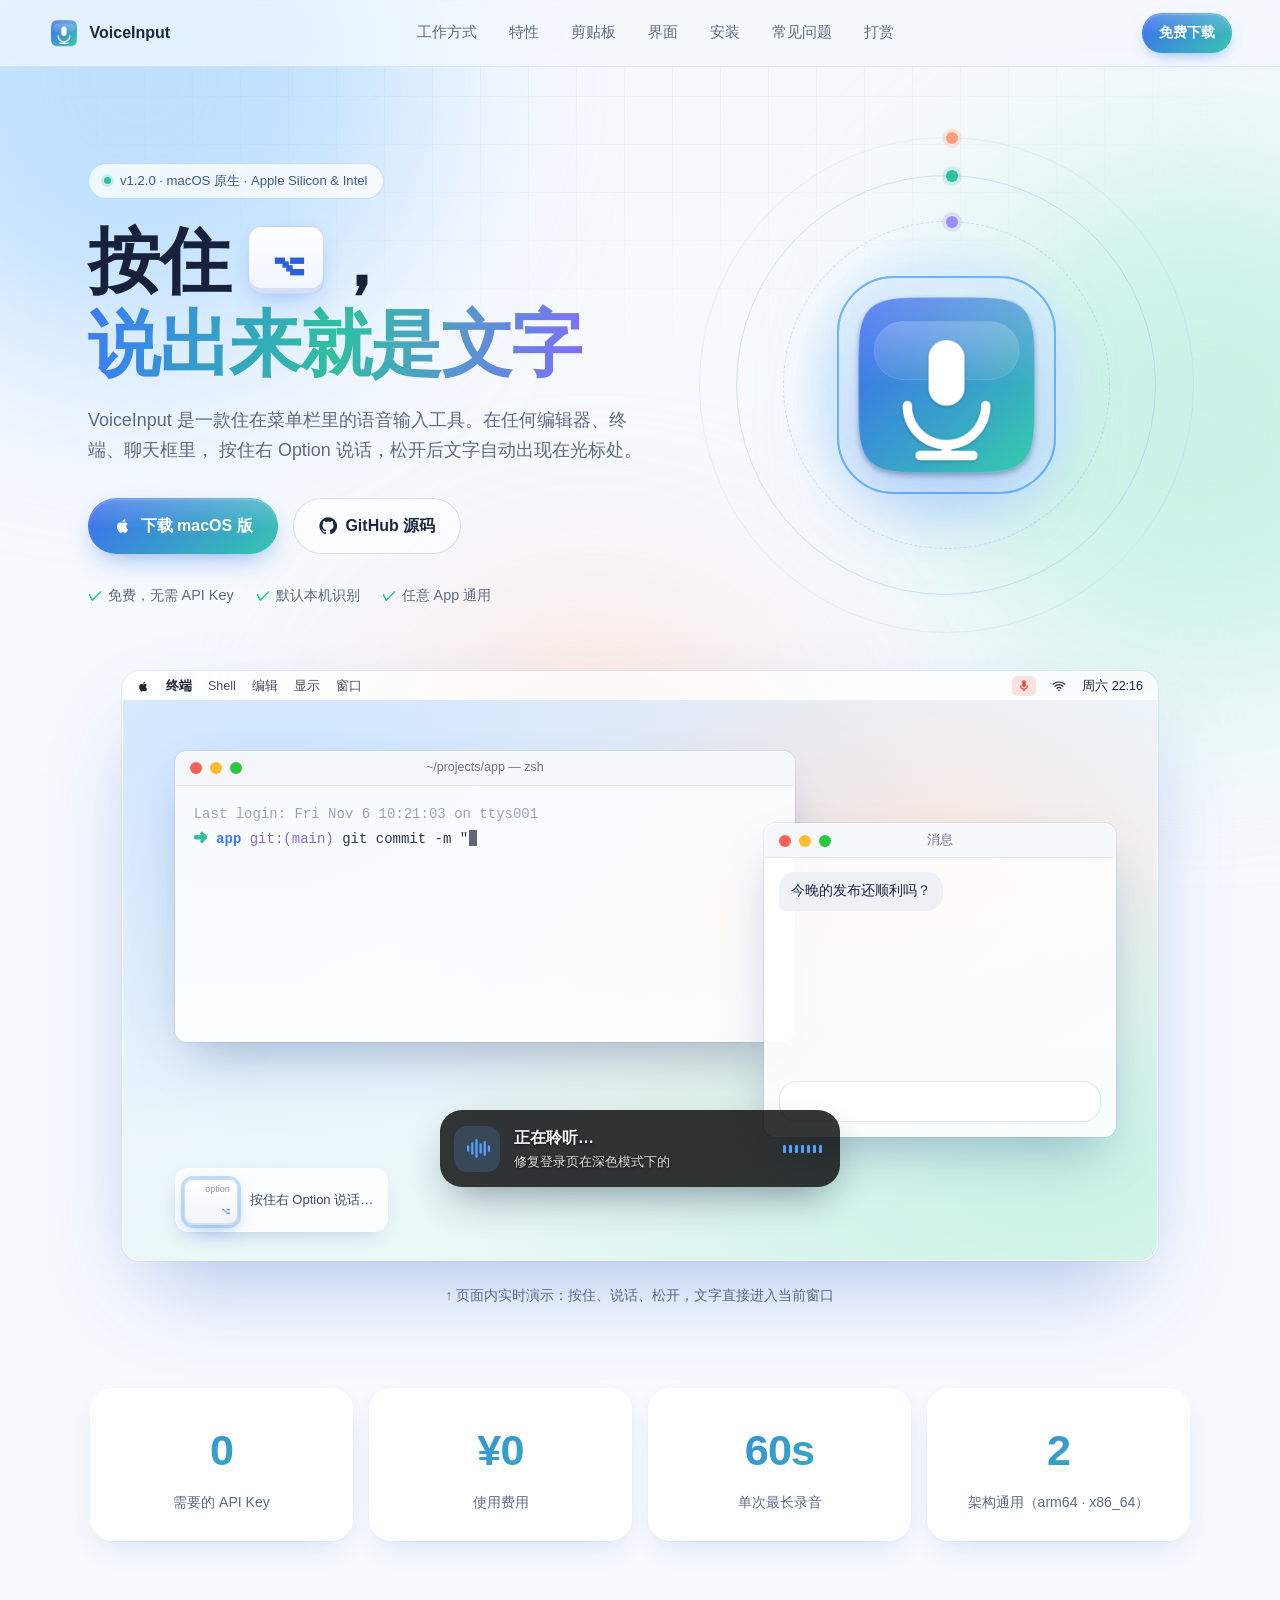
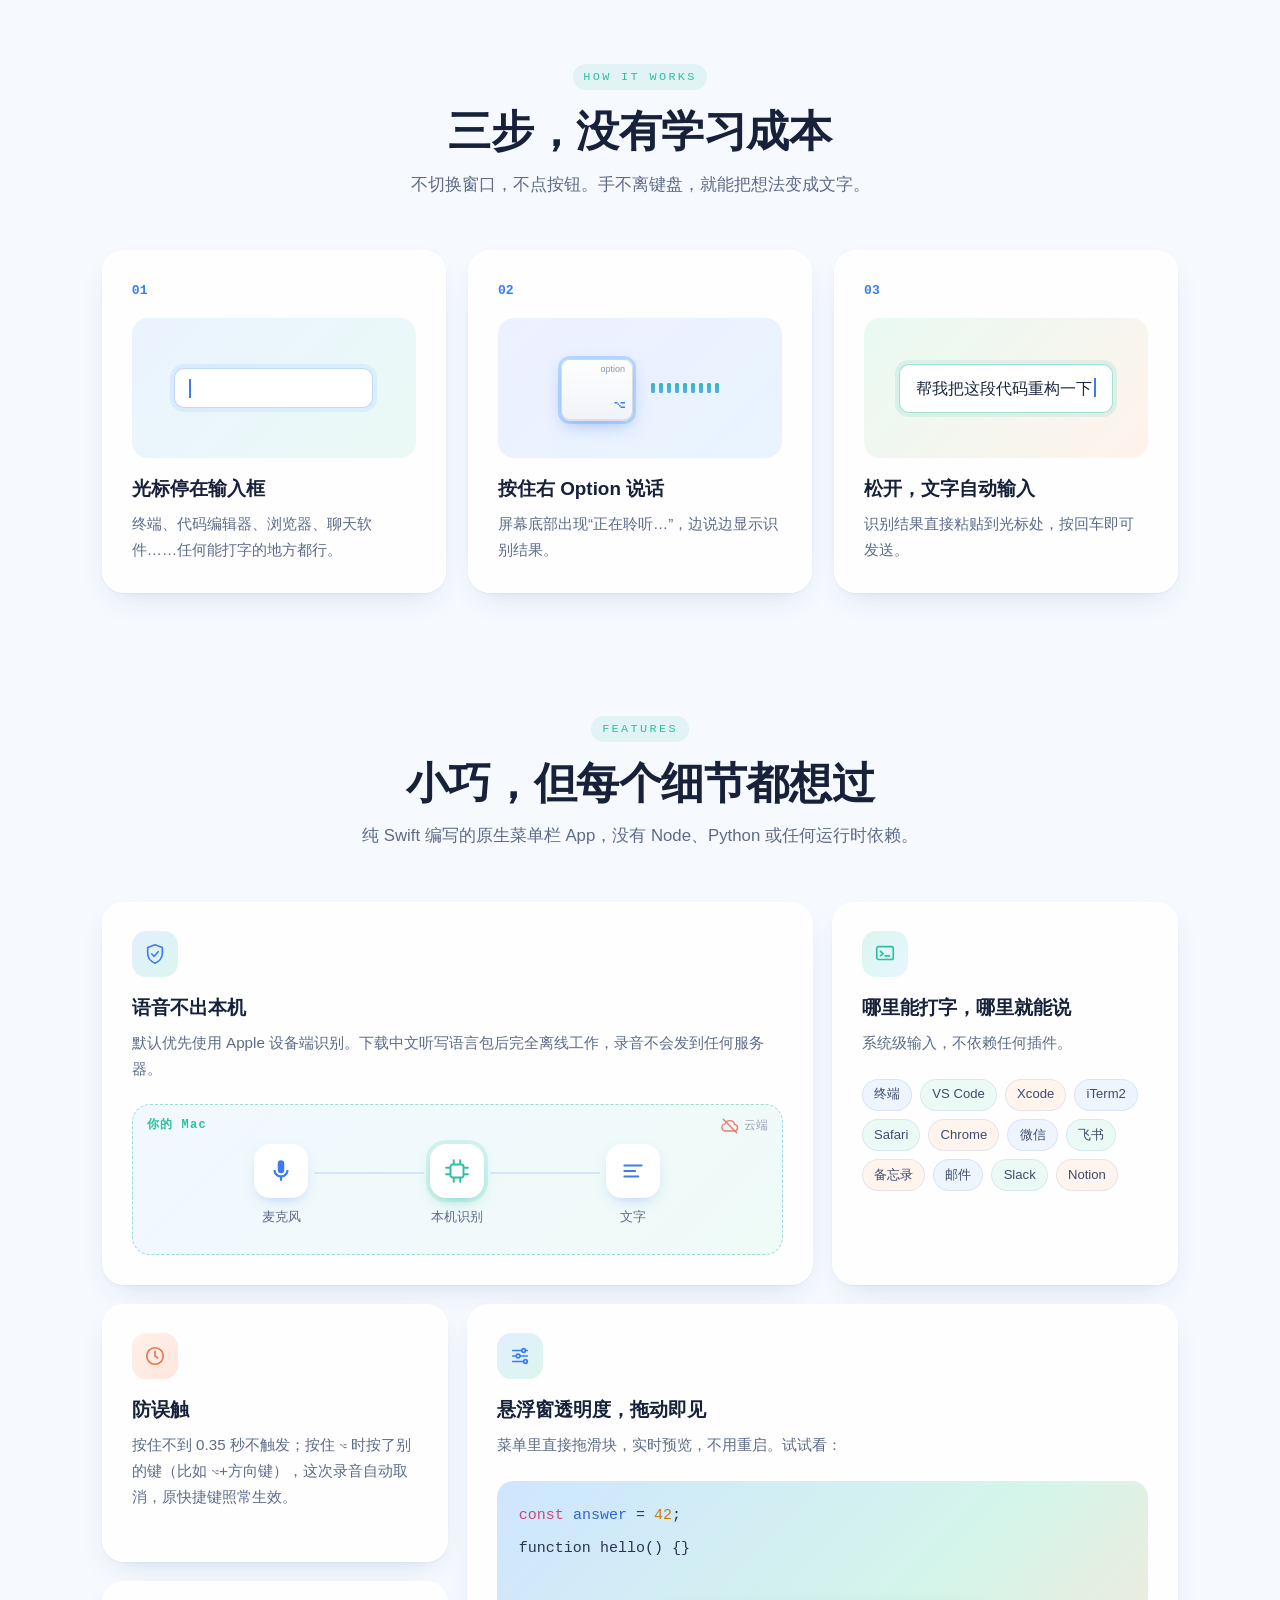
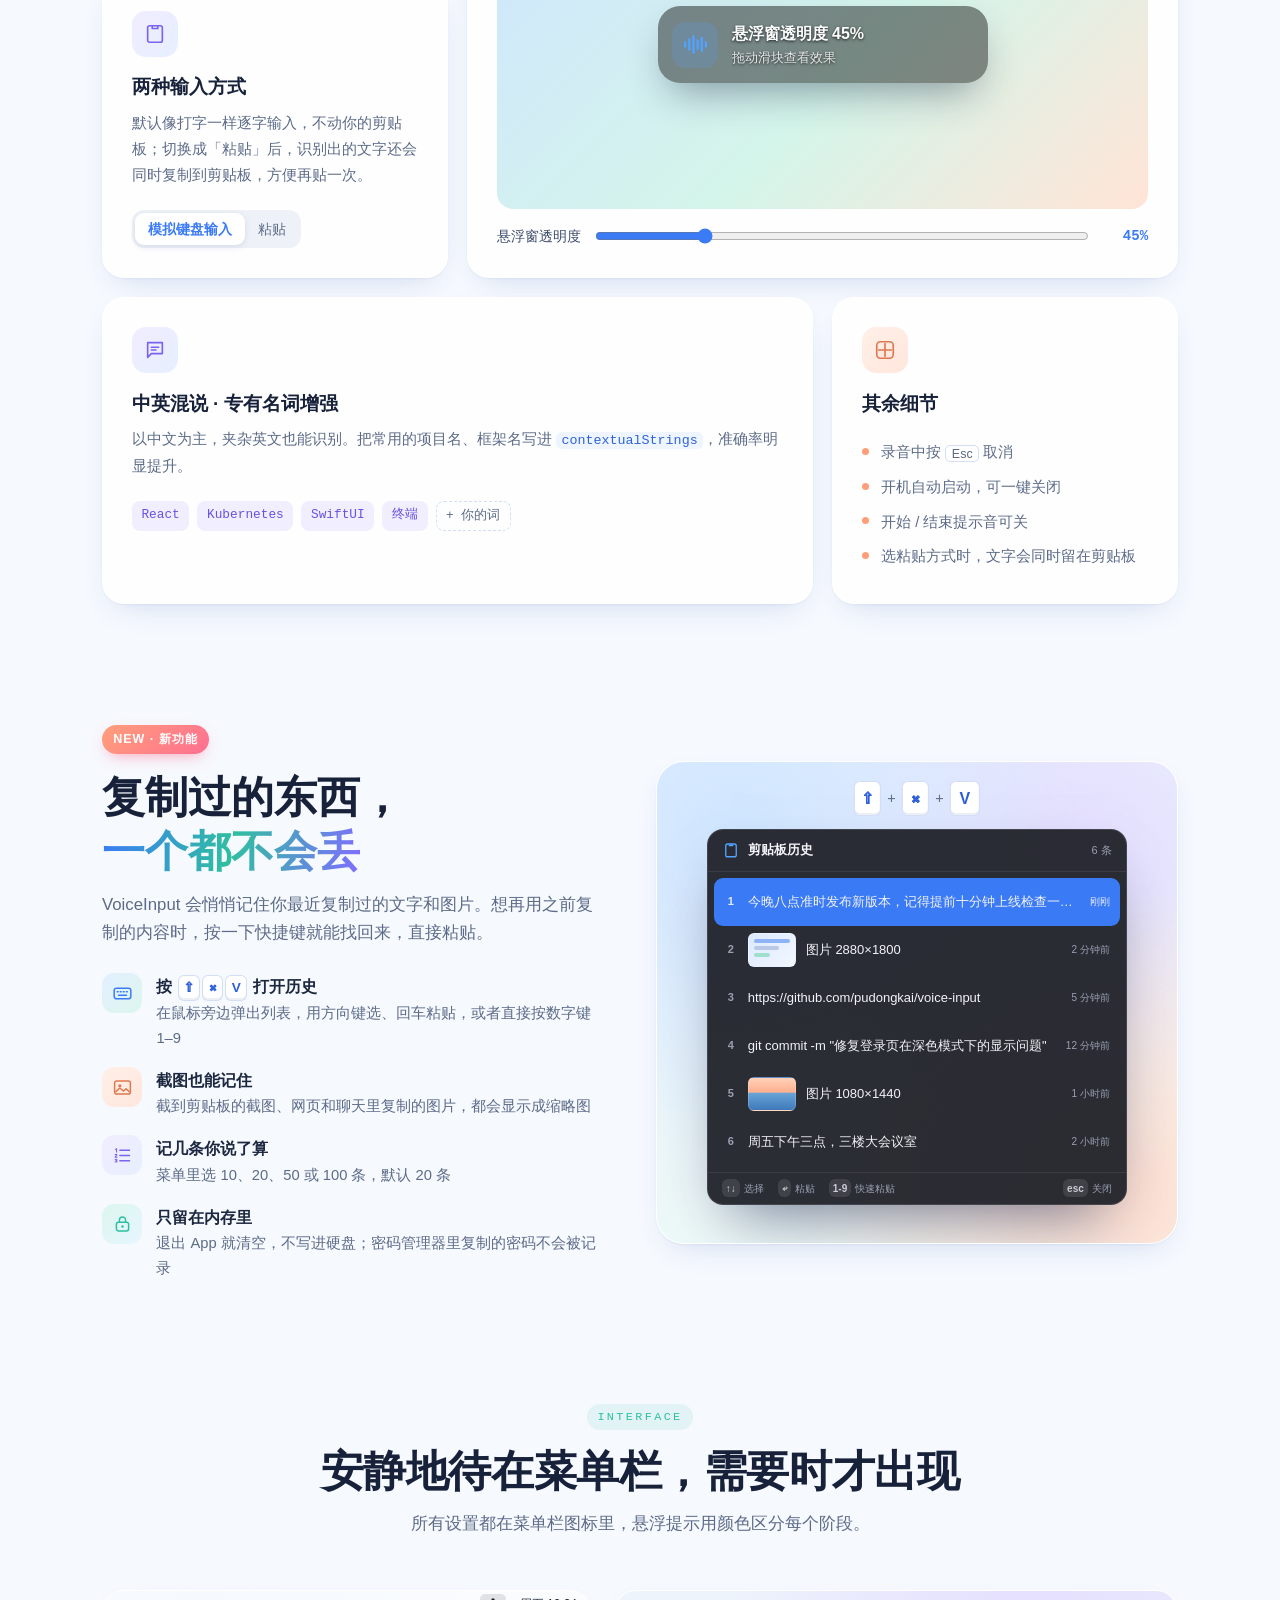
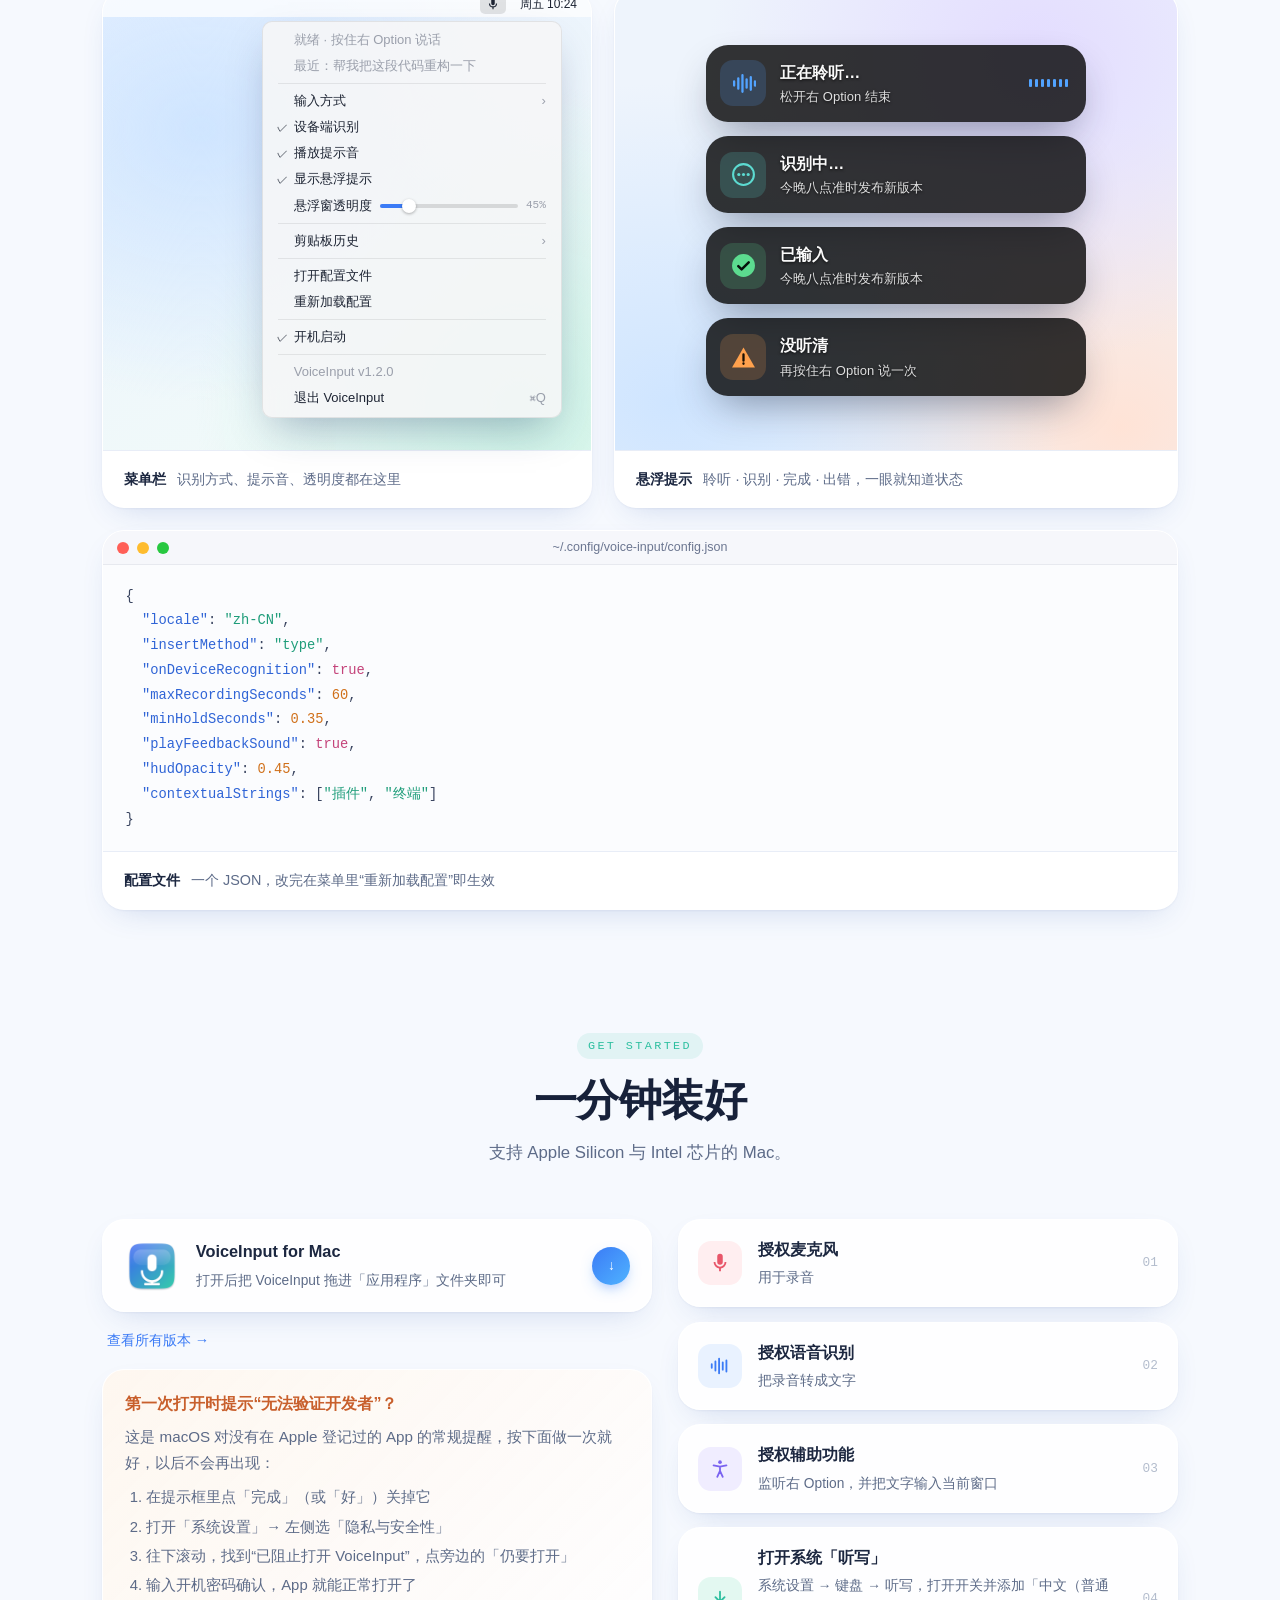
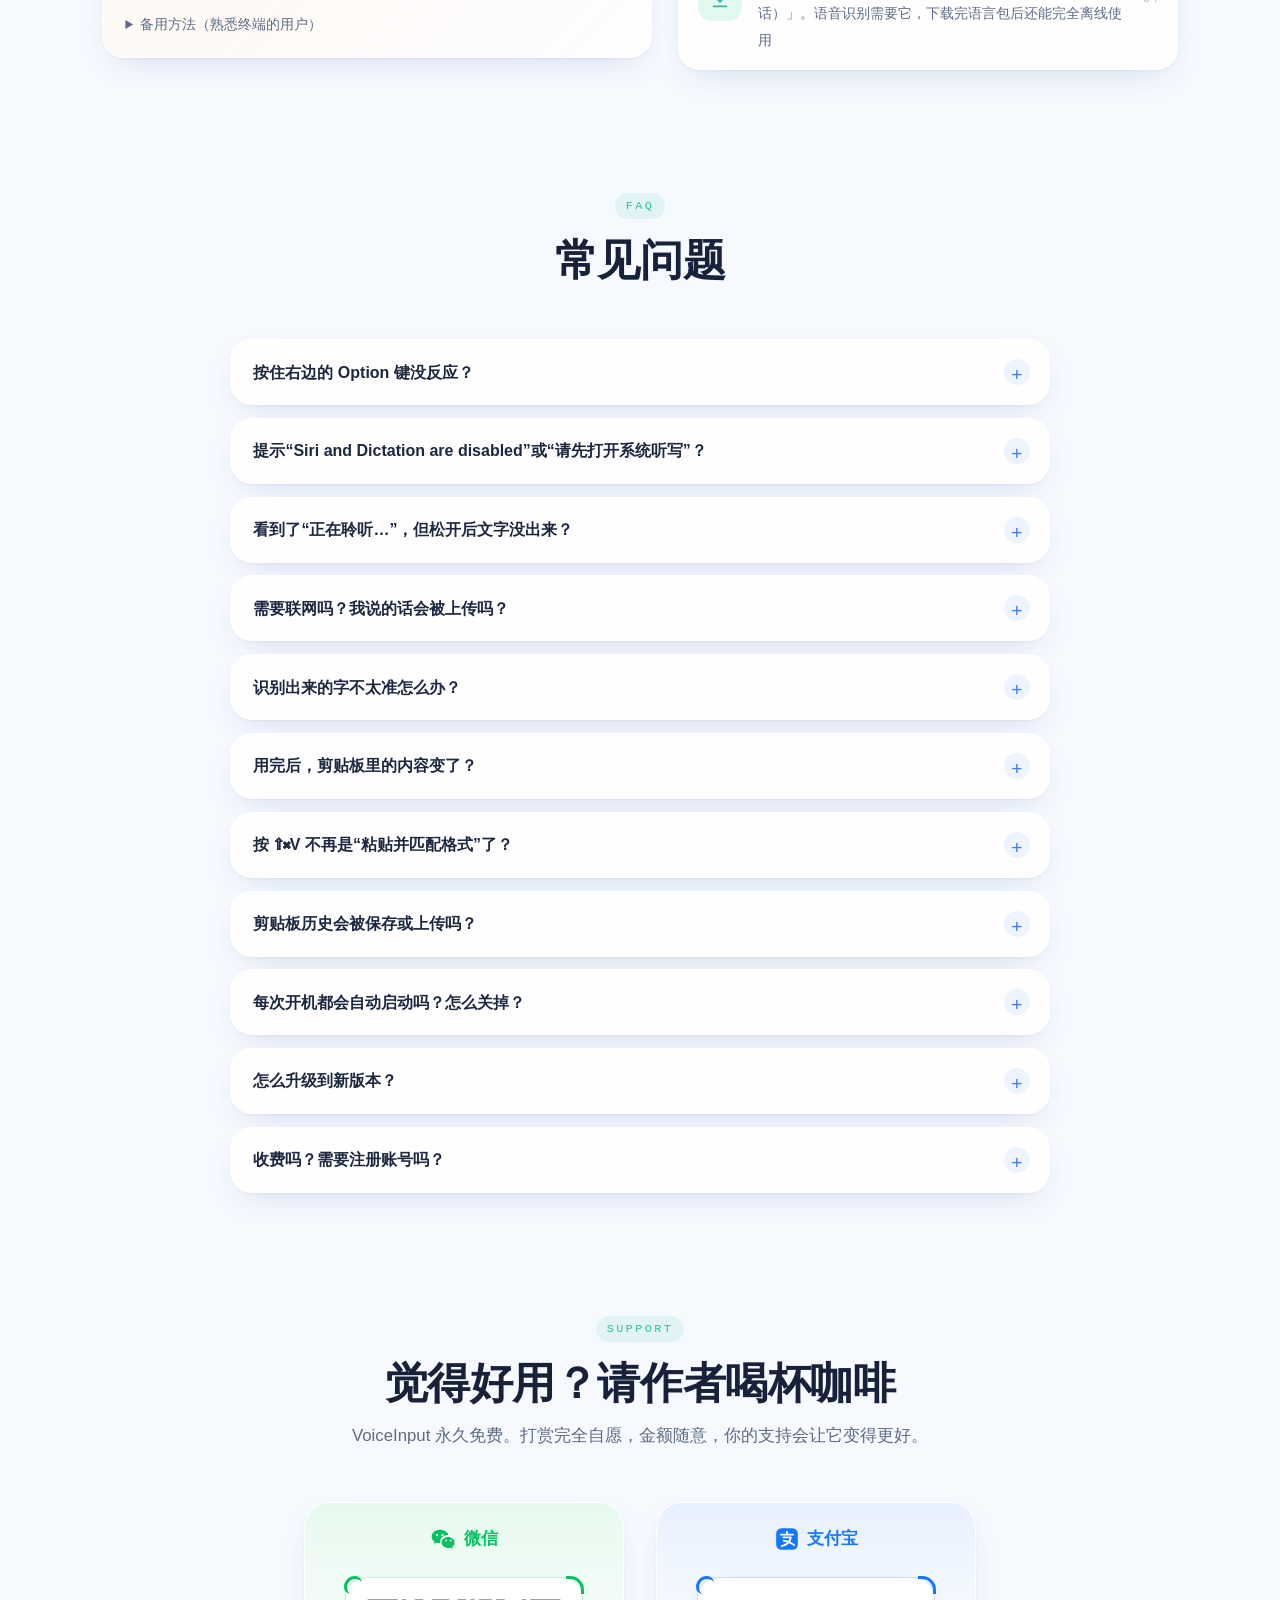
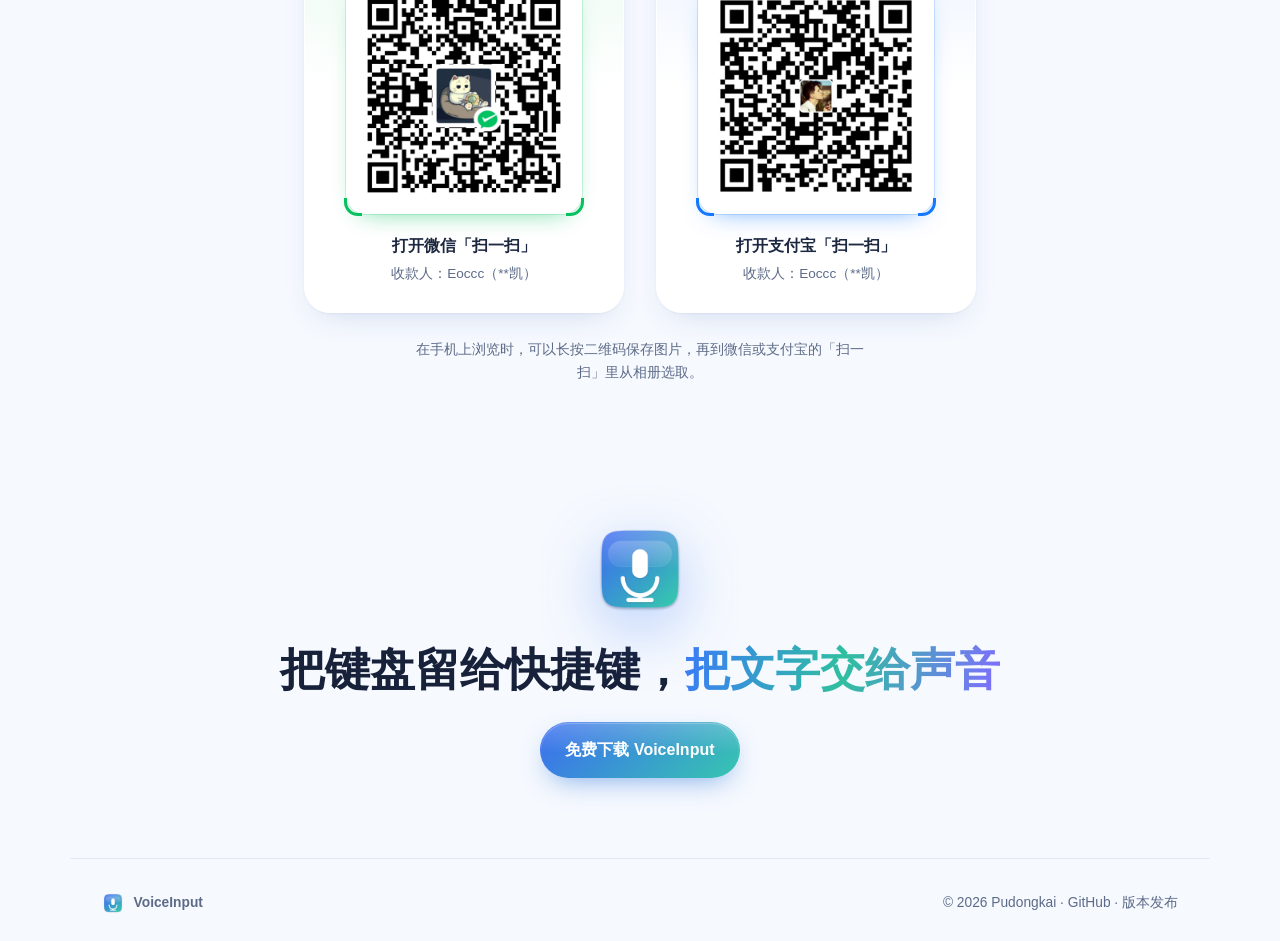
==== site/index.html @ 618c41ad "Add in-app updates, refresh the icon and restyle site buttons for v1.2.0 Updates: - Check GitHub Rel" ====
<!DOCTYPE html>
<html lang="zh-CN">
<head>
  <meta charset="UTF-8" />
  <meta name="viewport" content="width=device-width, initial-scale=1.0" />
  <title>VoiceInput — 按住 ⌥，说出来就是文字</title>
  <meta name="description" content="VoiceInput 是一款原生 macOS 菜单栏语音输入工具。按住右 Option 说话，松开即输入到任意编辑器、终端和聊天框。免费、无需 API Key，默认本机识别，还能记住剪贴板历史。" />
  <meta property="og:title" content="VoiceInput — 按住 ⌥，说出来就是文字" />
  <meta property="og:description" content="原生 macOS 语音输入。免费、无需 API Key，语音不出本机。" />
  <meta property="og:image" content="assets/icon.png" />
  <meta name="theme-color" content="#f6f9fe" />
  <link rel="icon" type="image/png" href="assets/favicon.png?v=2" />
  <link rel="apple-touch-icon" href="assets/icon.png" />
  <link rel="stylesheet" href="style.css" />
</head>

<body>
  <div class="bg-grid" aria-hidden="true"></div>
  <div class="bg-glows" aria-hidden="true">
    <div class="bg-glow glow-a"></div>
    <div class="bg-glow glow-b"></div>
  </div>

  <!-- 导航 -->
  <nav class="nav">
    <a class="brand" href="#top">
      <img src="assets/icon.png" alt="" width="32" height="32" />
      <span>VoiceInput</span>
    </a>
    <div class="nav-links">
      <a href="#how">工作方式</a>
      <a href="#features">特性</a>
      <a href="#clipboard">剪贴板</a>
      <a href="#gallery">界面</a>
      <a href="#install">安装</a>
      <a href="#faq">常见问题</a>
      <a href="#donate">打赏</a>
    </div>
    <a class="btn btn-sm btn-primary btn-glow" href="#download">免费下载</a>
  </nav>

  <!-- 首屏 -->
  <header class="hero" id="top" data-anim>
    <div class="hero-copy">
      <div class="pill reveal">
        <span class="pill-dot"></span>
        v1.2.0 · macOS 原生 · Apple Silicon &amp; Intel
      </div>
      <h1 class="reveal">
        按住 <kbd class="kbd-hero">⌥</kbd>，<br />
        <span class="gradient-text">说出来就是文字</span>
      </h1>
      <p class="lead reveal">
        VoiceInput 是一款住在菜单栏里的语音输入工具。在任何编辑器、终端、聊天框里，
        按住右 Option 说话，松开后文字自动出现在光标处。
      </p>
      <div class="hero-cta reveal">
        <a class="btn btn-primary btn-glow" href="https://github.com/pudongkai/voice-input/releases/download/latest/VoiceInput.dmg">
          <svg viewBox="0 0 24 24" width="18" height="18" aria-hidden="true"><path fill="currentColor" d="M16.37 12.6c-.02-2.3 1.88-3.4 1.96-3.46-1.07-1.56-2.73-1.77-3.32-1.8-1.41-.14-2.76.83-3.48.83-.72 0-1.82-.81-3-.79-1.54.02-2.96.9-3.76 2.27-1.6 2.78-.41 6.9 1.15 9.16.76 1.1 1.67 2.34 2.86 2.3 1.15-.05 1.58-.74 2.97-.74 1.38 0 1.77.74 2.98.72 1.23-.02 2.01-1.12 2.76-2.23.87-1.28 1.23-2.52 1.25-2.58-.03-.01-2.4-.92-2.42-3.66zM14.1 5.86c.63-.77 1.06-1.83.94-2.89-.91.04-2.01.61-2.67 1.37-.58.67-1.1 1.76-.96 2.8 1.02.08 2.06-.52 2.69-1.28z"/></svg>
          下载 macOS 版
        </a>
        <a class="btn btn-ghost" href="https://github.com/pudongkai/voice-input" target="_blank" rel="noopener">
          <svg viewBox="0 0 24 24" width="18" height="18" aria-hidden="true"><path fill="currentColor" d="M12 .5a11.5 11.5 0 0 0-3.64 22.41c.58.1.79-.25.79-.56v-2c-3.2.7-3.88-1.37-3.88-1.37-.52-1.33-1.28-1.69-1.28-1.69-1.05-.72.08-.7.08-.7 1.16.08 1.77 1.19 1.77 1.19 1.03 1.77 2.7 1.26 3.36.96.1-.75.4-1.26.73-1.55-2.55-.29-5.24-1.28-5.24-5.69 0-1.26.45-2.29 1.19-3.09-.12-.29-.52-1.46.11-3.05 0 0 .97-.31 3.17 1.18a11 11 0 0 1 5.77 0c2.2-1.49 3.17-1.18 3.17-1.18.63 1.59.23 2.76.11 3.05.74.8 1.19 1.83 1.19 3.09 0 4.42-2.69 5.39-5.25 5.68.41.36.78 1.06.78 2.14v3.17c0 .31.21.67.8.56A11.5 11.5 0 0 0 12 .5z"/></svg>
          GitHub 源码
        </a>
      </div>
      <ul class="hero-meta reveal">
        <li><span class="check">✓</span>免费，无需 API Key</li>
        <li><span class="check">✓</span>默认本机识别</li>
        <li><span class="check">✓</span>任意 App 通用</li>
      </ul>
    </div>

    <div class="hero-visual reveal">
      <div class="icon-orbit">
        <div class="orbit-ring r1"></div>
        <div class="orbit-ring r2"></div>
        <div class="orbit-ring r3"></div>
        <img class="hero-icon" src="assets/icon.png" alt="VoiceInput 图标" width="220" height="220" />
        <div class="sound-ripple"></div>
        <div class="sound-ripple d2"></div>
        <div class="sound-ripple d3"></div>
      </div>
    </div>
  </header>

  <!-- 动态演示：Mac 桌面 -->
  <section class="demo-section" data-anim>
    <div class="mac reveal" id="demo">
      <div class="mac-menubar">
        <div class="mb-left">
          <svg viewBox="0 0 24 24" width="13" height="13" aria-hidden="true"><path fill="currentColor" d="M16.37 12.6c-.02-2.3 1.88-3.4 1.96-3.46-1.07-1.56-2.73-1.77-3.32-1.8-1.41-.14-2.76.83-3.48.83-.72 0-1.82-.81-3-.79-1.54.02-2.96.9-3.76 2.27-1.6 2.78-.41 6.9 1.15 9.16.76 1.1 1.67 2.34 2.86 2.3 1.15-.05 1.58-.74 2.97-.74 1.38 0 1.77.74 2.98.72 1.23-.02 2.01-1.12 2.76-2.23.87-1.28 1.23-2.52 1.25-2.58-.03-.01-2.4-.92-2.42-3.66zM14.1 5.86c.63-.77 1.06-1.83.94-2.89-.91.04-2.01.61-2.67 1.37-.58.67-1.1 1.76-.96 2.8 1.02.08 2.06-.52 2.69-1.28z"/></svg>
          <b>终端</b><span>Shell</span><span>编辑</span><span>显示</span><span>窗口</span>
        </div>
        <div class="mb-right">
          <span class="mb-mic" id="mbMic" title="VoiceInput">
            <svg viewBox="0 0 24 24" width="14" height="14" aria-hidden="true"><path fill="currentColor" d="M12 14a3 3 0 0 0 3-3V5a3 3 0 0 0-6 0v6a3 3 0 0 0 3 3zm5-3a5 5 0 0 1-10 0H5a7 7 0 0 0 6 6.92V21h2v-3.08A7 7 0 0 0 19 11h-2z"/></svg>
          </span>
          <svg viewBox="0 0 24 24" width="14" height="14" aria-hidden="true"><path d="M2 9a15 15 0 0 1 20 0M5 12.5a10 10 0 0 1 14 0M8.5 16a5 5 0 0 1 7 0" stroke="currentColor" stroke-width="2" fill="none" stroke-linecap="round"/><circle cx="12" cy="19.5" r="1.4" fill="currentColor"/></svg><span class="mb-time" id="mbTime">周五 10:24</span>
        </div>
      </div>
      <div class="mac-desktop">
        <div class="window term">
          <div class="win-bar">
            <i class="tl r"></i><i class="tl y"></i><i class="tl g"></i>
            <span class="win-title">~/projects/app — zsh</span>
          </div>
          <div class="term-body">
            <div class="term-line dim">Last login: Fri Nov  6 10:21:03 on ttys001</div>
            <div class="term-line"><span class="ps">➜</span> <span class="cwd">app</span> <span class="git">git:(main)</span> git commit -m "<span id="typed1"></span><span class="caret" id="caret1"></span></div>
          </div>
        </div>

        <div class="window chat">
          <div class="win-bar">
            <i class="tl r"></i><i class="tl y"></i><i class="tl g"></i>
            <span class="win-title">消息</span>
          </div>
          <div class="chat-body">
            <div class="bubble in">今晚的发布还顺利吗？</div>
            <div class="bubble out" id="bubbleOut" hidden></div>
            <div class="chat-input"><span id="typed2"></span><span class="caret" id="caret2"></span></div>
          </div>
        </div>

        <!-- 悬浮窗（与 App 内 HUD 样式一致） -->
        <div class="hud" id="hud" data-state="hidden">
          <div class="hud-badge">
            <svg class="ico ico-wave" viewBox="0 0 24 24" aria-hidden="true"><path d="M3 10v4M7 7v10M11 4v16M15 8v8M19 6v12M23 10v4" stroke="currentColor" stroke-width="2.2" stroke-linecap="round" fill="none"/></svg>
            <svg class="ico ico-dots" viewBox="0 0 24 24" aria-hidden="true"><circle cx="12" cy="12" r="10" stroke="currentColor" stroke-width="2" fill="none"/><circle cx="7.5" cy="12" r="1.5" fill="currentColor"/><circle cx="12" cy="12" r="1.5" fill="currentColor"/><circle cx="16.5" cy="12" r="1.5" fill="currentColor"/></svg>
            <svg class="ico ico-check" viewBox="0 0 24 24" aria-hidden="true"><circle cx="12" cy="12" r="11" fill="currentColor"/><path d="M7 12.5l3.2 3.2L17 9" stroke="#06110b" stroke-width="2.4" fill="none" stroke-linecap="round" stroke-linejoin="round"/></svg>
          </div>
          <div class="hud-text">
            <div class="hud-title" id="hudTitle">正在聆听…</div>
            <div class="hud-body" id="hudBody">松开右 Option 结束</div>
          </div>
          <div class="hud-bars" aria-hidden="true"><i></i><i></i><i></i><i></i><i></i><i></i><i></i></div>
        </div>

        <!-- 键盘提示 -->
        <div class="key-hint" id="keyHint">
          <kbd class="key-opt" id="keyOpt"><small>option</small>⌥</kbd>
          <span id="keyHintText">按住右 Option 说话</span>
        </div>
      </div>
    </div>
    <p class="demo-caption">↑ 页面内实时演示：按住、说话、松开，文字直接进入当前窗口</p>
  </section>

  <!-- 数据条 -->
  <section class="stats">
    <div class="stat reveal"><b data-count="0">0</b><span>需要的 API Key</span></div>
    <div class="stat reveal"><b>¥<span data-count="0">0</span></b><span>使用费用</span></div>
    <div class="stat reveal"><b><span data-count="60">0</span>s</b><span>单次最长录音</span></div>
    <div class="stat reveal"><b><span data-count="2">0</span></b><span>架构通用（arm64 · x86_64）</span></div>
  </section>

  <!-- 工作方式 -->
  <section class="section" id="how" data-anim>
    <div class="section-head reveal">
      <span class="eyebrow">HOW IT WORKS</span>
      <h2>三步，没有学习成本</h2>
      <p>不切换窗口，不点按钮。手不离键盘，就能把想法变成文字。</p>
    </div>
    <div class="steps">
      <div class="step card reveal">
        <div class="step-num">01</div>
        <div class="step-visual"><div class="cursor-box"><span class="blink-caret"></span></div></div>
        <h3>光标停在输入框</h3>
        <p>终端、代码编辑器、浏览器、聊天软件……任何能打字的地方都行。</p>
      </div>
      <div class="step card reveal">
        <div class="step-num">02</div>
        <div class="step-visual"><kbd class="key-big pressing"><small>option</small>⌥</kbd><div class="mini-wave"><i></i><i></i><i></i><i></i><i></i><i></i><i></i><i></i><i></i></div></div>
        <h3>按住右 Option 说话</h3>
        <p>屏幕底部出现“正在聆听…”，边说边显示识别结果。</p>
      </div>
      <div class="step card reveal">
        <div class="step-num">03</div>
        <div class="step-visual"><div class="out-text">帮我把这段代码重构一下<span class="blink-caret"></span></div></div>
        <h3>松开，文字自动输入</h3>
        <p>识别结果直接粘贴到光标处，按回车即可发送。</p>
      </div>
    </div>
  </section>

  <!-- 特性 Bento -->
  <section class="section" id="features" data-anim>
    <div class="section-head reveal">
      <span class="eyebrow">FEATURES</span>
      <h2>小巧，但每个细节都想过</h2>
      <p>纯 Swift 编写的原生菜单栏 App，没有 Node、Python 或任何运行时依赖。</p>
    </div>

    <div class="bento">
      <article class="card bento-a reveal">
        <div class="feat-icon">
          <svg viewBox="0 0 24 24" aria-hidden="true"><path d="M12 2l8 3v6c0 5-3.4 9.4-8 11-4.6-1.6-8-6-8-11V5l8-3z" fill="none" stroke="currentColor" stroke-width="1.8" stroke-linejoin="round"/><path d="M8.5 12l2.5 2.5 4.5-5" fill="none" stroke="currentColor" stroke-width="1.8" stroke-linecap="round" stroke-linejoin="round"/></svg>
        </div>
        <h3>语音不出本机</h3>
        <p>默认优先使用 Apple 设备端识别。下载中文听写语言包后完全离线工作，录音不会发到任何服务器。</p>
        <div class="privacy-viz">
          <div class="pv-node">
            <svg viewBox="0 0 24 24" aria-hidden="true"><path fill="currentColor" d="M12 14a3 3 0 0 0 3-3V5a3 3 0 0 0-6 0v6a3 3 0 0 0 3 3zm5-3a5 5 0 0 1-10 0H5a7 7 0 0 0 6 6.92V21h2v-3.08A7 7 0 0 0 19 11h-2z"/></svg>
            <span>麦克风</span>
          </div>
          <div class="pv-line"><i></i></div>
          <div class="pv-node chip">
            <svg viewBox="0 0 24 24" aria-hidden="true"><rect x="6" y="6" width="12" height="12" rx="2" fill="none" stroke="currentColor" stroke-width="1.8"/><path d="M9 2v3M15 2v3M9 19v3M15 19v3M2 9h3M2 15h3M19 9h3M19 15h3" stroke="currentColor" stroke-width="1.8" stroke-linecap="round"/></svg>
            <span>本机识别</span>
          </div>
          <div class="pv-line"><i></i></div>
          <div class="pv-node">
            <svg viewBox="0 0 24 24" aria-hidden="true"><path d="M4 7h16M4 12h10M4 17h13" stroke="currentColor" stroke-width="1.8" stroke-linecap="round"/></svg>
            <span>文字</span>
          </div>
          <div class="pv-cloud">
            <svg viewBox="0 0 24 24" aria-hidden="true"><path d="M7 18h10a4 4 0 0 0 .5-7.97A6 6 0 0 0 6 9.5 4.25 4.25 0 0 0 7 18z" fill="none" stroke="currentColor" stroke-width="1.6"/><path d="M4 4l16 16" stroke="currentColor" stroke-width="1.8" stroke-linecap="round"/></svg>
            云端
          </div>
        </div>
      </article>

      <article class="card bento-b reveal">
        <div class="feat-icon">
          <svg viewBox="0 0 24 24" aria-hidden="true"><rect x="3" y="4" width="18" height="14" rx="2" fill="none" stroke="currentColor" stroke-width="1.8"/><path d="M7 9l3 2.5L7 14M12 14h5" fill="none" stroke="currentColor" stroke-width="1.8" stroke-linecap="round" stroke-linejoin="round"/></svg>
        </div>
        <h3>哪里能打字，哪里就能说</h3>
        <p>系统级输入，不依赖任何插件。</p>
        <div class="app-cloud">
          <span>终端</span><span>VS Code</span><span>Xcode</span><span>iTerm2</span><span>Safari</span>
          <span>Chrome</span><span>微信</span><span>飞书</span><span>备忘录</span><span>邮件</span><span>Slack</span><span>Notion</span>
        </div>
      </article>

      <article class="card bento-c reveal">
        <div class="feat-icon">
          <svg viewBox="0 0 24 24" aria-hidden="true"><circle cx="12" cy="12" r="9" fill="none" stroke="currentColor" stroke-width="1.8"/><path d="M12 7v5l3 2" fill="none" stroke="currentColor" stroke-width="1.8" stroke-linecap="round"/></svg>
        </div>
        <h3>防误触</h3>
        <p>按住不到 0.35 秒不触发；按住 ⌥ 时按了别的键（比如 ⌥+方向键），这次录音自动取消，原快捷键照常生效。</p>
      </article>

      <article class="card bento-d reveal">
        <div class="feat-icon">
          <svg viewBox="0 0 24 24" aria-hidden="true"><rect x="4" y="3" width="16" height="18" rx="2" fill="none" stroke="currentColor" stroke-width="1.8"/><path d="M9 3v3h6V3" fill="none" stroke="currentColor" stroke-width="1.8"/></svg>
        </div>
        <h3>两种输入方式</h3>
        <p>默认像打字一样逐字输入，不动你的剪贴板；切换成「粘贴」后，识别出的文字还会同时复制到剪贴板，方便再贴一次。</p>
        <div class="seg"><span class="on">模拟键盘输入</span><span>粘贴</span></div>
      </article>

      <article class="card bento-e reveal">
        <div class="feat-icon">
          <svg viewBox="0 0 24 24" aria-hidden="true"><path d="M4 6h10M18 6h2M4 12h4M12 12h8M4 18h12M20 18h0" stroke="currentColor" stroke-width="1.8" stroke-linecap="round"/><circle cx="16" cy="6" r="2" fill="none" stroke="currentColor" stroke-width="1.8"/><circle cx="10" cy="12" r="2" fill="none" stroke="currentColor" stroke-width="1.8"/><circle cx="18" cy="18" r="2" fill="none" stroke="currentColor" stroke-width="1.8"/></svg>
        </div>
        <h3>悬浮窗透明度，拖动即见</h3>
        <p>菜单里直接拖滑块，实时预览，不用重启。试试看：</p>
        <div class="opacity-demo">
          <div class="od-stage">
            <div class="od-bg"><span>const</span> <span>answer</span> = <span>42</span>;<br /><span>function</span> hello() {}</div>
            <div class="hud hud-static" id="odHud" data-state="listening">
              <div class="hud-badge">
                <svg class="ico ico-wave" viewBox="0 0 24 24" aria-hidden="true"><path d="M3 10v4M7 7v10M11 4v16M15 8v8M19 6v12M23 10v4" stroke="currentColor" stroke-width="2.2" stroke-linecap="round" fill="none"/></svg>
              </div>
              <div class="hud-text">
                <div class="hud-title" id="odTitle">悬浮窗透明度 45%</div>
                <div class="hud-body">拖动滑块查看效果</div>
              </div>
            </div>
          </div>
          <label class="od-row">
            <span>悬浮窗透明度</span>
            <input type="range" id="odRange" min="30" max="100" value="45" />
            <output id="odOut">45%</output>
          </label>
        </div>
      </article>

      <article class="card bento-f reveal">
        <div class="feat-icon">
          <svg viewBox="0 0 24 24" aria-hidden="true"><path d="M4 4h16v12H8l-4 4V4z" fill="none" stroke="currentColor" stroke-width="1.8" stroke-linejoin="round"/><path d="M8 9h8M8 12h5" stroke="currentColor" stroke-width="1.8" stroke-linecap="round"/></svg>
        </div>
        <h3>中英混说 · 专有名词增强</h3>
        <p>以中文为主，夹杂英文也能识别。把常用的项目名、框架名写进 <code>contextualStrings</code>，准确率明显提升。</p>
        <div class="tags"><span>React</span><span>Kubernetes</span><span>SwiftUI</span><span>终端</span><span>+ 你的词</span></div>
      </article>

      <article class="card bento-g reveal">
        <div class="feat-icon">
          <svg viewBox="0 0 24 24" aria-hidden="true"><path d="M5 12h14M12 5v14" stroke="currentColor" stroke-width="1.8" stroke-linecap="round"/><rect x="3" y="3" width="18" height="18" rx="4" fill="none" stroke="currentColor" stroke-width="1.8"/></svg>
        </div>
        <h3>其余细节</h3>
        <ul class="mini-list">
          <li>录音中按 <kbd>Esc</kbd> 取消</li>
          <li>开机自动启动，可一键关闭</li>
          <li>开始 / 结束提示音可关</li>
          <li>选粘贴方式时，文字会同时留在剪贴板</li>
        </ul>
      </article>
    </div>
  </section>

  <!-- 剪贴板历史 -->
  <section class="section" id="clipboard" data-anim>
    <div class="clip">
      <div class="clip-copy reveal">
        <span class="new-pill">NEW · 新功能</span>
        <h2>复制过的东西，<br /><span class="gradient-text">一个都不会丢</span></h2>
        <p>VoiceInput 会悄悄记住你最近复制过的文字和图片。想再用之前复制的内容时，按一下快捷键就能找回来，直接粘贴。</p>
        <ul class="clip-points">
          <li><span class="cp-ico"><svg viewBox="0 0 24 24"><rect x="2.5" y="6" width="19" height="12" rx="2.5" fill="none" stroke="currentColor" stroke-width="1.7"/><path d="M6 10h1M9.5 10h1M13 10h1M16.5 10h1M7.5 14h9" stroke="currentColor" stroke-width="1.7" stroke-linecap="round"/></svg></span><div><b>按 <kbd>⇧</kbd><kbd>⌘</kbd><kbd>V</kbd> 打开历史</b>在鼠标旁边弹出列表，用方向键选、回车粘贴，或者直接按数字键 1–9</div></li>
          <li><span class="cp-ico"><svg viewBox="0 0 24 24"><rect x="3" y="4.5" width="18" height="15" rx="2.5" fill="none" stroke="currentColor" stroke-width="1.7"/><circle cx="9" cy="10" r="1.8" fill="currentColor"/><path d="M4 17l5-4.5 4 3.5 3-2.5 4 3.5" fill="none" stroke="currentColor" stroke-width="1.7" stroke-linejoin="round"/></svg></span><div><b>截图也能记住</b>截到剪贴板的截图、网页和聊天里复制的图片，都会显示成缩略图</div></li>
          <li><span class="cp-ico"><svg viewBox="0 0 24 24"><path d="M9 6h11M9 12h11M9 18h11" stroke="currentColor" stroke-width="1.7" stroke-linecap="round"/><path d="M4 5l1.2-.8V8M3.6 11.2c.4-.6 1.8-.7 2 .1.2.8-2 1.9-2 2.7h2.2M3.6 16.6c.5-.5 2-.5 2 .4 0 .7-1.2.8-1.2.8s1.4.1 1.3.9c-.1 1-1.7.9-2.1.4" fill="none" stroke="currentColor" stroke-width="1.2" stroke-linecap="round" stroke-linejoin="round"/></svg></span><div><b>记几条你说了算</b>菜单里选 10、20、50 或 100 条，默认 20 条</div></li>
          <li><span class="cp-ico"><svg viewBox="0 0 24 24"><rect x="5" y="10.5" width="14" height="10" rx="2.5" fill="none" stroke="currentColor" stroke-width="1.7"/><path d="M8.5 10.5V8a3.5 3.5 0 0 1 7 0v2.5" fill="none" stroke="currentColor" stroke-width="1.7"/><circle cx="12" cy="15.5" r="1.4" fill="currentColor"/></svg></span><div><b>只留在内存里</b>退出 App 就清空，不写进硬盘；密码管理器里复制的密码不会被记录</div></li>
        </ul>
      </div>

      <div class="clip-stage reveal" id="clipStage">
        <div class="combo" aria-hidden="true"><kbd>⇧</kbd><span>+</span><kbd>⌘</kbd><span>+</span><kbd>V</kbd></div>
        <div class="clip-panel">
          <div class="cpn-head">
            <svg viewBox="0 0 24 24" aria-hidden="true"><rect x="5" y="4" width="14" height="17" rx="2.5" fill="none" stroke="currentColor" stroke-width="1.8"/><path d="M9 4.5h6v2.5H9z" fill="currentColor"/></svg>
            剪贴板历史<span>6 条</span>
          </div>
          <ol class="cpn-list" id="clipList">
            <li class="on"><i>1</i><p>今晚八点准时发布新版本，记得提前十分钟上线检查一下配置</p><small>刚刚</small></li>
            <li><i>2</i><div class="thumb"><b></b><b></b><b></b></div><p>图片 2880×1800</p><small>2 分钟前</small></li>
            <li><i>3</i><p>https://github.com/pudongkai/voice-input</p><small>5 分钟前</small></li>
            <li><i>4</i><p>git commit -m "修复登录页在深色模式下的显示问题"</p><small>12 分钟前</small></li>
            <li><i>5</i><div class="thumb photo"></div><p>图片 1080×1440</p><small>1 小时前</small></li>
            <li><i>6</i><p>周五下午三点，三楼大会议室</p><small>2 小时前</small></li>
          </ol>
          <div class="cpn-foot"><span><kbd>↑↓</kbd>选择</span><span><kbd>↩</kbd>粘贴</span><span><kbd>1-9</kbd>快速粘贴</span><span class="r"><kbd>esc</kbd>关闭</span></div>
        </div>
      </div>
    </div>
  </section>

  <!-- 界面展示 -->
  <section class="section" id="gallery" data-anim>
    <div class="section-head reveal">
      <span class="eyebrow">INTERFACE</span>
      <h2>安静地待在菜单栏，需要时才出现</h2>
      <p>所有设置都在菜单栏图标里，悬浮提示用颜色区分每个阶段。</p>
    </div>

    <div class="gallery">
      <div class="shot shot-menu reveal">
        <div class="menu-mock">
          <div class="mm-bar">
            <span class="mm-mic"><svg viewBox="0 0 24 24" width="14" height="14" aria-hidden="true"><path fill="currentColor" d="M12 14a3 3 0 0 0 3-3V5a3 3 0 0 0-6 0v6a3 3 0 0 0 3 3zm5-3a5 5 0 0 1-10 0H5a7 7 0 0 0 6 6.92V21h2v-3.08A7 7 0 0 0 19 11h-2z"/></svg></span>
            <span>周五 10:24</span>
          </div>
          <div class="mm-menu">
            <div class="mm-item dis">就绪 · 按住右 Option 说话</div>
            <div class="mm-item dis">最近：帮我把这段代码重构一下</div>
            <hr />
            <div class="mm-item sub">输入方式<span>›</span></div>
            <div class="mm-item"><i>✓</i>设备端识别</div>
            <div class="mm-item"><i>✓</i>播放提示音</div>
            <div class="mm-item"><i>✓</i>显示悬浮提示</div>
            <div class="mm-item slider-row">悬浮窗透明度 <span class="mm-slider"><b></b></span><small>45%</small></div>
            <hr />
            <div class="mm-item sub">剪贴板历史<span>›</span></div>
            <hr />
            <div class="mm-item">打开配置文件</div>
            <div class="mm-item">重新加载配置</div>
            <hr />
            <div class="mm-item"><i>✓</i>开机启动</div>
            <hr />
            <div class="mm-item dis">VoiceInput v1.2.0</div>
            <div class="mm-item">退出 VoiceInput<span class="sc">⌘Q</span></div>
          </div>
        </div>
        <div class="shot-cap"><b>菜单栏</b>识别方式、提示音、透明度都在这里</div>
      </div>

      <div class="shot shot-states reveal">
        <div class="states">
          <div class="hud hud-static" data-state="listening">
            <div class="hud-badge"><svg class="ico ico-wave" viewBox="0 0 24 24" aria-hidden="true"><path d="M3 10v4M7 7v10M11 4v16M15 8v8M19 6v12M23 10v4" stroke="currentColor" stroke-width="2.2" stroke-linecap="round" fill="none"/></svg></div>
            <div class="hud-text"><div class="hud-title">正在聆听…</div><div class="hud-body">松开右 Option 结束</div></div>
            <div class="hud-bars" aria-hidden="true"><i></i><i></i><i></i><i></i><i></i><i></i><i></i></div>
          </div>
          <div class="hud hud-static" data-state="processing">
            <div class="hud-badge"><svg class="ico ico-dots" viewBox="0 0 24 24" aria-hidden="true"><circle cx="12" cy="12" r="10" stroke="currentColor" stroke-width="2" fill="none"/><circle cx="7.5" cy="12" r="1.5" fill="currentColor"/><circle cx="12" cy="12" r="1.5" fill="currentColor"/><circle cx="16.5" cy="12" r="1.5" fill="currentColor"/></svg></div>
            <div class="hud-text"><div class="hud-title">识别中…</div><div class="hud-body">今晚八点准时发布新版本</div></div>
          </div>
          <div class="hud hud-static" data-state="success">
            <div class="hud-badge"><svg class="ico ico-check" viewBox="0 0 24 24" aria-hidden="true"><circle cx="12" cy="12" r="11" fill="currentColor"/><path d="M7 12.5l3.2 3.2L17 9" stroke="#06110b" stroke-width="2.4" fill="none" stroke-linecap="round" stroke-linejoin="round"/></svg></div>
            <div class="hud-text"><div class="hud-title">已输入</div><div class="hud-body">今晚八点准时发布新版本</div></div>
          </div>
          <div class="hud hud-static" data-state="error">
            <div class="hud-badge"><svg class="ico ico-warn" viewBox="0 0 24 24" aria-hidden="true"><path d="M12 2.5L23 21.5H1L12 2.5z" fill="currentColor"/><path d="M12 9v6M12 17.6v.4" stroke="#1a0e02" stroke-width="2.2" stroke-linecap="round"/></svg></div>
            <div class="hud-text"><div class="hud-title">没听清</div><div class="hud-body">再按住右 Option 说一次</div></div>
          </div>
        </div>
        <div class="shot-cap"><b>悬浮提示</b>聆听 · 识别 · 完成 · 出错，一眼就知道状态</div>
      </div>

      <div class="shot shot-config reveal">
        <div class="window code-win">
          <div class="win-bar">
            <i class="tl r"></i><i class="tl y"></i><i class="tl g"></i>
            <span class="win-title">~/.config/voice-input/config.json</span>
          </div>
<pre class="code"><code>{
  <span class="k">"locale"</span>: <span class="s">"zh-CN"</span>,
  <span class="k">"insertMethod"</span>: <span class="s">"type"</span>,
  <span class="k">"onDeviceRecognition"</span>: <span class="b">true</span>,
  <span class="k">"maxRecordingSeconds"</span>: <span class="n">60</span>,
  <span class="k">"minHoldSeconds"</span>: <span class="n">0.35</span>,
  <span class="k">"playFeedbackSound"</span>: <span class="b">true</span>,
  <span class="k">"hudOpacity"</span>: <span class="n">0.45</span>,
  <span class="k">"contextualStrings"</span>: [<span class="s">"插件"</span>, <span class="s">"终端"</span>]
}</code></pre>
        </div>
        <div class="shot-cap"><b>配置文件</b>一个 JSON，改完在菜单里“重新加载配置”即生效</div>
      </div>
    </div>
  </section>

  <!-- 安装 -->
  <section class="section" id="install">
    <div class="section-head reveal">
      <span class="eyebrow">GET STARTED</span>
      <h2>一分钟装好</h2>
      <p>支持 Apple Silicon 与 Intel 芯片的 Mac。</p>
    </div>

    <div class="install">
      <div class="dl-cards">
        <a class="dl card reveal" href="https://github.com/pudongkai/voice-input/releases/download/latest/VoiceInput.dmg">
          <img src="assets/icon.png" alt="" width="56" height="56" />
          <div>
            <b>VoiceInput for Mac</b>
            <span>打开后把 VoiceInput 拖进「应用程序」文件夹即可</span>
          </div>
          <span class="dl-arrow">↓</span>
        </a>
        <a class="all-rel reveal" href="https://github.com/pudongkai/voice-input/releases" target="_blank" rel="noopener">查看所有版本 →</a>

        <div class="card note reveal">
          <h4>第一次打开时提示“无法验证开发者”？</h4>
          <p>这是 macOS 对没有在 Apple 登记过的 App 的常规提醒，按下面做一次就好，以后不会再出现：</p>
          <ol class="note-steps">
            <li>在提示框里点「完成」（或「好」）关掉它</li>
            <li>打开「系统设置」→ 左侧选「隐私与安全性」</li>
            <li>往下滚动，找到“已阻止打开 VoiceInput”，点旁边的「仍要打开」</li>
            <li>输入开机密码确认，App 就能正常打开了</li>
          </ol>
          <details class="adv">
            <summary>备用方法（熟悉终端的用户）</summary>
            <div class="cmd">
              <code id="cmdText">xattr -dr com.apple.quarantine /Applications/VoiceInput.app</code>
              <button class="copy" data-copy="cmdText" type="button">复制</button>
            </div>
          </details>
        </div>
      </div>

      <ol class="perm-steps">
        <li class="card reveal">
          <span class="ps-ico mic">
            <svg viewBox="0 0 24 24" aria-hidden="true"><path fill="currentColor" d="M12 14a3 3 0 0 0 3-3V5a3 3 0 0 0-6 0v6a3 3 0 0 0 3 3zm5-3a5 5 0 0 1-10 0H5a7 7 0 0 0 6 6.92V21h2v-3.08A7 7 0 0 0 19 11h-2z"/></svg>
          </span>
          <div><b>授权麦克风</b><span>用于录音</span></div>
        </li>
        <li class="card reveal">
          <span class="ps-ico speech">
            <svg viewBox="0 0 24 24" aria-hidden="true"><path d="M3 10v4M7 7v10M11 4v16M15 8v8M19 6v12" stroke="currentColor" stroke-width="2" stroke-linecap="round" fill="none"/></svg>
          </span>
          <div><b>授权语音识别</b><span>把录音转成文字</span></div>
        </li>
        <li class="card reveal">
          <span class="ps-ico ax">
            <svg viewBox="0 0 24 24" aria-hidden="true"><circle cx="12" cy="4.5" r="2" fill="currentColor"/><path d="M5 8l7 1.5L19 8M12 9.5V14l-3 6.5M12 14l3 6.5" stroke="currentColor" stroke-width="2" stroke-linecap="round" stroke-linejoin="round" fill="none"/></svg>
          </span>
          <div><b>授权辅助功能</b><span>监听右 Option，并把文字输入当前窗口</span></div>
        </li>
        <li class="card reveal">
          <span class="ps-ico dl2">
            <svg viewBox="0 0 24 24" aria-hidden="true"><path d="M12 4v11M7 10l5 5 5-5M5 20h14" stroke="currentColor" stroke-width="2" stroke-linecap="round" stroke-linejoin="round" fill="none"/></svg>
          </span>
          <div><b>打开系统「听写」</b><span>系统设置 → 键盘 → 听写，打开开关并添加「中文（普通话）」。语音识别需要它，下载完语言包后还能完全离线使用</span></div>
        </li>
      </ol>
    </div>
  </section>

  <!-- 常见问题 -->
  <section class="section" id="faq">
    <div class="section-head reveal">
      <span class="eyebrow">FAQ</span>
      <h2>常见问题</h2>
    </div>
    <div class="faq">
      <details class="card reveal">
        <summary>按住右边的 Option 键没反应？</summary>
        <div>
          <p>多半是“辅助功能”权限没打开，或者打开后 App 还没重启：</p>
          <ol>
            <li>打开「系统设置」→「隐私与安全性」→「辅助功能」，确认 VoiceInput 的开关是打开的</li>
            <li>点屏幕右上角的麦克风图标 → 退出 VoiceInput，再重新打开它</li>
          </ol>
          <p>注意要按<b>键盘右边</b>的 Option（⌥）键，左边的不算。正在录音时，右上角的麦克风图标会变红。</p>
        </div>
      </details>
      <details class="card reveal">
        <summary>提示“Siri and Dictation are disabled”或“请先打开系统听写”？</summary>
        <div>
          <p>这表示 Mac 的「听写」功能关着。苹果的语音识别要先打开它才能用：</p>
          <ol>
            <li>打开「系统设置」→「键盘」</li>
            <li>找到「听写」，把开关打开，语言里选上「中文（普通话）」</li>
            <li>回到任意输入框，再按住右 Option 说话试试</li>
          </ol>
          <p>出现这个提示时，VoiceInput 会自动帮你打开键盘设置页面。</p>
        </div>
      </details>
      <details class="card reveal">
        <summary>看到了“正在聆听…”，但松开后文字没出来？</summary>
        <div>
          <p>先确认光标停在一个可以打字的地方（比如输入框里在闪的那条竖线）。</p>
          <p>如果还是不行，同样检查一下「辅助功能」权限是否打开——VoiceInput 需要这个权限才能替你把文字“打”进去。个别软件不接受逐字输入，可以在菜单里把「输入方式」换成「粘贴」试试。</p>
        </div>
      </details>
      <details class="card reveal">
        <summary>需要联网吗？我说的话会被上传吗？</summary>
        <div>
          <p>可以完全不联网。只要在 Mac 上下载一次中文语音包，识别就全部在你的电脑上完成，声音不会离开这台 Mac：</p>
          <ol>
            <li>打开「系统设置」→「键盘」</li>
            <li>找到「听写」，打开它，语言里添加「中文（普通话）」</li>
            <li>等它下载完成即可</li>
          </ol>
          <p>没下载语音包时，VoiceInput 会改用苹果的在线识别，同样能用，但需要联网，声音会发送给苹果处理。</p>
        </div>
      </details>
      <details class="card reveal">
        <summary>识别出来的字不太准怎么办？</summary>
        <div>
          <p>几个小建议：</p>
          <ol>
            <li>说话时离麦克风近一点，语速正常、吐字清楚</li>
            <li>中文里夹几个英文单词没问题，但一句话里中英文来回切换太多，准确率会下降</li>
            <li>按上一条的方法下载中文语音包，识别会更稳定</li>
          </ol>
          <p><b>经常说错的人名、公司名、专业词，可以“教”给它：</b></p>
          <ol>
            <li>点屏幕右上角的麦克风图标 →「打开配置文件」</li>
            <li>找到 <code>contextualStrings</code> 那一行，在方括号里按格式加上你的词，比如：<br /><code>"contextualStrings": ["张三", "飞书", "周报"]</code></li>
            <li>保存文件，再点菜单里的「重新加载配置」，马上生效</li>
          </ol>
          <p class="faq-note">注意：每个词前后要用英文双引号 <code>"</code>，词与词之间用英文逗号 <code>,</code> 隔开，用中文引号或逗号会不生效。</p>
        </div>
      </details>
      <details class="card reveal">
        <summary>用完后，剪贴板里的内容变了？</summary>
        <div>
          <p>默认的输入方式是「模拟键盘输入」，像打字一样把文字逐字输进去，不会动你的剪贴板。</p>
          <p>如果你在菜单里把输入方式换成了「粘贴」，识别出的文字会同时复制到剪贴板，方便你在别处按 ⌘V 再贴一次。不想这样的话，点屏幕右上角的麦克风图标 →「输入方式」→ 选回「模拟键盘输入」。</p>
        </div>
      </details>
      <details class="card reveal">
        <summary>按 ⇧⌘V 不再是“粘贴并匹配格式”了？</summary>
        <div>
          <p>开启剪贴板历史后，⇧⌘V 用来打开历史列表，所以 Chrome、Slack 等软件里同一个快捷键的“粘贴并匹配格式”会暂时用不了。</p>
          <p>如果你更常用原来的功能，点屏幕右上角的麦克风图标 →「剪贴板历史」→ 取消「开启剪贴板历史」，⇧⌘V 就会恢复原样。</p>
        </div>
      </details>
      <details class="card reveal">
        <summary>剪贴板历史会被保存或上传吗？</summary>
        <div>
          <p>不会。历史只放在电脑内存里，不写进硬盘，也不会发到任何地方；退出 VoiceInput 或重启电脑后就清空了。</p>
          <p>1Password 等密码管理器复制的密码会被自动跳过。想马上清掉，点菜单里的「剪贴板历史」→「清空历史」。</p>
        </div>
      </details>
      <details class="card reveal">
        <summary>每次开机都会自动启动吗？怎么关掉？</summary>
        <div>
          <p>第一次从「应用程序」里打开后，它会自动设置为开机启动，这样随时都能用。</p>
          <p>不想要的话，点屏幕右上角的麦克风图标，再点一下菜单里的「开机启动」，前面的勾消失就关掉了。</p>
        </div>
      </details>
      <details class="card reveal">
        <summary>怎么升级到新版本？</summary>
        <div>
          <p>VoiceInput 会自动检查新版本。有新版时，点屏幕右上角的麦克风图标，菜单最上面会出现「更新到 v…」，点一下就会自动下载、安装并重新打开，不用自己拖拽。</p>
          <p>更新完成后，记得到「系统设置」→「隐私与安全性」→「辅助功能」里重新打开 VoiceInput 的开关。也可以随时点菜单里的「检查更新…」手动检查。</p>
        </div>
      </details>
      <details class="card reveal">
        <summary>收费吗？需要注册账号吗？</summary>
        <div>
          <p>完全免费，不用注册，也不用填写任何密钥。语音识别用的是 Mac 系统自带的功能。</p>
        </div>
      </details>
    </div>
  </section>

  <!-- 打赏 -->
  <section class="section" id="donate">
    <div class="section-head reveal">
      <span class="eyebrow">SUPPORT</span>
      <h2>觉得好用？请作者喝杯咖啡</h2>
      <p>VoiceInput 永久免费。打赏完全自愿，金额随意，你的支持会让它变得更好。</p>
    </div>
    <div class="donate">
      <figure class="pay-card wechat reveal">
        <div class="pay-head">
          <svg viewBox="0 0 24 24" aria-hidden="true"><path fill="currentColor" d="M9 3.5C4.86 3.5 1.5 6.3 1.5 9.75c0 1.95 1.08 3.7 2.77 4.85l-.69 2.07 2.43-1.21c.9.27 1.9.42 2.94.42.19 0 .37 0 .56-.02a5.6 5.6 0 0 1-.23-1.58c0-3.36 3.2-6.08 7.15-6.08.2 0 .39 0 .58.02C16.3 5.6 13 3.5 9 3.5zM6.5 7.4a1 1 0 1 1 0 2 1 1 0 0 1 0-2zm5 0a1 1 0 1 1 0 2 1 1 0 0 1 0-2zm5.4 2.7c-3.4 0-6.15 2.3-6.15 5.13s2.75 5.12 6.15 5.12c.74 0 1.45-.1 2.1-.3l1.96.98-.55-1.66c1.4-.94 2.29-2.4 2.29-4.14 0-2.83-2.75-5.13-5.8-5.13zm-2.1 2.4a.85.85 0 1 1 0 1.7.85.85 0 0 1 0-1.7zm4.2 0a.85.85 0 1 1 0 1.7.85.85 0 0 1 0-1.7z"/></svg>
          微信
        </div>
        <div class="qr-frame">
          <img src="assets/donate-wechat.png" alt="微信收款码" width="260" height="260" loading="lazy" />
          <i class="corner tl"></i><i class="corner tr"></i><i class="corner bl"></i><i class="corner br"></i>
        </div>
        <figcaption>
          <b>打开微信「扫一扫」</b>
          <span>收款人：Eoccc（**凯）</span>
        </figcaption>
      </figure>

      <figure class="pay-card alipay reveal">
        <div class="pay-head">
          <svg viewBox="0 0 24 24" aria-hidden="true"><rect x="2" y="2" width="20" height="20" rx="5" fill="currentColor"/><path d="M6.5 8h11M12 5.5V8M8.5 10.5h7c-.6 3.9-4 7-8.5 8" stroke="#fff" stroke-width="1.7" fill="none" stroke-linecap="round" stroke-linejoin="round"/><path d="M9 13.5c3 .3 6.5 2 9.5 4" stroke="#fff" stroke-width="1.7" fill="none" stroke-linecap="round"/></svg>
          支付宝
        </div>
        <div class="qr-frame">
          <img src="assets/donate-alipay.png" alt="支付宝收款码" width="260" height="260" loading="lazy" />
          <i class="corner tl"></i><i class="corner tr"></i><i class="corner bl"></i><i class="corner br"></i>
        </div>
        <figcaption>
          <b>打开支付宝「扫一扫」</b>
          <span>收款人：Eoccc（**凯）</span>
        </figcaption>
      </figure>
    </div>
    <p class="donate-tip reveal">在手机上浏览时，可以长按二维码保存图片，再到微信或支付宝的「扫一扫」里从相册选取。</p>
  </section>

  <!-- 结尾 CTA -->
  <section class="final reveal" id="download" data-anim>
    <img src="assets/icon.png" alt="" width="96" height="96" />
    <h2>把键盘留给快捷键，<span class="gradient-text">把文字交给声音</span></h2>
    <a class="btn btn-primary btn-glow" href="https://github.com/pudongkai/voice-input/releases/download/latest/VoiceInput.dmg">免费下载 VoiceInput</a>
  </section>

  <footer class="footer">
    <div class="brand"><img src="assets/icon.png" alt="" width="22" height="22" /><span>VoiceInput</span></div>
    <p>© 2026 Pudongkai · <a href="https://github.com/pudongkai/voice-input" target="_blank" rel="noopener">GitHub</a> · <a href="https://github.com/pudongkai/voice-input/releases" target="_blank" rel="noopener">版本发布</a></p>
  </footer>

  <script src="main.js" defer></script>
</body>
</html>
---- site/style.css ----
:root {
  --bg: #f6f9fe;
  --text: #1c2740;
  --muted: #5d6b88;
  --line: rgba(70, 110, 190, 0.12);
  --line-strong: rgba(70, 120, 220, 0.24);
  --blue: #3b7bf6;
  --sky: #5aa8ff;
  --mint: #2fbfa0;
  --peach: #ff9f7a;
  --lilac: #9d8cff;
  --card: rgba(255, 255, 255, 0.86);
  --shadow: 0 1px 2px rgba(30, 60, 120, 0.05), 0 12px 32px -14px rgba(40, 80, 170, 0.22);
  --radius: 22px;
  --font: -apple-system, BlinkMacSystemFont, "SF Pro Text", "PingFang SC", "Hiragino Sans GB", "Microsoft YaHei", "Helvetica Neue", Arial, sans-serif;
  --mono: "SF Mono", ui-monospace, Menlo, Consolas, monospace;
}

* { box-sizing: border-box; }
html { scroll-behavior: smooth; overflow-x: clip; }
body {
  margin: 0;
  background: var(--bg);
  color: var(--text);
  font-family: var(--font);
  line-height: 1.7;
  -webkit-font-smoothing: antialiased;
  overflow-x: clip;
}
a { color: inherit; text-decoration: none; }
code { font-family: var(--mono); font-size: 0.88em; background: rgba(59, 123, 246, 0.08); color: #2f64d6; padding: 0.1em 0.4em; border-radius: 6px; }
kbd { font-family: var(--font); }
img { display: block; }

/* ---------- 背景：柔和色块 + 浅网格（静止，避免显卡持续重算模糊） ---------- */
.bg-grid {
  position: fixed; inset: 0; z-index: -2; pointer-events: none;
  background-image:
    linear-gradient(rgba(80, 130, 230, 0.07) 1px, transparent 1px),
    linear-gradient(90deg, rgba(80, 130, 230, 0.07) 1px, transparent 1px);
  background-size: 48px 48px;
  mask-image: radial-gradient(ellipse 70% 55% at 50% 0%, #000 20%, transparent 75%);
  -webkit-mask-image: radial-gradient(ellipse 70% 55% at 50% 0%, #000 20%, transparent 75%);
}
.bg-glows { position: fixed; inset: 0; z-index: -3; overflow: hidden; pointer-events: none; }
.bg-glow { position: absolute; border-radius: 50%; filter: blur(90px); pointer-events: none; }
.glow-a { width: 560px; height: 560px; background: #bfe0ff; top: -200px; left: -140px; }
.glow-b { width: 520px; height: 520px; background: #c9f3e6; top: 18vh; right: -180px; }
.bg-glows::after {
  content: ""; position: absolute; width: 420px; height: 420px; border-radius: 50%; filter: blur(100px);
  background: #ffe1d3; bottom: -120px; left: 30%; opacity: 0.8;
}

.gradient-text {
  background: linear-gradient(100deg, #3b7bf6 0%, #2fbfa0 50%, #7f6cff 100%);
  -webkit-background-clip: text; background-clip: text; color: transparent;
}

/* ---------- 按钮 ---------- */
.btn {
  display: inline-flex; align-items: center; gap: 0.55em;
  padding: 0.85em 1.55em; border-radius: 999px;
  font-weight: 600; font-size: 1rem; transition: transform 0.2s, box-shadow 0.3s, background 0.3s;
  border: 1px solid transparent; cursor: pointer;
}
.btn:hover { transform: translateY(-2px); }
.btn-sm { padding: 0.5em 1.15em; font-size: 0.88rem; }
/* 配色与 App 图标一致：蓝→青斜向渐变、上半部高光 */
.btn-primary {
  --btn-edge: inset 0 1px 1px rgba(255, 255, 255, 0.25);
  background:
    linear-gradient(180deg, rgba(255, 255, 255, 0.22), rgba(255, 255, 255, 0) 55%),
    linear-gradient(135deg, #3b6cf0, #37c6b0);
  background-origin: border-box;
  color: #fff; box-shadow: var(--btn-edge);
}
.btn-glow { box-shadow: var(--btn-edge), 0 10px 28px -10px rgba(48, 120, 220, 0.65); }
.btn-glow:hover { box-shadow: var(--btn-edge), 0 14px 34px -10px rgba(48, 150, 200, 0.8); }
.btn-sm.btn-glow { box-shadow: var(--btn-edge), 0 6px 16px -6px rgba(48, 120, 220, 0.6); }
.btn-sm.btn-glow:hover { box-shadow: var(--btn-edge), 0 9px 20px -6px rgba(48, 150, 200, 0.75); }
.btn-ghost { border-color: var(--line-strong); color: var(--text); background: rgba(255, 255, 255, 0.7); }
.btn-ghost:hover { background: #fff; }

/* ---------- 导航 ---------- */
.nav {
  position: sticky; top: 0; z-index: 50;
  display: flex; align-items: center; justify-content: space-between; gap: 1rem;
  padding: 0.8rem clamp(1rem, 4vw, 3rem);
  background: rgba(246, 249, 254, 0.72);
  backdrop-filter: blur(16px) saturate(1.5); -webkit-backdrop-filter: blur(16px) saturate(1.5);
  border-bottom: 1px solid var(--line);
}
.brand { display: flex; align-items: center; gap: 0.6rem; font-weight: 700; }
.brand img { border-radius: 8px; }
.nav-links { display: flex; gap: 2rem; font-size: 0.92rem; color: var(--muted); }
.nav-links a:hover { color: var(--blue); }

/* ---------- 首屏 ---------- */
.hero {
  max-width: 1200px; margin: 0 auto;
  padding: clamp(3rem, 8vw, 6rem) clamp(1.25rem, 4vw, 3rem) 2rem;
  display: grid; grid-template-columns: 1.15fr 1fr; align-items: center; gap: 3rem;
}
.pill {
  display: inline-flex; align-items: center; gap: 0.55rem;
  padding: 0.38rem 0.95rem; border-radius: 999px; font-size: 0.82rem; color: #3d5a94;
  border: 1px solid var(--line-strong); background: rgba(255, 255, 255, 0.75);
}
.pill-dot { width: 7px; height: 7px; border-radius: 50%; background: var(--mint); box-shadow: 0 0 0 3px rgba(47, 191, 160, 0.2); animation: pulse 2s infinite; }
@keyframes pulse { 50% { opacity: 0.4; } }
.hero h1 {
  font-size: clamp(2.6rem, 6vw, 4.5rem); line-height: 1.15; margin: 1.3rem 0 1.2rem;
  letter-spacing: -0.02em; font-weight: 800; color: #17213a;
}
.kbd-hero {
  display: inline-grid; place-items: center;
  width: 1.25em; height: 1.1em; font-size: 0.85em; vertical-align: 0.04em;
  border-radius: 0.22em; color: #2d5fd8;
  background: linear-gradient(180deg, #ffffff, #eef4ff);
  border: 1px solid rgba(80, 130, 230, 0.3);
  box-shadow: inset 0 -0.08em 0 rgba(60, 100, 180, 0.15), 0 8px 24px -8px rgba(59, 123, 246, 0.45);
  position: relative;
  animation: keypress 2.8s ease-in-out infinite;
}
/* 光晕放在单独的图层上，只改透明度；直接改 box-shadow 每帧都要重绘。 */
.kbd-hero::after {
  content: ""; position: absolute; inset: 0; border-radius: inherit; pointer-events: none;
  box-shadow: 0 0 0 0.06em rgba(90, 168, 255, 0.35), 0 8px 30px -6px rgba(59, 123, 246, 0.6);
  opacity: 0; animation: keyglow 2.8s ease-in-out infinite;
}
@keyframes keypress {
  0%, 30%, 100% { transform: translateY(0); }
  40%, 80% { transform: translateY(0.05em); }
}
@keyframes keyglow {
  0%, 30%, 100% { opacity: 0; }
  40%, 80% { opacity: 1; }
}
.lead { font-size: 1.12rem; color: var(--muted); max-width: 34em; margin: 0 0 2rem; }
.hero-cta { display: flex; flex-wrap: wrap; gap: 0.9rem; }
.hero-meta { list-style: none; padding: 0; margin: 1.8rem 0 0; display: flex; flex-wrap: wrap; gap: 1.4rem; color: var(--muted); font-size: 0.9rem; }
.check { color: var(--mint); margin-right: 0.35rem; font-weight: 700; }

.hero-visual { display: grid; place-items: center; }
.icon-orbit { position: relative; width: min(420px, 80vw); aspect-ratio: 1; display: grid; place-items: center; }
.icon-orbit::before {
  content: ""; position: absolute; inset: 14%; border-radius: 50%;
  background: radial-gradient(circle, rgba(255, 255, 255, 0.95), rgba(215, 236, 255, 0.6) 55%, transparent 72%);
}
.hero-icon {
  position: relative; z-index: 2; width: 52%; height: auto;
  filter: drop-shadow(0 26px 40px rgba(59, 123, 246, 0.35));
  animation: float 6s ease-in-out infinite;
}
@keyframes float { 50% { transform: translateY(-14px) rotate(-1.5deg); } }
.orbit-ring { position: absolute; inset: 0; border-radius: 50%; border: 1px solid rgba(80, 140, 240, 0.22); }
.orbit-ring::after {
  content: ""; position: absolute; top: -6px; left: 50%; width: 12px; height: 12px; border-radius: 50%;
  background: var(--mint); box-shadow: 0 0 0 4px rgba(47, 191, 160, 0.18);
}
.r1 { animation: spin 16s linear infinite; }
.r2 { inset: 11%; border-style: dashed; border-color: rgba(120, 140, 255, 0.28); animation: spin 24s linear infinite reverse; }
.r2::after { background: var(--lilac); box-shadow: 0 0 0 4px rgba(157, 140, 255, 0.2); }
.r3 { inset: -9%; border-color: rgba(80, 140, 240, 0.1); animation: spin 32s linear infinite; }
.r3::after { background: var(--peach); box-shadow: 0 0 0 4px rgba(255, 159, 122, 0.2); }
@keyframes spin { to { transform: rotate(360deg); } }
.sound-ripple {
  position: absolute; width: 52%; aspect-ratio: 1; border-radius: 26%;
  border: 2px solid rgba(90, 168, 255, 0.45); animation: ripple 3.6s ease-out infinite; z-index: 1;
}
.sound-ripple.d2 { animation-delay: 1.2s; }
.sound-ripple.d3 { animation-delay: 2.4s; }
@keyframes ripple { from { transform: scale(1); opacity: 0.8; } to { transform: scale(1.85); opacity: 0; } }

/* ---------- 演示：Mac 桌面 ---------- */
.demo-section { max-width: 1100px; margin: 2rem auto 0; padding: 0 clamp(1rem, 4vw, 2rem); }
.mac {
  position: relative; border-radius: 18px; overflow: hidden;
  border: 1px solid rgba(255, 255, 255, 0.9);
  box-shadow: 0 0 0 1px rgba(60, 100, 180, 0.08), 0 40px 90px -30px rgba(40, 90, 200, 0.4);
}
.mac-menubar {
  display: flex; justify-content: space-between; align-items: center;
  height: 28px; padding: 0 14px; font-size: 12.5px; color: #1d2433;
  background: rgba(255, 255, 255, 0.75);
  position: relative; z-index: 3;
}
.mb-left, .mb-right { display: flex; align-items: center; gap: 16px; }
.mb-left span { opacity: 0.8; }
.mb-mic { display: grid; place-items: center; width: 24px; height: 20px; border-radius: 5px; transition: color 0.2s, background 0.2s; }
.mb-mic.rec { color: #ff3b30; background: rgba(255, 59, 48, 0.14); }
.mac-desktop {
  position: relative; height: clamp(420px, 52vw, 560px);
  background:
    radial-gradient(ellipse at 15% 10%, #cfe6ff, transparent 55%),
    radial-gradient(ellipse at 90% 85%, #c8f2e4, transparent 50%),
    radial-gradient(ellipse at 65% 35%, #ffe3d6, transparent 55%),
    linear-gradient(160deg, #e8f1ff, #eefaf6);
}
.window {
  position: absolute; border-radius: 12px; overflow: hidden;
  background: rgba(255, 255, 255, 0.85);
  border: 1px solid rgba(255, 255, 255, 0.9);
  box-shadow: 0 0 0 1px rgba(30, 50, 90, 0.08), 0 24px 50px -16px rgba(30, 60, 130, 0.35);
}
.win-bar {
  position: relative; display: flex; align-items: center; gap: 8px; height: 34px; padding: 0 14px;
  background: rgba(245, 247, 251, 0.9); border-bottom: 1px solid rgba(30, 50, 90, 0.07);
}
.tl { width: 12px; height: 12px; border-radius: 50%; display: inline-block; }
.tl.r { background: #ff5f57; } .tl.y { background: #febc2e; } .tl.g { background: #28c840; }
.win-title { position: absolute; left: 0; right: 0; text-align: center; font-size: 12.5px; color: #6b7690; pointer-events: none; }
.term { left: 5%; top: 9%; width: 60%; height: 52%; }
.term-body { padding: 16px 18px; font-family: var(--mono); font-size: clamp(11px, 1.35vw, 14px); color: #2a3550; line-height: 1.8; }
.term-line.dim { color: #9aa3b8; }
.ps { color: var(--mint); } .cwd { color: var(--blue); font-weight: 600; } .git { color: #8a63e8; }
.caret { display: inline-block; width: 0.55em; height: 1.1em; vertical-align: -0.2em; background: #2a3550; opacity: 0.75; margin-left: 1px; animation: blink 1s steps(1) infinite; }
.caret.off { visibility: hidden; animation: none; }
@keyframes blink { 50% { opacity: 0; } }
.chat { right: 4%; top: 22%; width: 34%; height: 56%; display: flex; flex-direction: column; }
.chat-body { flex: 1; display: flex; flex-direction: column; gap: 10px; padding: 14px; font-size: clamp(11px, 1.3vw, 13.5px); }
.bubble { max-width: 85%; padding: 8px 12px; border-radius: 16px; }
.bubble.in { background: #eef1f6; align-self: flex-start; border-bottom-left-radius: 5px; }
.bubble.out { background: linear-gradient(135deg, #3b7bf6, #4fb3ff); color: #fff; align-self: flex-end; border-bottom-right-radius: 5px; animation: pop 0.35s cubic-bezier(.3,1.5,.5,1); }
@keyframes pop { from { transform: scale(0.6); opacity: 0; } }
.chat-input { margin-top: auto; min-height: 36px; padding: 8px 12px; border-radius: 18px; border: 1px solid rgba(30, 50, 90, 0.12); background: #fff; }
.chat-input .caret { width: 2px; background: var(--blue); }

/* ---------- HUD：还原 App 的深色悬浮窗 ---------- */
.hud {
  --accent: #52a3ff;
  --hud-opacity: 0.45;
  display: flex; align-items: center; gap: 14px;
  width: 400px; max-width: 92%; padding: 14px 18px 14px 14px; border-radius: 22px;
  background: rgba(3, 3, 3, var(--hud-opacity)); -webkit-
  border: 1px solid rgba(255, 255, 255, 0.12);
  box-shadow: 0 18px 40px -12px rgba(20, 30, 60, 0.45);
}
.hud[data-state="listening"] { --accent: #52a3ff; }
.hud[data-state="processing"] { --accent: #5cdbd1; }
.hud[data-state="success"] { --accent: #5cdb8f; }
.hud[data-state="error"] { --accent: #ffa14d; }
.hud-badge {
  flex: none; width: 46px; height: 46px; border-radius: 13px; display: grid; place-items: center;
  color: var(--accent); background: color-mix(in srgb, var(--accent) 18%, transparent);
}
.hud-badge .ico { width: 25px; height: 25px; display: none; }
.hud[data-state="listening"] .ico-wave,
.hud[data-state="processing"] .ico-dots,
.hud[data-state="success"] .ico-check,
.hud[data-state="error"] .ico-warn { display: block; }
.hud[data-state="processing"] .ico-dots { animation: spin 1.6s linear infinite; }
.hud-text { min-width: 0; flex: 1; text-shadow: 0 1px 3px rgba(0, 0, 0, 0.75); }
.hud-title { font-size: 16px; font-weight: 600; color: rgba(255, 255, 255, 0.98); }
.hud-body { font-size: 13px; color: rgba(255, 255, 255, 0.86); white-space: nowrap; overflow: hidden; text-overflow: ellipsis; }
.hud-bars { display: none; align-items: center; gap: 3px; height: 26px; }
.hud[data-state="listening"] .hud-bars { display: flex; }
.hud-bars i { width: 3px; height: 100%; border-radius: 3px; background: var(--accent); transform: scaleY(0.3); animation: bar 0.9s ease-in-out infinite; }
.hud-bars i:nth-child(2) { animation-delay: -0.15s; } .hud-bars i:nth-child(3) { animation-delay: -0.45s; }
.hud-bars i:nth-child(4) { animation-delay: -0.3s; } .hud-bars i:nth-child(5) { animation-delay: -0.6s; }
.hud-bars i:nth-child(6) { animation-delay: -0.75s; } .hud-bars i:nth-child(7) { animation-delay: -0.2s; }
/* 用 scaleY 而不是 height 做动画：只需合成，不必每帧重新排版。 */
@keyframes bar { 50% { transform: scaleY(1); } }

#hud {
  --hud-opacity: 0.8;
  position: absolute; left: 50%; bottom: 13%; z-index: 4;
  transform: translate(-50%, 20px) scale(0.96); opacity: 0;
  transition: opacity 0.25s, transform 0.3s cubic-bezier(.2,.9,.3,1.2);
}
#hud.show { opacity: 1; transform: translate(-50%, 0) scale(1); }

.key-hint {
  position: absolute; left: 5%; bottom: 5%; z-index: 4;
  display: flex; align-items: center; gap: 12px; font-size: 13px; color: #3a4a6a;
  padding: 8px 14px 8px 8px; border-radius: 14px;
  background: rgba(255, 255, 255, 0.8); border: 1px solid rgba(255, 255, 255, 0.9);
  box-shadow: 0 8px 24px -12px rgba(30, 60, 130, 0.35);
}
.key-opt, .key-big {
  position: relative; display: inline-flex; flex-direction: column; justify-content: space-between; align-items: flex-end;
  width: 54px; height: 46px; padding: 5px 7px; border-radius: 9px;
  font-size: 18px; line-height: 1; color: #2a3550;
  background: linear-gradient(180deg, #ffffff, #f0f3f9);
  border: 1px solid rgba(40, 60, 110, 0.16);
  box-shadow: inset 0 -3px 0 rgba(40, 60, 110, 0.1), 0 3px 8px rgba(40, 60, 110, 0.12);
  transition: transform 0.12s, box-shadow 0.2s;
}
.key-opt small, .key-big small { font-size: 9px; color: #8a94ab; }
.key-opt.down, .key-big.pressing {
  transform: translateY(2px); color: var(--blue);
  box-shadow: inset 0 -1px 0 rgba(40, 60, 110, 0.1), 0 0 0 3px rgba(90, 168, 255, 0.35), 0 6px 18px -4px rgba(59, 123, 246, 0.5);
}
.demo-caption { text-align: center; color: var(--muted); font-size: 0.88rem; margin: 1.4rem 0 0; }

/* ---------- 数据条 ---------- */
.stats {
  width: min(1100px, calc(100% - 2.5rem)); margin: 5rem auto 0;
  display: grid; grid-template-columns: repeat(4, 1fr); gap: 1rem;
}
.stat { background: var(--card); border: 1px solid rgba(255, 255, 255, 0.9); box-shadow: var(--shadow); border-radius: var(--radius); padding: 1.6rem 1rem; text-align: center; }
.stat b { display: block; font-size: clamp(2rem, 4vw, 2.7rem); font-weight: 800; letter-spacing: -0.02em; background: linear-gradient(135deg, #3b7bf6, #2fbfa0); -webkit-background-clip: text; background-clip: text; color: transparent; }
.stat > span { color: var(--muted); font-size: 0.88rem; }

/* ---------- 通用区块 ---------- */
.section { max-width: 1140px; margin: 0 auto; padding: clamp(5rem, 10vw, 7.5rem) clamp(1.25rem, 4vw, 2rem) 0; }
.section-head { text-align: center; max-width: 680px; margin: 0 auto 3.2rem; }
.eyebrow {
  display: inline-block; font-family: var(--mono); font-size: 0.74rem; letter-spacing: 0.2em; color: var(--mint);
  padding: 0.25em 0.9em; border-radius: 999px; background: rgba(47, 191, 160, 0.1);
}
.section-head h2 { font-size: clamp(1.9rem, 4vw, 2.7rem); margin: 0.8rem 0 0.7rem; letter-spacing: -0.01em; line-height: 1.3; color: #17213a; }
.section-head p { color: var(--muted); margin: 0; font-size: 1.05rem; }

.card {
  position: relative; border-radius: var(--radius);
  background: var(--card);
  border: 1px solid rgba(255, 255, 255, 0.95);
  box-shadow: var(--shadow);
  transition: transform 0.3s, box-shadow 0.3s;
}
.card::before {
  content: ""; position: absolute; inset: 0; border-radius: inherit; pointer-events: none; opacity: 0; transition: opacity 0.3s;
  background: radial-gradient(360px circle at var(--mx, 50%) var(--my, 50%), rgba(90, 168, 255, 0.1), transparent 50%);
}
.card:hover { box-shadow: 0 1px 2px rgba(30, 60, 120, 0.05), 0 20px 40px -16px rgba(40, 80, 170, 0.3); }
.card:hover::before { opacity: 1; }
.card h3 { margin: 0.9rem 0 0.4rem; font-size: 1.18rem; color: #17213a; }
.card p { margin: 0; color: var(--muted); font-size: 0.95rem; }

/* 步骤 */
.steps { display: grid; grid-template-columns: repeat(3, 1fr); gap: 1.4rem; }
.step { padding: 1.8rem; }
.step-num { font-family: var(--mono); font-size: 0.82rem; font-weight: 600; color: var(--blue); }
.step-visual {
  height: 140px; margin: 1rem 0 0.4rem; border-radius: 16px; display: flex; align-items: center; justify-content: center; gap: 18px;
  background: linear-gradient(135deg, #eaf3ff, #eafaf5);
}
.step:nth-child(2) .step-visual { background: linear-gradient(135deg, #eef0ff, #e8f4ff); }
.step:nth-child(3) .step-visual { background: linear-gradient(135deg, #e9faf3, #fff3ec); }
.cursor-box { width: 70%; height: 40px; border-radius: 10px; border: 1px solid rgba(59, 123, 246, 0.3); background: #fff; display: flex; align-items: center; padding: 0 12px; box-shadow: 0 0 0 4px rgba(90, 168, 255, 0.12); }
.blink-caret { display: inline-block; width: 2px; height: 1.2em; background: var(--blue); animation: blink 1s steps(1) infinite; vertical-align: -0.2em; margin-left: 2px; }
.key-big { width: 72px; height: 62px; font-size: 24px; animation: keyloop 2.4s infinite; }
.key-big::after {
  content: ""; position: absolute; inset: -1px; border-radius: 9px; pointer-events: none;
  box-shadow: 0 0 0 3px rgba(90, 168, 255, 0.35), 0 6px 18px -4px rgba(59, 123, 246, 0.5);
  opacity: 0; animation: keyloopGlow 2.4s infinite;
}
@keyframes keyloop {
  0%, 15%, 85%, 100% { transform: none; }
  25%, 75% { transform: translateY(2px); }
}
@keyframes keyloopGlow {
  0%, 15%, 85%, 100% { opacity: 0; }
  25%, 75% { opacity: 1; }
}
.mini-wave { display: flex; align-items: center; gap: 4px; height: 50px; }
.mini-wave i { width: 4px; height: 100%; border-radius: 4px; background: linear-gradient(180deg, var(--mint), var(--sky)); transform: scaleY(0.2); animation: bar 1s ease-in-out infinite; }
.mini-wave i:nth-child(odd) { animation-delay: -0.3s; } .mini-wave i:nth-child(3n) { animation-delay: -0.6s; } .mini-wave i:nth-child(4n) { animation-delay: -0.45s; }
.out-text { font-size: 1rem; padding: 10px 16px; border-radius: 10px; background: #fff; border: 1px solid rgba(47, 191, 160, 0.45); box-shadow: 0 0 0 4px rgba(47, 191, 160, 0.12); }

/* Bento */
.bento {
  display: grid; gap: 1.2rem;
  grid-template-columns: repeat(3, 1fr);
  grid-template-areas:
    "a a b"
    "c e e"
    "d e e"
    "f f g";
}
.bento > .card { padding: 1.8rem; overflow: hidden; display: flex; flex-direction: column; align-items: flex-start; }
.bento > .card > .privacy-viz, .bento > .card > .opacity-demo { margin-top: auto; align-self: stretch; }
.bento > .card > p { margin-bottom: 1.4rem; }
.bento-a { grid-area: a; } .bento-b { grid-area: b; } .bento-c { grid-area: c; }
.bento-d { grid-area: d; } .bento-e { grid-area: e; } .bento-f { grid-area: f; } .bento-g { grid-area: g; }
.feat-icon {
  width: 46px; height: 46px; border-radius: 14px; display: grid; place-items: center; color: var(--blue);
  background: linear-gradient(135deg, #e3efff, #dcf6ee);
}
.bento-c .feat-icon, .bento-g .feat-icon { color: #e0784f; background: linear-gradient(135deg, #fff0e8, #ffe6dc); }
.bento-d .feat-icon, .bento-f .feat-icon { color: #7a63f0; background: linear-gradient(135deg, #f0edff, #e7efff); }
.bento-b .feat-icon { color: var(--mint); background: linear-gradient(135deg, #dcf6ee, #e6f6ff); }
.feat-icon svg { width: 22px; height: 22px; }

.privacy-viz {
  position: relative; display: flex; align-items: center; justify-content: center;
  padding: 2.4rem 1rem 1.6rem; border-radius: 18px;
  background: linear-gradient(135deg, #f1f8ff, #effbf7); border: 1.5px dashed rgba(47, 191, 160, 0.45);
}
.privacy-viz::before { content: "你的 Mac"; position: absolute; top: 10px; left: 14px; font-size: 0.75rem; color: var(--mint); font-family: var(--mono); letter-spacing: 0.1em; font-weight: 600; }
.pv-node { display: flex; flex-direction: column; align-items: center; gap: 8px; font-size: 0.82rem; color: var(--muted); }
.pv-node svg { width: 54px; height: 54px; padding: 14px; border-radius: 16px; color: var(--blue); background: #fff; box-shadow: 0 6px 16px -8px rgba(59, 123, 246, 0.5); }
.pv-node.chip svg { color: var(--mint); box-shadow: 0 0 0 4px rgba(47, 191, 160, 0.15), 0 6px 16px -6px rgba(47, 191, 160, 0.6); }
.pv-line { position: relative; flex: 1; max-width: 110px; height: 2px; margin: 0 6px 26px; background: rgba(80, 140, 240, 0.18); overflow: hidden; border-radius: 2px; }
.pv-line i { position: absolute; top: 0; left: 0; width: 30%; height: 100%; background: linear-gradient(90deg, transparent, var(--mint), transparent); transform: translateX(-100%); animation: flow 1.6s linear infinite; }
@keyframes flow { to { transform: translateX(334%); } }
.pv-cloud { position: absolute; right: 14px; top: 10px; display: flex; align-items: center; gap: 4px; font-size: 0.75rem; color: #9aa3b8; }
.pv-cloud svg { width: 20px; height: 20px; color: #f07a6a; }

.app-cloud { display: flex; flex-wrap: wrap; gap: 8px; }
.app-cloud span { font-size: 0.82rem; padding: 0.3em 0.85em; border-radius: 999px; border: 1px solid var(--line); color: #3d4c6b; transition: all 0.25s; }
.app-cloud span:nth-child(3n+1) { background: #eef5ff; }
.app-cloud span:nth-child(3n+2) { background: #ecfaf5; }
.app-cloud span:nth-child(3n) { background: #fff4ee; }
.app-cloud span:hover { transform: translateY(-2px); border-color: var(--sky); color: var(--blue); }

.seg { display: inline-flex; padding: 3px; border-radius: 12px; background: #eef2f8; font-size: 0.85rem; }
.seg span { padding: 0.35em 0.95em; border-radius: 9px; color: var(--muted); cursor: pointer; transition: all 0.25s; }
.seg span.on { background: #fff; color: var(--blue); font-weight: 600; box-shadow: 0 2px 6px rgba(40, 60, 110, 0.12); }

.opacity-demo { flex: 1; display: flex; flex-direction: column; }
.od-stage {
  position: relative; flex: 1; min-height: 160px; border-radius: 16px; overflow: hidden; display: grid; place-items: center;
  background: linear-gradient(135deg, #cfe5ff, #d4f5ea 55%, #ffe4d6);
}
.od-bg { position: absolute; inset: 0; padding: 18px 22px; font-family: var(--mono); font-size: 15px; line-height: 2.2; color: #2a3550; }
.od-bg span:nth-child(1), .od-bg span:nth-child(4) { color: #d0457a; }
.od-bg span:nth-child(2) { color: #2f64d6; } .od-bg span:nth-child(3) { color: #c77a12; }
.od-stage .hud { position: relative; width: 330px; }
.od-row { display: flex; align-items: center; gap: 12px; margin-top: 1rem; font-size: 0.88rem; color: #3d4c6b; }
.od-row > span { white-space: nowrap; }
.od-row input { flex: 1; accent-color: var(--blue); }
.od-row output { font-family: var(--mono); width: 3.2em; text-align: right; color: var(--blue); font-weight: 600; }

.tags { display: flex; flex-wrap: wrap; gap: 8px; }
.tags span { font-family: var(--mono); font-size: 0.8rem; padding: 0.25em 0.75em; border-radius: 8px; color: #6a52e0; background: #f1eeff; }
.tags span:last-child { color: var(--muted); border: 1px dashed var(--line-strong); background: none; }
.mini-list { list-style: none; padding: 0; margin: 0.6rem 0 0; color: var(--muted); font-size: 0.92rem; }
.mini-list li { padding: 0.3rem 0 0.3rem 1.2rem; position: relative; }
.mini-list li::before { content: ""; position: absolute; left: 0; top: 0.85em; width: 7px; height: 7px; border-radius: 50%; background: var(--peach); }
.mini-list kbd, .faq kbd { padding: 0.05em 0.45em; border-radius: 5px; border: 1px solid var(--line-strong); background: #fff; font-size: 0.85em; }

/* ---------- 剪贴板历史 ---------- */
.clip { display: grid; grid-template-columns: 1fr 1.05fr; gap: 3.5rem; align-items: center; }
.new-pill {
  display: inline-block; font-size: 0.78rem; font-weight: 700; letter-spacing: 0.08em; color: #fff;
  padding: 0.3em 0.9em; border-radius: 999px; background: linear-gradient(135deg, #ff9f7a, #ff6f91);
  box-shadow: 0 6px 16px -6px rgba(255, 111, 145, 0.7);
}
.clip-copy h2 { font-size: clamp(1.9rem, 4vw, 2.7rem); line-height: 1.25; margin: 1rem 0 0.8rem; color: #17213a; }
.clip-copy > p { color: var(--muted); font-size: 1.05rem; margin: 0 0 1.6rem; }
.clip-points { list-style: none; margin: 0; padding: 0; display: flex; flex-direction: column; gap: 1rem; }
.clip-points li { display: flex; gap: 0.9rem; align-items: flex-start; }
.clip-points b { display: block; color: var(--text); font-size: 1rem; }
.clip-points div { color: var(--muted); font-size: 0.92rem; }
.cp-ico { flex: none; width: 40px; height: 40px; border-radius: 12px; display: grid; place-items: center; color: var(--blue); background: linear-gradient(135deg, #e3efff, #dcf6ee); }
.cp-ico svg { width: 21px; height: 21px; }
.clip-points li:nth-child(2) .cp-ico { color: #e0784f; background: linear-gradient(135deg, #fff0e8, #ffe6dc); }
.clip-points li:nth-child(3) .cp-ico { color: #7a63f0; background: linear-gradient(135deg, #f0edff, #e7efff); }
.clip-points li:nth-child(4) .cp-ico { color: var(--mint); background: linear-gradient(135deg, #dcf6ee, #e6f6ff); }
.clip-points kbd, .combo kbd, .cpn-foot kbd {
  display: inline-block; min-width: 1.6em; padding: 0.05em 0.4em; border-radius: 6px; text-align: center;
  font-size: 0.85em; font-weight: 600; color: #2d5fd8; background: #fff; border: 1px solid var(--line-strong);
  box-shadow: inset 0 -2px 0 rgba(40, 60, 110, 0.08);
}
.clip-points kbd { margin: 0 1px; }

.clip-stage {
  position: relative; padding: 4.2rem 2rem 2.4rem; border-radius: 28px; overflow: hidden;
  background:
    radial-gradient(ellipse at 15% 15%, #cfe5ff, transparent 55%),
    radial-gradient(ellipse at 90% 90%, #ffe0d3, transparent 50%),
    radial-gradient(ellipse at 80% 20%, #e3dcff, transparent 50%),
    linear-gradient(160deg, #eaf2ff, #effbf6);
  border: 1px solid rgba(255, 255, 255, 0.95); box-shadow: var(--shadow);
}
.combo { position: absolute; top: 1.2rem; left: 50%; transform: translateX(-50%); display: flex; align-items: center; gap: 6px; color: var(--muted); font-size: 0.9rem; }
.combo kbd { position: relative; font-size: 1rem; padding: 0.2em 0.55em; animation: comboPress 4.8s ease-in-out infinite; }
.combo kbd::after {
  content: ""; position: absolute; inset: -1px; border-radius: 6px; pointer-events: none;
  box-shadow: 0 0 0 3px rgba(90, 168, 255, 0.35); opacity: 0; animation: comboGlow 4.8s ease-in-out infinite;
}
.combo kbd:nth-of-type(2)::after { animation-delay: 0.08s; }
.combo kbd:nth-of-type(3)::after { animation-delay: 0.16s; }
.combo kbd:nth-of-type(2) { animation-delay: 0.08s; }
.combo kbd:nth-of-type(3) { animation-delay: 0.16s; }
@keyframes comboPress {
  0%, 8%, 100% { transform: none; }
  3%, 6% { transform: translateY(2px); }
}
@keyframes comboGlow {
  0%, 8%, 100% { opacity: 0; }
  3%, 6% { opacity: 1; }
}

.clip-panel {
  max-width: 420px; margin: 0 auto; border-radius: 16px; overflow: hidden; color: #f2f4f8;
  background: rgba(30, 32, 40, 0.94);
  border: 1px solid rgba(255, 255, 255, 0.12);
  box-shadow: 0 30px 60px -24px rgba(20, 30, 70, 0.6);
}
.cpn-head { display: flex; align-items: center; gap: 8px; height: 42px; padding: 0 14px; font-size: 13px; font-weight: 600; border-bottom: 1px solid rgba(255, 255, 255, 0.08); }
.cpn-head svg { width: 18px; height: 18px; color: #52a3ff; }
.cpn-head span { margin-left: auto; font-weight: 400; font-size: 11px; color: #9aa0b2; }
.cpn-list { list-style: none; margin: 0; padding: 6px; }
.cpn-list li {
  display: flex; align-items: center; gap: 10px; height: 48px; padding: 0 10px; border-radius: 9px;
  font-size: 13px; cursor: pointer; transition: background 0.2s;
}
.cpn-list li.on { background: #3b7af5; }
.cpn-list i { flex: none; width: 14px; font-style: normal; font-size: 11px; font-weight: 600; color: #9aa0b2; text-align: center; }
.cpn-list li.on i, .cpn-list li.on small { color: rgba(255, 255, 255, 0.85); }
.cpn-list p { flex: 1; min-width: 0; margin: 0; white-space: nowrap; overflow: hidden; text-overflow: ellipsis; }
.cpn-list small { flex: none; font-size: 10px; color: #9aa0b2; }
.thumb {
  flex: none; width: 48px; height: 34px; border-radius: 6px; border: 1px solid rgba(255, 255, 255, 0.18);
  background: linear-gradient(135deg, #dbe9ff, #f3f7ff); padding: 5px; display: flex; flex-direction: column; gap: 3px;
}
.thumb b { display: block; height: 4px; border-radius: 2px; background: #8fb4f5; }
.thumb b:nth-child(2) { width: 70%; background: #b9c8e6; }
.thumb b:nth-child(3) { width: 45%; background: #9fe0cc; }
.thumb.photo { background: linear-gradient(180deg, #ffd1b8 0%, #ffb08f 45%, #6aa5d8 46%, #3f78b8 100%); }
.cpn-foot { display: flex; gap: 14px; height: 32px; align-items: center; padding: 0 14px; font-size: 10px; color: #9aa0b2; border-top: 1px solid rgba(255, 255, 255, 0.08); }
.cpn-foot kbd { font-size: 10px; color: #c8ccd6; background: rgba(255, 255, 255, 0.1); border: 0; box-shadow: none; margin-right: 4px; min-width: 0; }
.cpn-foot .r { margin-left: auto; }

/* ---------- 界面展示 ---------- */
.gallery { display: grid; grid-template-columns: 1fr 1.15fr; gap: 1.4rem; }
.shot { display: flex; flex-direction: column; border-radius: var(--radius); overflow: hidden; background: #fff; border: 1px solid rgba(255, 255, 255, 0.95); box-shadow: var(--shadow); }
.shot-config { grid-column: 1 / -1; }
.shot > :first-child { flex: 1; }
.shot-cap { padding: 1rem 1.3rem; border-top: 1px solid var(--line); font-size: 0.9rem; color: var(--muted); background: #fff; }
.shot-cap b { color: var(--text); margin-right: 0.7rem; }

.menu-mock {
  position: relative; padding-bottom: 2rem;
  background:
    radial-gradient(ellipse at 20% 30%, #cfe5ff, transparent 60%),
    radial-gradient(ellipse at 85% 90%, #cdf3e6, transparent 55%),
    linear-gradient(160deg, #eaf2ff, #f2fbf8);
}
.mm-bar { display: flex; justify-content: flex-end; align-items: center; gap: 14px; height: 26px; padding: 0 14px; font-size: 12px; color: #1d2433; background: rgba(255, 255, 255, 0.75); }
.mm-mic { display: grid; place-items: center; width: 26px; height: 20px; border-radius: 5px; background: rgba(0, 0, 0, 0.1); }
.mm-menu {
  width: min(300px, 88%); margin: 4px 6% 0 auto;
  padding: 5px; border-radius: 10px; font-size: 13px; color: #1d2433;
  background: rgba(246, 246, 248, 0.88);
  border: 1px solid rgba(0, 0, 0, 0.08); box-shadow: 0 18px 40px -12px rgba(30, 50, 100, 0.35);
}
.mm-item { position: relative; display: flex; align-items: center; padding: 3px 10px 3px 26px; border-radius: 5px; line-height: 1.55; }
.mm-item:not(.dis):hover { background: #3b7bf6; color: #fff; }
.mm-item.dis { color: #9a9fab; }
.mm-item > i { position: absolute; left: 9px; font-style: normal; font-size: 11px; }
.mm-item > i.ok { color: #28c840; font-size: 9px; }
.mm-item.sub span, .mm-item .sc { margin-left: auto; color: #9a9fab; }
.mm-menu hr { border: 0; border-top: 1px solid rgba(0, 0, 0, 0.08); margin: 4px 10px; }
.slider-row { gap: 8px; }
.mm-slider { flex: 1; height: 4px; border-radius: 4px; background: rgba(0, 0, 0, 0.12); position: relative; }
.mm-slider b { position: absolute; left: 0; top: 0; bottom: 0; width: 21%; border-radius: 4px; background: #3b7bf6; }
.mm-slider b::after { content: ""; position: absolute; right: -7px; top: -5px; width: 14px; height: 14px; border-radius: 50%; background: #fff; box-shadow: 0 1px 3px rgba(0, 0, 0, 0.3); }
.slider-row small { font-family: var(--mono); font-size: 11px; color: #9a9fab; }

.states {
  display: flex; flex-direction: column; align-items: center; justify-content: center; gap: 14px; padding: 2rem 1.2rem;
  background:
    radial-gradient(ellipse at 75% 15%, #e3dcff, transparent 55%),
    radial-gradient(ellipse at 10% 90%, #cfe5ff, transparent 55%),
    radial-gradient(ellipse at 90% 95%, #ffe3d6, transparent 50%),
    #eef4fc;
}
.states .hud { width: 380px; --hud-opacity: 0.8; }

.code-win { position: static; border-radius: 0; border: 0; box-shadow: none; background: #fbfcfe; }
.code code { background: none; padding: 0; color: inherit; font-size: inherit; }
.code { margin: 0; padding: 1.2rem 1.4rem; font-family: var(--mono); font-size: 0.86rem; line-height: 1.8; color: #3a4560; overflow-x: auto; }
.code .k { color: #2f64d6; } .code .s { color: #1f9d7a; } .code .n { color: #d0701a; } .code .b { color: #c4437a; }

/* ---------- 安装 ---------- */
.install { display: grid; grid-template-columns: 1.1fr 1fr; gap: 1.6rem; align-items: start; }
.install > *, .dl > div { min-width: 0; }
.dl-cards { display: flex; flex-direction: column; gap: 1rem; }
.dl { display: flex; align-items: center; gap: 1rem; padding: 1.1rem 1.3rem; }
.dl:hover { transform: translateY(-2px); }
.dl img { border-radius: 12px; }
.dl b { display: block; font-size: 1.02rem; }
.dl span { color: var(--muted); font-size: 0.86rem; }
.dl-arrow { margin-left: auto; width: 38px; height: 38px; flex: none; border-radius: 50%; display: grid; place-items: center; font-size: 1.1rem; color: #fff !important; background: linear-gradient(135deg, #3b7bf6, #4fb3ff); box-shadow: 0 6px 16px -6px rgba(59, 123, 246, 0.7); }
.zip-ico { width: 56px; height: 56px; flex: none; border-radius: 12px; display: grid; place-items: center; font-family: var(--mono); font-weight: 700; font-size: 0.9rem; color: #d0701a; background: #fff3e6; }
.all-rel { font-size: 0.9rem; color: var(--blue); padding-left: 0.3rem; }
.note { padding: 1.3rem 1.4rem; background: linear-gradient(135deg, rgba(255, 246, 238, 0.9), rgba(255, 255, 255, 0.8)); }
.note h4 { margin: 0 0 0.4rem; color: #c85f2c; font-size: 1rem; }
.note-steps { margin: 0.6rem 0 0; padding-left: 1.3rem; color: var(--muted); font-size: 0.93rem; }
.note-steps li { margin: 0.25rem 0; }
.adv { margin-top: 0.9rem; font-size: 0.85rem; color: var(--muted); }
.adv summary { cursor: pointer; width: fit-content; }
.cmd { display: flex; align-items: center; gap: 0.6rem; margin-top: 0.9rem; padding: 0.55rem 0.55rem 0.55rem 0.9rem; border-radius: 10px; background: #fff; border: 1px solid var(--line); }
.cmd code { flex: 1; min-width: 0; background: none; padding: 0; color: #1f9d7a; overflow-x: auto; white-space: nowrap; }
.copy { flex: none; font: inherit; font-size: 0.8rem; padding: 0.35em 0.9em; border-radius: 8px; border: 1px solid var(--line-strong); background: #f3f7ff; color: var(--blue); cursor: pointer; }
.copy:hover { background: #e3eeff; }

.perm-steps { list-style: none; margin: 0; padding: 0; display: flex; flex-direction: column; gap: 0.9rem; counter-reset: s; }
.perm-steps li { display: flex; align-items: center; gap: 1rem; padding: 1rem 1.2rem; counter-increment: s; }
.perm-steps li::after { content: counter(s, decimal-leading-zero); margin-left: auto; font-family: var(--mono); font-size: 0.8rem; color: #b3bccd; }
.perm-steps b { display: block; font-size: 1rem; }
.perm-steps span:not(.ps-ico) { color: var(--muted); font-size: 0.86rem; }
.ps-ico { flex: none; width: 44px; height: 44px; border-radius: 13px; display: grid; place-items: center; }
.ps-ico svg { width: 22px; height: 22px; }
.ps-ico.mic { color: #e8566a; background: #ffeef0; }
.ps-ico.speech { color: var(--blue); background: #e9f2ff; }
.ps-ico.ax { color: #7a63f0; background: #f0edff; }
.ps-ico.dl2 { color: var(--mint); background: #e3f8f1; }

/* ---------- FAQ ---------- */
.faq { max-width: 820px; margin: 0 auto; display: flex; flex-direction: column; gap: 0.8rem; }
.faq summary { list-style: none; cursor: pointer; padding: 1.15rem 3.4rem 1.15rem 1.4rem; font-weight: 600; position: relative; }
.faq summary::-webkit-details-marker { display: none; }
.faq summary::after {
  content: "+"; position: absolute; right: 1.2rem; top: 50%; transform: translateY(-50%);
  width: 26px; height: 26px; border-radius: 50%; display: grid; place-items: center;
  font-size: 1.2rem; font-weight: 400; color: var(--blue); background: #edf4ff; transition: transform 0.3s;
}
.faq details[open] summary::after { transform: translateY(-50%) rotate(45deg); }
.faq details > div { padding: 0 1.4rem 1.2rem; color: var(--muted); font-size: 0.95rem; }
.faq details > div p { margin: 0 0 0.5rem; }
.faq details > div ol { margin: 0.3rem 0 0.5rem; padding-left: 1.3rem; }
.faq details > div li { margin: 0.2rem 0; }
.faq b { color: var(--text); font-weight: 600; }
.faq-note { font-size: 0.86rem; padding: 0.6rem 0.8rem; border-radius: 10px; background: #fff6ee; color: #b5582a; }

/* ---------- 打赏 ---------- */
.donate { display: flex; justify-content: center; gap: 2rem; flex-wrap: wrap; }
.pay-card {
  --brand: #07c160; --brand-soft: #e6f9ef;
  margin: 0; width: 320px; padding: 1.4rem 1.4rem 1.6rem; border-radius: 26px; text-align: center;
  background: linear-gradient(180deg, var(--brand-soft), #fff 45%);
  border: 1px solid rgba(255, 255, 255, 0.95); box-shadow: var(--shadow);
  transition: transform 0.35s cubic-bezier(.2,.8,.3,1.2), box-shadow 0.3s;
}
.pay-card.alipay { --brand: #1677ff; --brand-soft: #e8f1ff; }
.pay-card:hover { transform: translateY(-6px) rotate(-0.6deg); box-shadow: 0 24px 50px -20px color-mix(in srgb, var(--brand) 55%, transparent); }
.pay-card.alipay:hover { transform: translateY(-6px) rotate(0.6deg); }
.pay-head { display: inline-flex; align-items: center; gap: 0.45rem; font-weight: 700; font-size: 1.05rem; color: var(--brand); }
.pay-head svg { width: 26px; height: 26px; }
.qr-frame { position: relative; margin: 1.1rem auto 1.1rem; width: 236px; padding: 14px; border-radius: 20px; background: #fff; box-shadow: 0 0 0 1px color-mix(in srgb, var(--brand) 18%, transparent), 0 10px 26px -14px color-mix(in srgb, var(--brand) 70%, transparent); }
.qr-frame img { width: 100%; height: auto; border-radius: 6px; }
.corner { position: absolute; width: 18px; height: 18px; border: 3px solid var(--brand); }
.corner.tl { top: -2px; left: -2px; border-right: 0; border-bottom: 0; border-top-left-radius: 14px; }
.corner.tr { top: -2px; right: -2px; border-left: 0; border-bottom: 0; border-top-right-radius: 14px; }
.corner.bl { bottom: -2px; left: -2px; border-right: 0; border-top: 0; border-bottom-left-radius: 14px; }
.corner.br { bottom: -2px; right: -2px; border-left: 0; border-top: 0; border-bottom-right-radius: 14px; }
.pay-card figcaption b { display: block; font-size: 1rem; color: var(--text); }
.pay-card figcaption span { font-size: 0.85rem; color: var(--muted); }
.donate-tip { text-align: center; color: var(--muted); font-size: 0.85rem; margin: 1.6rem auto 0; max-width: 34em; }

/* ---------- 结尾 ---------- */
.final { text-align: center; padding: clamp(6rem, 12vw, 8.5rem) 1.25rem 5rem; display: flex; flex-direction: column; align-items: center; gap: 1.4rem; }
.final img { border-radius: 22px; filter: drop-shadow(0 18px 30px rgba(59, 123, 246, 0.35)); animation: float 6s ease-in-out infinite; }
.final h2 { font-size: clamp(1.8rem, 4.2vw, 2.8rem); margin: 0; line-height: 1.35; color: #17213a; }
.footer { display: flex; justify-content: space-between; align-items: center; flex-wrap: wrap; gap: 1rem; max-width: 1140px; margin: 0 auto; padding: 2rem clamp(1.25rem, 4vw, 2rem); border-top: 1px solid var(--line); color: var(--muted); font-size: 0.86rem; }
.footer p { margin: 0; }
.footer a:hover { color: var(--blue); }

/* ---------- 进场动画 ---------- */
.reveal { opacity: 0; transform: translateY(24px); transition: opacity 0.8s cubic-bezier(.2,.7,.2,1), transform 0.8s cubic-bezier(.2,.7,.2,1), box-shadow 0.3s; }
.reveal.in { opacity: 1; transform: none; }

/* ---------- 滚出屏幕的区域暂停动画，减少后台耗电 ---------- */
[data-anim].offscreen, [data-anim].offscreen * { animation-play-state: paused !important; }

/* ---------- 响应式 ---------- */
@media (max-width: 960px) {
  .nav-links { display: none; }
  .hero { grid-template-columns: 1fr; text-align: center; }
  .hero-copy { order: 2; }
  .lead { margin-left: auto; margin-right: auto; }
  .hero-cta, .hero-meta { justify-content: center; }
  .icon-orbit { width: min(300px, 70vw); }
  .stats { grid-template-columns: repeat(2, 1fr); }
  .steps { grid-template-columns: 1fr; }
  .bento { grid-template-columns: 1fr; grid-template-areas: "a" "b" "e" "c" "d" "f" "g"; }
  .gallery { grid-template-columns: 1fr; }
  .install { grid-template-columns: 1fr; }
  .clip { grid-template-columns: 1fr; gap: 2.4rem; }
  .chat { display: none; }
  .term { width: 90%; }
}
@media (max-width: 560px) {
  .mb-left span { display: none; }
  .key-hint span { display: none; }
  .hud { gap: 10px; padding: 10px 12px 10px 10px; }
  .hud-badge { width: 38px; height: 38px; }
  .states .hud, .od-stage .hud { width: 100%; }
  .clip-stage { padding: 4rem 0.8rem 1.4rem; }
  .cpn-foot span:nth-child(3) { display: none; }
}
@media (prefers-reduced-motion: reduce) {
  *, *::before, *::after { animation-duration: 0.01ms !important; animation-iteration-count: 1 !important; transition-duration: 0.01ms !important; }
  .reveal { opacity: 1; transform: none; }
}
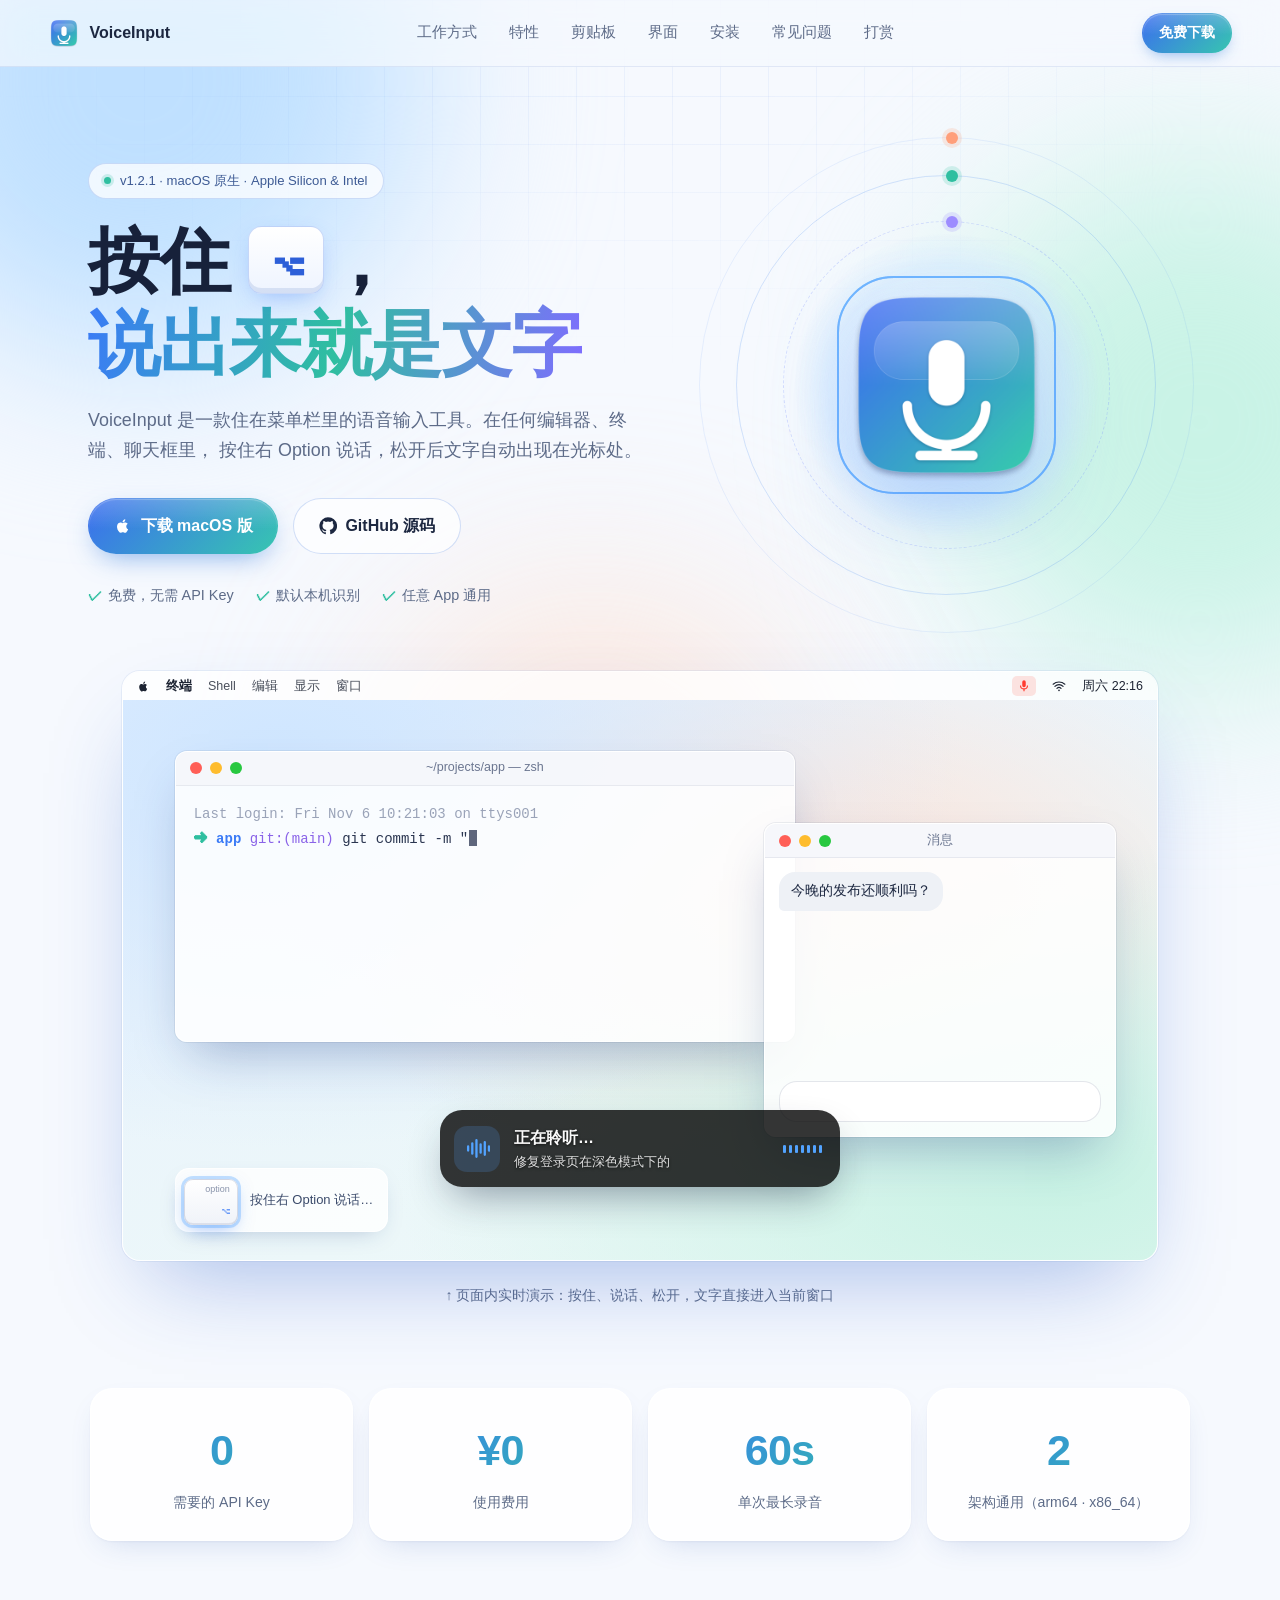
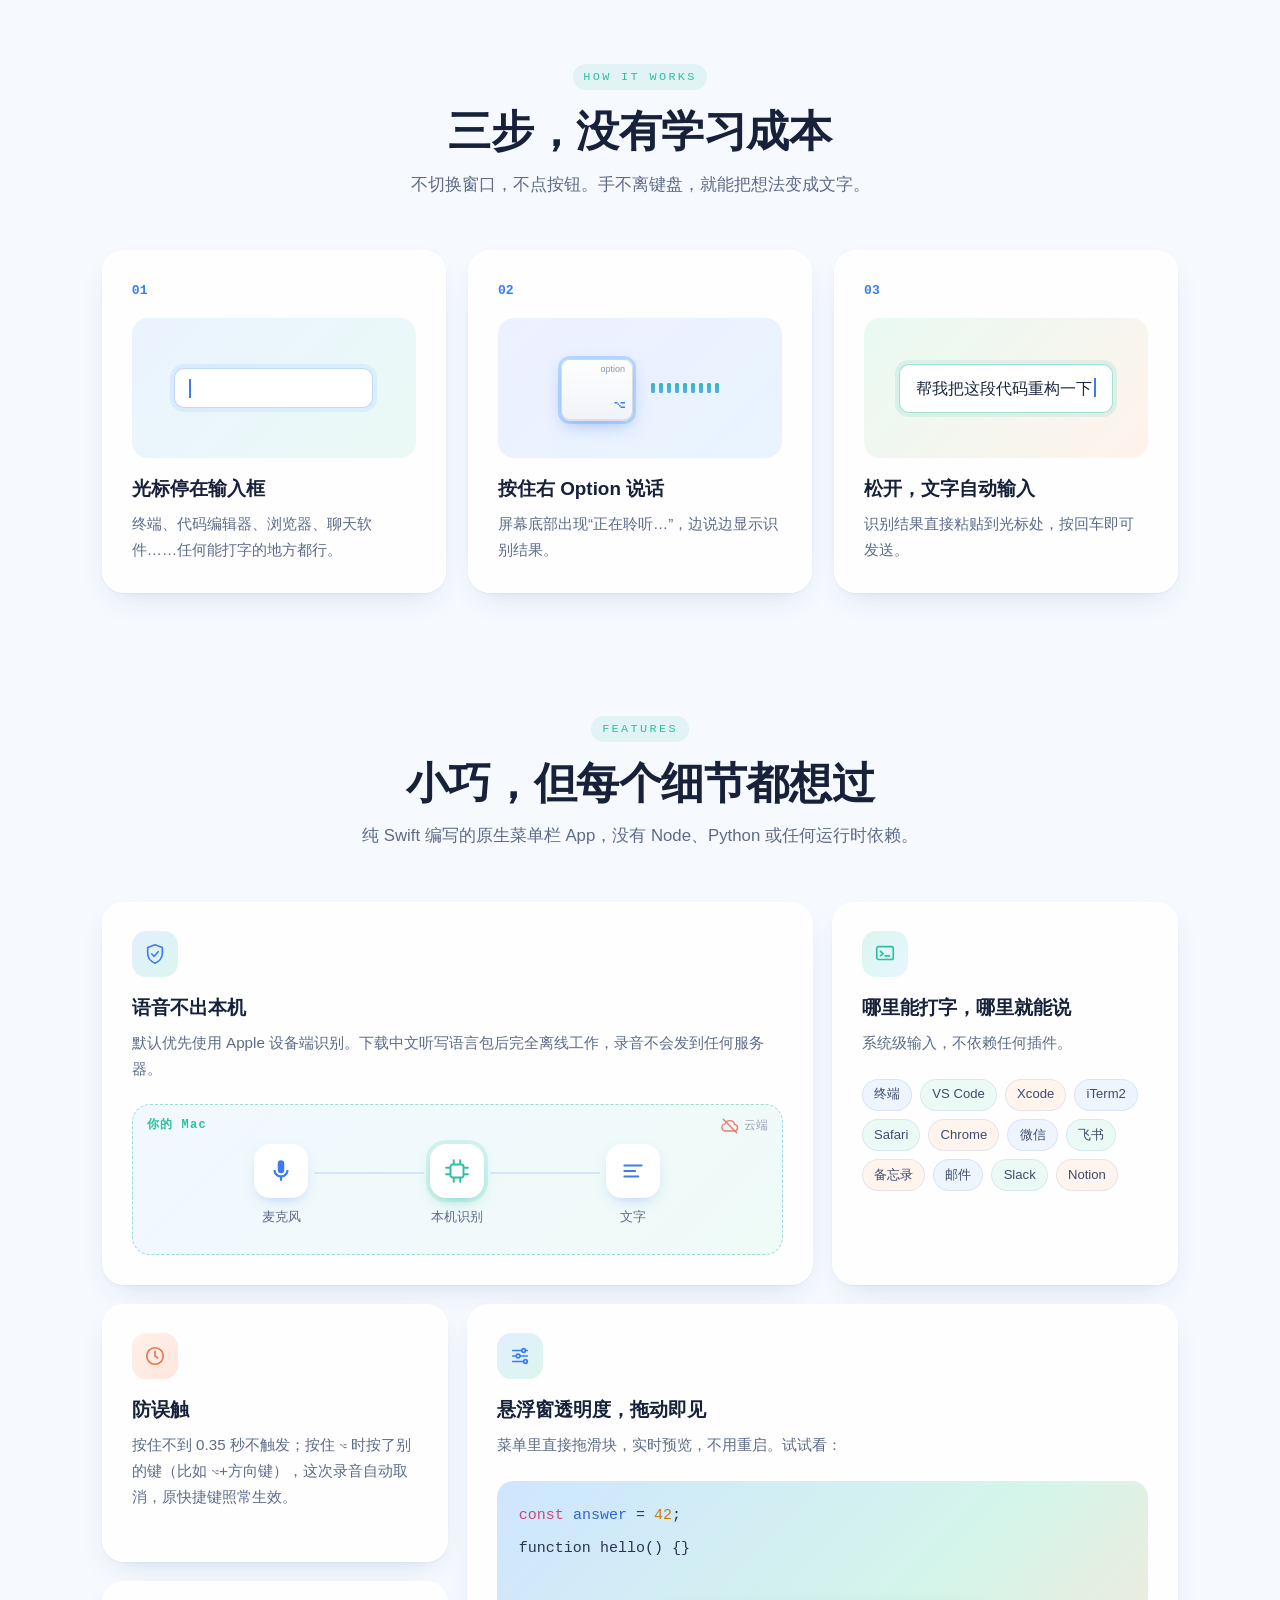
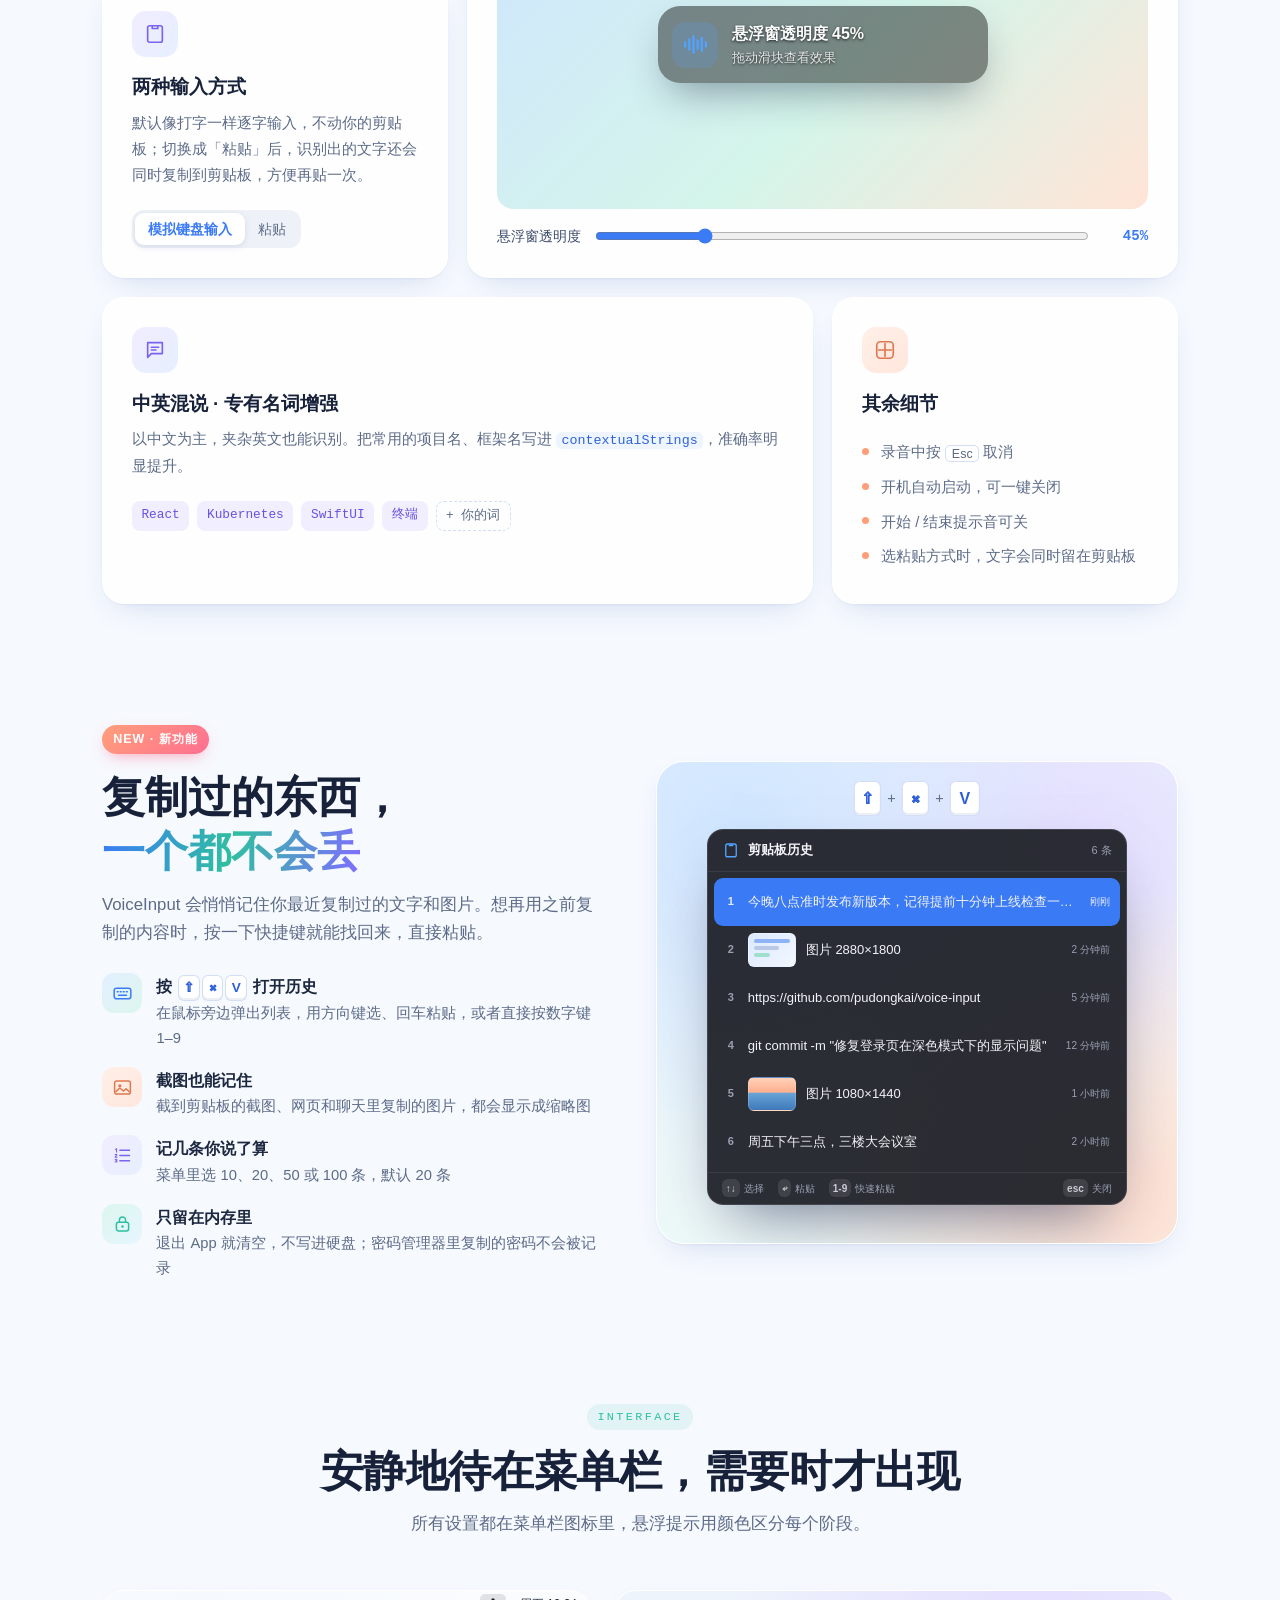
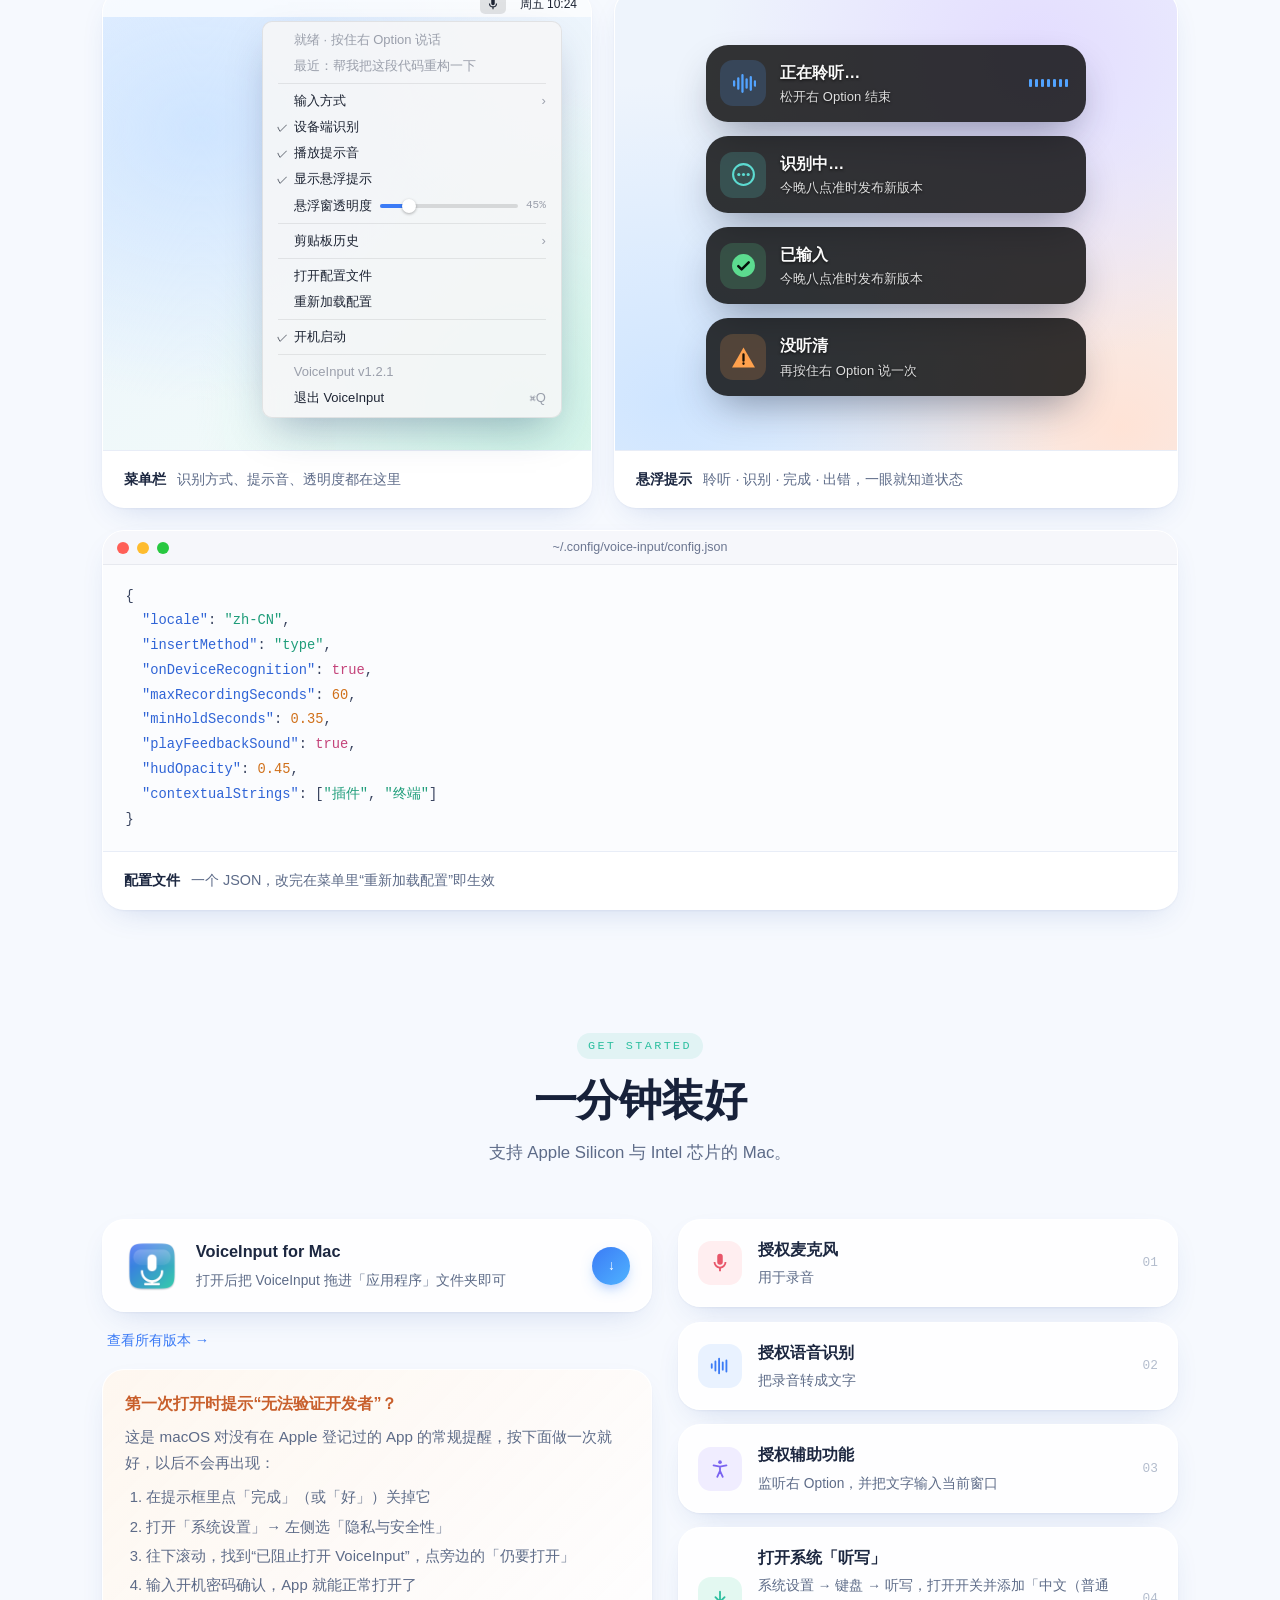
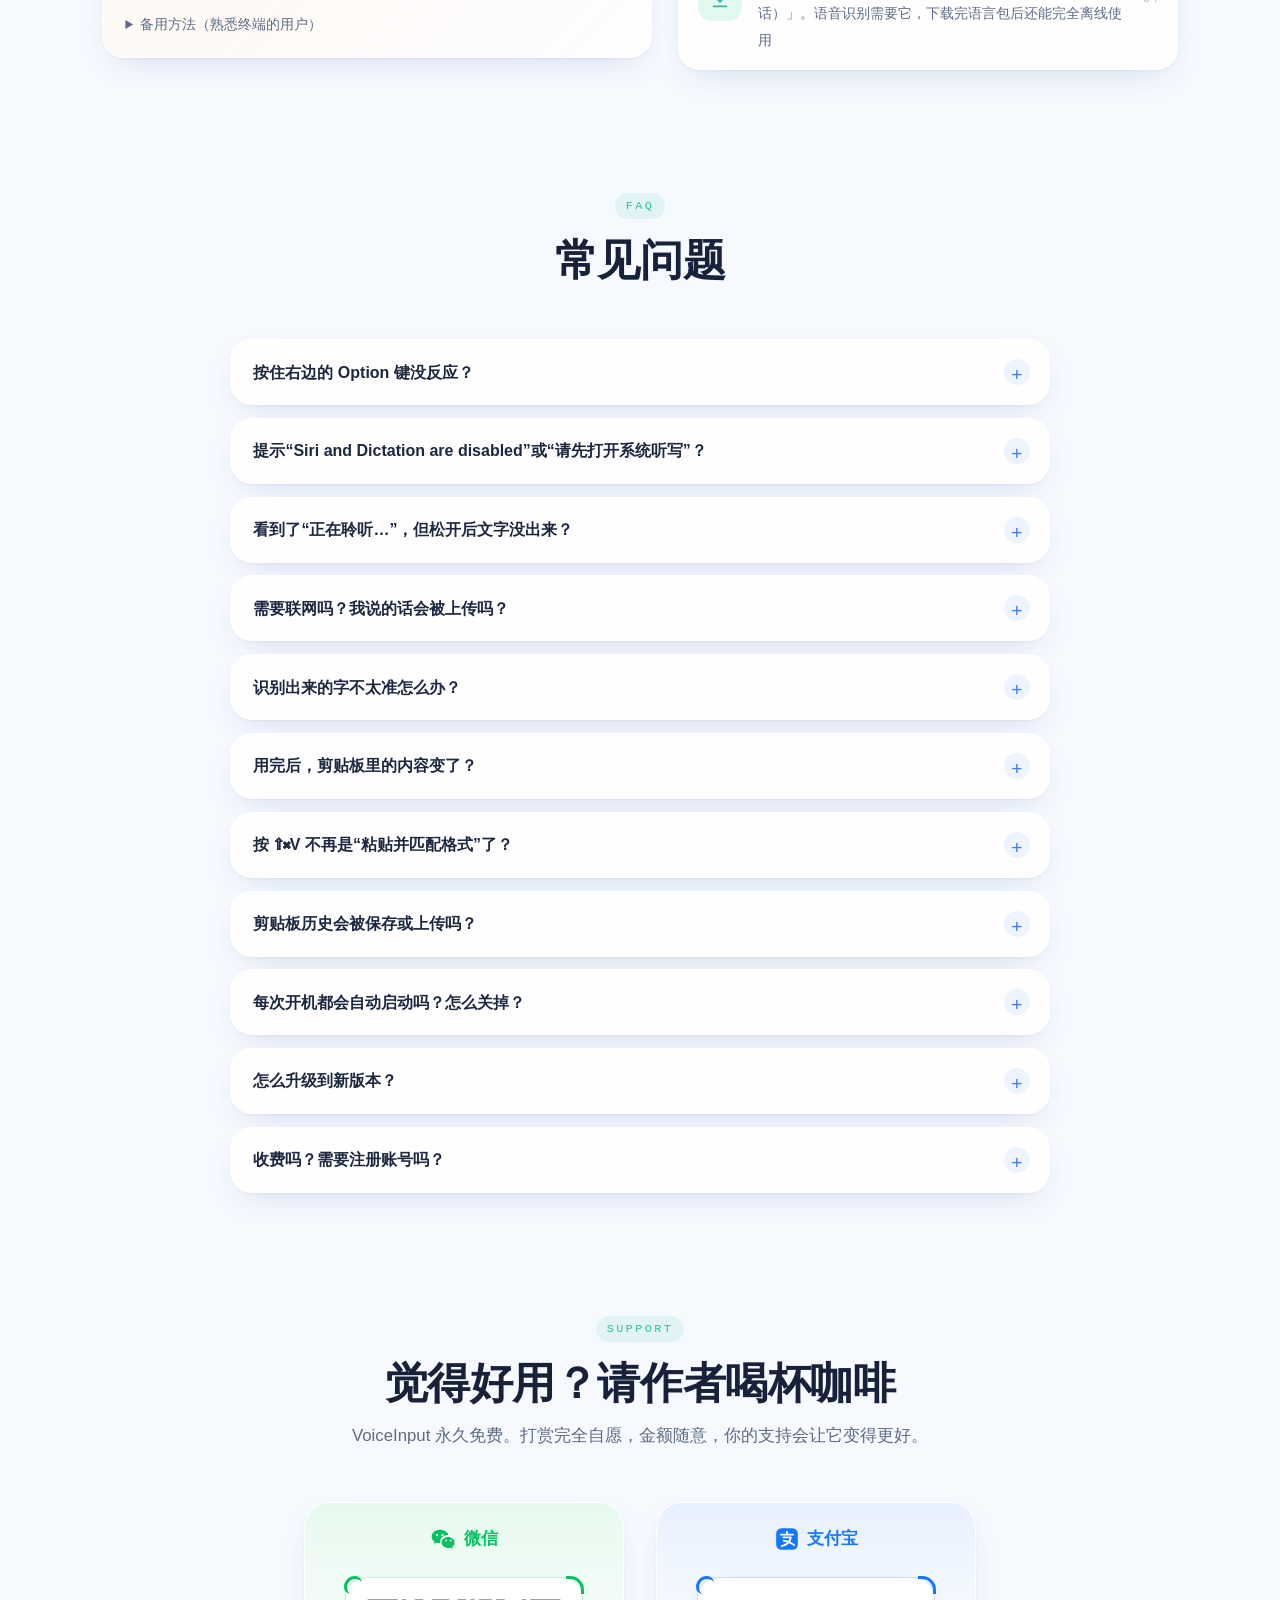
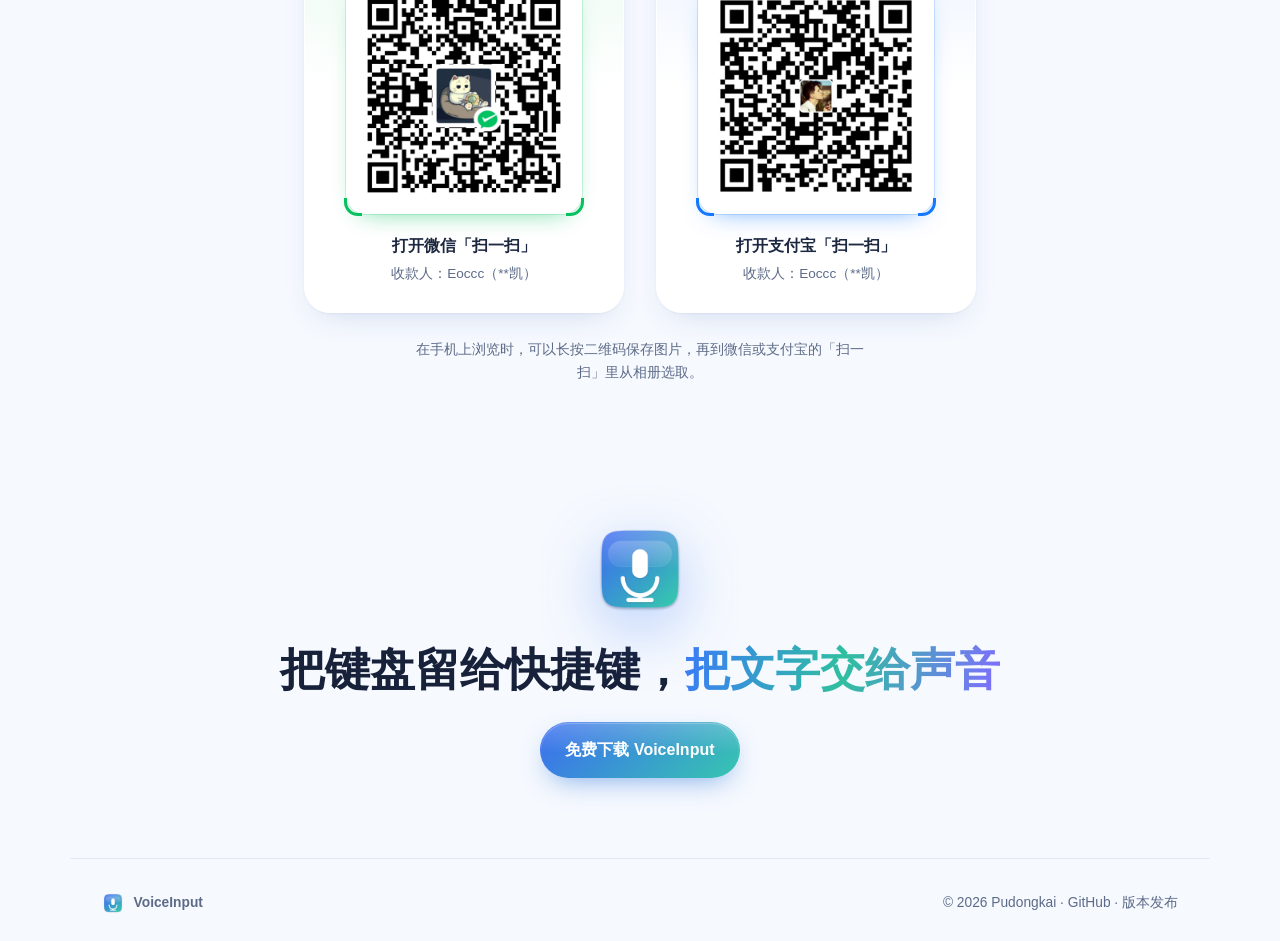
==== commit 6ae42ea1: "Bump to v1.2.1 and point site downloads at the latest release - Version 1.2.1, build 11 - Site downl" ====
--- a/site/index.html
+++ b/site/index.html
@@ -44,7 +44,7 @@
     <div class="hero-copy">
       <div class="pill reveal">
         <span class="pill-dot"></span>
-        v1.2.0 · macOS 原生 · Apple Silicon &amp; Intel
+        v1.2.1 · macOS 原生 · Apple Silicon &amp; Intel
       </div>
       <h1 class="reveal">
         按住 <kbd class="kbd-hero">⌥</kbd>，<br />
@@ -55,7 +55,7 @@
         按住右 Option 说话，松开后文字自动出现在光标处。
       </p>
       <div class="hero-cta reveal">
-        <a class="btn btn-primary btn-glow" href="https://github.com/pudongkai/voice-input/releases/download/latest/VoiceInput.dmg">
+        <a class="btn btn-primary btn-glow" href="https://github.com/pudongkai/voice-input/releases/latest/download/VoiceInput.dmg">
           <svg viewBox="0 0 24 24" width="18" height="18" aria-hidden="true"><path fill="currentColor" d="M16.37 12.6c-.02-2.3 1.88-3.4 1.96-3.46-1.07-1.56-2.73-1.77-3.32-1.8-1.41-.14-2.76.83-3.48.83-.72 0-1.82-.81-3-.79-1.54.02-2.96.9-3.76 2.27-1.6 2.78-.41 6.9 1.15 9.16.76 1.1 1.67 2.34 2.86 2.3 1.15-.05 1.58-.74 2.97-.74 1.38 0 1.77.74 2.98.72 1.23-.02 2.01-1.12 2.76-2.23.87-1.28 1.23-2.52 1.25-2.58-.03-.01-2.4-.92-2.42-3.66zM14.1 5.86c.63-.77 1.06-1.83.94-2.89-.91.04-2.01.61-2.67 1.37-.58.67-1.1 1.76-.96 2.8 1.02.08 2.06-.52 2.69-1.28z"/></svg>
           下载 macOS 版
         </a>
@@ -369,7 +369,7 @@
             <hr />
             <div class="mm-item"><i>✓</i>开机启动</div>
             <hr />
-            <div class="mm-item dis">VoiceInput v1.2.0</div>
+            <div class="mm-item dis">VoiceInput v1.2.1</div>
             <div class="mm-item">退出 VoiceInput<span class="sc">⌘Q</span></div>
           </div>
         </div>
@@ -431,7 +431,7 @@
 
     <div class="install">
       <div class="dl-cards">
-        <a class="dl card reveal" href="https://github.com/pudongkai/voice-input/releases/download/latest/VoiceInput.dmg">
+        <a class="dl card reveal" href="https://github.com/pudongkai/voice-input/releases/latest/download/VoiceInput.dmg">
           <img src="assets/icon.png" alt="" width="56" height="56" />
           <div>
             <b>VoiceInput for Mac</b>
@@ -645,7 +645,7 @@
   <section class="final reveal" id="download" data-anim>
     <img src="assets/icon.png" alt="" width="96" height="96" />
     <h2>把键盘留给快捷键，<span class="gradient-text">把文字交给声音</span></h2>
-    <a class="btn btn-primary btn-glow" href="https://github.com/pudongkai/voice-input/releases/download/latest/VoiceInput.dmg">免费下载 VoiceInput</a>
+    <a class="btn btn-primary btn-glow" href="https://github.com/pudongkai/voice-input/releases/latest/download/VoiceInput.dmg">免费下载 VoiceInput</a>
   </section>
 
   <footer class="footer">
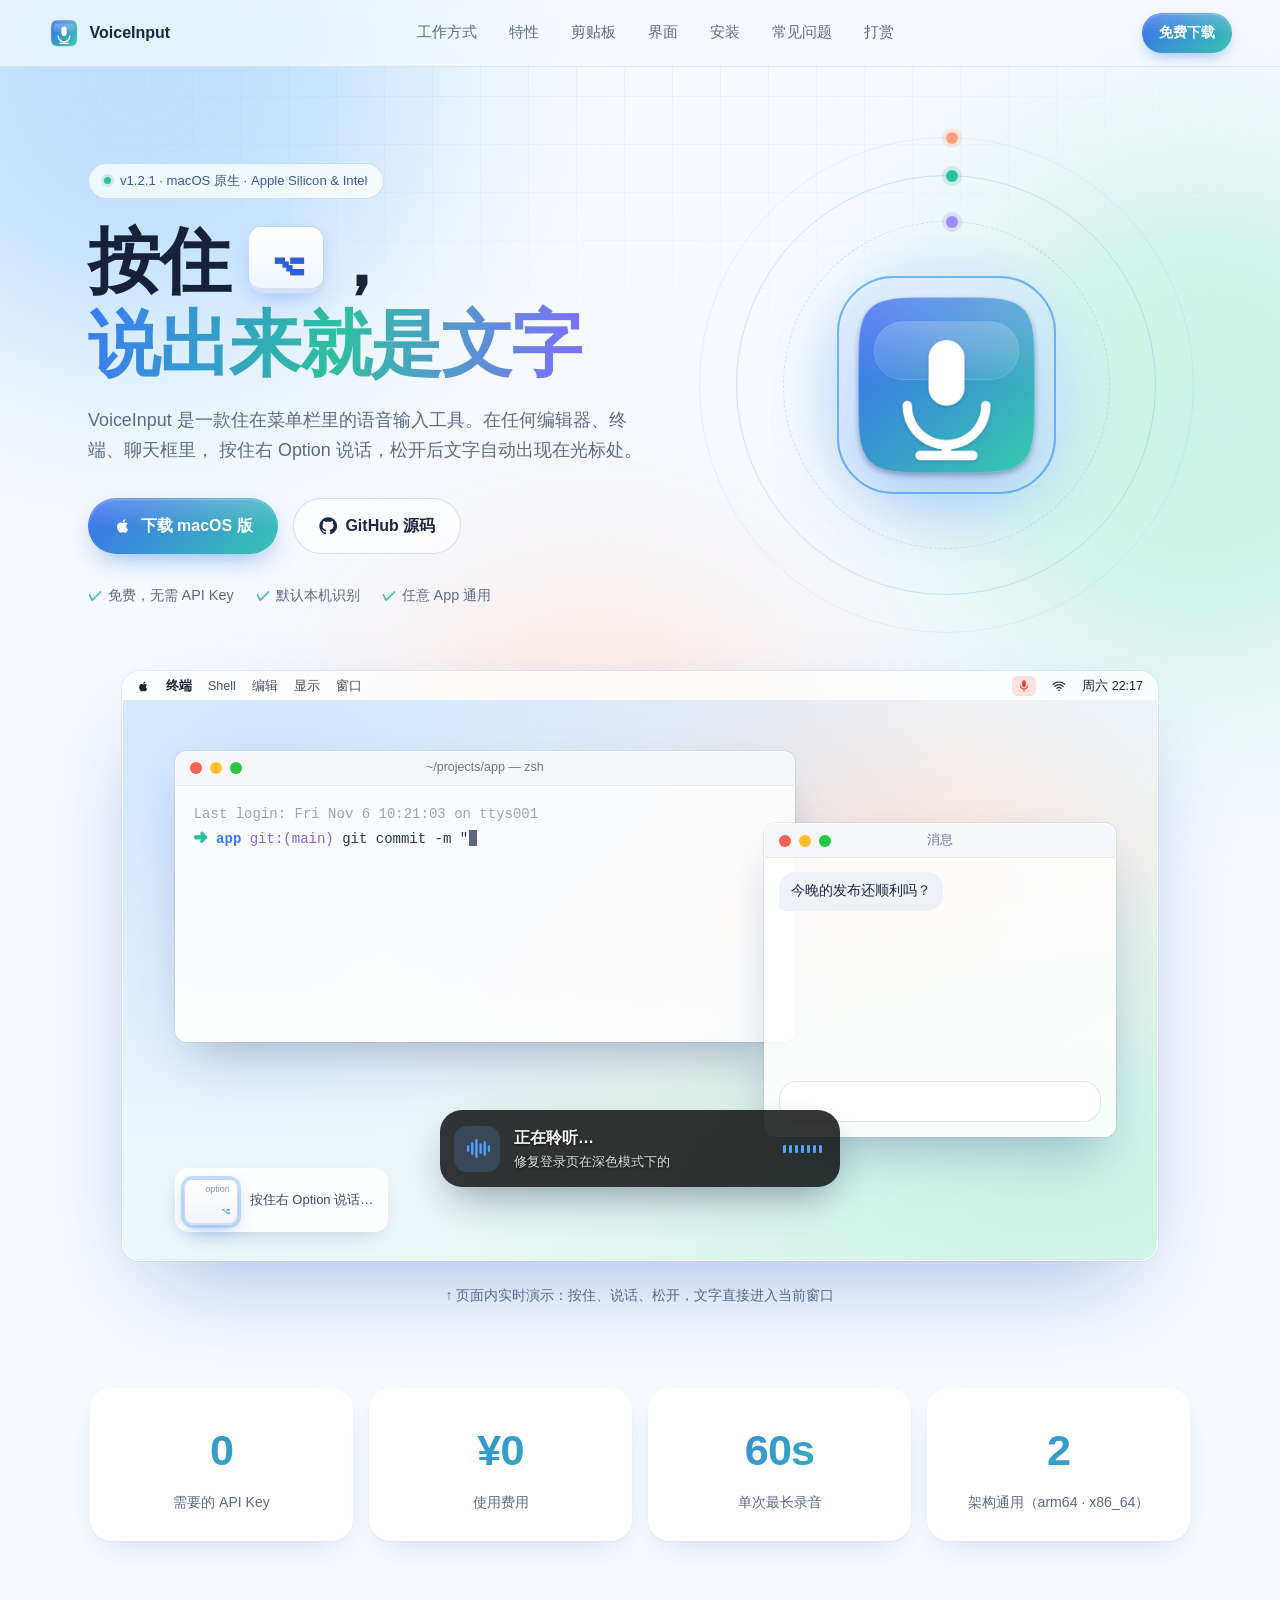
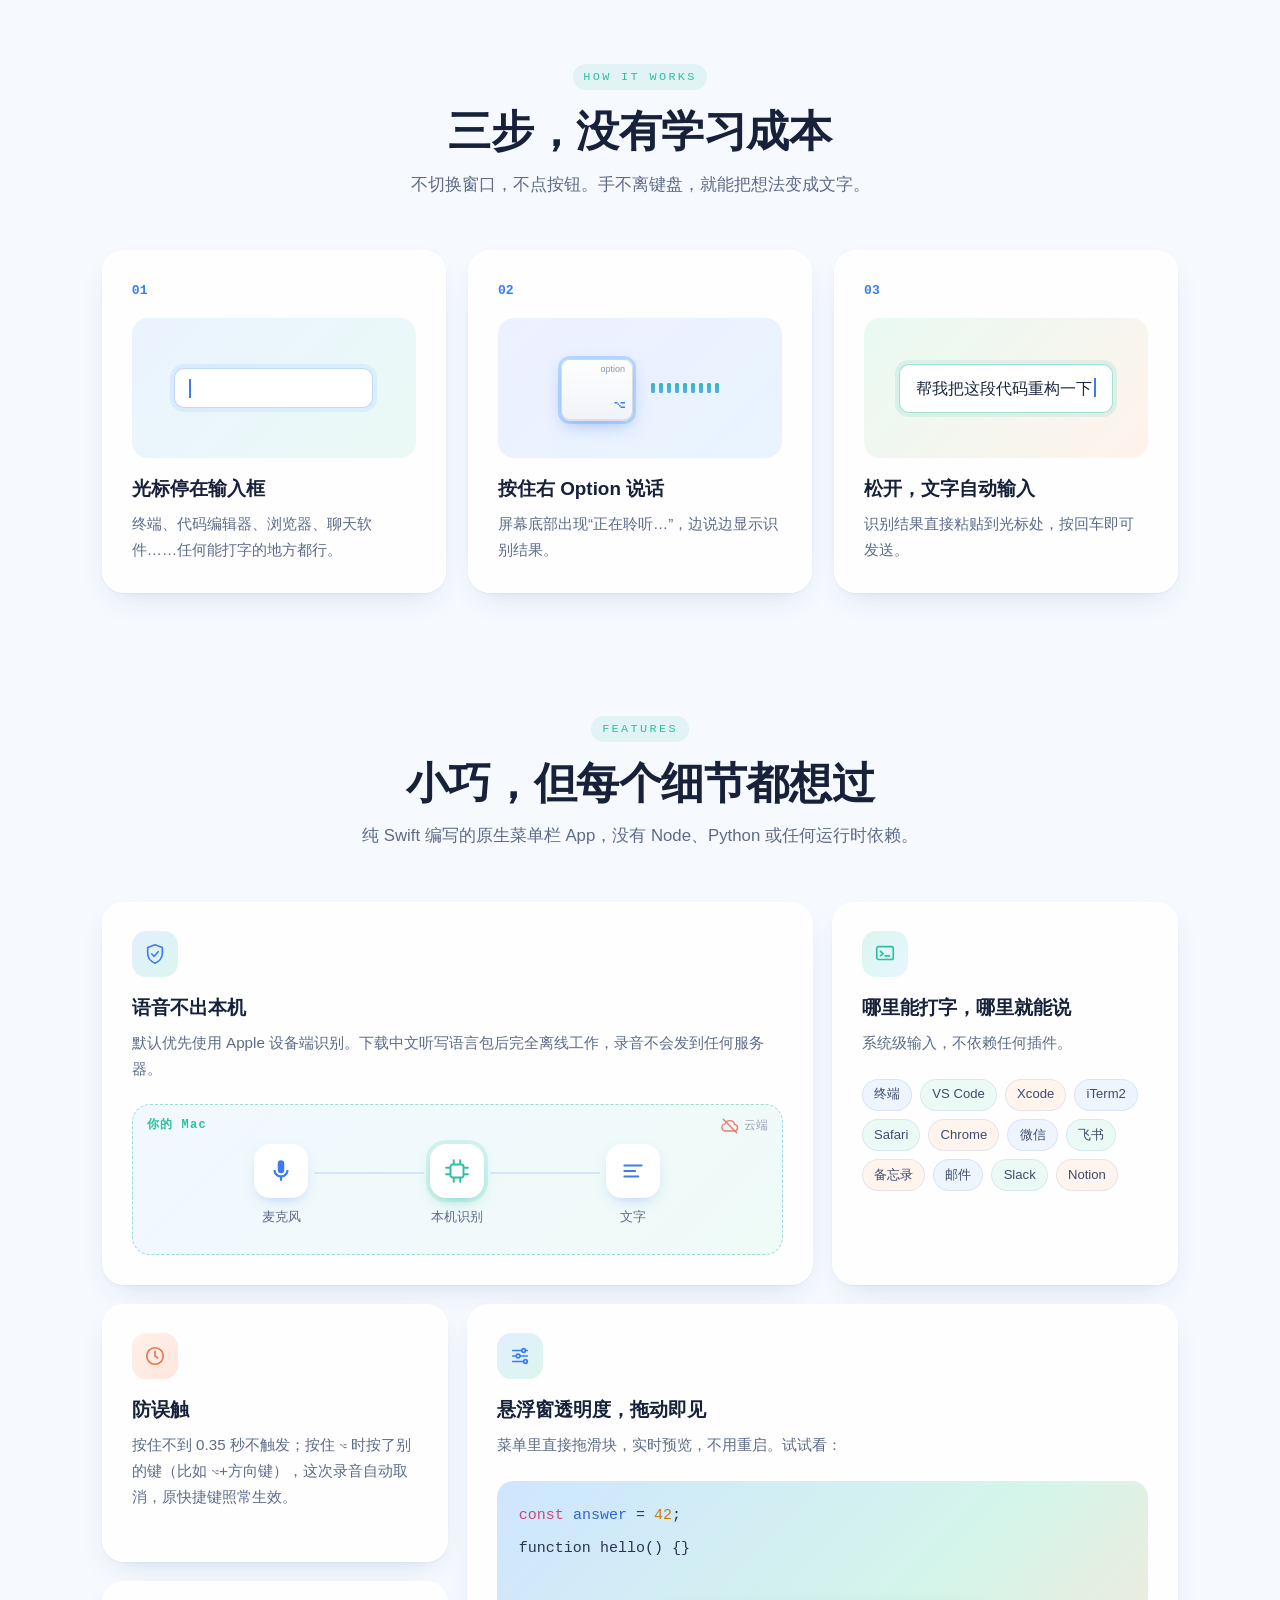
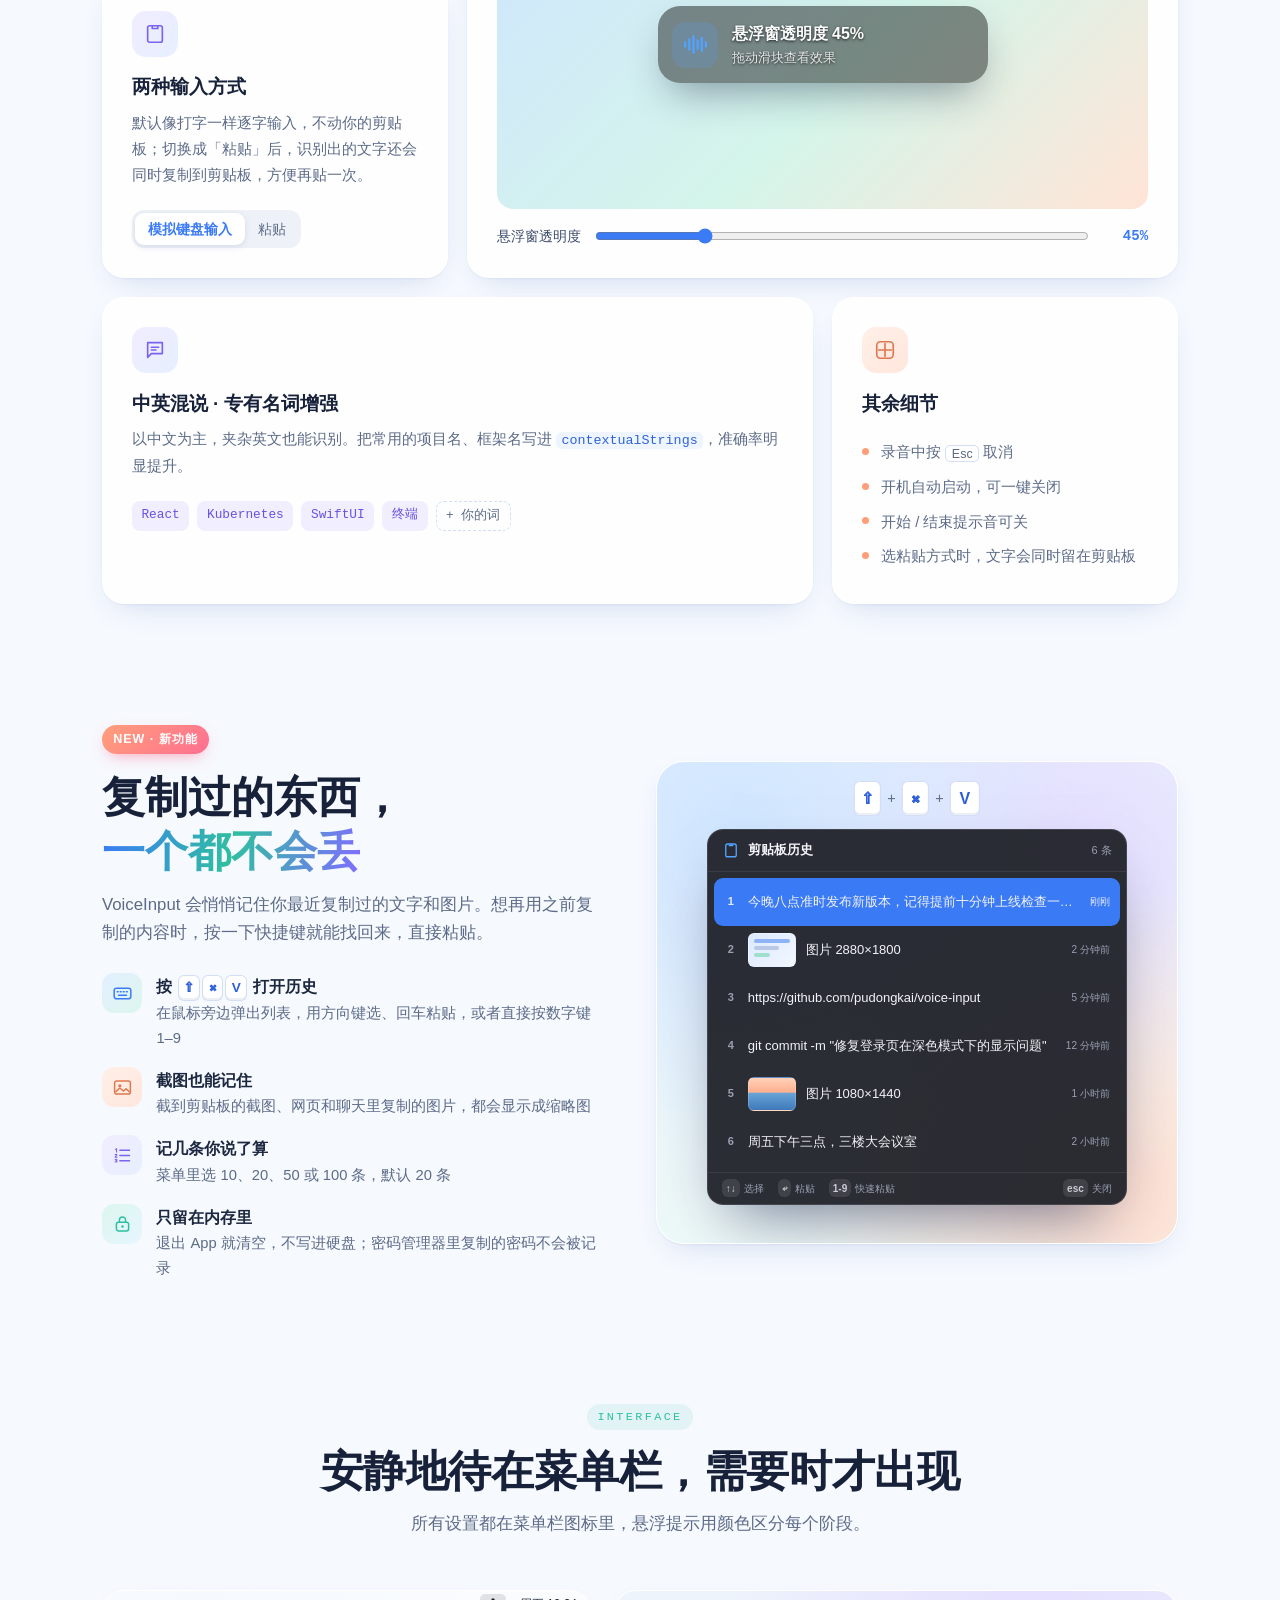
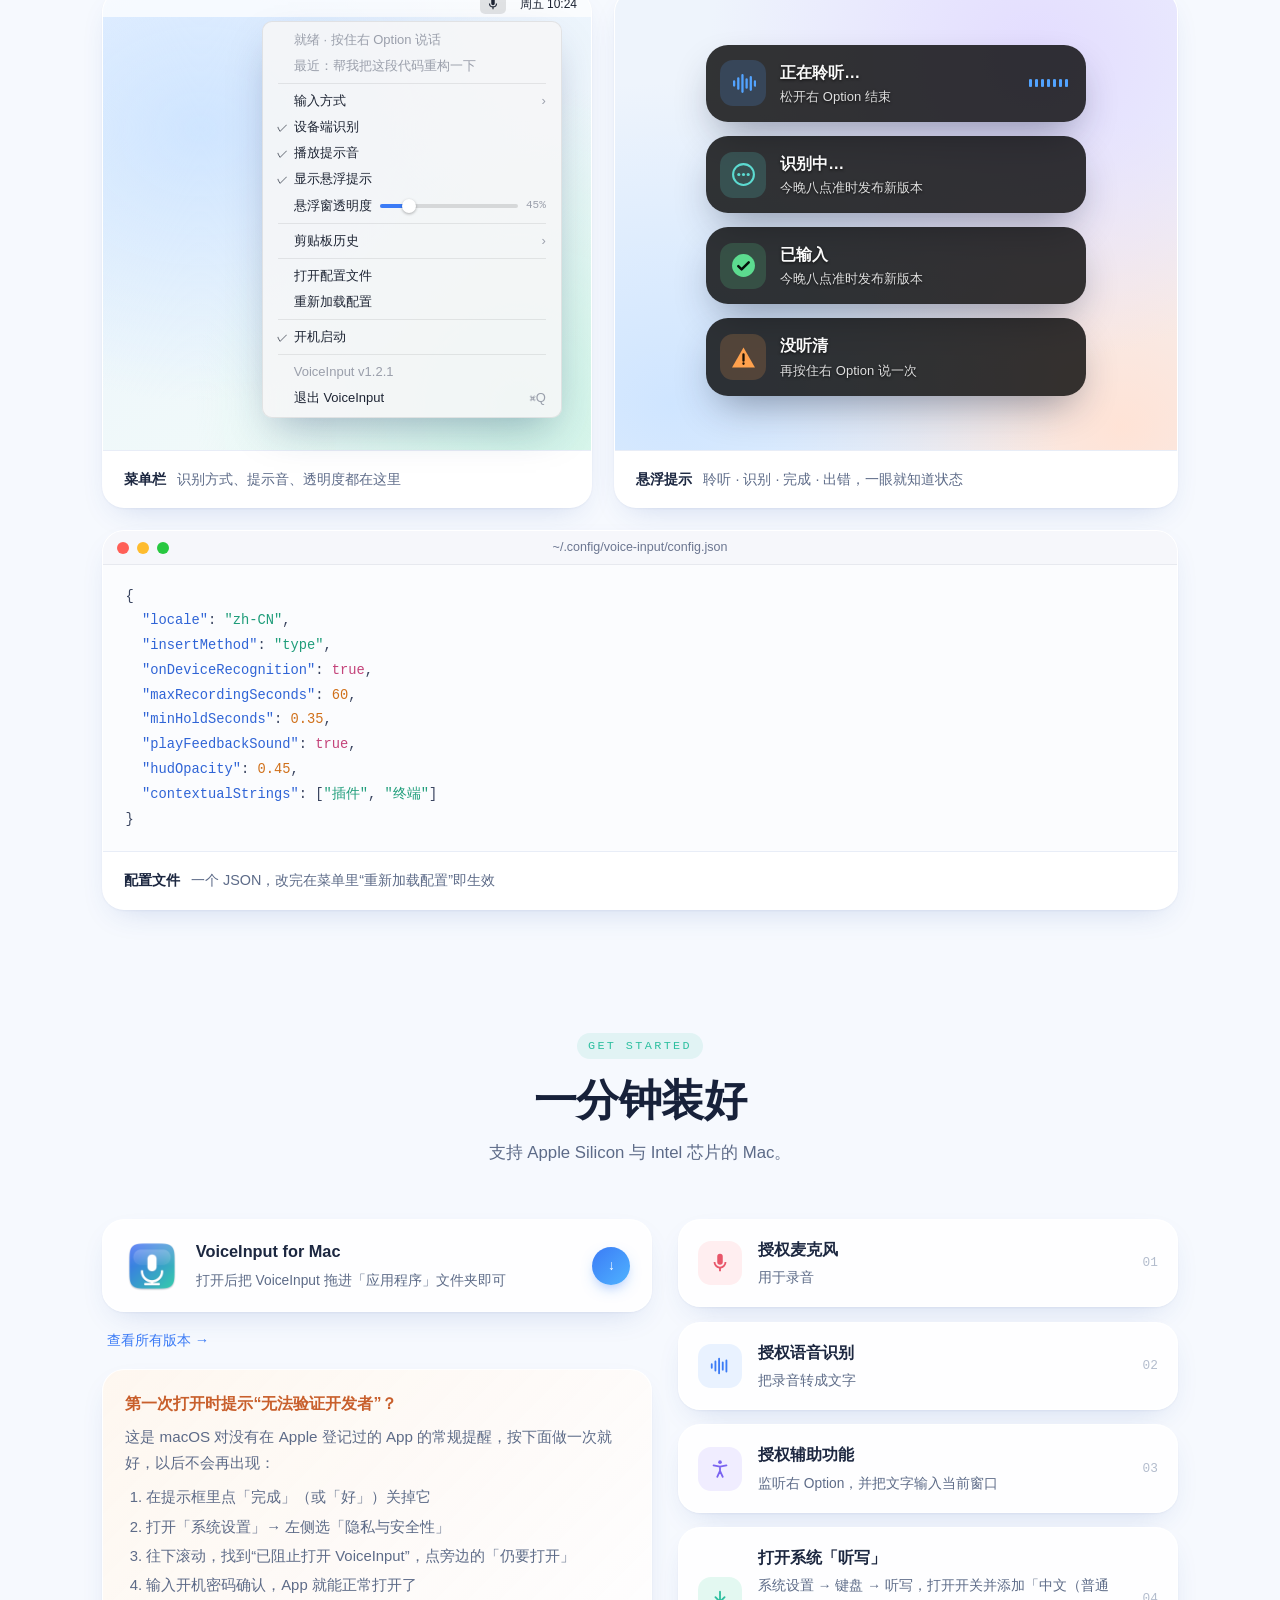
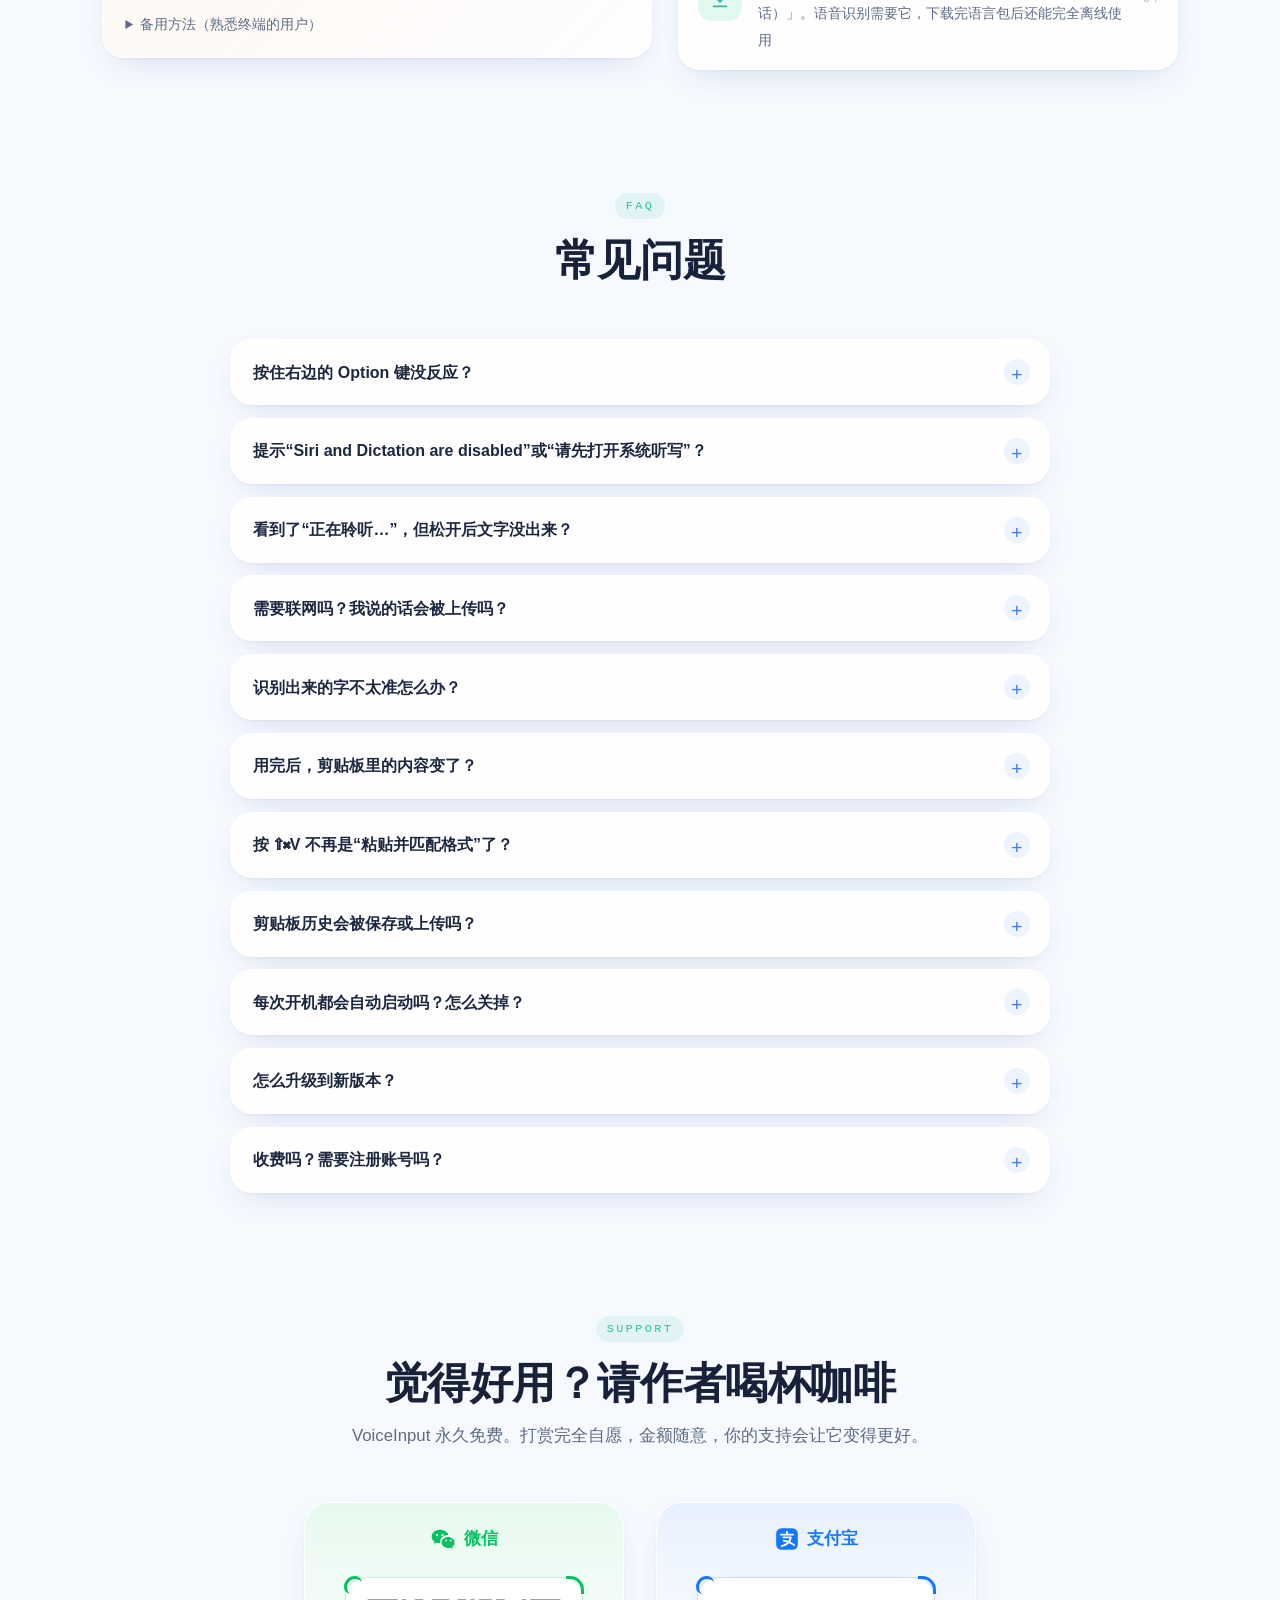
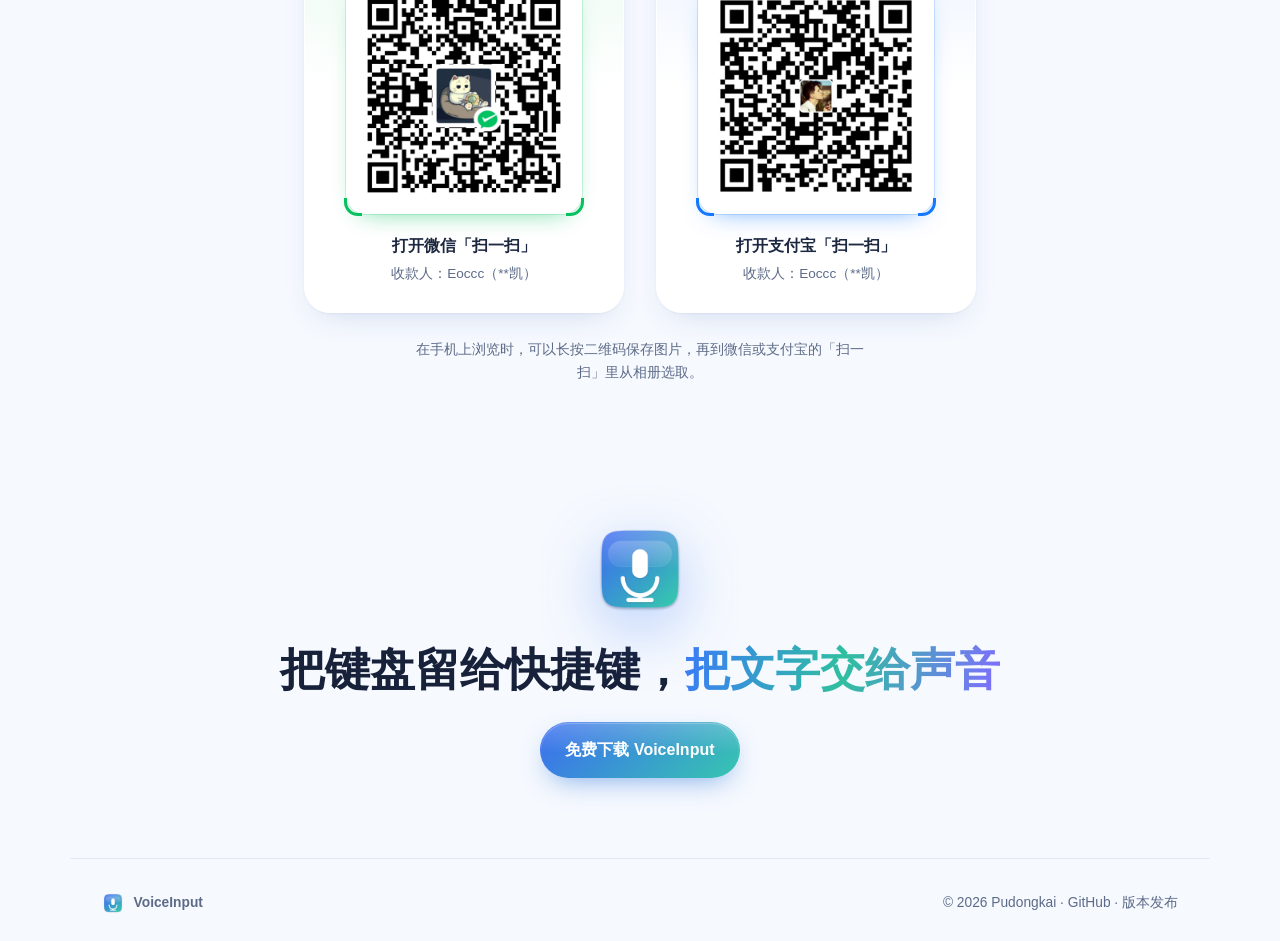
==== commit a8c12a26: "Point canonical URL and og:image at the GitHub Pages site" ====
--- a/site/index.html
+++ b/site/index.html
@@ -7,7 +7,9 @@
   <meta name="description" content="VoiceInput 是一款原生 macOS 菜单栏语音输入工具。按住右 Option 说话，松开即输入到任意编辑器、终端和聊天框。免费、无需 API Key，默认本机识别，还能记住剪贴板历史。" />
   <meta property="og:title" content="VoiceInput — 按住 ⌥，说出来就是文字" />
   <meta property="og:description" content="原生 macOS 语音输入。免费、无需 API Key，语音不出本机。" />
-  <meta property="og:image" content="assets/icon.png" />
+  <meta property="og:image" content="https://pudongkai.github.io/voice-input/assets/icon.png" />
+  <meta property="og:url" content="https://pudongkai.github.io/voice-input/" />
+  <link rel="canonical" href="https://pudongkai.github.io/voice-input/" />
   <meta name="theme-color" content="#f6f9fe" />
   <link rel="icon" type="image/png" href="assets/favicon.png?v=2" />
   <link rel="apple-touch-icon" href="assets/icon.png" />
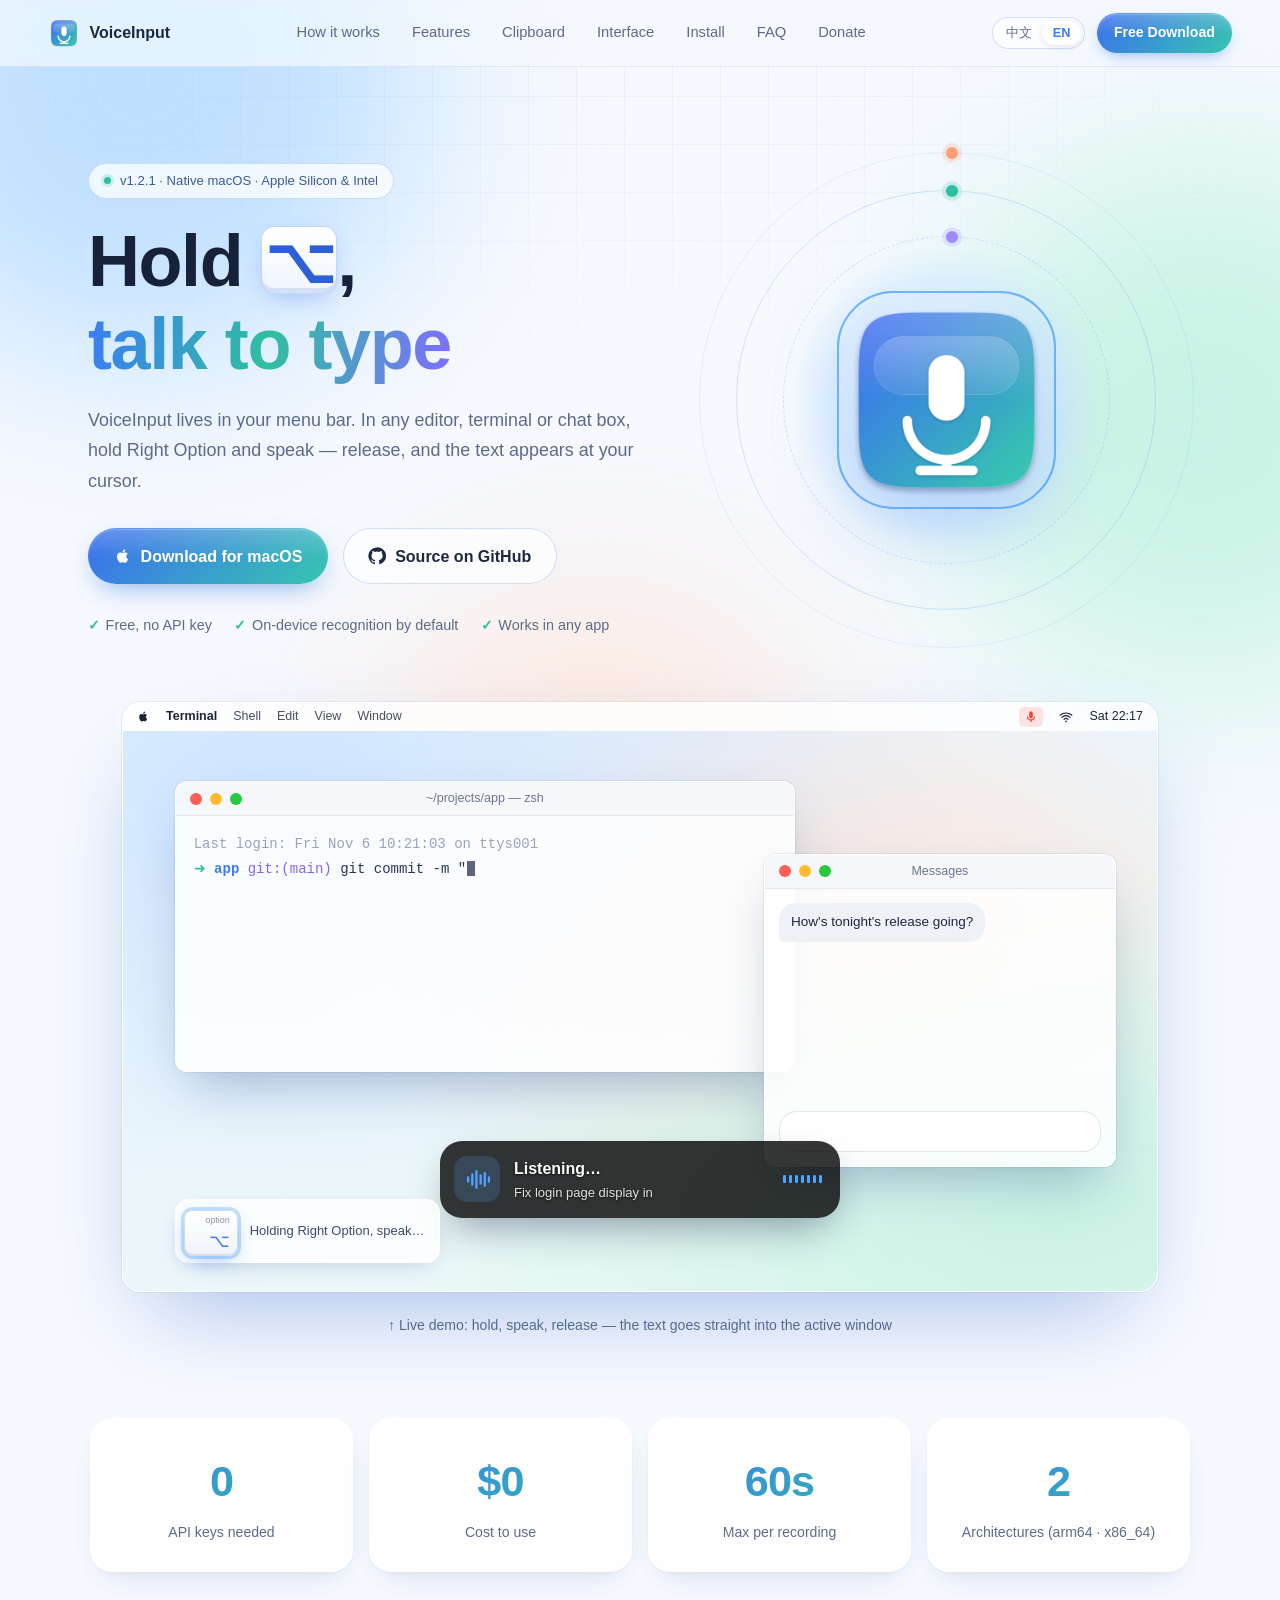
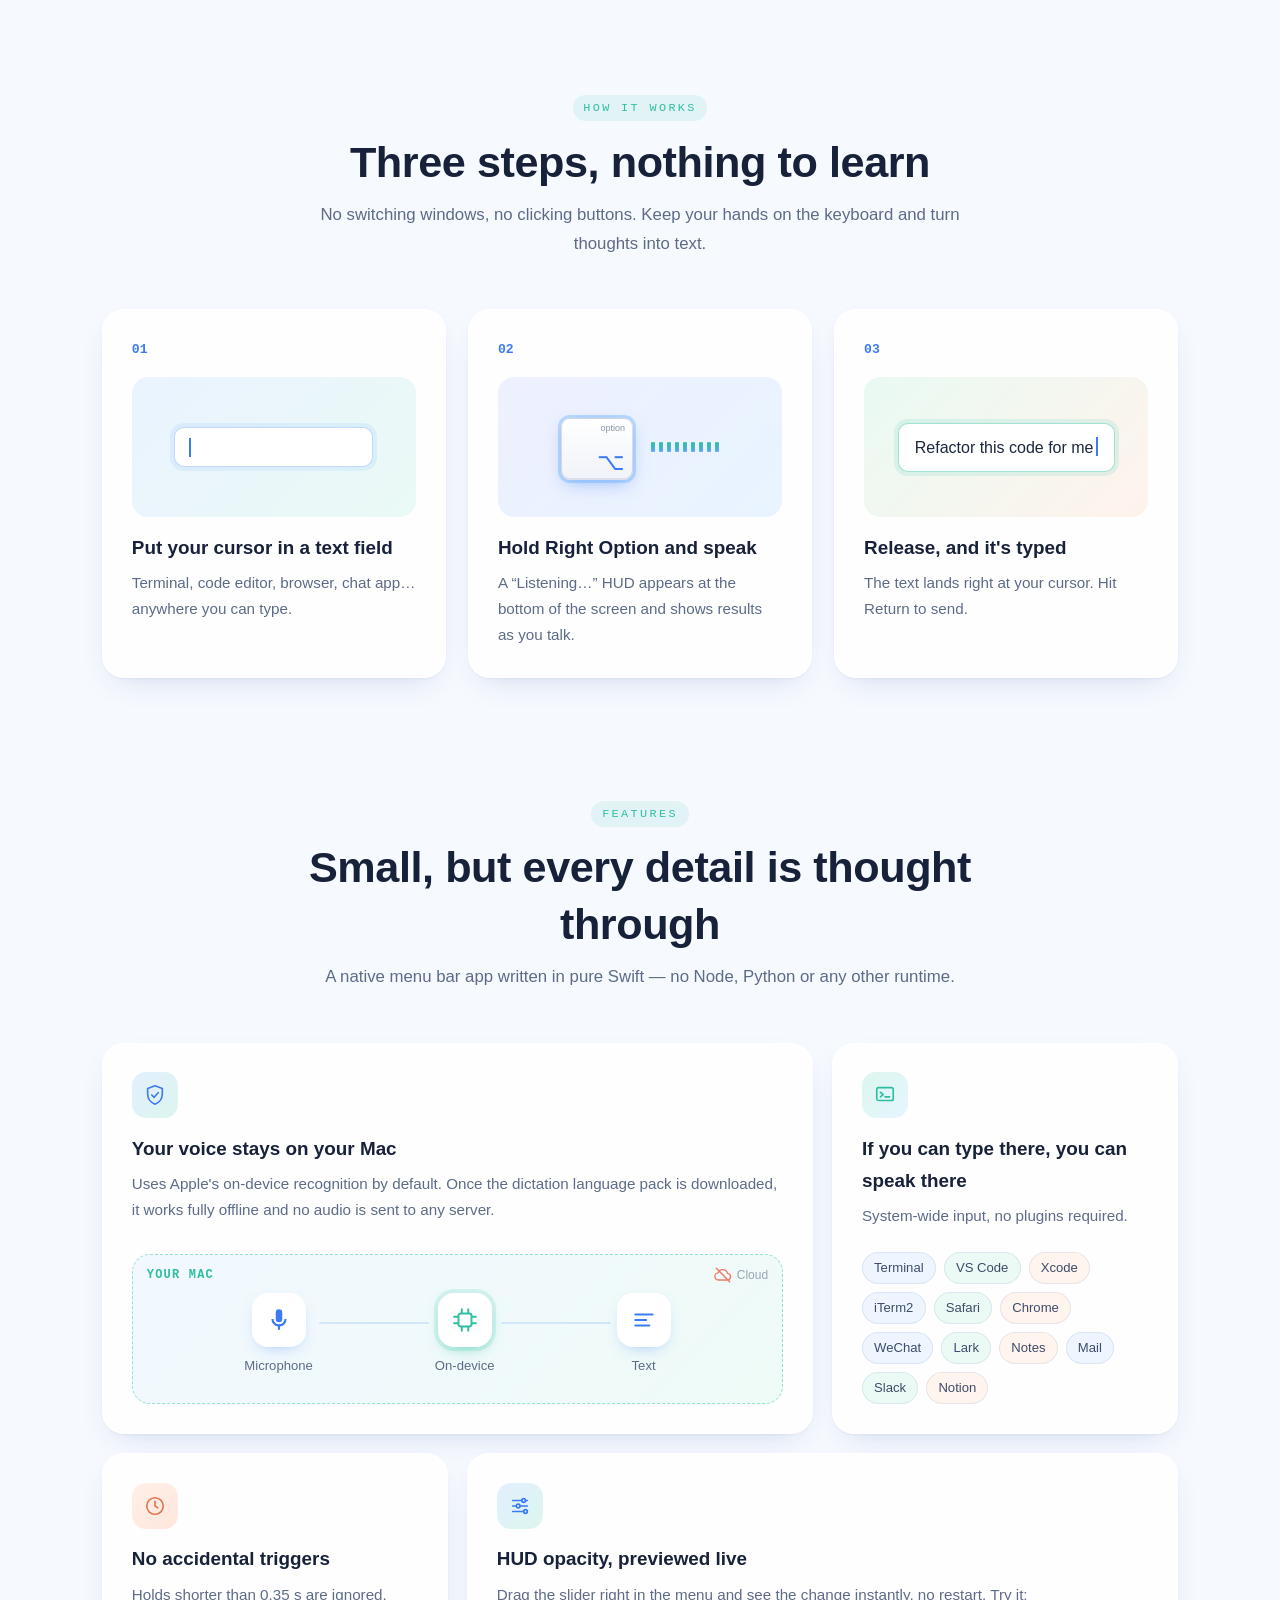
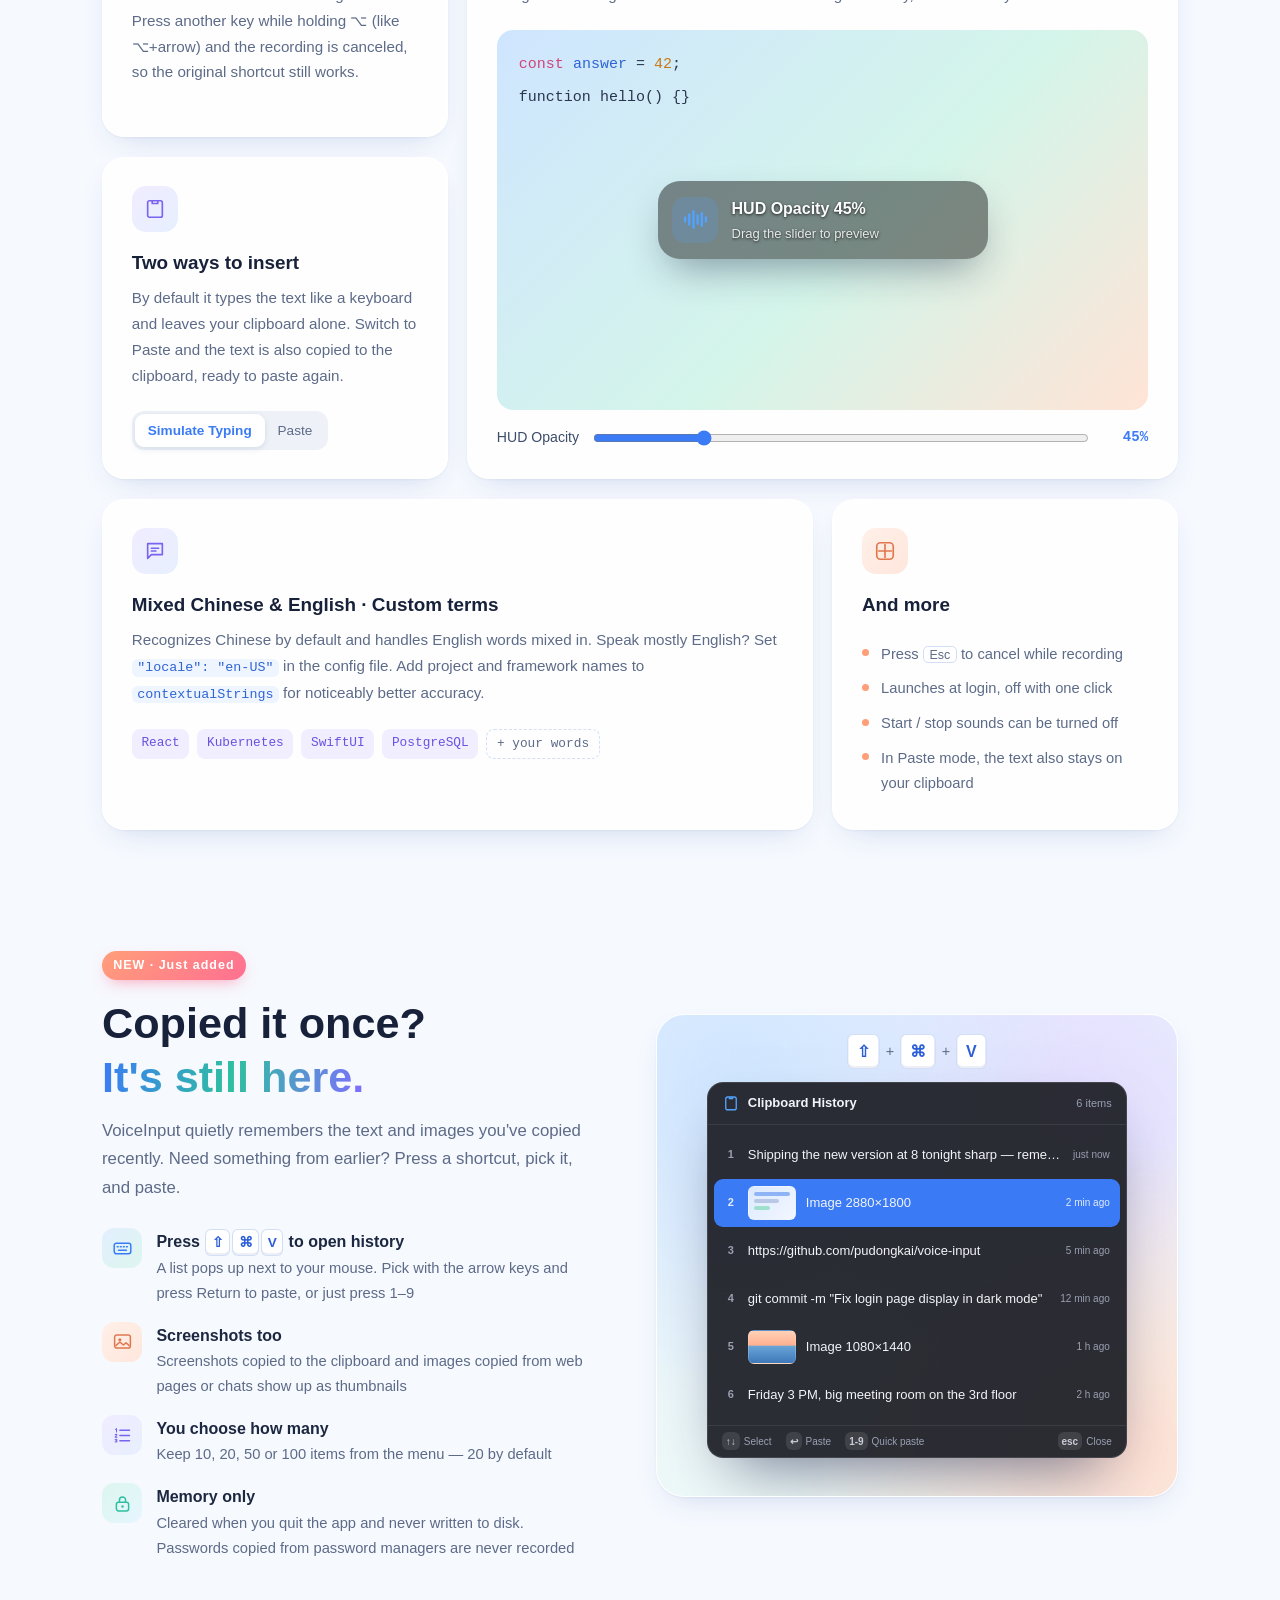
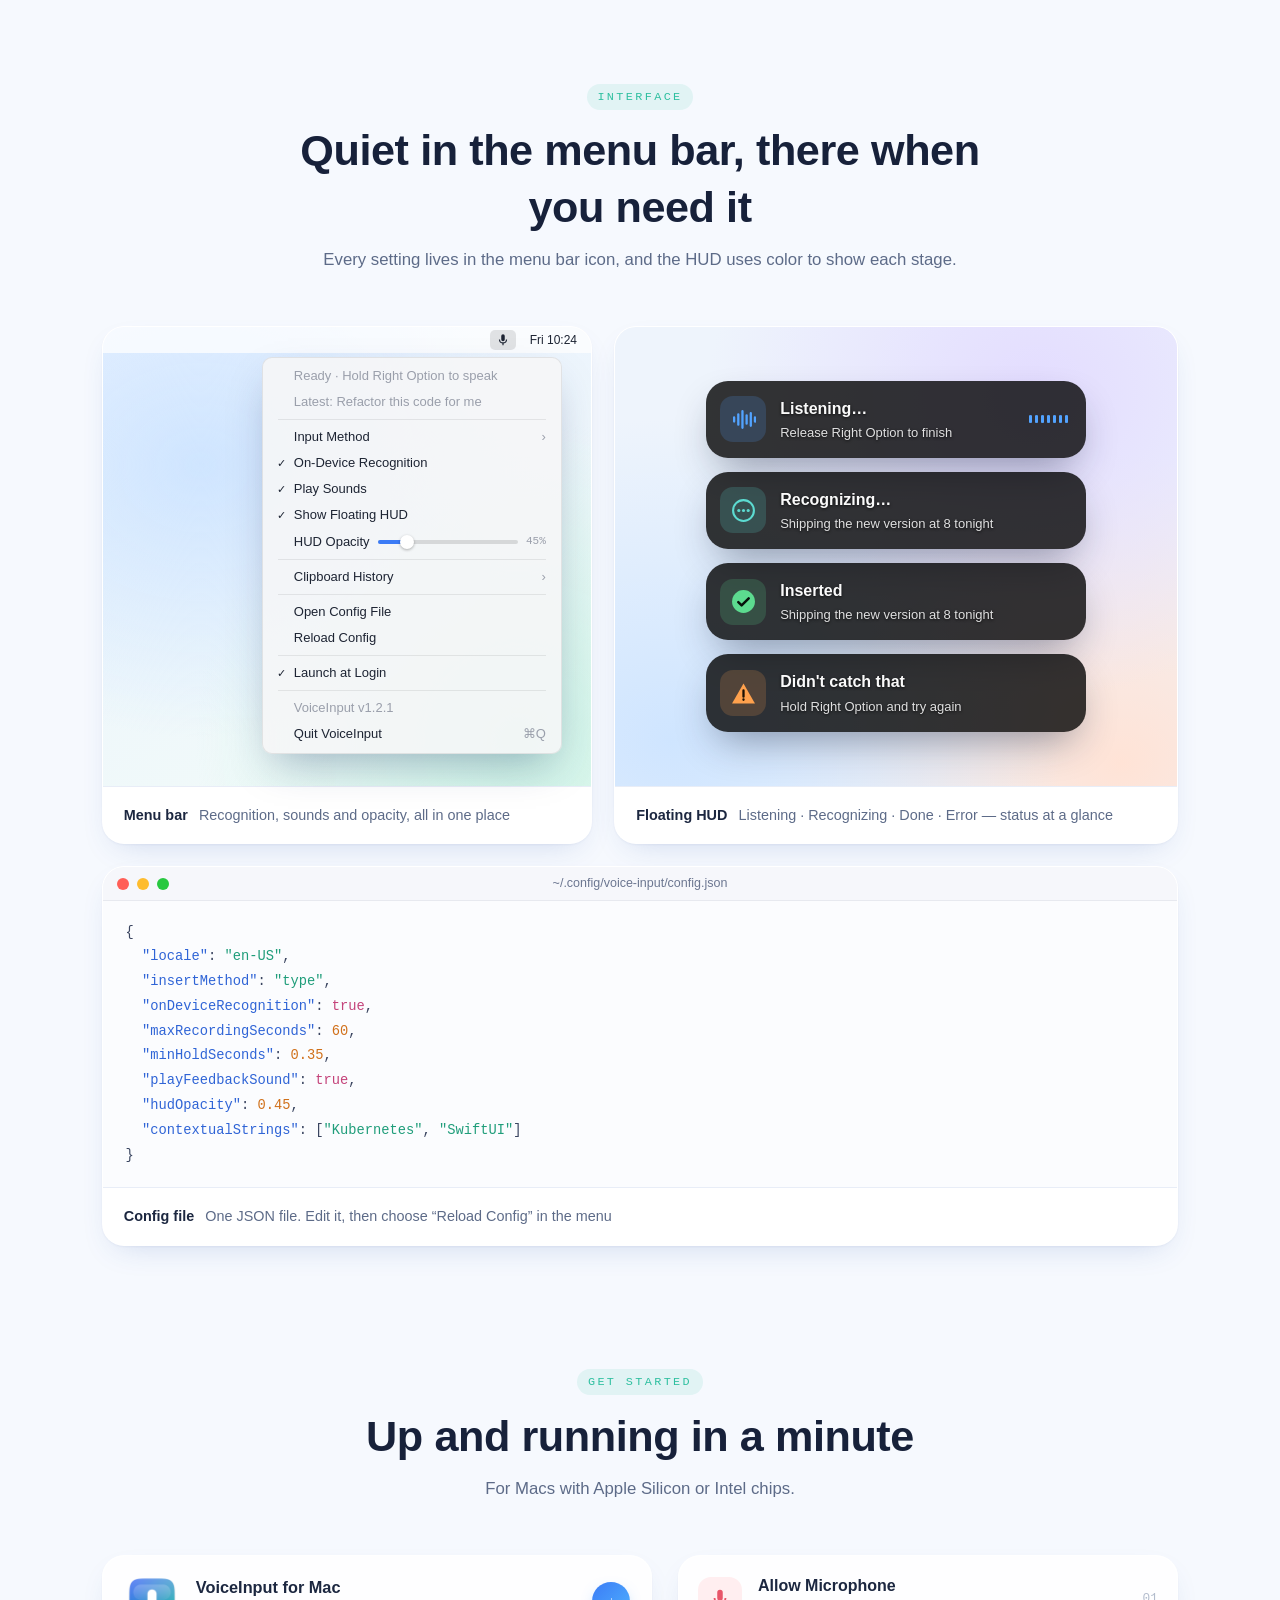
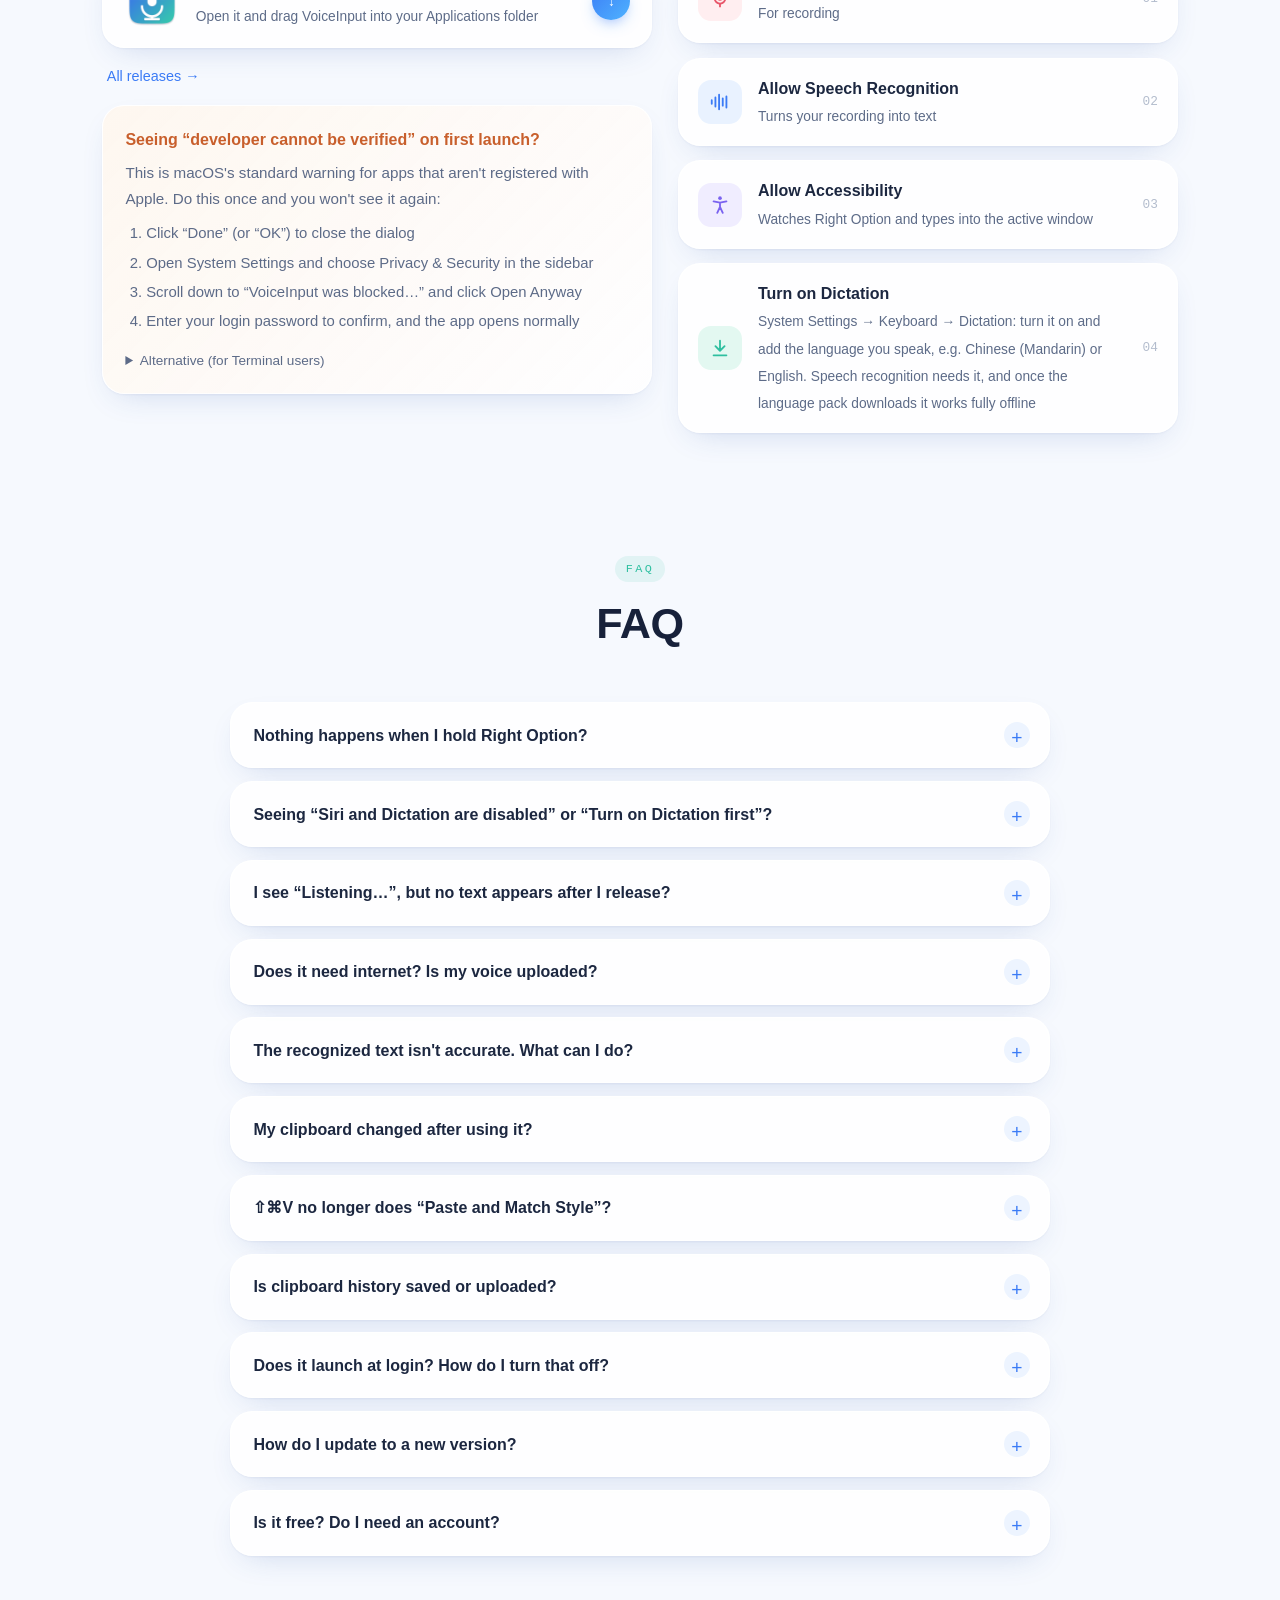
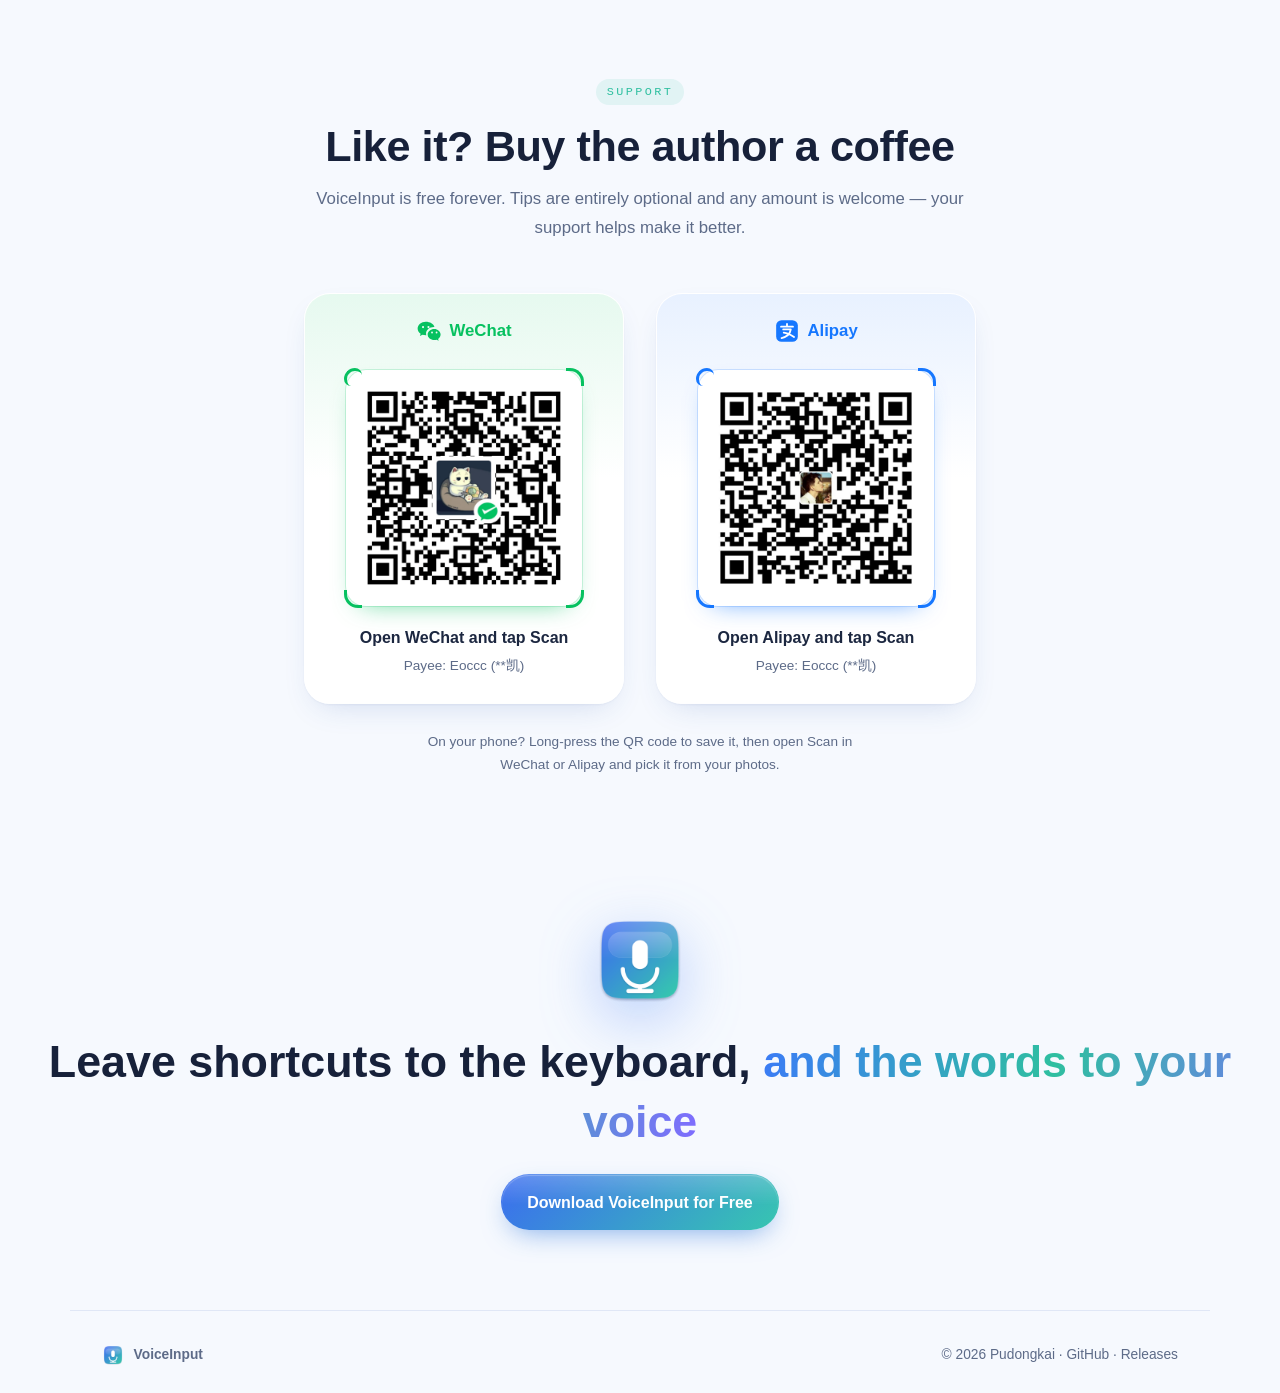
==== commit c823ca72: "Make the project site bilingual with a language switch The page defaults to Chinese for zh browsers " ====
--- a/site/index.html
+++ b/site/index.html
@@ -3,13 +3,31 @@
 <head>
   <meta charset="UTF-8" />
   <meta name="viewport" content="width=device-width, initial-scale=1.0" />
-  <title>VoiceInput — 按住 ⌥，说出来就是文字</title>
-  <meta name="description" content="VoiceInput 是一款原生 macOS 菜单栏语音输入工具。按住右 Option 说话，松开即输入到任意编辑器、终端和聊天框。免费、无需 API Key，默认本机识别，还能记住剪贴板历史。" />
-  <meta property="og:title" content="VoiceInput — 按住 ⌥，说出来就是文字" />
-  <meta property="og:description" content="原生 macOS 语音输入。免费、无需 API Key，语音不出本机。" />
+  <script>
+    /* 尽早确定页面语言：手动选择优先，否则按浏览器首选语言，zh 开头用中文，其余用英文。
+       英文时先隐藏页面，等 i18n.js 替换完文案再显示，避免先闪一下中文；超时兜底防止脚本加载失败时页面一直空白。 */
+    (function () {
+      var d = document.documentElement, l;
+      try { l = localStorage.getItem("lang"); } catch (e) {}
+      if (l !== "zh" && l !== "en") {
+        var n = (navigator.languages && navigator.languages[0]) || navigator.language || "";
+        l = /^zh/i.test(n) ? "zh" : "en";
+      }
+      d.lang = l === "zh" ? "zh-CN" : "en";
+      if (l === "en") {
+        d.classList.add("i18n-pending");
+        setTimeout(function () { d.classList.remove("i18n-pending"); }, 3000);
+      }
+    })();
+  </script>
+  <title data-i18n="meta.title">VoiceInput — 按住 ⌥，说出来就是文字</title>
+  <meta name="description" data-i18n-attr="content:meta.desc" content="VoiceInput 是一款原生 macOS 菜单栏语音输入工具。按住右 Option 说话，松开即输入到任意编辑器、终端和聊天框。免费、无需 API Key，默认本机识别，还能记住剪贴板历史。" />
+  <meta property="og:title" data-i18n-attr="content:meta.title" content="VoiceInput — 按住 ⌥，说出来就是文字" />
+  <meta property="og:description" data-i18n-attr="content:meta.ogDesc" content="原生 macOS 语音输入。免费、无需 API Key，语音不出本机。" />
   <meta property="og:image" content="https://pudongkai.github.io/voice-input/assets/icon.png" />
   <meta property="og:url" content="https://pudongkai.github.io/voice-input/" />
   <link rel="canonical" href="https://pudongkai.github.io/voice-input/" />
+  <meta name="google-site-verification" content="6tkaj2PPCclSvB89cBOId-Jt5Yrfynh64_qu5Ds3E8o" />
   <meta name="theme-color" content="#f6f9fe" />
   <link rel="icon" type="image/png" href="assets/favicon.png?v=2" />
   <link rel="apple-touch-icon" href="assets/icon.png" />
@@ -30,15 +48,21 @@
       <span>VoiceInput</span>
     </a>
     <div class="nav-links">
-      <a href="#how">工作方式</a>
-      <a href="#features">特性</a>
-      <a href="#clipboard">剪贴板</a>
-      <a href="#gallery">界面</a>
-      <a href="#install">安装</a>
-      <a href="#faq">常见问题</a>
-      <a href="#donate">打赏</a>
-    </div>
-    <a class="btn btn-sm btn-primary btn-glow" href="#download">免费下载</a>
+      <a href="#how" data-i18n="nav.how">工作方式</a>
+      <a href="#features" data-i18n="nav.features">特性</a>
+      <a href="#clipboard" data-i18n="nav.clipboard">剪贴板</a>
+      <a href="#gallery" data-i18n="nav.gallery">界面</a>
+      <a href="#install" data-i18n="nav.install">安装</a>
+      <a href="#faq" data-i18n="nav.faq">常见问题</a>
+      <a href="#donate" data-i18n="nav.donate">打赏</a>
+    </div>
+    <div class="nav-actions">
+      <div class="lang-toggle" role="group" aria-label="Language / 语言">
+        <button type="button" data-lang="zh" lang="zh-CN" aria-pressed="false">中文</button>
+        <button type="button" data-lang="en" lang="en" aria-pressed="false">EN</button>
+      </div>
+      <a class="btn btn-sm btn-primary btn-glow" href="#download" data-i18n="nav.download">免费下载</a>
+    </div>
   </nav>
 
   <!-- 首屏 -->
@@ -46,30 +70,30 @@
     <div class="hero-copy">
       <div class="pill reveal">
         <span class="pill-dot"></span>
-        v1.2.1 · macOS 原生 · Apple Silicon &amp; Intel
-      </div>
-      <h1 class="reveal">
+        <span data-i18n="hero.pill">v1.2.1 · macOS 原生 · Apple Silicon &amp; Intel</span>
+      </div>
+      <h1 class="reveal" data-i18n="hero.title">
         按住 <kbd class="kbd-hero">⌥</kbd>，<br />
         <span class="gradient-text">说出来就是文字</span>
       </h1>
-      <p class="lead reveal">
+      <p class="lead reveal" data-i18n="hero.lead">
         VoiceInput 是一款住在菜单栏里的语音输入工具。在任何编辑器、终端、聊天框里，
         按住右 Option 说话，松开后文字自动出现在光标处。
       </p>
       <div class="hero-cta reveal">
         <a class="btn btn-primary btn-glow" href="https://github.com/pudongkai/voice-input/releases/latest/download/VoiceInput.dmg">
           <svg viewBox="0 0 24 24" width="18" height="18" aria-hidden="true"><path fill="currentColor" d="M16.37 12.6c-.02-2.3 1.88-3.4 1.96-3.46-1.07-1.56-2.73-1.77-3.32-1.8-1.41-.14-2.76.83-3.48.83-.72 0-1.82-.81-3-.79-1.54.02-2.96.9-3.76 2.27-1.6 2.78-.41 6.9 1.15 9.16.76 1.1 1.67 2.34 2.86 2.3 1.15-.05 1.58-.74 2.97-.74 1.38 0 1.77.74 2.98.72 1.23-.02 2.01-1.12 2.76-2.23.87-1.28 1.23-2.52 1.25-2.58-.03-.01-2.4-.92-2.42-3.66zM14.1 5.86c.63-.77 1.06-1.83.94-2.89-.91.04-2.01.61-2.67 1.37-.58.67-1.1 1.76-.96 2.8 1.02.08 2.06-.52 2.69-1.28z"/></svg>
-          下载 macOS 版
+          <span data-i18n="hero.download">下载 macOS 版</span>
         </a>
         <a class="btn btn-ghost" href="https://github.com/pudongkai/voice-input" target="_blank" rel="noopener">
           <svg viewBox="0 0 24 24" width="18" height="18" aria-hidden="true"><path fill="currentColor" d="M12 .5a11.5 11.5 0 0 0-3.64 22.41c.58.1.79-.25.79-.56v-2c-3.2.7-3.88-1.37-3.88-1.37-.52-1.33-1.28-1.69-1.28-1.69-1.05-.72.08-.7.08-.7 1.16.08 1.77 1.19 1.77 1.19 1.03 1.77 2.7 1.26 3.36.96.1-.75.4-1.26.73-1.55-2.55-.29-5.24-1.28-5.24-5.69 0-1.26.45-2.29 1.19-3.09-.12-.29-.52-1.46.11-3.05 0 0 .97-.31 3.17 1.18a11 11 0 0 1 5.77 0c2.2-1.49 3.17-1.18 3.17-1.18.63 1.59.23 2.76.11 3.05.74.8 1.19 1.83 1.19 3.09 0 4.42-2.69 5.39-5.25 5.68.41.36.78 1.06.78 2.14v3.17c0 .31.21.67.8.56A11.5 11.5 0 0 0 12 .5z"/></svg>
-          GitHub 源码
+          <span data-i18n="hero.source">GitHub 源码</span>
         </a>
       </div>
       <ul class="hero-meta reveal">
-        <li><span class="check">✓</span>免费，无需 API Key</li>
-        <li><span class="check">✓</span>默认本机识别</li>
-        <li><span class="check">✓</span>任意 App 通用</li>
+        <li><span class="check">✓</span><span data-i18n="hero.meta1">免费，无需 API Key</span></li>
+        <li><span class="check">✓</span><span data-i18n="hero.meta2">默认本机识别</span></li>
+        <li><span class="check">✓</span><span data-i18n="hero.meta3">任意 App 通用</span></li>
       </ul>
     </div>
 
@@ -78,7 +102,7 @@
         <div class="orbit-ring r1"></div>
         <div class="orbit-ring r2"></div>
         <div class="orbit-ring r3"></div>
-        <img class="hero-icon" src="assets/icon.png" alt="VoiceInput 图标" width="220" height="220" />
+        <img class="hero-icon" src="assets/icon.png" alt="VoiceInput 图标" data-i18n-attr="alt:hero.iconAlt" width="220" height="220" />
         <div class="sound-ripple"></div>
         <div class="sound-ripple d2"></div>
         <div class="sound-ripple d3"></div>
@@ -92,13 +116,13 @@
       <div class="mac-menubar">
         <div class="mb-left">
           <svg viewBox="0 0 24 24" width="13" height="13" aria-hidden="true"><path fill="currentColor" d="M16.37 12.6c-.02-2.3 1.88-3.4 1.96-3.46-1.07-1.56-2.73-1.77-3.32-1.8-1.41-.14-2.76.83-3.48.83-.72 0-1.82-.81-3-.79-1.54.02-2.96.9-3.76 2.27-1.6 2.78-.41 6.9 1.15 9.16.76 1.1 1.67 2.34 2.86 2.3 1.15-.05 1.58-.74 2.97-.74 1.38 0 1.77.74 2.98.72 1.23-.02 2.01-1.12 2.76-2.23.87-1.28 1.23-2.52 1.25-2.58-.03-.01-2.4-.92-2.42-3.66zM14.1 5.86c.63-.77 1.06-1.83.94-2.89-.91.04-2.01.61-2.67 1.37-.58.67-1.1 1.76-.96 2.8 1.02.08 2.06-.52 2.69-1.28z"/></svg>
-          <b>终端</b><span>Shell</span><span>编辑</span><span>显示</span><span>窗口</span>
+          <b data-i18n="demo.mbTerminal">终端</b><span>Shell</span><span data-i18n="demo.mbEdit">编辑</span><span data-i18n="demo.mbView">显示</span><span data-i18n="demo.mbWindow">窗口</span>
         </div>
         <div class="mb-right">
           <span class="mb-mic" id="mbMic" title="VoiceInput">
             <svg viewBox="0 0 24 24" width="14" height="14" aria-hidden="true"><path fill="currentColor" d="M12 14a3 3 0 0 0 3-3V5a3 3 0 0 0-6 0v6a3 3 0 0 0 3 3zm5-3a5 5 0 0 1-10 0H5a7 7 0 0 0 6 6.92V21h2v-3.08A7 7 0 0 0 19 11h-2z"/></svg>
           </span>
-          <svg viewBox="0 0 24 24" width="14" height="14" aria-hidden="true"><path d="M2 9a15 15 0 0 1 20 0M5 12.5a10 10 0 0 1 14 0M8.5 16a5 5 0 0 1 7 0" stroke="currentColor" stroke-width="2" fill="none" stroke-linecap="round"/><circle cx="12" cy="19.5" r="1.4" fill="currentColor"/></svg><span class="mb-time" id="mbTime">周五 10:24</span>
+          <svg viewBox="0 0 24 24" width="14" height="14" aria-hidden="true"><path d="M2 9a15 15 0 0 1 20 0M5 12.5a10 10 0 0 1 14 0M8.5 16a5 5 0 0 1 7 0" stroke="currentColor" stroke-width="2" fill="none" stroke-linecap="round"/><circle cx="12" cy="19.5" r="1.4" fill="currentColor"/></svg><span class="mb-time" id="mbTime" data-i18n="demo.time">周五 10:24</span>
         </div>
       </div>
       <div class="mac-desktop">
@@ -116,10 +140,10 @@
         <div class="window chat">
           <div class="win-bar">
             <i class="tl r"></i><i class="tl y"></i><i class="tl g"></i>
-            <span class="win-title">消息</span>
+            <span class="win-title" data-i18n="demo.messages">消息</span>
           </div>
           <div class="chat-body">
-            <div class="bubble in">今晚的发布还顺利吗？</div>
+            <div class="bubble in" data-i18n="demo.bubbleIn">今晚的发布还顺利吗？</div>
             <div class="bubble out" id="bubbleOut" hidden></div>
             <div class="chat-input"><span id="typed2"></span><span class="caret" id="caret2"></span></div>
           </div>
@@ -133,8 +157,8 @@
             <svg class="ico ico-check" viewBox="0 0 24 24" aria-hidden="true"><circle cx="12" cy="12" r="11" fill="currentColor"/><path d="M7 12.5l3.2 3.2L17 9" stroke="#06110b" stroke-width="2.4" fill="none" stroke-linecap="round" stroke-linejoin="round"/></svg>
           </div>
           <div class="hud-text">
-            <div class="hud-title" id="hudTitle">正在聆听…</div>
-            <div class="hud-body" id="hudBody">松开右 Option 结束</div>
+            <div class="hud-title" id="hudTitle" data-i18n="hud.listening">正在聆听…</div>
+            <div class="hud-body" id="hudBody" data-i18n="hud.release">松开右 Option 结束</div>
           </div>
           <div class="hud-bars" aria-hidden="true"><i></i><i></i><i></i><i></i><i></i><i></i><i></i></div>
         </div>
@@ -142,46 +166,46 @@
         <!-- 键盘提示 -->
         <div class="key-hint" id="keyHint">
           <kbd class="key-opt" id="keyOpt"><small>option</small>⌥</kbd>
-          <span id="keyHintText">按住右 Option 说话</span>
-        </div>
-      </div>
-    </div>
-    <p class="demo-caption">↑ 页面内实时演示：按住、说话、松开，文字直接进入当前窗口</p>
+          <span id="keyHintText" data-i18n="demo.hint">按住右 Option 说话</span>
+        </div>
+      </div>
+    </div>
+    <p class="demo-caption" data-i18n="demo.caption">↑ 页面内实时演示：按住、说话、松开，文字直接进入当前窗口</p>
   </section>
 
   <!-- 数据条 -->
   <section class="stats">
-    <div class="stat reveal"><b data-count="0">0</b><span>需要的 API Key</span></div>
-    <div class="stat reveal"><b>¥<span data-count="0">0</span></b><span>使用费用</span></div>
-    <div class="stat reveal"><b><span data-count="60">0</span>s</b><span>单次最长录音</span></div>
-    <div class="stat reveal"><b><span data-count="2">0</span></b><span>架构通用（arm64 · x86_64）</span></div>
+    <div class="stat reveal"><b data-count="0">0</b><span data-i18n="stats.apiKey">需要的 API Key</span></div>
+    <div class="stat reveal"><b><span data-i18n="stats.currency">¥</span><span data-count="0">0</span></b><span data-i18n="stats.cost">使用费用</span></div>
+    <div class="stat reveal"><b><span data-count="60">0</span>s</b><span data-i18n="stats.maxRec">单次最长录音</span></div>
+    <div class="stat reveal"><b><span data-count="2">0</span></b><span data-i18n="stats.arch">架构通用（arm64 · x86_64）</span></div>
   </section>
 
   <!-- 工作方式 -->
   <section class="section" id="how" data-anim>
     <div class="section-head reveal">
       <span class="eyebrow">HOW IT WORKS</span>
-      <h2>三步，没有学习成本</h2>
-      <p>不切换窗口，不点按钮。手不离键盘，就能把想法变成文字。</p>
+      <h2 data-i18n="how.title">三步，没有学习成本</h2>
+      <p data-i18n="how.desc">不切换窗口，不点按钮。手不离键盘，就能把想法变成文字。</p>
     </div>
     <div class="steps">
       <div class="step card reveal">
         <div class="step-num">01</div>
         <div class="step-visual"><div class="cursor-box"><span class="blink-caret"></span></div></div>
-        <h3>光标停在输入框</h3>
-        <p>终端、代码编辑器、浏览器、聊天软件……任何能打字的地方都行。</p>
+        <h3 data-i18n="how.s1">光标停在输入框</h3>
+        <p data-i18n="how.s1d">终端、代码编辑器、浏览器、聊天软件……任何能打字的地方都行。</p>
       </div>
       <div class="step card reveal">
         <div class="step-num">02</div>
         <div class="step-visual"><kbd class="key-big pressing"><small>option</small>⌥</kbd><div class="mini-wave"><i></i><i></i><i></i><i></i><i></i><i></i><i></i><i></i><i></i></div></div>
-        <h3>按住右 Option 说话</h3>
-        <p>屏幕底部出现“正在聆听…”，边说边显示识别结果。</p>
+        <h3 data-i18n="how.s2">按住右 Option 说话</h3>
+        <p data-i18n="how.s2d">屏幕底部出现“正在聆听…”，边说边显示识别结果。</p>
       </div>
       <div class="step card reveal">
         <div class="step-num">03</div>
-        <div class="step-visual"><div class="out-text">帮我把这段代码重构一下<span class="blink-caret"></span></div></div>
-        <h3>松开，文字自动输入</h3>
-        <p>识别结果直接粘贴到光标处，按回车即可发送。</p>
+        <div class="step-visual"><div class="out-text" data-i18n="how.sample">帮我把这段代码重构一下<span class="blink-caret"></span></div></div>
+        <h3 data-i18n="how.s3">松开，文字自动输入</h3>
+        <p data-i18n="how.s3d">识别结果直接粘贴到光标处，按回车即可发送。</p>
       </div>
     </div>
   </section>
@@ -190,8 +214,8 @@
   <section class="section" id="features" data-anim>
     <div class="section-head reveal">
       <span class="eyebrow">FEATURES</span>
-      <h2>小巧，但每个细节都想过</h2>
-      <p>纯 Swift 编写的原生菜单栏 App，没有 Node、Python 或任何运行时依赖。</p>
+      <h2 data-i18n="feat.title">小巧，但每个细节都想过</h2>
+      <p data-i18n="feat.desc">纯 Swift 编写的原生菜单栏 App，没有 Node、Python 或任何运行时依赖。</p>
     </div>
 
     <div class="bento">
@@ -199,26 +223,26 @@
         <div class="feat-icon">
           <svg viewBox="0 0 24 24" aria-hidden="true"><path d="M12 2l8 3v6c0 5-3.4 9.4-8 11-4.6-1.6-8-6-8-11V5l8-3z" fill="none" stroke="currentColor" stroke-width="1.8" stroke-linejoin="round"/><path d="M8.5 12l2.5 2.5 4.5-5" fill="none" stroke="currentColor" stroke-width="1.8" stroke-linecap="round" stroke-linejoin="round"/></svg>
         </div>
-        <h3>语音不出本机</h3>
-        <p>默认优先使用 Apple 设备端识别。下载中文听写语言包后完全离线工作，录音不会发到任何服务器。</p>
+        <h3 data-i18n="feat.privacy">语音不出本机</h3>
+        <p data-i18n="feat.privacyD">默认优先使用 Apple 设备端识别。下载中文听写语言包后完全离线工作，录音不会发到任何服务器。</p>
         <div class="privacy-viz">
           <div class="pv-node">
             <svg viewBox="0 0 24 24" aria-hidden="true"><path fill="currentColor" d="M12 14a3 3 0 0 0 3-3V5a3 3 0 0 0-6 0v6a3 3 0 0 0 3 3zm5-3a5 5 0 0 1-10 0H5a7 7 0 0 0 6 6.92V21h2v-3.08A7 7 0 0 0 19 11h-2z"/></svg>
-            <span>麦克风</span>
+            <span data-i18n="feat.pvMic">麦克风</span>
           </div>
           <div class="pv-line"><i></i></div>
           <div class="pv-node chip">
             <svg viewBox="0 0 24 24" aria-hidden="true"><rect x="6" y="6" width="12" height="12" rx="2" fill="none" stroke="currentColor" stroke-width="1.8"/><path d="M9 2v3M15 2v3M9 19v3M15 19v3M2 9h3M2 15h3M19 9h3M19 15h3" stroke="currentColor" stroke-width="1.8" stroke-linecap="round"/></svg>
-            <span>本机识别</span>
+            <span data-i18n="feat.pvLocal">本机识别</span>
           </div>
           <div class="pv-line"><i></i></div>
           <div class="pv-node">
             <svg viewBox="0 0 24 24" aria-hidden="true"><path d="M4 7h16M4 12h10M4 17h13" stroke="currentColor" stroke-width="1.8" stroke-linecap="round"/></svg>
-            <span>文字</span>
+            <span data-i18n="feat.pvText">文字</span>
           </div>
           <div class="pv-cloud">
             <svg viewBox="0 0 24 24" aria-hidden="true"><path d="M7 18h10a4 4 0 0 0 .5-7.97A6 6 0 0 0 6 9.5 4.25 4.25 0 0 0 7 18z" fill="none" stroke="currentColor" stroke-width="1.6"/><path d="M4 4l16 16" stroke="currentColor" stroke-width="1.8" stroke-linecap="round"/></svg>
-            云端
+            <span data-i18n="feat.pvCloud">云端</span>
           </div>
         </div>
       </article>
@@ -227,11 +251,11 @@
         <div class="feat-icon">
           <svg viewBox="0 0 24 24" aria-hidden="true"><rect x="3" y="4" width="18" height="14" rx="2" fill="none" stroke="currentColor" stroke-width="1.8"/><path d="M7 9l3 2.5L7 14M12 14h5" fill="none" stroke="currentColor" stroke-width="1.8" stroke-linecap="round" stroke-linejoin="round"/></svg>
         </div>
-        <h3>哪里能打字，哪里就能说</h3>
-        <p>系统级输入，不依赖任何插件。</p>
+        <h3 data-i18n="feat.anywhere">哪里能打字，哪里就能说</h3>
+        <p data-i18n="feat.anywhereD">系统级输入，不依赖任何插件。</p>
         <div class="app-cloud">
-          <span>终端</span><span>VS Code</span><span>Xcode</span><span>iTerm2</span><span>Safari</span>
-          <span>Chrome</span><span>微信</span><span>飞书</span><span>备忘录</span><span>邮件</span><span>Slack</span><span>Notion</span>
+          <span data-i18n="feat.appTerminal">终端</span><span>VS Code</span><span>Xcode</span><span>iTerm2</span><span>Safari</span>
+          <span>Chrome</span><span data-i18n="feat.appWeChat">微信</span><span data-i18n="feat.appFeishu">飞书</span><span data-i18n="feat.appNotes">备忘录</span><span data-i18n="feat.appMail">邮件</span><span>Slack</span><span>Notion</span>
         </div>
       </article>
 
@@ -239,25 +263,25 @@
         <div class="feat-icon">
           <svg viewBox="0 0 24 24" aria-hidden="true"><circle cx="12" cy="12" r="9" fill="none" stroke="currentColor" stroke-width="1.8"/><path d="M12 7v5l3 2" fill="none" stroke="currentColor" stroke-width="1.8" stroke-linecap="round"/></svg>
         </div>
-        <h3>防误触</h3>
-        <p>按住不到 0.35 秒不触发；按住 ⌥ 时按了别的键（比如 ⌥+方向键），这次录音自动取消，原快捷键照常生效。</p>
+        <h3 data-i18n="feat.guard">防误触</h3>
+        <p data-i18n="feat.guardD">按住不到 0.35 秒不触发；按住 ⌥ 时按了别的键（比如 ⌥+方向键），这次录音自动取消，原快捷键照常生效。</p>
       </article>
 
       <article class="card bento-d reveal">
         <div class="feat-icon">
           <svg viewBox="0 0 24 24" aria-hidden="true"><rect x="4" y="3" width="16" height="18" rx="2" fill="none" stroke="currentColor" stroke-width="1.8"/><path d="M9 3v3h6V3" fill="none" stroke="currentColor" stroke-width="1.8"/></svg>
         </div>
-        <h3>两种输入方式</h3>
-        <p>默认像打字一样逐字输入，不动你的剪贴板；切换成「粘贴」后，识别出的文字还会同时复制到剪贴板，方便再贴一次。</p>
-        <div class="seg"><span class="on">模拟键盘输入</span><span>粘贴</span></div>
+        <h3 data-i18n="feat.insert">两种输入方式</h3>
+        <p data-i18n="feat.insertD">默认像打字一样逐字输入，不动你的剪贴板；切换成「粘贴」后，识别出的文字还会同时复制到剪贴板，方便再贴一次。</p>
+        <div class="seg"><span class="on" data-i18n="feat.segType">模拟键盘输入</span><span data-i18n="feat.segPaste">粘贴</span></div>
       </article>
 
       <article class="card bento-e reveal">
         <div class="feat-icon">
           <svg viewBox="0 0 24 24" aria-hidden="true"><path d="M4 6h10M18 6h2M4 12h4M12 12h8M4 18h12M20 18h0" stroke="currentColor" stroke-width="1.8" stroke-linecap="round"/><circle cx="16" cy="6" r="2" fill="none" stroke="currentColor" stroke-width="1.8"/><circle cx="10" cy="12" r="2" fill="none" stroke="currentColor" stroke-width="1.8"/><circle cx="18" cy="18" r="2" fill="none" stroke="currentColor" stroke-width="1.8"/></svg>
         </div>
-        <h3>悬浮窗透明度，拖动即见</h3>
-        <p>菜单里直接拖滑块，实时预览，不用重启。试试看：</p>
+        <h3 data-i18n="feat.opacity">悬浮窗透明度，拖动即见</h3>
+        <p data-i18n="feat.opacityD">菜单里直接拖滑块，实时预览，不用重启。试试看：</p>
         <div class="opacity-demo">
           <div class="od-stage">
             <div class="od-bg"><span>const</span> <span>answer</span> = <span>42</span>;<br /><span>function</span> hello() {}</div>
@@ -266,13 +290,13 @@
                 <svg class="ico ico-wave" viewBox="0 0 24 24" aria-hidden="true"><path d="M3 10v4M7 7v10M11 4v16M15 8v8M19 6v12M23 10v4" stroke="currentColor" stroke-width="2.2" stroke-linecap="round" fill="none"/></svg>
               </div>
               <div class="hud-text">
-                <div class="hud-title" id="odTitle">悬浮窗透明度 45%</div>
-                <div class="hud-body">拖动滑块查看效果</div>
+                <div class="hud-title" id="odTitle" data-i18n="feat.odTitle">悬浮窗透明度 45%</div>
+                <div class="hud-body" data-i18n="feat.odBody">拖动滑块查看效果</div>
               </div>
             </div>
           </div>
           <label class="od-row">
-            <span>悬浮窗透明度</span>
+            <span data-i18n="feat.odLabel">悬浮窗透明度</span>
             <input type="range" id="odRange" min="30" max="100" value="45" />
             <output id="odOut">45%</output>
           </label>
@@ -283,21 +307,21 @@
         <div class="feat-icon">
           <svg viewBox="0 0 24 24" aria-hidden="true"><path d="M4 4h16v12H8l-4 4V4z" fill="none" stroke="currentColor" stroke-width="1.8" stroke-linejoin="round"/><path d="M8 9h8M8 12h5" stroke="currentColor" stroke-width="1.8" stroke-linecap="round"/></svg>
         </div>
-        <h3>中英混说 · 专有名词增强</h3>
-        <p>以中文为主，夹杂英文也能识别。把常用的项目名、框架名写进 <code>contextualStrings</code>，准确率明显提升。</p>
-        <div class="tags"><span>React</span><span>Kubernetes</span><span>SwiftUI</span><span>终端</span><span>+ 你的词</span></div>
+        <h3 data-i18n="feat.mixed">中英混说 · 专有名词增强</h3>
+        <p data-i18n="feat.mixedD">以中文为主，夹杂英文也能识别。把常用的项目名、框架名写进 <code>contextualStrings</code>，准确率明显提升。</p>
+        <div class="tags"><span>React</span><span>Kubernetes</span><span>SwiftUI</span><span data-i18n="feat.tagTerm">终端</span><span data-i18n="feat.tagYours">+ 你的词</span></div>
       </article>
 
       <article class="card bento-g reveal">
         <div class="feat-icon">
           <svg viewBox="0 0 24 24" aria-hidden="true"><path d="M5 12h14M12 5v14" stroke="currentColor" stroke-width="1.8" stroke-linecap="round"/><rect x="3" y="3" width="18" height="18" rx="4" fill="none" stroke="currentColor" stroke-width="1.8"/></svg>
         </div>
-        <h3>其余细节</h3>
+        <h3 data-i18n="feat.more">其余细节</h3>
         <ul class="mini-list">
-          <li>录音中按 <kbd>Esc</kbd> 取消</li>
-          <li>开机自动启动，可一键关闭</li>
-          <li>开始 / 结束提示音可关</li>
-          <li>选粘贴方式时，文字会同时留在剪贴板</li>
+          <li data-i18n="feat.more1">录音中按 <kbd>Esc</kbd> 取消</li>
+          <li data-i18n="feat.more2">开机自动启动，可一键关闭</li>
+          <li data-i18n="feat.more3">开始 / 结束提示音可关</li>
+          <li data-i18n="feat.more4">选粘贴方式时，文字会同时留在剪贴板</li>
         </ul>
       </article>
     </div>
@@ -307,14 +331,14 @@
   <section class="section" id="clipboard" data-anim>
     <div class="clip">
       <div class="clip-copy reveal">
-        <span class="new-pill">NEW · 新功能</span>
-        <h2>复制过的东西，<br /><span class="gradient-text">一个都不会丢</span></h2>
-        <p>VoiceInput 会悄悄记住你最近复制过的文字和图片。想再用之前复制的内容时，按一下快捷键就能找回来，直接粘贴。</p>
+        <span class="new-pill" data-i18n="clip.pill">NEW · 新功能</span>
+        <h2 data-i18n="clip.title">复制过的东西，<br /><span class="gradient-text">一个都不会丢</span></h2>
+        <p data-i18n="clip.desc">VoiceInput 会悄悄记住你最近复制过的文字和图片。想再用之前复制的内容时，按一下快捷键就能找回来，直接粘贴。</p>
         <ul class="clip-points">
-          <li><span class="cp-ico"><svg viewBox="0 0 24 24"><rect x="2.5" y="6" width="19" height="12" rx="2.5" fill="none" stroke="currentColor" stroke-width="1.7"/><path d="M6 10h1M9.5 10h1M13 10h1M16.5 10h1M7.5 14h9" stroke="currentColor" stroke-width="1.7" stroke-linecap="round"/></svg></span><div><b>按 <kbd>⇧</kbd><kbd>⌘</kbd><kbd>V</kbd> 打开历史</b>在鼠标旁边弹出列表，用方向键选、回车粘贴，或者直接按数字键 1–9</div></li>
-          <li><span class="cp-ico"><svg viewBox="0 0 24 24"><rect x="3" y="4.5" width="18" height="15" rx="2.5" fill="none" stroke="currentColor" stroke-width="1.7"/><circle cx="9" cy="10" r="1.8" fill="currentColor"/><path d="M4 17l5-4.5 4 3.5 3-2.5 4 3.5" fill="none" stroke="currentColor" stroke-width="1.7" stroke-linejoin="round"/></svg></span><div><b>截图也能记住</b>截到剪贴板的截图、网页和聊天里复制的图片，都会显示成缩略图</div></li>
-          <li><span class="cp-ico"><svg viewBox="0 0 24 24"><path d="M9 6h11M9 12h11M9 18h11" stroke="currentColor" stroke-width="1.7" stroke-linecap="round"/><path d="M4 5l1.2-.8V8M3.6 11.2c.4-.6 1.8-.7 2 .1.2.8-2 1.9-2 2.7h2.2M3.6 16.6c.5-.5 2-.5 2 .4 0 .7-1.2.8-1.2.8s1.4.1 1.3.9c-.1 1-1.7.9-2.1.4" fill="none" stroke="currentColor" stroke-width="1.2" stroke-linecap="round" stroke-linejoin="round"/></svg></span><div><b>记几条你说了算</b>菜单里选 10、20、50 或 100 条，默认 20 条</div></li>
-          <li><span class="cp-ico"><svg viewBox="0 0 24 24"><rect x="5" y="10.5" width="14" height="10" rx="2.5" fill="none" stroke="currentColor" stroke-width="1.7"/><path d="M8.5 10.5V8a3.5 3.5 0 0 1 7 0v2.5" fill="none" stroke="currentColor" stroke-width="1.7"/><circle cx="12" cy="15.5" r="1.4" fill="currentColor"/></svg></span><div><b>只留在内存里</b>退出 App 就清空，不写进硬盘；密码管理器里复制的密码不会被记录</div></li>
+          <li><span class="cp-ico"><svg viewBox="0 0 24 24"><rect x="2.5" y="6" width="19" height="12" rx="2.5" fill="none" stroke="currentColor" stroke-width="1.7"/><path d="M6 10h1M9.5 10h1M13 10h1M16.5 10h1M7.5 14h9" stroke="currentColor" stroke-width="1.7" stroke-linecap="round"/></svg></span><div data-i18n="clip.p1"><b>按 <kbd>⇧</kbd><kbd>⌘</kbd><kbd>V</kbd> 打开历史</b>在鼠标旁边弹出列表，用方向键选、回车粘贴，或者直接按数字键 1–9</div></li>
+          <li><span class="cp-ico"><svg viewBox="0 0 24 24"><rect x="3" y="4.5" width="18" height="15" rx="2.5" fill="none" stroke="currentColor" stroke-width="1.7"/><circle cx="9" cy="10" r="1.8" fill="currentColor"/><path d="M4 17l5-4.5 4 3.5 3-2.5 4 3.5" fill="none" stroke="currentColor" stroke-width="1.7" stroke-linejoin="round"/></svg></span><div data-i18n="clip.p2"><b>截图也能记住</b>截到剪贴板的截图、网页和聊天里复制的图片，都会显示成缩略图</div></li>
+          <li><span class="cp-ico"><svg viewBox="0 0 24 24"><path d="M9 6h11M9 12h11M9 18h11" stroke="currentColor" stroke-width="1.7" stroke-linecap="round"/><path d="M4 5l1.2-.8V8M3.6 11.2c.4-.6 1.8-.7 2 .1.2.8-2 1.9-2 2.7h2.2M3.6 16.6c.5-.5 2-.5 2 .4 0 .7-1.2.8-1.2.8s1.4.1 1.3.9c-.1 1-1.7.9-2.1.4" fill="none" stroke="currentColor" stroke-width="1.2" stroke-linecap="round" stroke-linejoin="round"/></svg></span><div data-i18n="clip.p3"><b>记几条你说了算</b>菜单里选 10、20、50 或 100 条，默认 20 条</div></li>
+          <li><span class="cp-ico"><svg viewBox="0 0 24 24"><rect x="5" y="10.5" width="14" height="10" rx="2.5" fill="none" stroke="currentColor" stroke-width="1.7"/><path d="M8.5 10.5V8a3.5 3.5 0 0 1 7 0v2.5" fill="none" stroke="currentColor" stroke-width="1.7"/><circle cx="12" cy="15.5" r="1.4" fill="currentColor"/></svg></span><div data-i18n="clip.p4"><b>只留在内存里</b>退出 App 就清空，不写进硬盘；密码管理器里复制的密码不会被记录</div></li>
         </ul>
       </div>
 
@@ -323,17 +347,17 @@
         <div class="clip-panel">
           <div class="cpn-head">
             <svg viewBox="0 0 24 24" aria-hidden="true"><rect x="5" y="4" width="14" height="17" rx="2.5" fill="none" stroke="currentColor" stroke-width="1.8"/><path d="M9 4.5h6v2.5H9z" fill="currentColor"/></svg>
-            剪贴板历史<span>6 条</span>
+            <span class="cpn-title" data-i18n="clip.panelTitle">剪贴板历史</span><span class="cpn-count" data-i18n="clip.count">6 条</span>
           </div>
           <ol class="cpn-list" id="clipList">
-            <li class="on"><i>1</i><p>今晚八点准时发布新版本，记得提前十分钟上线检查一下配置</p><small>刚刚</small></li>
-            <li><i>2</i><div class="thumb"><b></b><b></b><b></b></div><p>图片 2880×1800</p><small>2 分钟前</small></li>
-            <li><i>3</i><p>https://github.com/pudongkai/voice-input</p><small>5 分钟前</small></li>
-            <li><i>4</i><p>git commit -m "修复登录页在深色模式下的显示问题"</p><small>12 分钟前</small></li>
-            <li><i>5</i><div class="thumb photo"></div><p>图片 1080×1440</p><small>1 小时前</small></li>
-            <li><i>6</i><p>周五下午三点，三楼大会议室</p><small>2 小时前</small></li>
+            <li class="on"><i>1</i><p data-i18n="clip.item1">今晚八点准时发布新版本，记得提前十分钟上线检查一下配置</p><small data-i18n="clip.ago0">刚刚</small></li>
+            <li><i>2</i><div class="thumb"><b></b><b></b><b></b></div><p data-i18n="clip.item2">图片 2880×1800</p><small data-i18n="clip.ago2m">2 分钟前</small></li>
+            <li><i>3</i><p>https://github.com/pudongkai/voice-input</p><small data-i18n="clip.ago5m">5 分钟前</small></li>
+            <li><i>4</i><p data-i18n="clip.item4">git commit -m "修复登录页在深色模式下的显示问题"</p><small data-i18n="clip.ago12m">12 分钟前</small></li>
+            <li><i>5</i><div class="thumb photo"></div><p data-i18n="clip.item5">图片 1080×1440</p><small data-i18n="clip.ago1h">1 小时前</small></li>
+            <li><i>6</i><p data-i18n="clip.item6">周五下午三点，三楼大会议室</p><small data-i18n="clip.ago2h">2 小时前</small></li>
           </ol>
-          <div class="cpn-foot"><span><kbd>↑↓</kbd>选择</span><span><kbd>↩</kbd>粘贴</span><span><kbd>1-9</kbd>快速粘贴</span><span class="r"><kbd>esc</kbd>关闭</span></div>
+          <div class="cpn-foot"><span data-i18n="clip.footSelect"><kbd>↑↓</kbd>选择</span><span data-i18n="clip.footPaste"><kbd>↩</kbd>粘贴</span><span data-i18n="clip.footQuick"><kbd>1-9</kbd>快速粘贴</span><span class="r" data-i18n="clip.footClose"><kbd>esc</kbd>关闭</span></div>
         </div>
       </div>
     </div>
@@ -343,8 +367,8 @@
   <section class="section" id="gallery" data-anim>
     <div class="section-head reveal">
       <span class="eyebrow">INTERFACE</span>
-      <h2>安静地待在菜单栏，需要时才出现</h2>
-      <p>所有设置都在菜单栏图标里，悬浮提示用颜色区分每个阶段。</p>
+      <h2 data-i18n="gal.title">安静地待在菜单栏，需要时才出现</h2>
+      <p data-i18n="gal.desc">所有设置都在菜单栏图标里，悬浮提示用颜色区分每个阶段。</p>
     </div>
 
     <div class="gallery">
@@ -352,53 +376,53 @@
         <div class="menu-mock">
           <div class="mm-bar">
             <span class="mm-mic"><svg viewBox="0 0 24 24" width="14" height="14" aria-hidden="true"><path fill="currentColor" d="M12 14a3 3 0 0 0 3-3V5a3 3 0 0 0-6 0v6a3 3 0 0 0 3 3zm5-3a5 5 0 0 1-10 0H5a7 7 0 0 0 6 6.92V21h2v-3.08A7 7 0 0 0 19 11h-2z"/></svg></span>
-            <span>周五 10:24</span>
+            <span data-i18n="demo.time">周五 10:24</span>
           </div>
           <div class="mm-menu">
-            <div class="mm-item dis">就绪 · 按住右 Option 说话</div>
-            <div class="mm-item dis">最近：帮我把这段代码重构一下</div>
+            <div class="mm-item dis" data-i18n="gal.mReady">就绪 · 按住右 Option 说话</div>
+            <div class="mm-item dis" data-i18n="gal.mLatest">最近：帮我把这段代码重构一下</div>
             <hr />
-            <div class="mm-item sub">输入方式<span>›</span></div>
-            <div class="mm-item"><i>✓</i>设备端识别</div>
-            <div class="mm-item"><i>✓</i>播放提示音</div>
-            <div class="mm-item"><i>✓</i>显示悬浮提示</div>
-            <div class="mm-item slider-row">悬浮窗透明度 <span class="mm-slider"><b></b></span><small>45%</small></div>
+            <div class="mm-item sub" data-i18n="gal.mInput">输入方式<span>›</span></div>
+            <div class="mm-item" data-i18n="gal.mOnDevice"><i>✓</i>设备端识别</div>
+            <div class="mm-item" data-i18n="gal.mSounds"><i>✓</i>播放提示音</div>
+            <div class="mm-item" data-i18n="gal.mHud"><i>✓</i>显示悬浮提示</div>
+            <div class="mm-item slider-row" data-i18n="gal.mOpacity">悬浮窗透明度 <span class="mm-slider"><b></b></span><small>45%</small></div>
             <hr />
-            <div class="mm-item sub">剪贴板历史<span>›</span></div>
+            <div class="mm-item sub" data-i18n="gal.mClip">剪贴板历史<span>›</span></div>
             <hr />
-            <div class="mm-item">打开配置文件</div>
-            <div class="mm-item">重新加载配置</div>
+            <div class="mm-item" data-i18n="gal.mOpenCfg">打开配置文件</div>
+            <div class="mm-item" data-i18n="gal.mReload">重新加载配置</div>
             <hr />
-            <div class="mm-item"><i>✓</i>开机启动</div>
+            <div class="mm-item" data-i18n="gal.mLogin"><i>✓</i>开机启动</div>
             <hr />
             <div class="mm-item dis">VoiceInput v1.2.1</div>
-            <div class="mm-item">退出 VoiceInput<span class="sc">⌘Q</span></div>
-          </div>
-        </div>
-        <div class="shot-cap"><b>菜单栏</b>识别方式、提示音、透明度都在这里</div>
+            <div class="mm-item" data-i18n="gal.mQuit">退出 VoiceInput<span class="sc">⌘Q</span></div>
+          </div>
+        </div>
+        <div class="shot-cap" data-i18n="gal.capMenu"><b>菜单栏</b>识别方式、提示音、透明度都在这里</div>
       </div>
 
       <div class="shot shot-states reveal">
         <div class="states">
           <div class="hud hud-static" data-state="listening">
             <div class="hud-badge"><svg class="ico ico-wave" viewBox="0 0 24 24" aria-hidden="true"><path d="M3 10v4M7 7v10M11 4v16M15 8v8M19 6v12M23 10v4" stroke="currentColor" stroke-width="2.2" stroke-linecap="round" fill="none"/></svg></div>
-            <div class="hud-text"><div class="hud-title">正在聆听…</div><div class="hud-body">松开右 Option 结束</div></div>
+            <div class="hud-text"><div class="hud-title" data-i18n="hud.listening">正在聆听…</div><div class="hud-body" data-i18n="hud.release">松开右 Option 结束</div></div>
             <div class="hud-bars" aria-hidden="true"><i></i><i></i><i></i><i></i><i></i><i></i><i></i></div>
           </div>
           <div class="hud hud-static" data-state="processing">
             <div class="hud-badge"><svg class="ico ico-dots" viewBox="0 0 24 24" aria-hidden="true"><circle cx="12" cy="12" r="10" stroke="currentColor" stroke-width="2" fill="none"/><circle cx="7.5" cy="12" r="1.5" fill="currentColor"/><circle cx="12" cy="12" r="1.5" fill="currentColor"/><circle cx="16.5" cy="12" r="1.5" fill="currentColor"/></svg></div>
-            <div class="hud-text"><div class="hud-title">识别中…</div><div class="hud-body">今晚八点准时发布新版本</div></div>
+            <div class="hud-text"><div class="hud-title" data-i18n="hud.recognizing">识别中…</div><div class="hud-body" data-i18n="gal.sample">今晚八点准时发布新版本</div></div>
           </div>
           <div class="hud hud-static" data-state="success">
             <div class="hud-badge"><svg class="ico ico-check" viewBox="0 0 24 24" aria-hidden="true"><circle cx="12" cy="12" r="11" fill="currentColor"/><path d="M7 12.5l3.2 3.2L17 9" stroke="#06110b" stroke-width="2.4" fill="none" stroke-linecap="round" stroke-linejoin="round"/></svg></div>
-            <div class="hud-text"><div class="hud-title">已输入</div><div class="hud-body">今晚八点准时发布新版本</div></div>
+            <div class="hud-text"><div class="hud-title" data-i18n="hud.inserted">已输入</div><div class="hud-body" data-i18n="gal.sample">今晚八点准时发布新版本</div></div>
           </div>
           <div class="hud hud-static" data-state="error">
             <div class="hud-badge"><svg class="ico ico-warn" viewBox="0 0 24 24" aria-hidden="true"><path d="M12 2.5L23 21.5H1L12 2.5z" fill="currentColor"/><path d="M12 9v6M12 17.6v.4" stroke="#1a0e02" stroke-width="2.2" stroke-linecap="round"/></svg></div>
-            <div class="hud-text"><div class="hud-title">没听清</div><div class="hud-body">再按住右 Option 说一次</div></div>
-          </div>
-        </div>
-        <div class="shot-cap"><b>悬浮提示</b>聆听 · 识别 · 完成 · 出错，一眼就知道状态</div>
+            <div class="hud-text"><div class="hud-title" data-i18n="gal.error">没听清</div><div class="hud-body" data-i18n="gal.errorBody">再按住右 Option 说一次</div></div>
+          </div>
+        </div>
+        <div class="shot-cap" data-i18n="gal.capStates"><b>悬浮提示</b>聆听 · 识别 · 完成 · 出错，一眼就知道状态</div>
       </div>
 
       <div class="shot shot-config reveal">
@@ -407,7 +431,7 @@
             <i class="tl r"></i><i class="tl y"></i><i class="tl g"></i>
             <span class="win-title">~/.config/voice-input/config.json</span>
           </div>
-<pre class="code"><code>{
+<pre class="code"><code data-i18n="gal.config">{
   <span class="k">"locale"</span>: <span class="s">"zh-CN"</span>,
   <span class="k">"insertMethod"</span>: <span class="s">"type"</span>,
   <span class="k">"onDeviceRecognition"</span>: <span class="b">true</span>,
@@ -418,7 +442,7 @@
   <span class="k">"contextualStrings"</span>: [<span class="s">"插件"</span>, <span class="s">"终端"</span>]
 }</code></pre>
         </div>
-        <div class="shot-cap"><b>配置文件</b>一个 JSON，改完在菜单里“重新加载配置”即生效</div>
+        <div class="shot-cap" data-i18n="gal.capConfig"><b>配置文件</b>一个 JSON，改完在菜单里“重新加载配置”即生效</div>
       </div>
     </div>
   </section>
@@ -427,8 +451,8 @@
   <section class="section" id="install">
     <div class="section-head reveal">
       <span class="eyebrow">GET STARTED</span>
-      <h2>一分钟装好</h2>
-      <p>支持 Apple Silicon 与 Intel 芯片的 Mac。</p>
+      <h2 data-i18n="install.title">一分钟装好</h2>
+      <p data-i18n="install.desc">支持 Apple Silicon 与 Intel 芯片的 Mac。</p>
     </div>
 
     <div class="install">
@@ -437,26 +461,26 @@
           <img src="assets/icon.png" alt="" width="56" height="56" />
           <div>
             <b>VoiceInput for Mac</b>
-            <span>打开后把 VoiceInput 拖进「应用程序」文件夹即可</span>
+            <span data-i18n="install.dlHint">打开后把 VoiceInput 拖进「应用程序」文件夹即可</span>
           </div>
           <span class="dl-arrow">↓</span>
         </a>
-        <a class="all-rel reveal" href="https://github.com/pudongkai/voice-input/releases" target="_blank" rel="noopener">查看所有版本 →</a>
+        <a class="all-rel reveal" href="https://github.com/pudongkai/voice-input/releases" target="_blank" rel="noopener" data-i18n="install.allReleases">查看所有版本 →</a>
 
         <div class="card note reveal">
-          <h4>第一次打开时提示“无法验证开发者”？</h4>
-          <p>这是 macOS 对没有在 Apple 登记过的 App 的常规提醒，按下面做一次就好，以后不会再出现：</p>
+          <h4 data-i18n="install.noteTitle">第一次打开时提示“无法验证开发者”？</h4>
+          <p data-i18n="install.noteDesc">这是 macOS 对没有在 Apple 登记过的 App 的常规提醒，按下面做一次就好，以后不会再出现：</p>
           <ol class="note-steps">
-            <li>在提示框里点「完成」（或「好」）关掉它</li>
-            <li>打开「系统设置」→ 左侧选「隐私与安全性」</li>
-            <li>往下滚动，找到“已阻止打开 VoiceInput”，点旁边的「仍要打开」</li>
-            <li>输入开机密码确认，App 就能正常打开了</li>
+            <li data-i18n="install.note1">在提示框里点「完成」（或「好」）关掉它</li>
+            <li data-i18n="install.note2">打开「系统设置」→ 左侧选「隐私与安全性」</li>
+            <li data-i18n="install.note3">往下滚动，找到“已阻止打开 VoiceInput”，点旁边的「仍要打开」</li>
+            <li data-i18n="install.note4">输入开机密码确认，App 就能正常打开了</li>
           </ol>
           <details class="adv">
-            <summary>备用方法（熟悉终端的用户）</summary>
+            <summary data-i18n="install.adv">备用方法（熟悉终端的用户）</summary>
             <div class="cmd">
               <code id="cmdText">xattr -dr com.apple.quarantine /Applications/VoiceInput.app</code>
-              <button class="copy" data-copy="cmdText" type="button">复制</button>
+              <button class="copy" data-copy="cmdText" type="button" data-i18n="copy.label">复制</button>
             </div>
           </details>
         </div>
@@ -467,25 +491,25 @@
           <span class="ps-ico mic">
             <svg viewBox="0 0 24 24" aria-hidden="true"><path fill="currentColor" d="M12 14a3 3 0 0 0 3-3V5a3 3 0 0 0-6 0v6a3 3 0 0 0 3 3zm5-3a5 5 0 0 1-10 0H5a7 7 0 0 0 6 6.92V21h2v-3.08A7 7 0 0 0 19 11h-2z"/></svg>
           </span>
-          <div><b>授权麦克风</b><span>用于录音</span></div>
+          <div><b data-i18n="install.permMic">授权麦克风</b><span data-i18n="install.permMicD">用于录音</span></div>
         </li>
         <li class="card reveal">
           <span class="ps-ico speech">
             <svg viewBox="0 0 24 24" aria-hidden="true"><path d="M3 10v4M7 7v10M11 4v16M15 8v8M19 6v12" stroke="currentColor" stroke-width="2" stroke-linecap="round" fill="none"/></svg>
           </span>
-          <div><b>授权语音识别</b><span>把录音转成文字</span></div>
+          <div><b data-i18n="install.permSpeech">授权语音识别</b><span data-i18n="install.permSpeechD">把录音转成文字</span></div>
         </li>
         <li class="card reveal">
           <span class="ps-ico ax">
             <svg viewBox="0 0 24 24" aria-hidden="true"><circle cx="12" cy="4.5" r="2" fill="currentColor"/><path d="M5 8l7 1.5L19 8M12 9.5V14l-3 6.5M12 14l3 6.5" stroke="currentColor" stroke-width="2" stroke-linecap="round" stroke-linejoin="round" fill="none"/></svg>
           </span>
-          <div><b>授权辅助功能</b><span>监听右 Option，并把文字输入当前窗口</span></div>
+          <div><b data-i18n="install.permAx">授权辅助功能</b><span data-i18n="install.permAxD">监听右 Option，并把文字输入当前窗口</span></div>
         </li>
         <li class="card reveal">
           <span class="ps-ico dl2">
             <svg viewBox="0 0 24 24" aria-hidden="true"><path d="M12 4v11M7 10l5 5 5-5M5 20h14" stroke="currentColor" stroke-width="2" stroke-linecap="round" stroke-linejoin="round" fill="none"/></svg>
           </span>
-          <div><b>打开系统「听写」</b><span>系统设置 → 键盘 → 听写，打开开关并添加「中文（普通话）」。语音识别需要它，下载完语言包后还能完全离线使用</span></div>
+          <div><b data-i18n="install.permDict">打开系统「听写」</b><span data-i18n="install.permDictD">系统设置 → 键盘 → 听写，打开开关并添加「中文（普通话）」。语音识别需要它，下载完语言包后还能完全离线使用</span></div>
         </li>
       </ol>
     </div>
@@ -495,108 +519,108 @@
   <section class="section" id="faq">
     <div class="section-head reveal">
       <span class="eyebrow">FAQ</span>
-      <h2>常见问题</h2>
+      <h2 data-i18n="faq.title">常见问题</h2>
     </div>
     <div class="faq">
       <details class="card reveal">
-        <summary>按住右边的 Option 键没反应？</summary>
-        <div>
-          <p>多半是“辅助功能”权限没打开，或者打开后 App 还没重启：</p>
+        <summary data-i18n="faq.q1">按住右边的 Option 键没反应？</summary>
+        <div>
+          <p data-i18n="faq.q1p1">多半是“辅助功能”权限没打开，或者打开后 App 还没重启：</p>
           <ol>
-            <li>打开「系统设置」→「隐私与安全性」→「辅助功能」，确认 VoiceInput 的开关是打开的</li>
-            <li>点屏幕右上角的麦克风图标 → 退出 VoiceInput，再重新打开它</li>
+            <li data-i18n="faq.q1l1">打开「系统设置」→「隐私与安全性」→「辅助功能」，确认 VoiceInput 的开关是打开的</li>
+            <li data-i18n="faq.q1l2">点屏幕右上角的麦克风图标 → 退出 VoiceInput，再重新打开它</li>
           </ol>
-          <p>注意要按<b>键盘右边</b>的 Option（⌥）键，左边的不算。正在录音时，右上角的麦克风图标会变红。</p>
-        </div>
-      </details>
-      <details class="card reveal">
-        <summary>提示“Siri and Dictation are disabled”或“请先打开系统听写”？</summary>
-        <div>
-          <p>这表示 Mac 的「听写」功能关着。苹果的语音识别要先打开它才能用：</p>
+          <p data-i18n="faq.q1p2">注意要按<b>键盘右边</b>的 Option（⌥）键，左边的不算。正在录音时，右上角的麦克风图标会变红。</p>
+        </div>
+      </details>
+      <details class="card reveal">
+        <summary data-i18n="faq.q2">提示“Siri and Dictation are disabled”或“请先打开系统听写”？</summary>
+        <div>
+          <p data-i18n="faq.q2p1">这表示 Mac 的「听写」功能关着。苹果的语音识别要先打开它才能用：</p>
           <ol>
-            <li>打开「系统设置」→「键盘」</li>
-            <li>找到「听写」，把开关打开，语言里选上「中文（普通话）」</li>
-            <li>回到任意输入框，再按住右 Option 说话试试</li>
+            <li data-i18n="faq.q2l1">打开「系统设置」→「键盘」</li>
+            <li data-i18n="faq.q2l2">找到「听写」，把开关打开，语言里选上「中文（普通话）」</li>
+            <li data-i18n="faq.q2l3">回到任意输入框，再按住右 Option 说话试试</li>
           </ol>
-          <p>出现这个提示时，VoiceInput 会自动帮你打开键盘设置页面。</p>
-        </div>
-      </details>
-      <details class="card reveal">
-        <summary>看到了“正在聆听…”，但松开后文字没出来？</summary>
-        <div>
-          <p>先确认光标停在一个可以打字的地方（比如输入框里在闪的那条竖线）。</p>
-          <p>如果还是不行，同样检查一下「辅助功能」权限是否打开——VoiceInput 需要这个权限才能替你把文字“打”进去。个别软件不接受逐字输入，可以在菜单里把「输入方式」换成「粘贴」试试。</p>
-        </div>
-      </details>
-      <details class="card reveal">
-        <summary>需要联网吗？我说的话会被上传吗？</summary>
-        <div>
-          <p>可以完全不联网。只要在 Mac 上下载一次中文语音包，识别就全部在你的电脑上完成，声音不会离开这台 Mac：</p>
+          <p data-i18n="faq.q2p2">出现这个提示时，VoiceInput 会自动帮你打开键盘设置页面。</p>
+        </div>
+      </details>
+      <details class="card reveal">
+        <summary data-i18n="faq.q3">看到了“正在聆听…”，但松开后文字没出来？</summary>
+        <div>
+          <p data-i18n="faq.q3p1">先确认光标停在一个可以打字的地方（比如输入框里在闪的那条竖线）。</p>
+          <p data-i18n="faq.q3p2">如果还是不行，同样检查一下「辅助功能」权限是否打开——VoiceInput 需要这个权限才能替你把文字“打”进去。个别软件不接受逐字输入，可以在菜单里把「输入方式」换成「粘贴」试试。</p>
+        </div>
+      </details>
+      <details class="card reveal">
+        <summary data-i18n="faq.q4">需要联网吗？我说的话会被上传吗？</summary>
+        <div>
+          <p data-i18n="faq.q4p1">可以完全不联网。只要在 Mac 上下载一次中文语音包，识别就全部在你的电脑上完成，声音不会离开这台 Mac：</p>
           <ol>
-            <li>打开「系统设置」→「键盘」</li>
-            <li>找到「听写」，打开它，语言里添加「中文（普通话）」</li>
-            <li>等它下载完成即可</li>
+            <li data-i18n="faq.q4l1">打开「系统设置」→「键盘」</li>
+            <li data-i18n="faq.q4l2">找到「听写」，打开它，语言里添加「中文（普通话）」</li>
+            <li data-i18n="faq.q4l3">等它下载完成即可</li>
           </ol>
-          <p>没下载语音包时，VoiceInput 会改用苹果的在线识别，同样能用，但需要联网，声音会发送给苹果处理。</p>
-        </div>
-      </details>
-      <details class="card reveal">
-        <summary>识别出来的字不太准怎么办？</summary>
-        <div>
-          <p>几个小建议：</p>
+          <p data-i18n="faq.q4p2">没下载语音包时，VoiceInput 会改用苹果的在线识别，同样能用，但需要联网，声音会发送给苹果处理。</p>
+        </div>
+      </details>
+      <details class="card reveal">
+        <summary data-i18n="faq.q5">识别出来的字不太准怎么办？</summary>
+        <div>
+          <p data-i18n="faq.q5p1">几个小建议：</p>
           <ol>
-            <li>说话时离麦克风近一点，语速正常、吐字清楚</li>
-            <li>中文里夹几个英文单词没问题，但一句话里中英文来回切换太多，准确率会下降</li>
-            <li>按上一条的方法下载中文语音包，识别会更稳定</li>
+            <li data-i18n="faq.q5l1">说话时离麦克风近一点，语速正常、吐字清楚</li>
+            <li data-i18n="faq.q5l2">中文里夹几个英文单词没问题，但一句话里中英文来回切换太多，准确率会下降</li>
+            <li data-i18n="faq.q5l3">按上一条的方法下载中文语音包，识别会更稳定</li>
           </ol>
-          <p><b>经常说错的人名、公司名、专业词，可以“教”给它：</b></p>
+          <p data-i18n="faq.q5p2"><b>经常说错的人名、公司名、专业词，可以“教”给它：</b></p>
           <ol>
-            <li>点屏幕右上角的麦克风图标 →「打开配置文件」</li>
-            <li>找到 <code>contextualStrings</code> 那一行，在方括号里按格式加上你的词，比如：<br /><code>"contextualStrings": ["张三", "飞书", "周报"]</code></li>
-            <li>保存文件，再点菜单里的「重新加载配置」，马上生效</li>
+            <li data-i18n="faq.q5l4">点屏幕右上角的麦克风图标 →「打开配置文件」</li>
+            <li data-i18n="faq.q5l5">找到 <code>contextualStrings</code> 那一行，在方括号里按格式加上你的词，比如：<br /><code>"contextualStrings": ["张三", "飞书", "周报"]</code></li>
+            <li data-i18n="faq.q5l6">保存文件，再点菜单里的「重新加载配置」，马上生效</li>
           </ol>
-          <p class="faq-note">注意：每个词前后要用英文双引号 <code>"</code>，词与词之间用英文逗号 <code>,</code> 隔开，用中文引号或逗号会不生效。</p>
-        </div>
-      </details>
-      <details class="card reveal">
-        <summary>用完后，剪贴板里的内容变了？</summary>
-        <div>
-          <p>默认的输入方式是「模拟键盘输入」，像打字一样把文字逐字输进去，不会动你的剪贴板。</p>
-          <p>如果你在菜单里把输入方式换成了「粘贴」，识别出的文字会同时复制到剪贴板，方便你在别处按 ⌘V 再贴一次。不想这样的话，点屏幕右上角的麦克风图标 →「输入方式」→ 选回「模拟键盘输入」。</p>
-        </div>
-      </details>
-      <details class="card reveal">
-        <summary>按 ⇧⌘V 不再是“粘贴并匹配格式”了？</summary>
-        <div>
-          <p>开启剪贴板历史后，⇧⌘V 用来打开历史列表，所以 Chrome、Slack 等软件里同一个快捷键的“粘贴并匹配格式”会暂时用不了。</p>
-          <p>如果你更常用原来的功能，点屏幕右上角的麦克风图标 →「剪贴板历史」→ 取消「开启剪贴板历史」，⇧⌘V 就会恢复原样。</p>
-        </div>
-      </details>
-      <details class="card reveal">
-        <summary>剪贴板历史会被保存或上传吗？</summary>
-        <div>
-          <p>不会。历史只放在电脑内存里，不写进硬盘，也不会发到任何地方；退出 VoiceInput 或重启电脑后就清空了。</p>
-          <p>1Password 等密码管理器复制的密码会被自动跳过。想马上清掉，点菜单里的「剪贴板历史」→「清空历史」。</p>
-        </div>
-      </details>
-      <details class="card reveal">
-        <summary>每次开机都会自动启动吗？怎么关掉？</summary>
-        <div>
-          <p>第一次从「应用程序」里打开后，它会自动设置为开机启动，这样随时都能用。</p>
-          <p>不想要的话，点屏幕右上角的麦克风图标，再点一下菜单里的「开机启动」，前面的勾消失就关掉了。</p>
-        </div>
-      </details>
-      <details class="card reveal">
-        <summary>怎么升级到新版本？</summary>
-        <div>
-          <p>VoiceInput 会自动检查新版本。有新版时，点屏幕右上角的麦克风图标，菜单最上面会出现「更新到 v…」，点一下就会自动下载、安装并重新打开，不用自己拖拽。</p>
-          <p>更新完成后，记得到「系统设置」→「隐私与安全性」→「辅助功能」里重新打开 VoiceInput 的开关。也可以随时点菜单里的「检查更新…」手动检查。</p>
-        </div>
-      </details>
-      <details class="card reveal">
-        <summary>收费吗？需要注册账号吗？</summary>
-        <div>
-          <p>完全免费，不用注册，也不用填写任何密钥。语音识别用的是 Mac 系统自带的功能。</p>
+          <p class="faq-note" data-i18n="faq.q5note">注意：每个词前后要用英文双引号 <code>"</code>，词与词之间用英文逗号 <code>,</code> 隔开，用中文引号或逗号会不生效。</p>
+        </div>
+      </details>
+      <details class="card reveal">
+        <summary data-i18n="faq.q6">用完后，剪贴板里的内容变了？</summary>
+        <div>
+          <p data-i18n="faq.q6p1">默认的输入方式是「模拟键盘输入」，像打字一样把文字逐字输进去，不会动你的剪贴板。</p>
+          <p data-i18n="faq.q6p2">如果你在菜单里把输入方式换成了「粘贴」，识别出的文字会同时复制到剪贴板，方便你在别处按 ⌘V 再贴一次。不想这样的话，点屏幕右上角的麦克风图标 →「输入方式」→ 选回「模拟键盘输入」。</p>
+        </div>
+      </details>
+      <details class="card reveal">
+        <summary data-i18n="faq.q7">按 ⇧⌘V 不再是“粘贴并匹配格式”了？</summary>
+        <div>
+          <p data-i18n="faq.q7p1">开启剪贴板历史后，⇧⌘V 用来打开历史列表，所以 Chrome、Slack 等软件里同一个快捷键的“粘贴并匹配格式”会暂时用不了。</p>
+          <p data-i18n="faq.q7p2">如果你更常用原来的功能，点屏幕右上角的麦克风图标 →「剪贴板历史」→ 取消「开启剪贴板历史」，⇧⌘V 就会恢复原样。</p>
+        </div>
+      </details>
+      <details class="card reveal">
+        <summary data-i18n="faq.q8">剪贴板历史会被保存或上传吗？</summary>
+        <div>
+          <p data-i18n="faq.q8p1">不会。历史只放在电脑内存里，不写进硬盘，也不会发到任何地方；退出 VoiceInput 或重启电脑后就清空了。</p>
+          <p data-i18n="faq.q8p2">1Password 等密码管理器复制的密码会被自动跳过。想马上清掉，点菜单里的「剪贴板历史」→「清空历史」。</p>
+        </div>
+      </details>
+      <details class="card reveal">
+        <summary data-i18n="faq.q9">每次开机都会自动启动吗？怎么关掉？</summary>
+        <div>
+          <p data-i18n="faq.q9p1">第一次从「应用程序」里打开后，它会自动设置为开机启动，这样随时都能用。</p>
+          <p data-i18n="faq.q9p2">不想要的话，点屏幕右上角的麦克风图标，再点一下菜单里的「开机启动」，前面的勾消失就关掉了。</p>
+        </div>
+      </details>
+      <details class="card reveal">
+        <summary data-i18n="faq.q10">怎么升级到新版本？</summary>
+        <div>
+          <p data-i18n="faq.q10p1">VoiceInput 会自动检查新版本。有新版时，点屏幕右上角的麦克风图标，菜单最上面会出现「更新到 v…」，点一下就会自动下载、安装并重新打开，不用自己拖拽。</p>
+          <p data-i18n="faq.q10p2">更新完成后，记得到「系统设置」→「隐私与安全性」→「辅助功能」里重新打开 VoiceInput 的开关。也可以随时点菜单里的「检查更新…」手动检查。</p>
+        </div>
+      </details>
+      <details class="card reveal">
+        <summary data-i18n="faq.q11">收费吗？需要注册账号吗？</summary>
+        <div>
+          <p data-i18n="faq.q11p1">完全免费，不用注册，也不用填写任何密钥。语音识别用的是 Mac 系统自带的功能。</p>
         </div>
       </details>
     </div>
@@ -606,55 +630,56 @@
   <section class="section" id="donate">
     <div class="section-head reveal">
       <span class="eyebrow">SUPPORT</span>
-      <h2>觉得好用？请作者喝杯咖啡</h2>
-      <p>VoiceInput 永久免费。打赏完全自愿，金额随意，你的支持会让它变得更好。</p>
+      <h2 data-i18n="donate.title">觉得好用？请作者喝杯咖啡</h2>
+      <p data-i18n="donate.desc">VoiceInput 永久免费。打赏完全自愿，金额随意，你的支持会让它变得更好。</p>
     </div>
     <div class="donate">
       <figure class="pay-card wechat reveal">
         <div class="pay-head">
           <svg viewBox="0 0 24 24" aria-hidden="true"><path fill="currentColor" d="M9 3.5C4.86 3.5 1.5 6.3 1.5 9.75c0 1.95 1.08 3.7 2.77 4.85l-.69 2.07 2.43-1.21c.9.27 1.9.42 2.94.42.19 0 .37 0 .56-.02a5.6 5.6 0 0 1-.23-1.58c0-3.36 3.2-6.08 7.15-6.08.2 0 .39 0 .58.02C16.3 5.6 13 3.5 9 3.5zM6.5 7.4a1 1 0 1 1 0 2 1 1 0 0 1 0-2zm5 0a1 1 0 1 1 0 2 1 1 0 0 1 0-2zm5.4 2.7c-3.4 0-6.15 2.3-6.15 5.13s2.75 5.12 6.15 5.12c.74 0 1.45-.1 2.1-.3l1.96.98-.55-1.66c1.4-.94 2.29-2.4 2.29-4.14 0-2.83-2.75-5.13-5.8-5.13zm-2.1 2.4a.85.85 0 1 1 0 1.7.85.85 0 0 1 0-1.7zm4.2 0a.85.85 0 1 1 0 1.7.85.85 0 0 1 0-1.7z"/></svg>
-          微信
+          <span data-i18n="donate.wechat">微信</span>
         </div>
         <div class="qr-frame">
-          <img src="assets/donate-wechat.png" alt="微信收款码" width="260" height="260" loading="lazy" />
+          <img src="assets/donate-wechat.png" alt="微信收款码" data-i18n-attr="alt:donate.wechatAlt" width="260" height="260" loading="lazy" />
           <i class="corner tl"></i><i class="corner tr"></i><i class="corner bl"></i><i class="corner br"></i>
         </div>
         <figcaption>
-          <b>打开微信「扫一扫」</b>
-          <span>收款人：Eoccc（**凯）</span>
+          <b data-i18n="donate.wechatScan">打开微信「扫一扫」</b>
+          <span data-i18n="donate.payee">收款人：Eoccc（**凯）</span>
         </figcaption>
       </figure>
 
       <figure class="pay-card alipay reveal">
         <div class="pay-head">
           <svg viewBox="0 0 24 24" aria-hidden="true"><rect x="2" y="2" width="20" height="20" rx="5" fill="currentColor"/><path d="M6.5 8h11M12 5.5V8M8.5 10.5h7c-.6 3.9-4 7-8.5 8" stroke="#fff" stroke-width="1.7" fill="none" stroke-linecap="round" stroke-linejoin="round"/><path d="M9 13.5c3 .3 6.5 2 9.5 4" stroke="#fff" stroke-width="1.7" fill="none" stroke-linecap="round"/></svg>
-          支付宝
+          <span data-i18n="donate.alipay">支付宝</span>
         </div>
         <div class="qr-frame">
-          <img src="assets/donate-alipay.png" alt="支付宝收款码" width="260" height="260" loading="lazy" />
+          <img src="assets/donate-alipay.png" alt="支付宝收款码" data-i18n-attr="alt:donate.alipayAlt" width="260" height="260" loading="lazy" />
           <i class="corner tl"></i><i class="corner tr"></i><i class="corner bl"></i><i class="corner br"></i>
         </div>
         <figcaption>
-          <b>打开支付宝「扫一扫」</b>
-          <span>收款人：Eoccc（**凯）</span>
+          <b data-i18n="donate.alipayScan">打开支付宝「扫一扫」</b>
+          <span data-i18n="donate.payee">收款人：Eoccc（**凯）</span>
         </figcaption>
       </figure>
     </div>
-    <p class="donate-tip reveal">在手机上浏览时，可以长按二维码保存图片，再到微信或支付宝的「扫一扫」里从相册选取。</p>
+    <p class="donate-tip reveal" data-i18n="donate.tip">在手机上浏览时，可以长按二维码保存图片，再到微信或支付宝的「扫一扫」里从相册选取。</p>
   </section>
 
   <!-- 结尾 CTA -->
   <section class="final reveal" id="download" data-anim>
     <img src="assets/icon.png" alt="" width="96" height="96" />
-    <h2>把键盘留给快捷键，<span class="gradient-text">把文字交给声音</span></h2>
-    <a class="btn btn-primary btn-glow" href="https://github.com/pudongkai/voice-input/releases/latest/download/VoiceInput.dmg">免费下载 VoiceInput</a>
+    <h2 data-i18n="final.title">把键盘留给快捷键，<span class="gradient-text">把文字交给声音</span></h2>
+    <a class="btn btn-primary btn-glow" href="https://github.com/pudongkai/voice-input/releases/latest/download/VoiceInput.dmg" data-i18n="final.download">免费下载 VoiceInput</a>
   </section>
 
   <footer class="footer">
     <div class="brand"><img src="assets/icon.png" alt="" width="22" height="22" /><span>VoiceInput</span></div>
-    <p>© 2026 Pudongkai · <a href="https://github.com/pudongkai/voice-input" target="_blank" rel="noopener">GitHub</a> · <a href="https://github.com/pudongkai/voice-input/releases" target="_blank" rel="noopener">版本发布</a></p>
+    <p>© 2026 Pudongkai · <a href="https://github.com/pudongkai/voice-input" target="_blank" rel="noopener">GitHub</a> · <a href="https://github.com/pudongkai/voice-input/releases" target="_blank" rel="noopener" data-i18n="footer.releases">版本发布</a></p>
   </footer>
 
+  <script src="i18n.js" defer></script>
   <script src="main.js" defer></script>
 </body>
 </html>
--- a/site/style.css
+++ b/site/style.css
@@ -94,6 +94,22 @@
 .brand img { border-radius: 8px; }
 .nav-links { display: flex; gap: 2rem; font-size: 0.92rem; color: var(--muted); }
 .nav-links a:hover { color: var(--blue); }
+.nav-actions { display: flex; align-items: center; gap: 0.75rem; }
+
+/* 语言切换：样式与特性区的分段控件一致 */
+.lang-toggle {
+  display: inline-flex; padding: 3px; border-radius: 999px; font-size: 0.8rem;
+  border: 1px solid var(--line-strong); background: rgba(255, 255, 255, 0.7);
+}
+.lang-toggle button {
+  font: inherit; line-height: 1.4; border: 0; background: none; color: var(--muted);
+  padding: 0.22em 0.8em; border-radius: 999px; cursor: pointer; transition: all 0.25s;
+}
+.lang-toggle button:hover { color: var(--blue); }
+.lang-toggle button[aria-pressed="true"] { background: #fff; color: var(--blue); font-weight: 600; box-shadow: 0 2px 6px rgba(40, 60, 110, 0.12); }
+
+/* 英文访客在文案替换完成前先隐藏页面，避免闪现中文 */
+html.i18n-pending body { visibility: hidden; }
 
 /* ---------- 首屏 ---------- */
 .hero {
@@ -492,7 +508,7 @@
 }
 .cpn-head { display: flex; align-items: center; gap: 8px; height: 42px; padding: 0 14px; font-size: 13px; font-weight: 600; border-bottom: 1px solid rgba(255, 255, 255, 0.08); }
 .cpn-head svg { width: 18px; height: 18px; color: #52a3ff; }
-.cpn-head span { margin-left: auto; font-weight: 400; font-size: 11px; color: #9aa0b2; }
+.cpn-head .cpn-count { margin-left: auto; font-weight: 400; font-size: 11px; color: #9aa0b2; }
 .cpn-list { list-style: none; margin: 0; padding: 6px; }
 .cpn-list li {
   display: flex; align-items: center; gap: 10px; height: 48px; padding: 0 10px; border-radius: 9px;
@@ -658,7 +674,12 @@
 /* ---------- 滚出屏幕的区域暂停动画，减少后台耗电 ---------- */
 [data-anim].offscreen, [data-anim].offscreen * { animation-play-state: paused !important; }
 
+html[lang="en"] .privacy-viz::before { content: "YOUR MAC"; }
+
 /* ---------- 响应式 ---------- */
+@media (max-width: 1140px) {
+  html[lang="en"] .nav-links { gap: 1.25rem; }
+}
 @media (max-width: 960px) {
   .nav-links { display: none; }
   .hero { grid-template-columns: 1fr; text-align: center; }
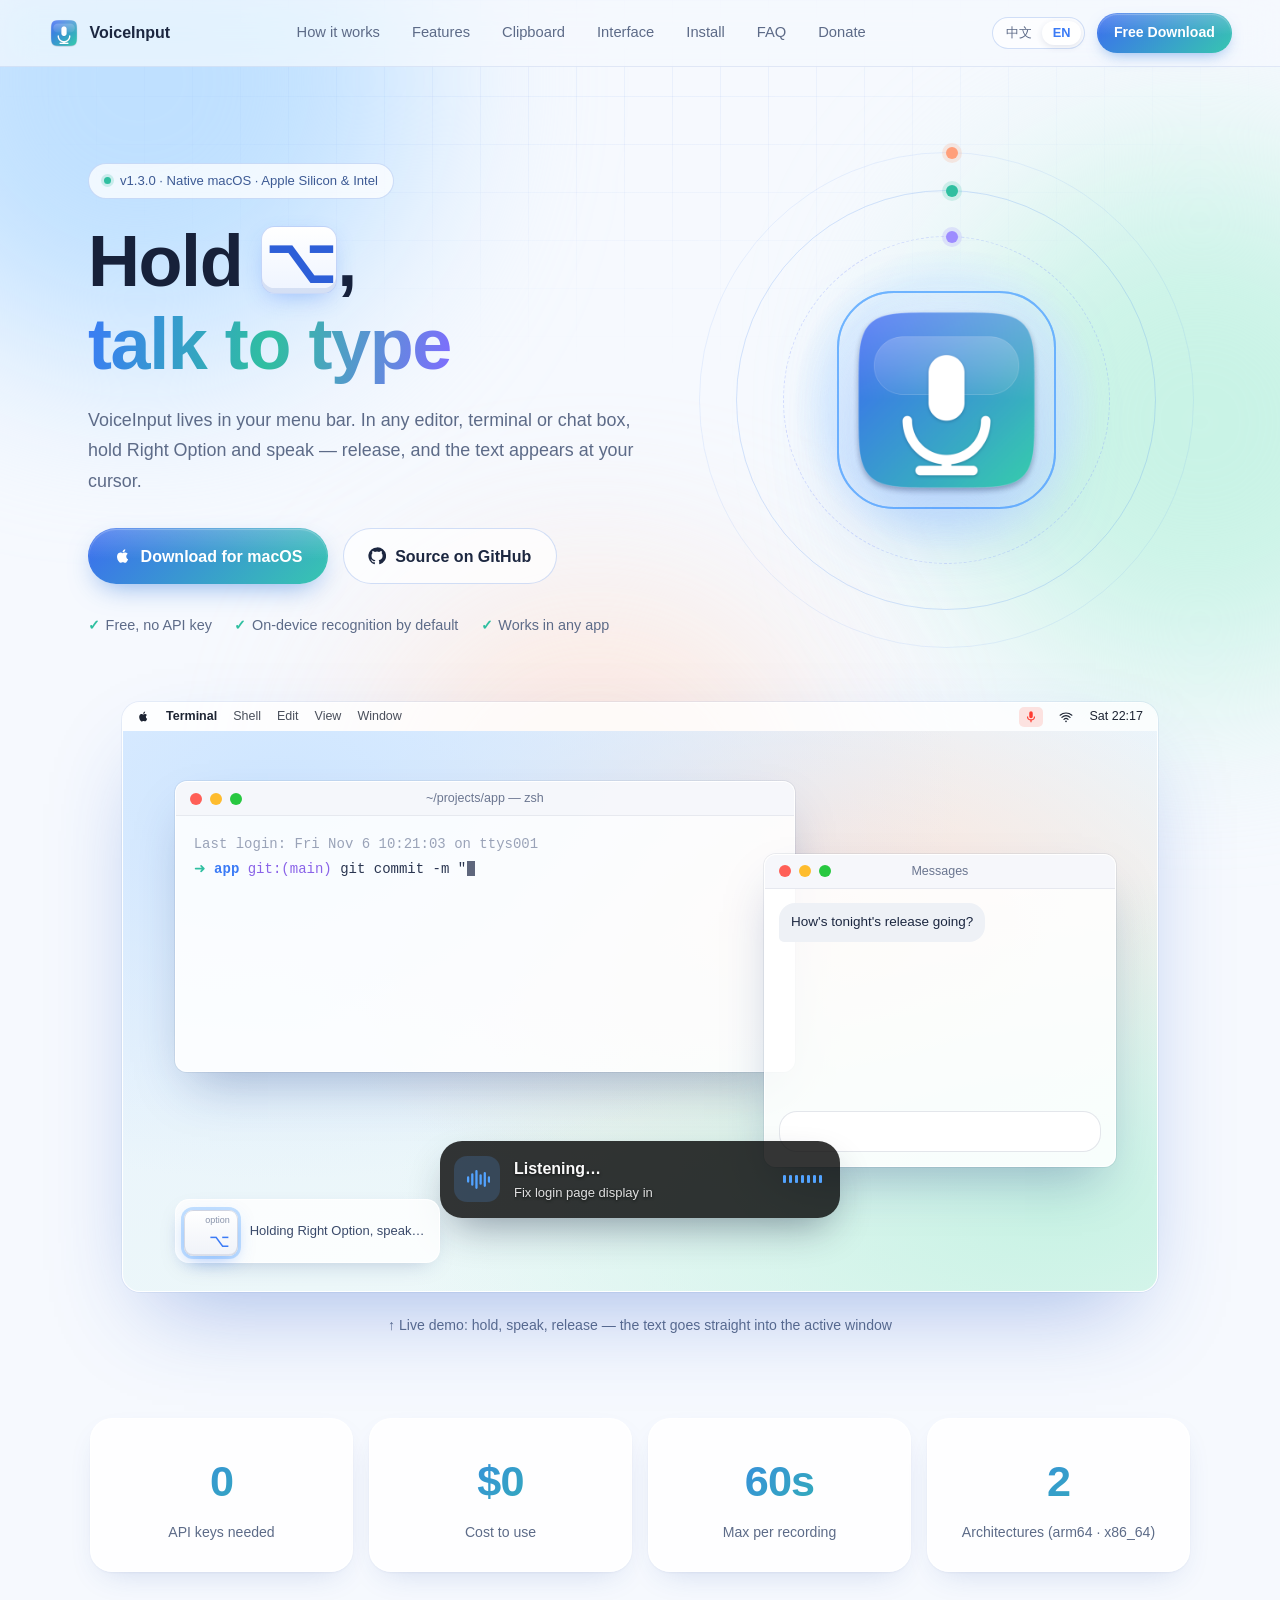
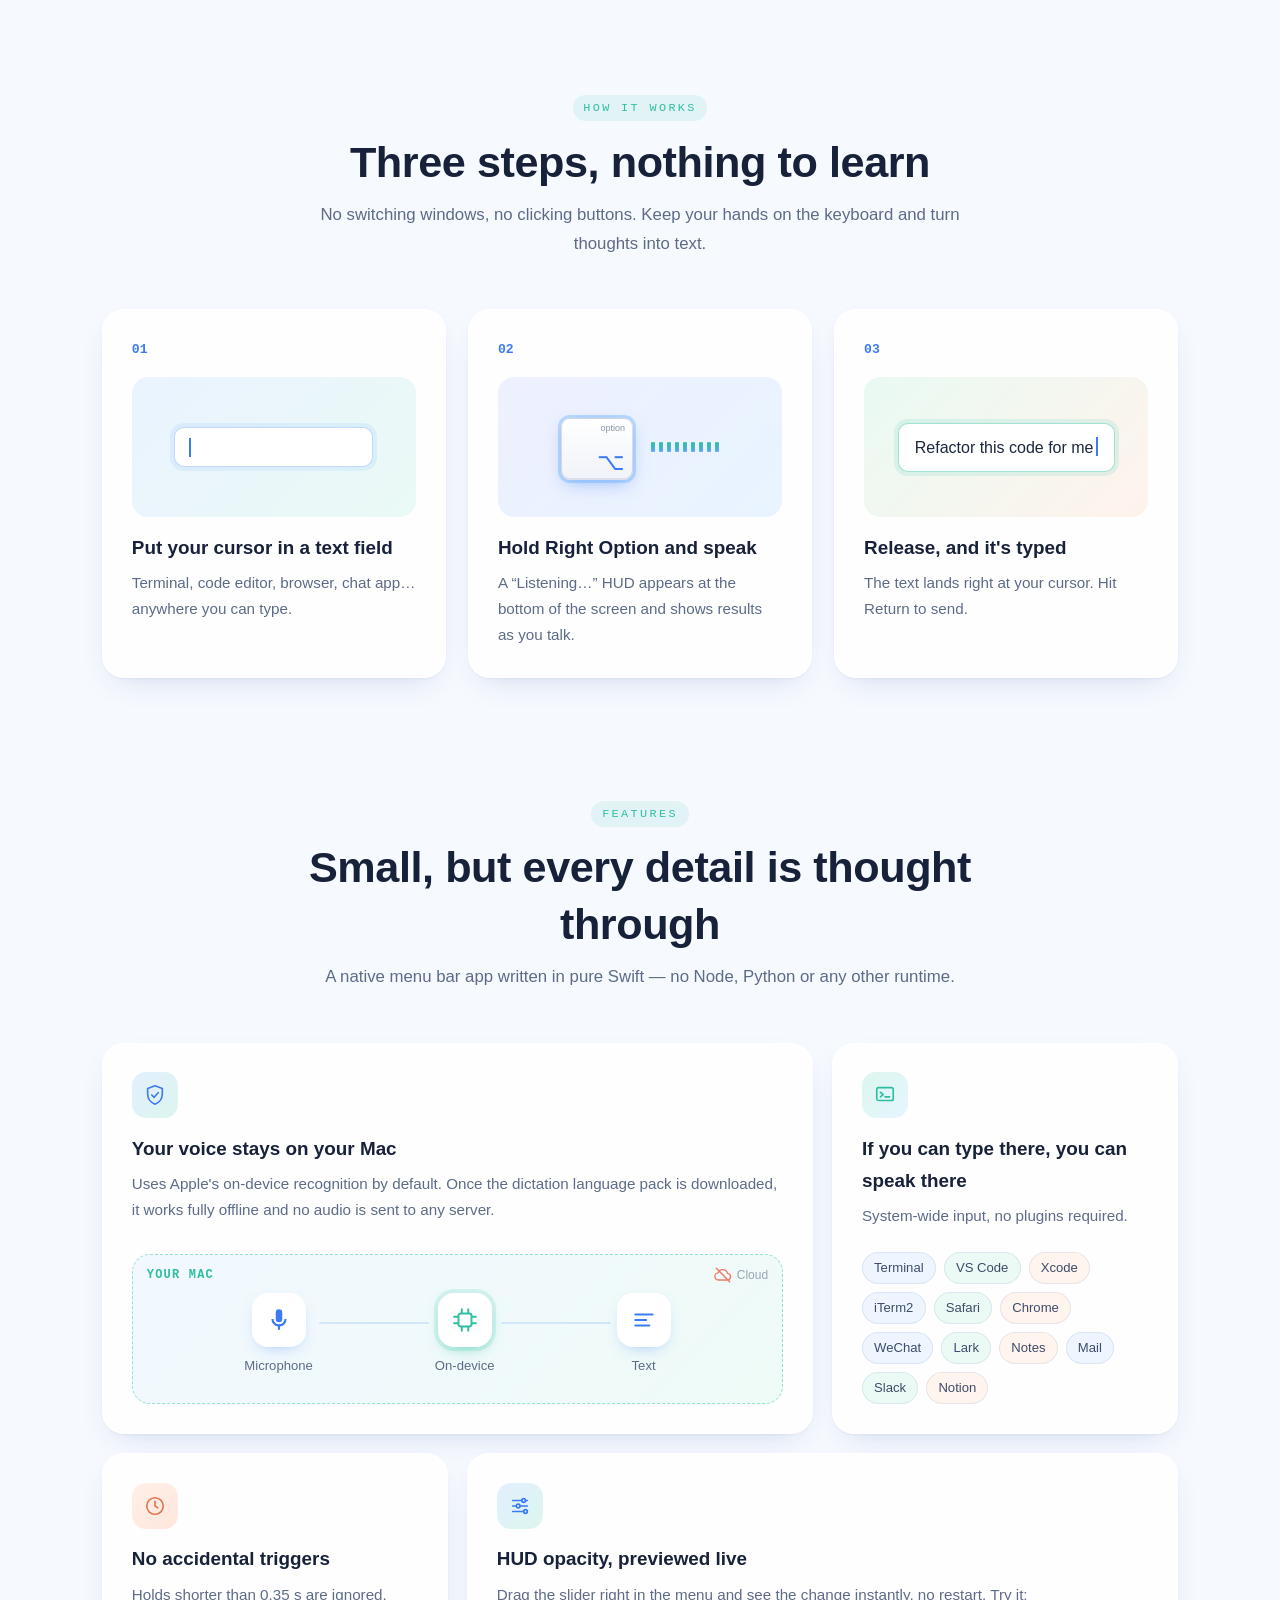
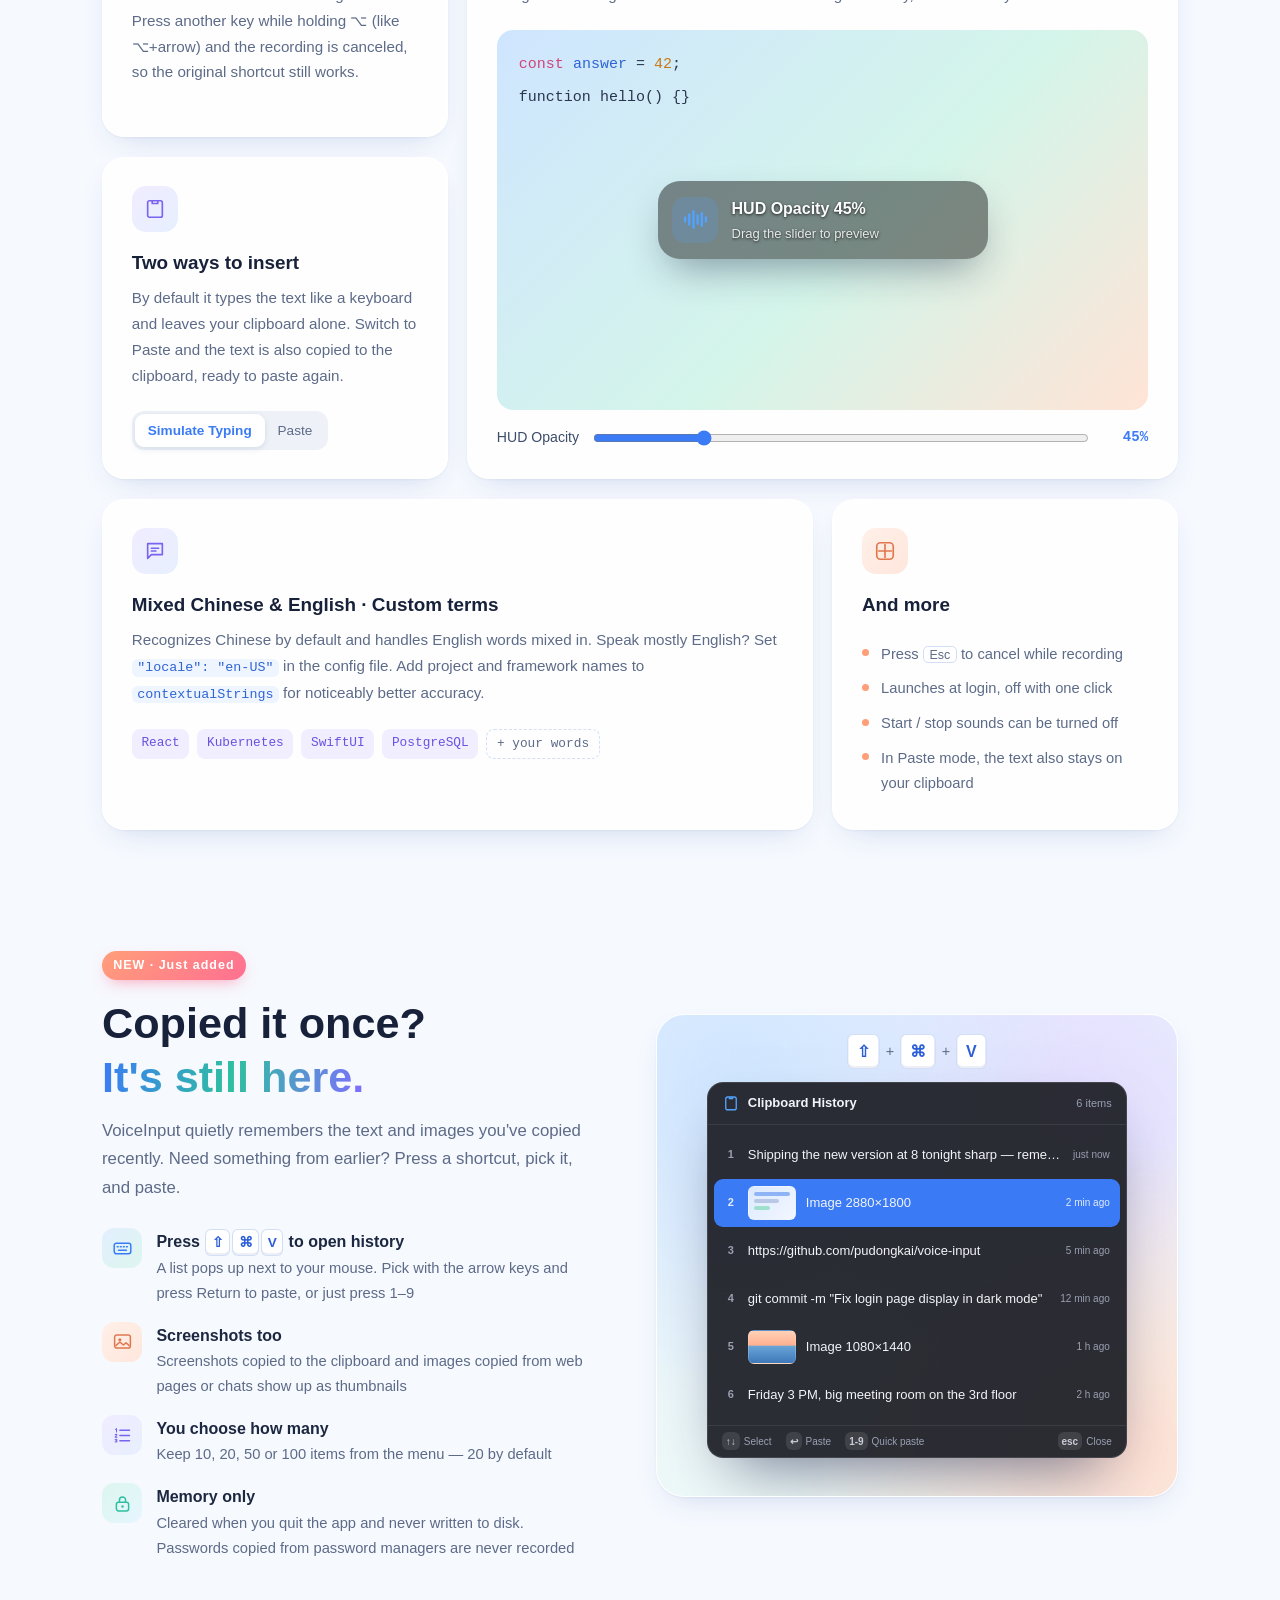
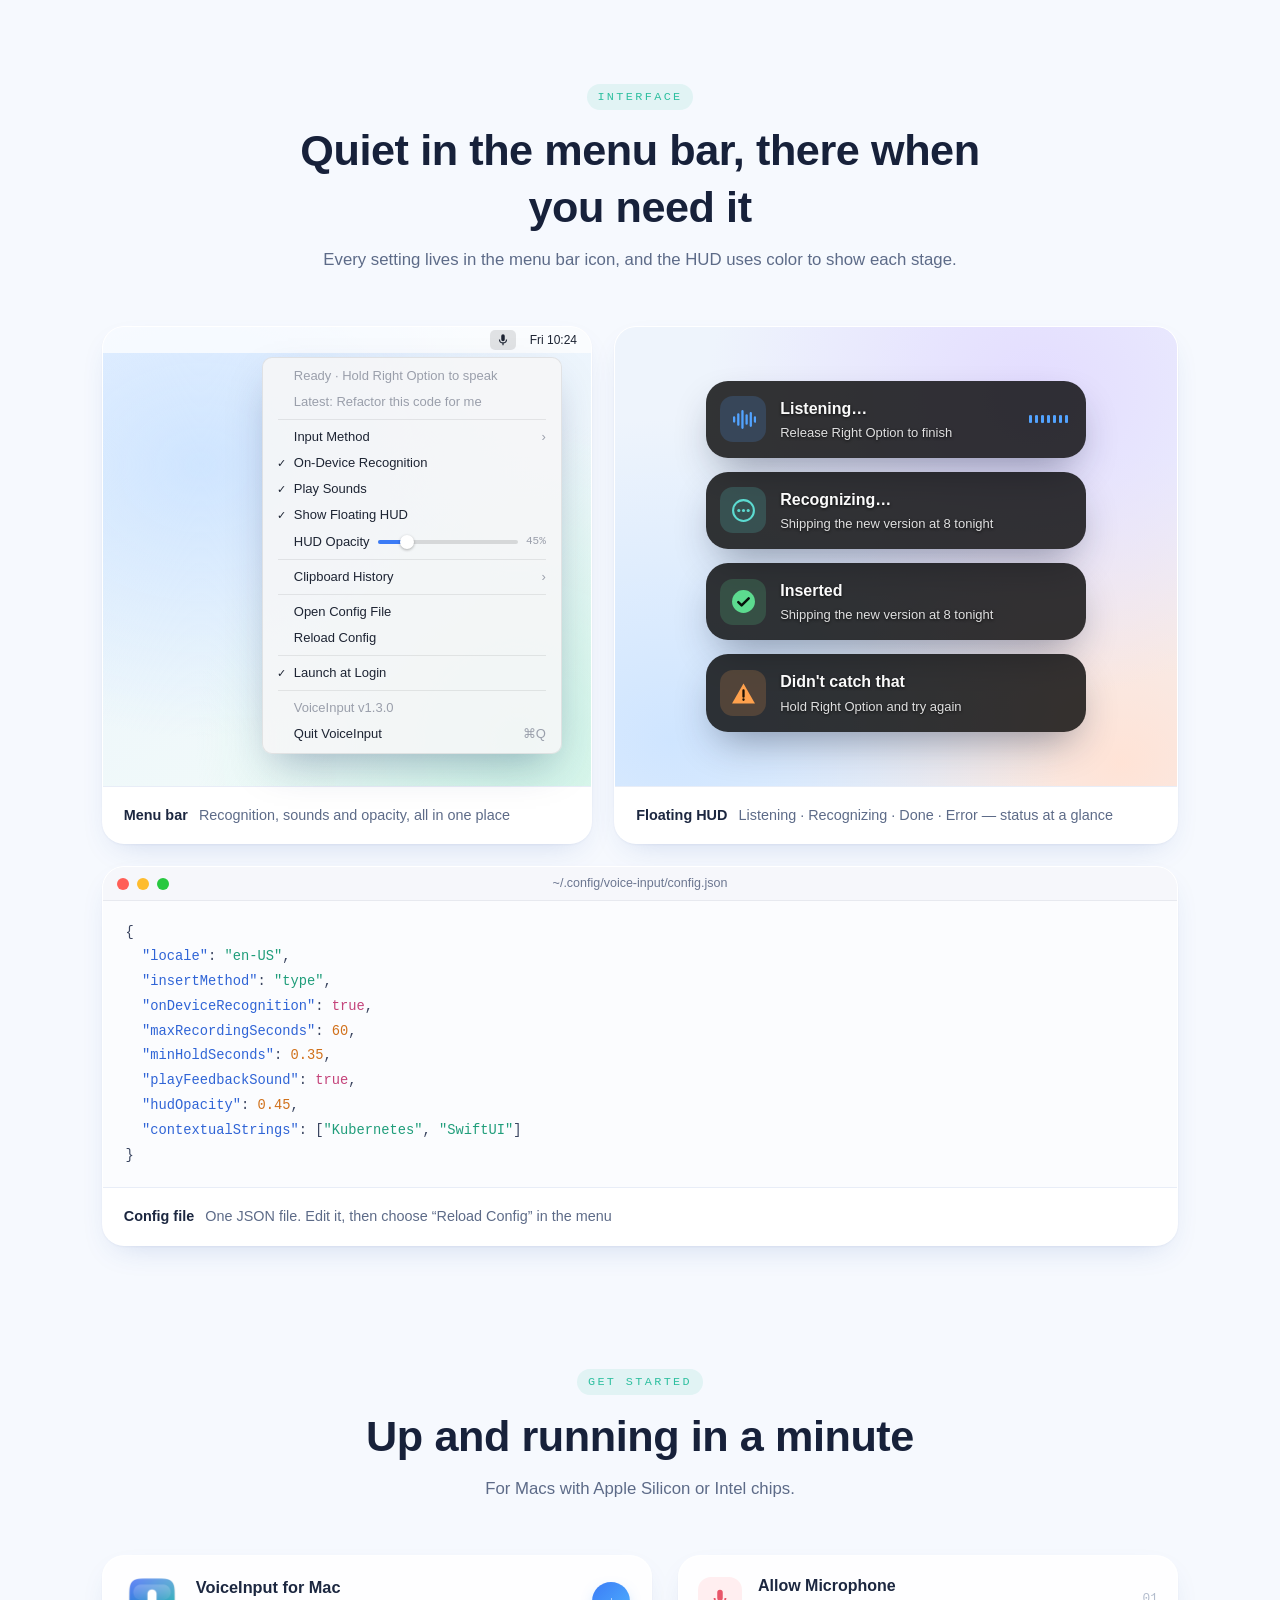
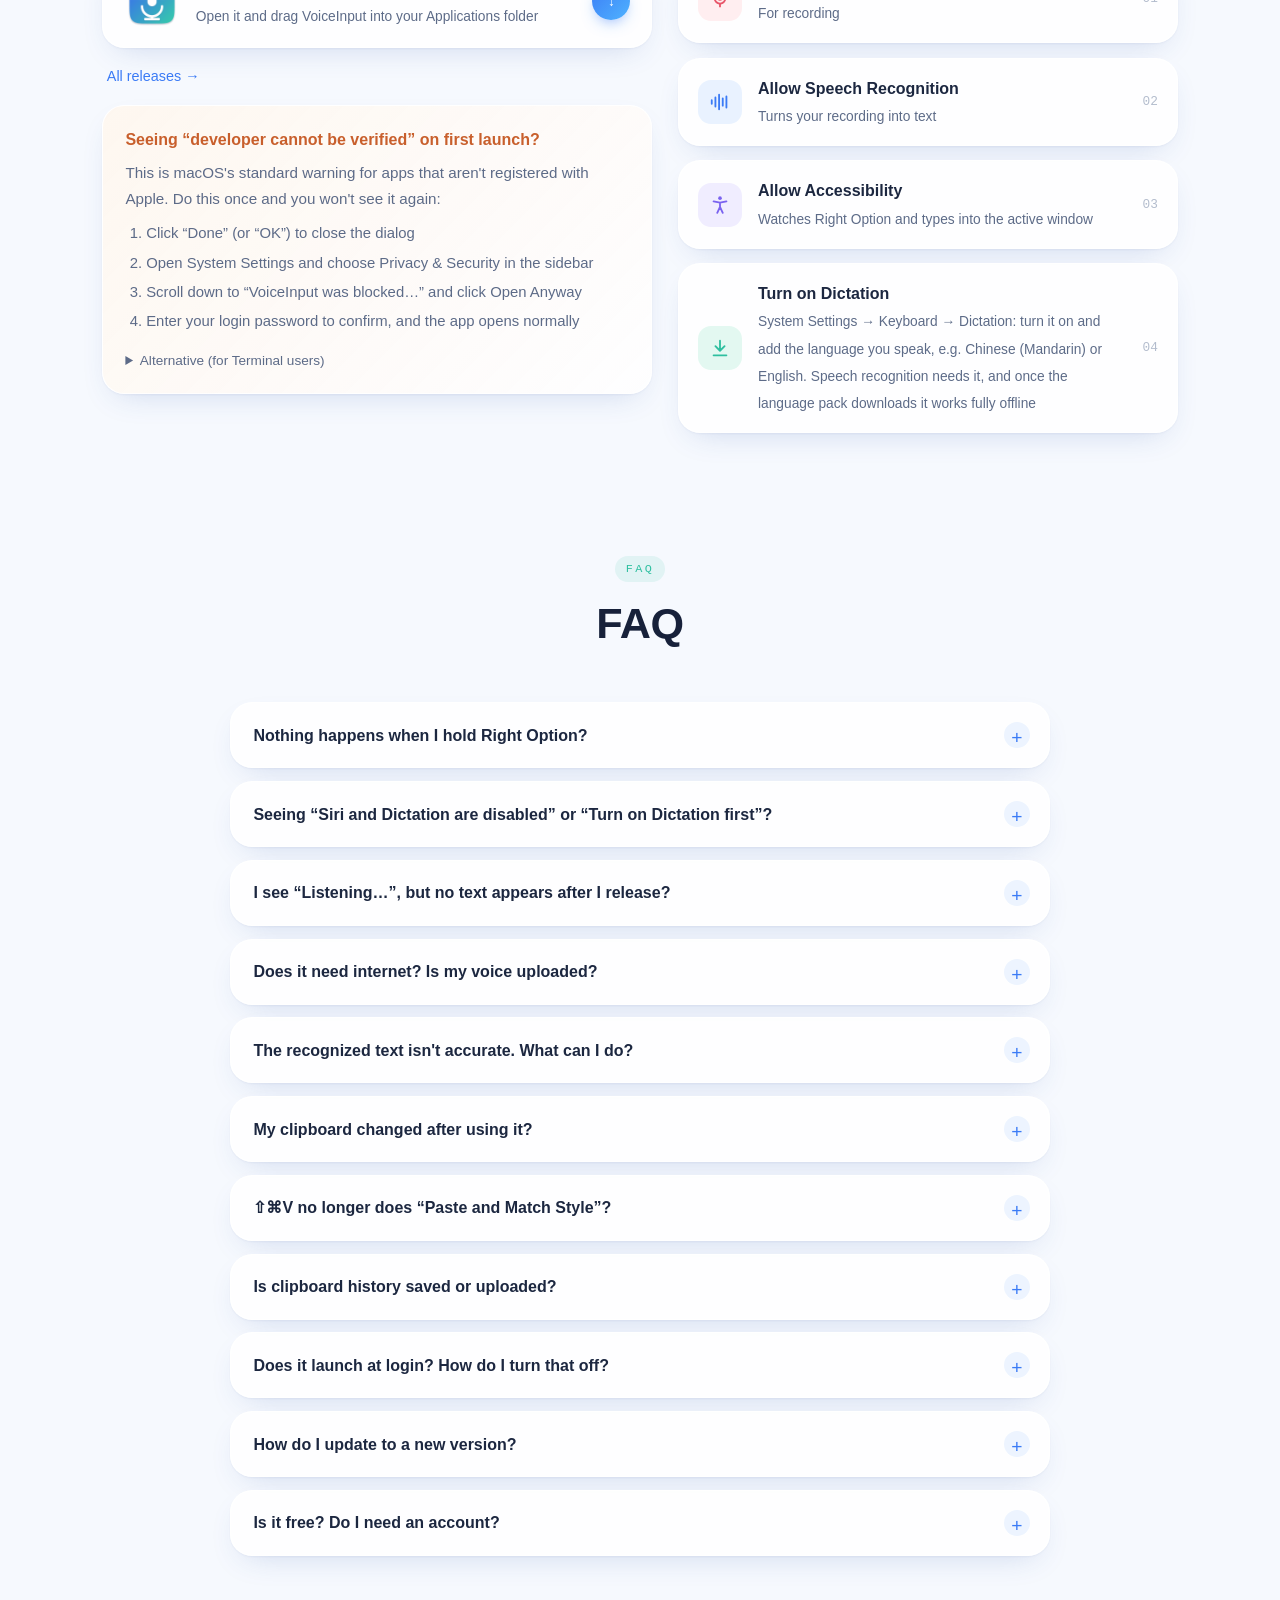
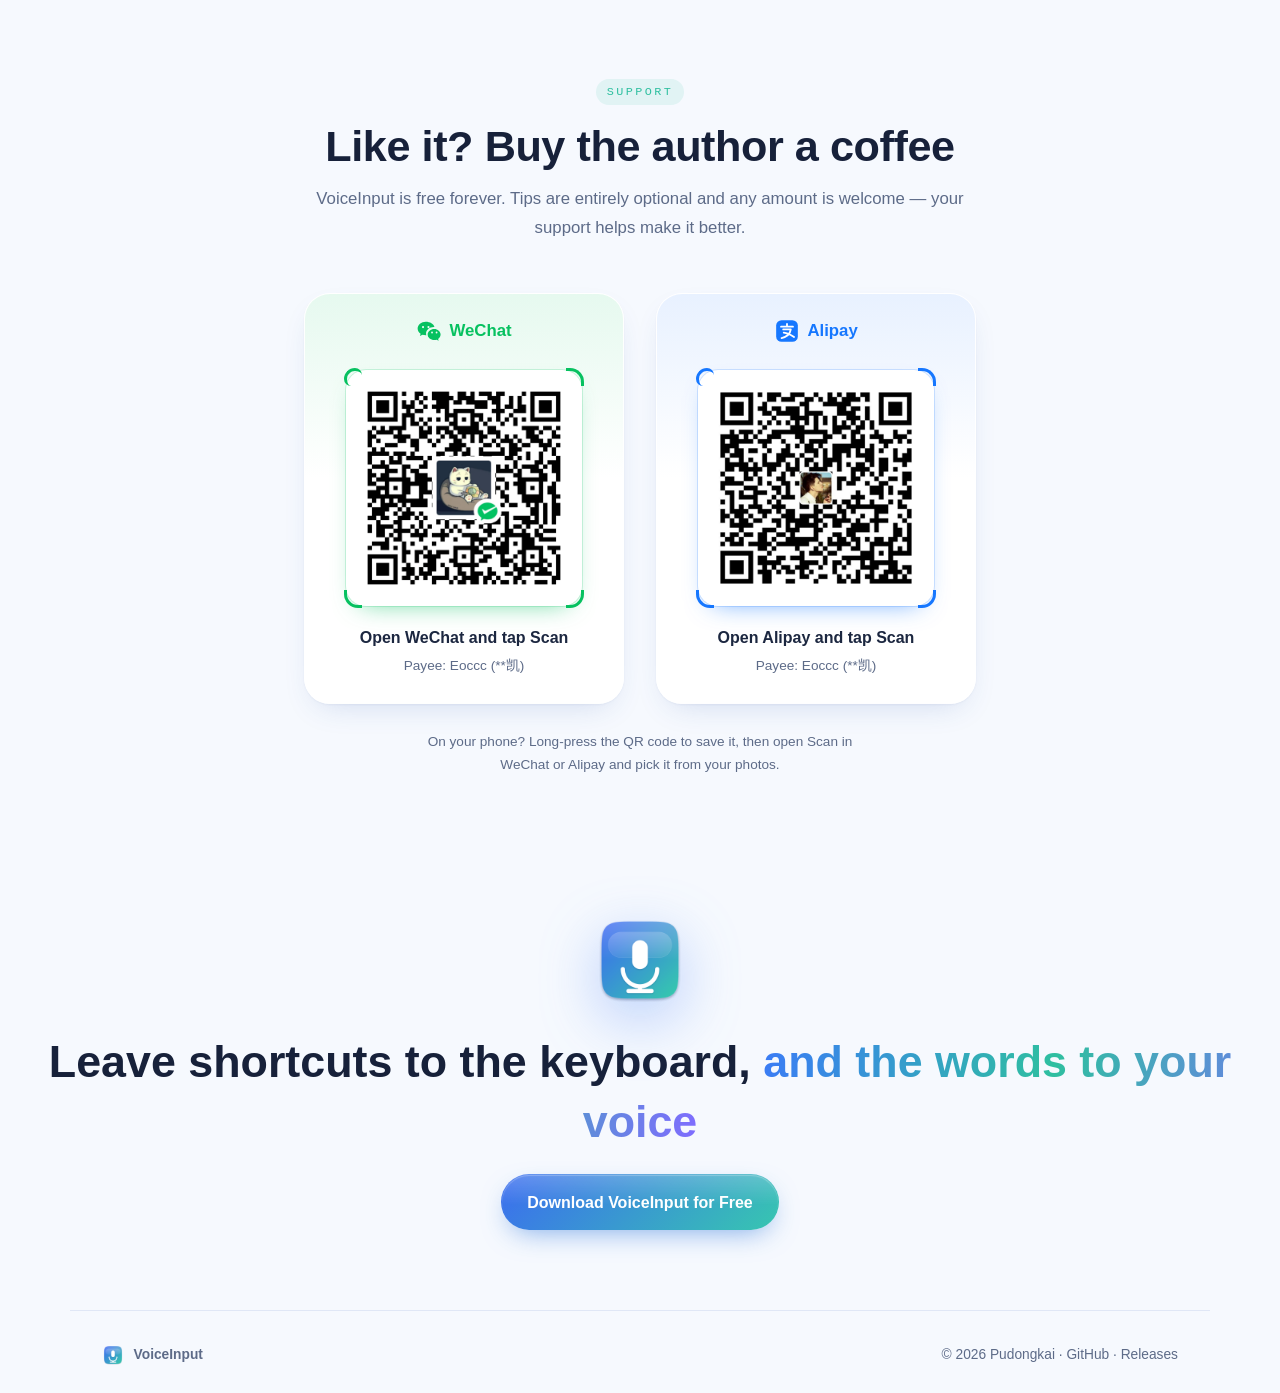
==== commit 66f9f2a5: "Bump version to 1.3.0 (build 12) Co-Authored-By: Claude Opus 5.5 <noreply@anthropic.com>" ====
--- a/site/index.html
+++ b/site/index.html
@@ -70,7 +70,7 @@
     <div class="hero-copy">
       <div class="pill reveal">
         <span class="pill-dot"></span>
-        <span data-i18n="hero.pill">v1.2.1 · macOS 原生 · Apple Silicon &amp; Intel</span>
+        <span data-i18n="hero.pill">v1.3.0 · macOS 原生 · Apple Silicon &amp; Intel</span>
       </div>
       <h1 class="reveal" data-i18n="hero.title">
         按住 <kbd class="kbd-hero">⌥</kbd>，<br />
@@ -395,7 +395,7 @@
             <hr />
             <div class="mm-item" data-i18n="gal.mLogin"><i>✓</i>开机启动</div>
             <hr />
-            <div class="mm-item dis">VoiceInput v1.2.1</div>
+            <div class="mm-item dis">VoiceInput v1.3.0</div>
             <div class="mm-item" data-i18n="gal.mQuit">退出 VoiceInput<span class="sc">⌘Q</span></div>
           </div>
         </div>
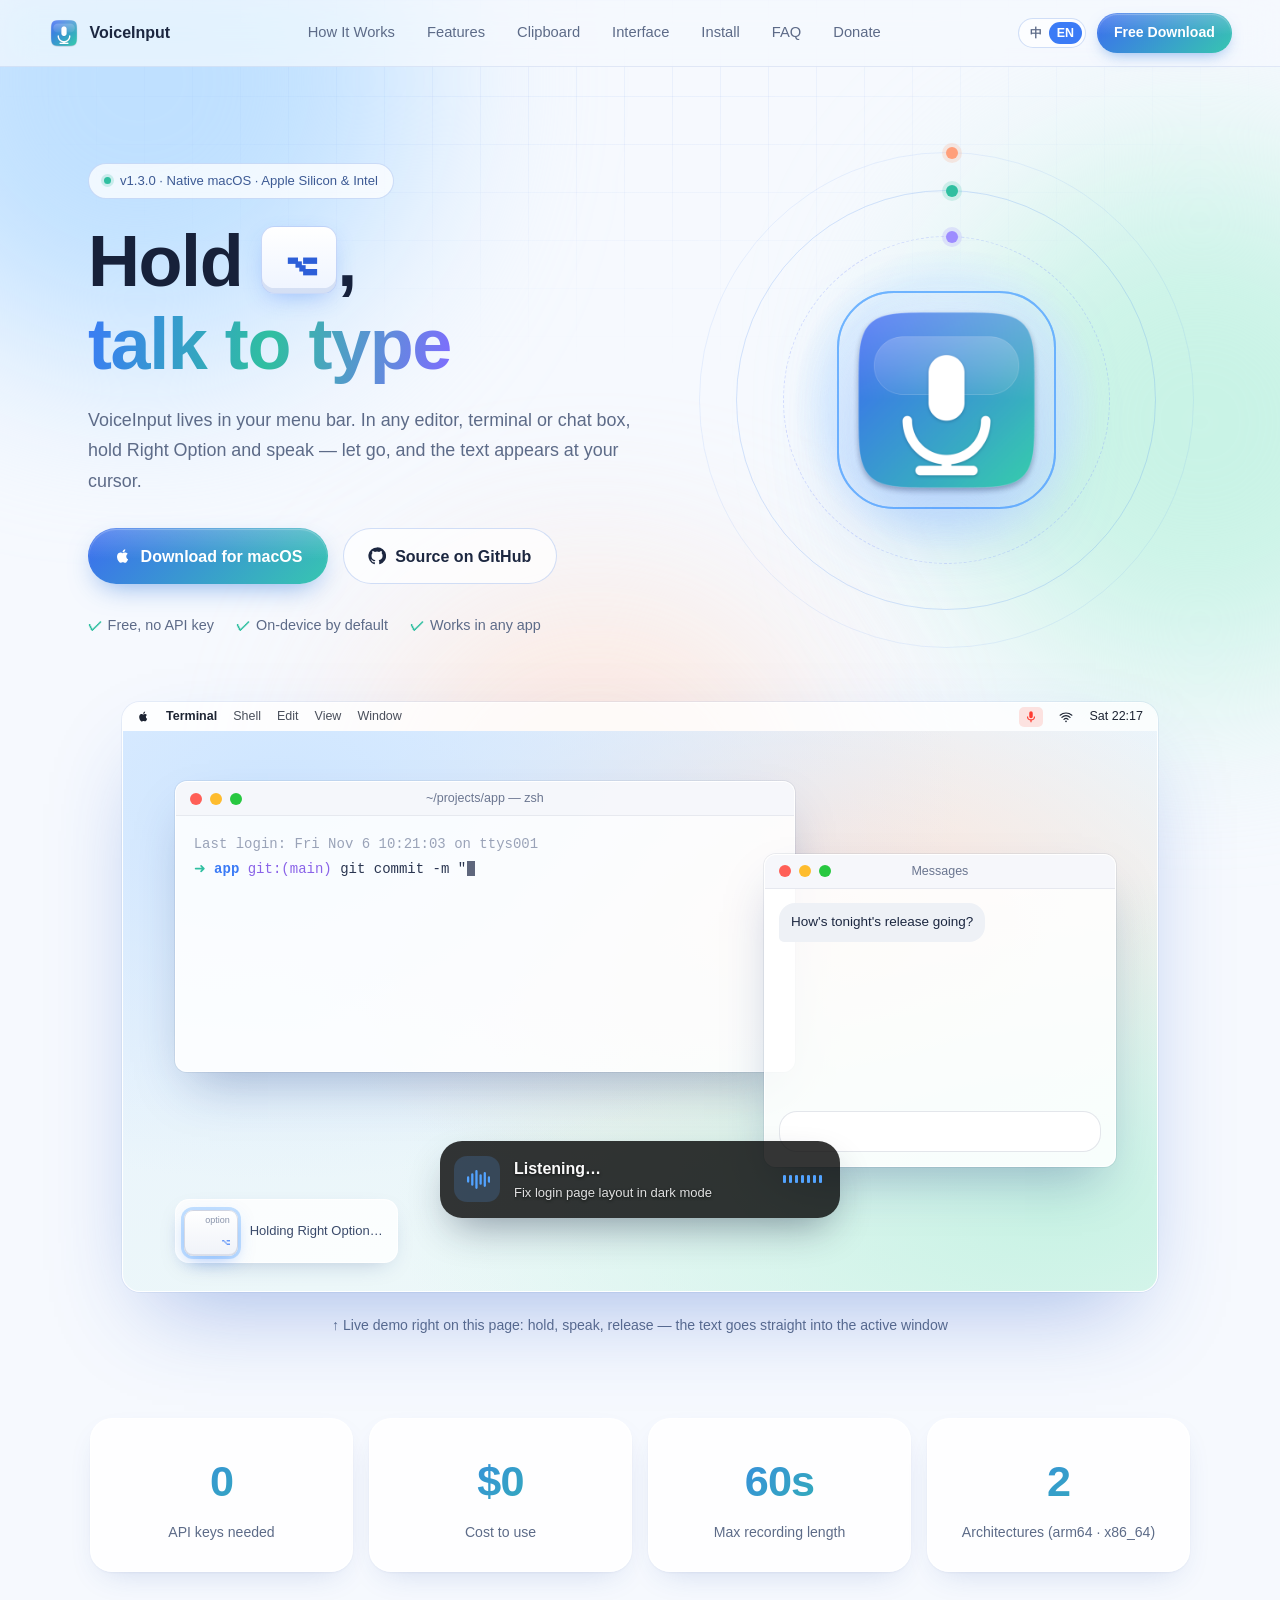
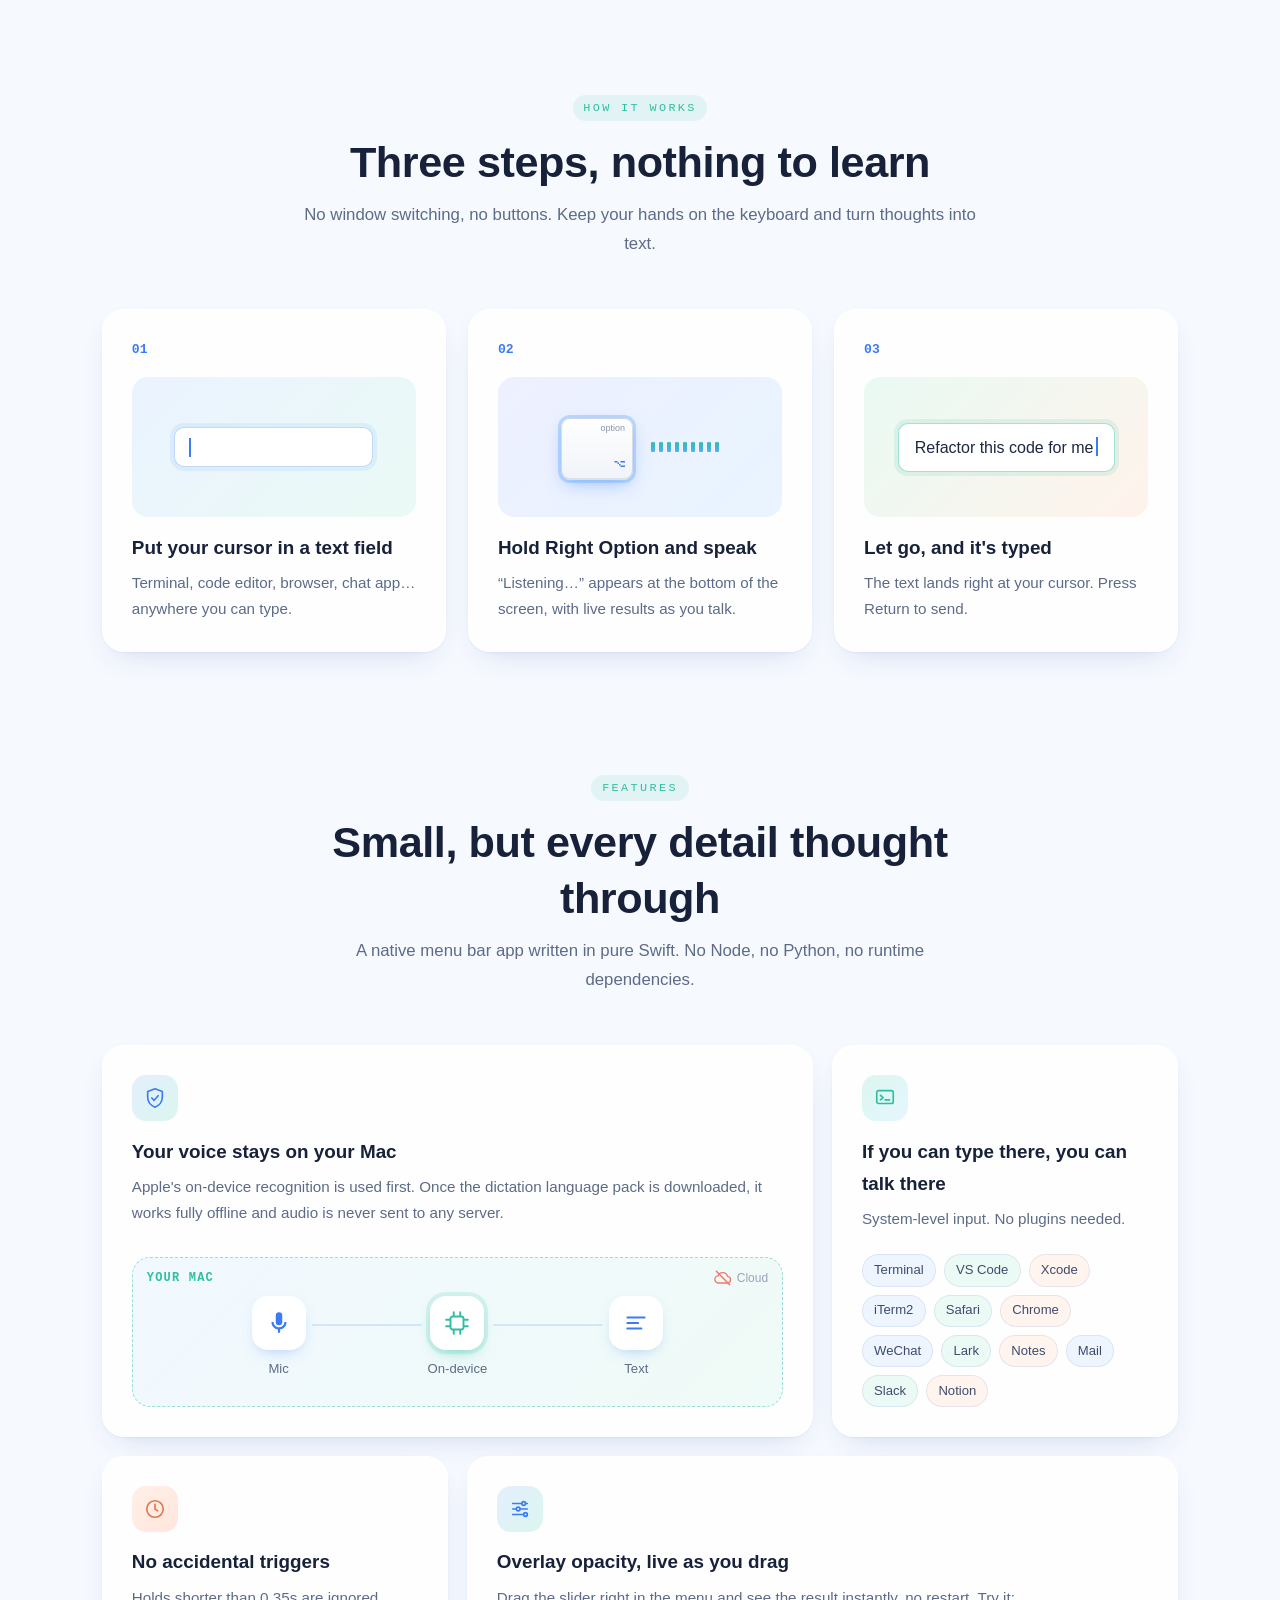
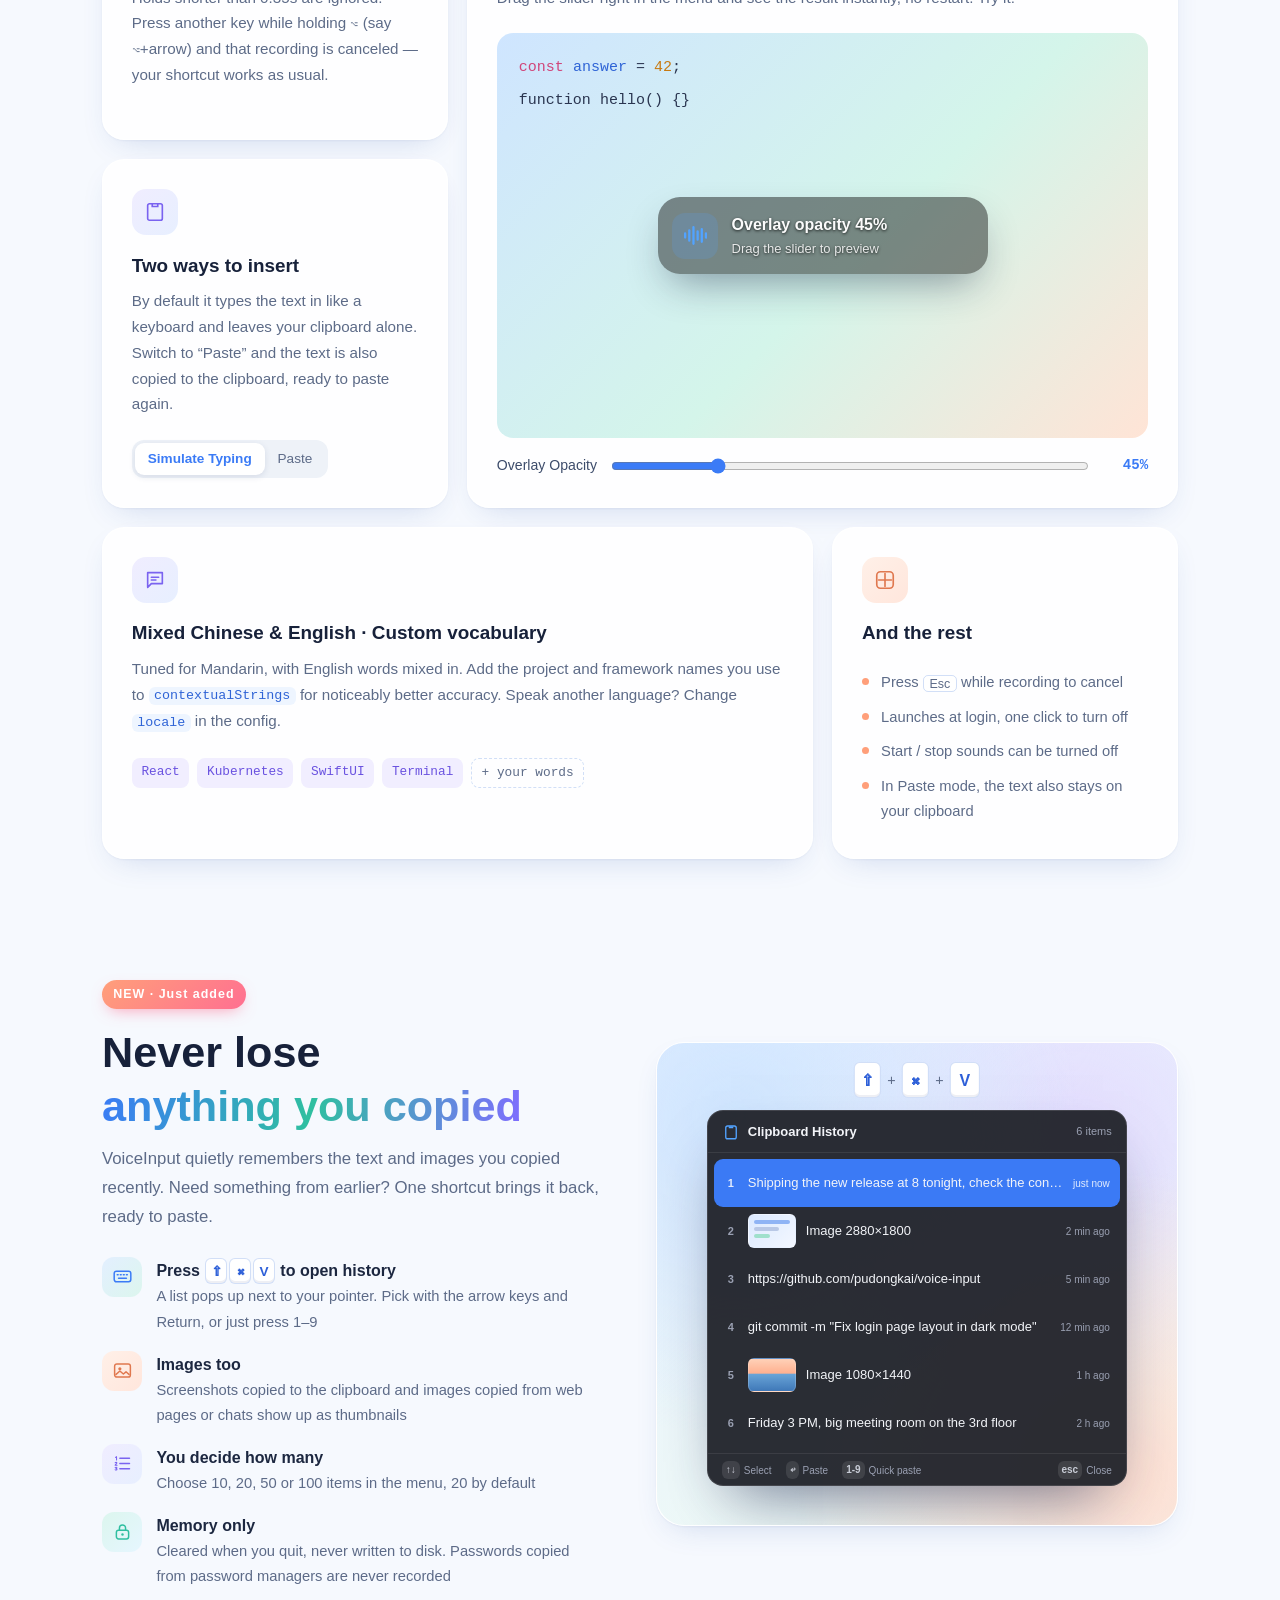
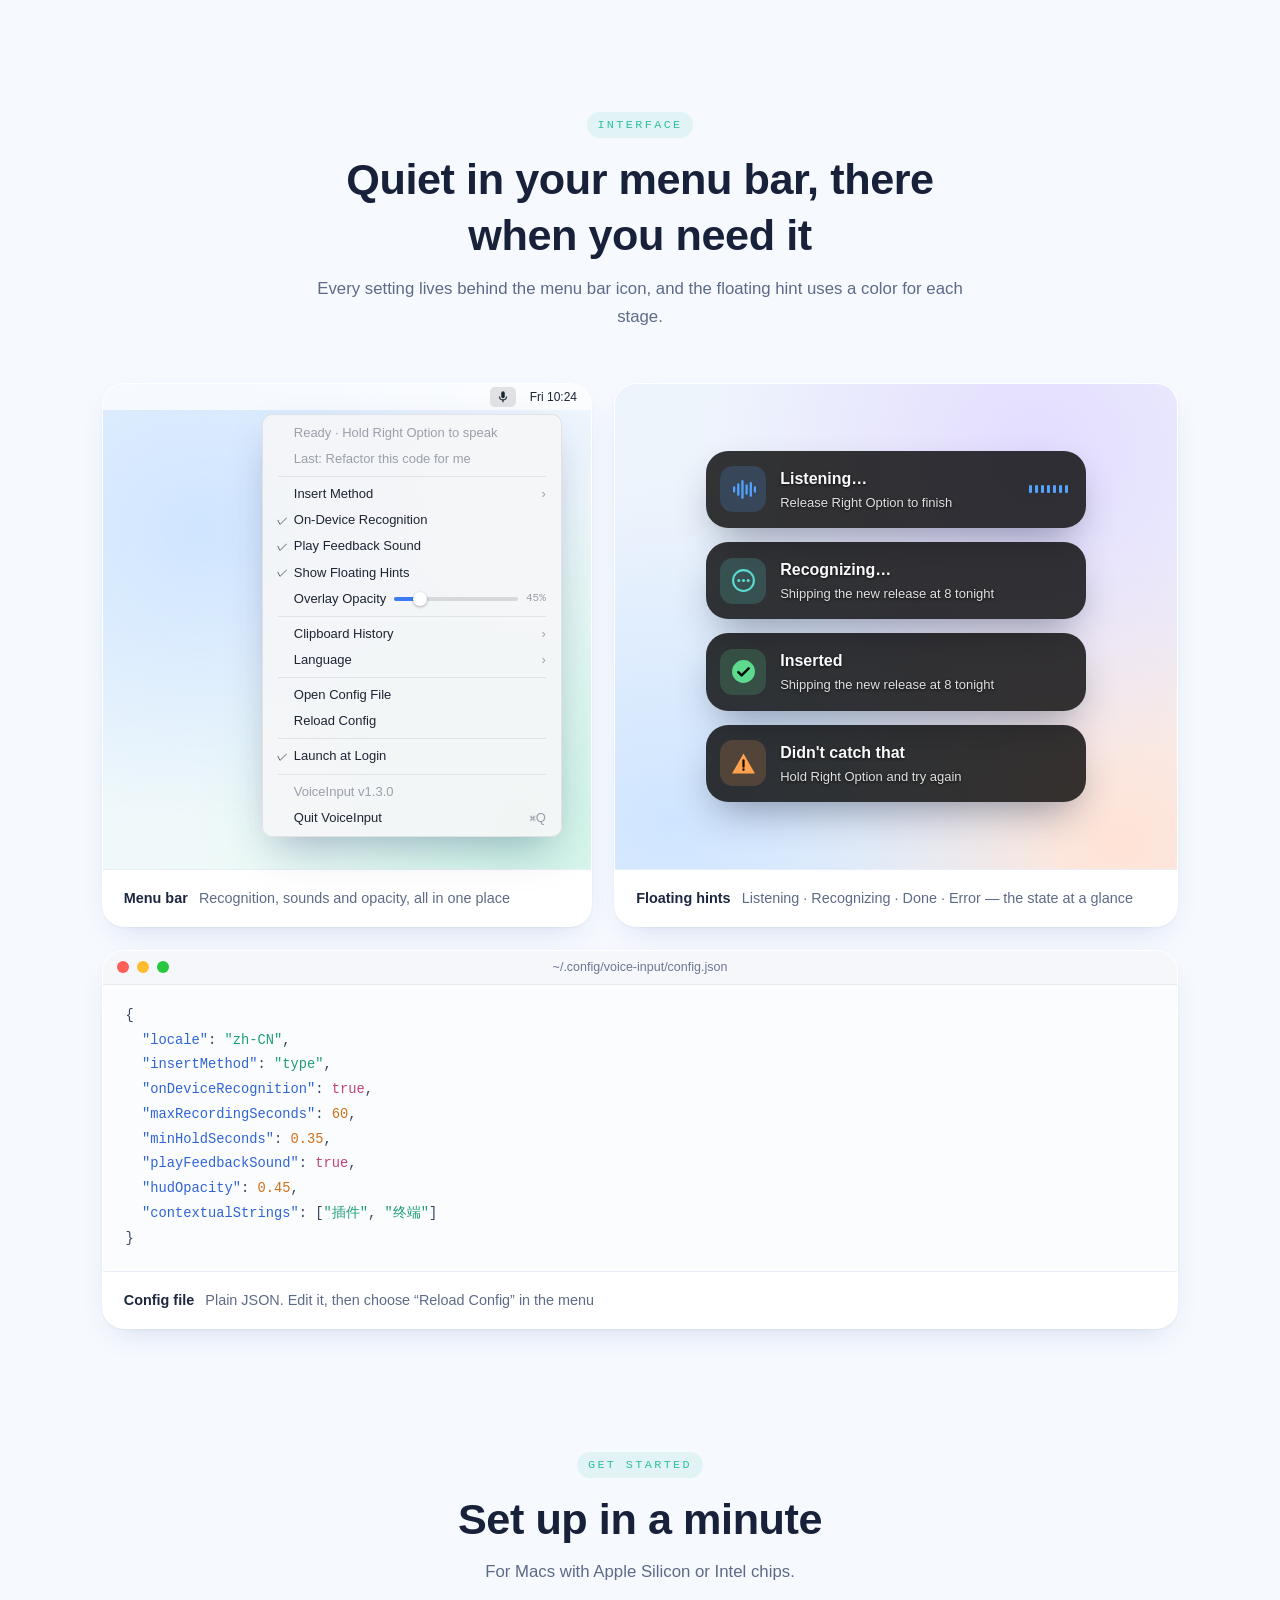
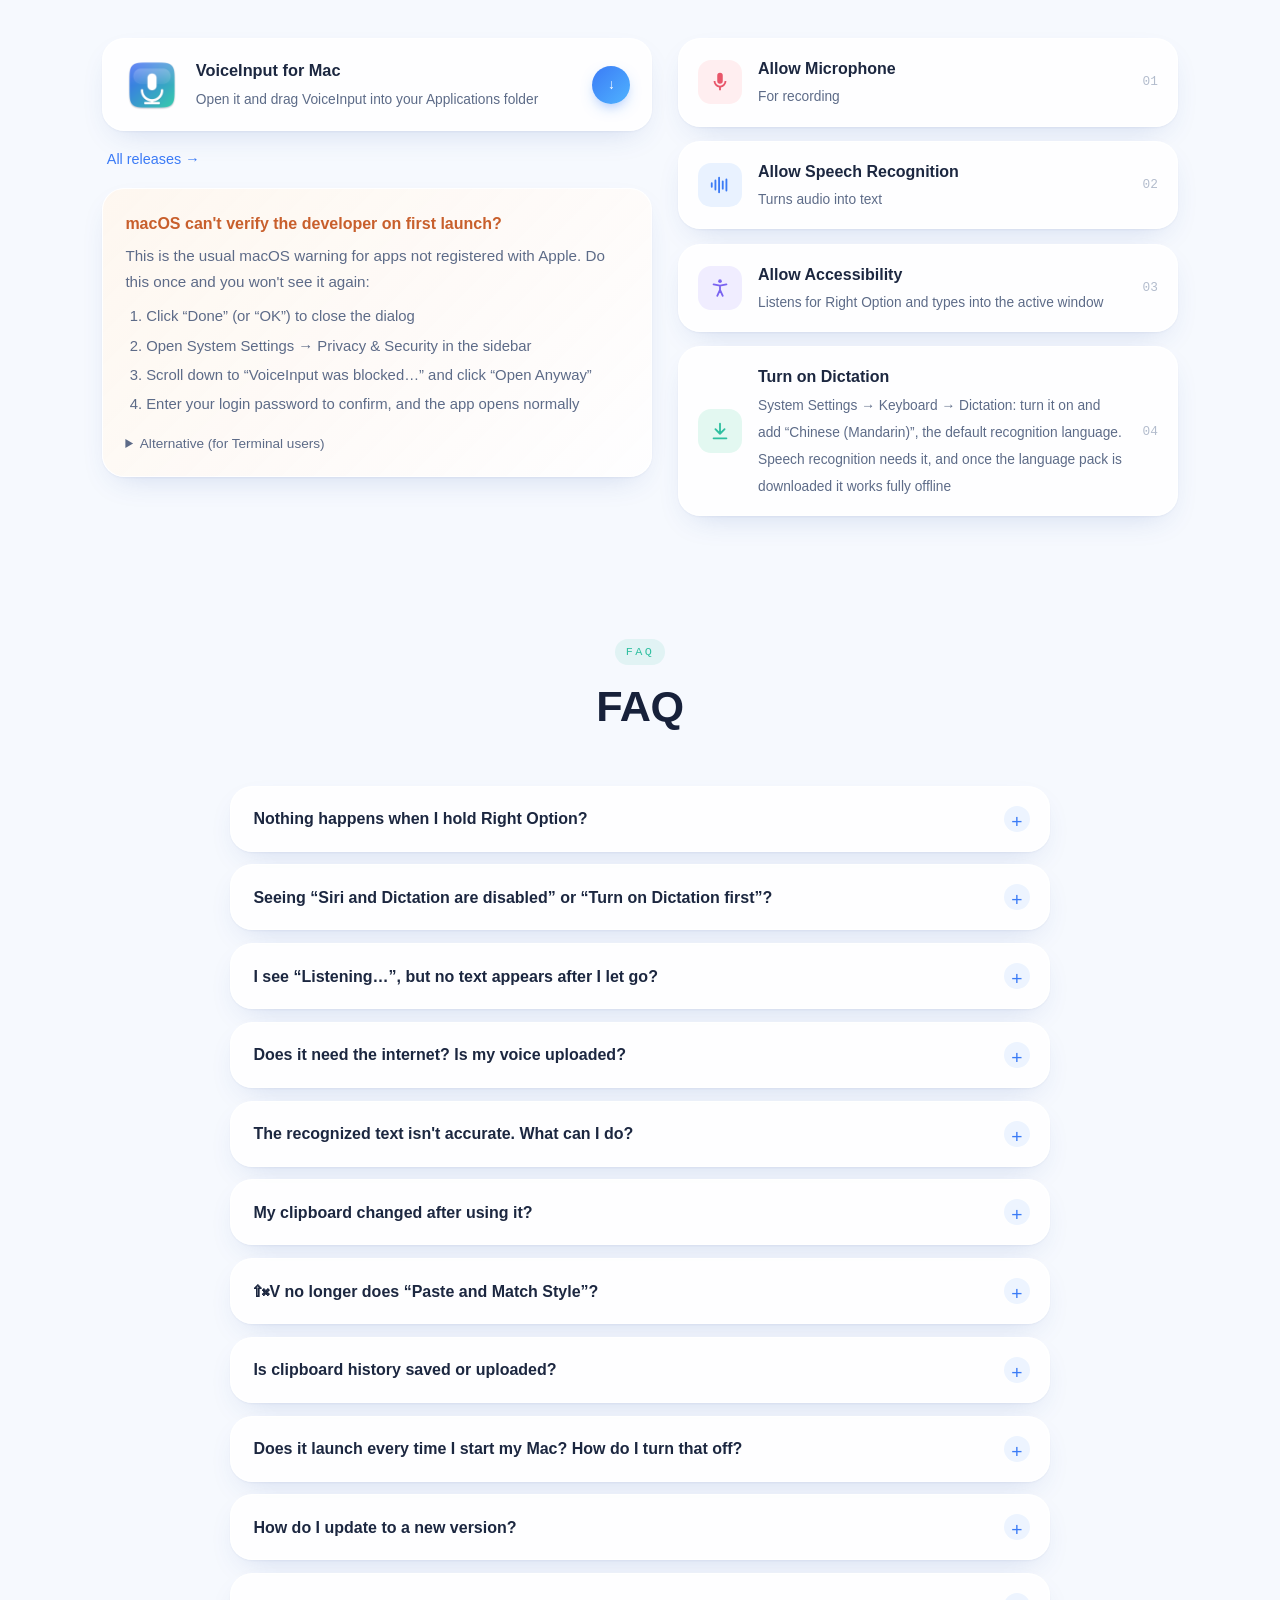
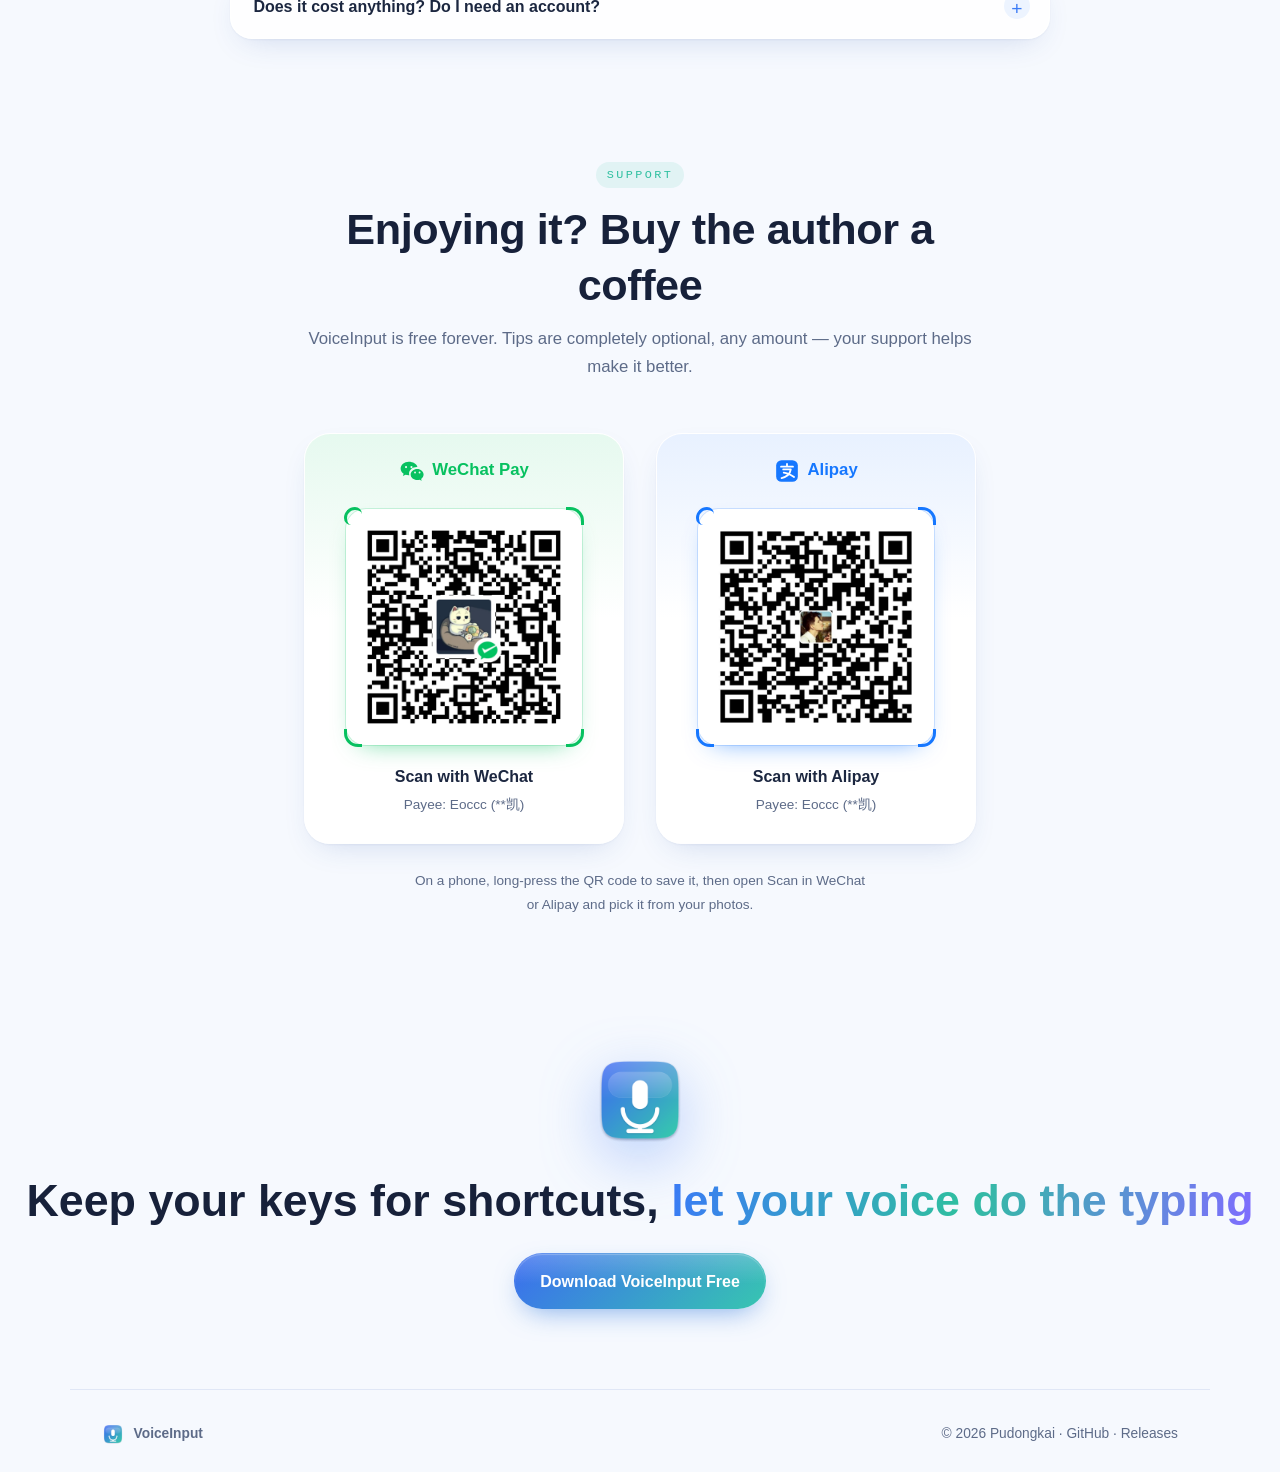
==== commit 3a3a570c: "Add an English version of the site that follows the browser language Chinese stays in the HTML as th" ====
--- a/site/index.html
+++ b/site/index.html
@@ -3,23 +3,6 @@
 <head>
   <meta charset="UTF-8" />
   <meta name="viewport" content="width=device-width, initial-scale=1.0" />
-  <script>
-    /* 尽早确定页面语言：手动选择优先，否则按浏览器首选语言，zh 开头用中文，其余用英文。
-       英文时先隐藏页面，等 i18n.js 替换完文案再显示，避免先闪一下中文；超时兜底防止脚本加载失败时页面一直空白。 */
-    (function () {
-      var d = document.documentElement, l;
-      try { l = localStorage.getItem("lang"); } catch (e) {}
-      if (l !== "zh" && l !== "en") {
-        var n = (navigator.languages && navigator.languages[0]) || navigator.language || "";
-        l = /^zh/i.test(n) ? "zh" : "en";
-      }
-      d.lang = l === "zh" ? "zh-CN" : "en";
-      if (l === "en") {
-        d.classList.add("i18n-pending");
-        setTimeout(function () { d.classList.remove("i18n-pending"); }, 3000);
-      }
-    })();
-  </script>
   <title data-i18n="meta.title">VoiceInput — 按住 ⌥，说出来就是文字</title>
   <meta name="description" data-i18n-attr="content:meta.desc" content="VoiceInput 是一款原生 macOS 菜单栏语音输入工具。按住右 Option 说话，松开即输入到任意编辑器、终端和聊天框。免费、无需 API Key，默认本机识别，还能记住剪贴板历史。" />
   <meta property="og:title" data-i18n-attr="content:meta.title" content="VoiceInput — 按住 ⌥，说出来就是文字" />
@@ -57,10 +40,8 @@
       <a href="#donate" data-i18n="nav.donate">打赏</a>
     </div>
     <div class="nav-actions">
-      <div class="lang-toggle" role="group" aria-label="Language / 语言">
-        <button type="button" data-lang="zh" lang="zh-CN" aria-pressed="false">中文</button>
-        <button type="button" data-lang="en" lang="en" aria-pressed="false">EN</button>
-      </div>
+      <!-- 语言切换：高亮当前语言，点击切换到另一种 -->
+      <button class="lang-switch" id="langSwitch" type="button" data-i18n-attr="aria-label:nav.langLabel;title:nav.langLabel" aria-label="切换到英文" title="切换到英文"><span lang="zh-CN">中</span><span lang="en">EN</span></button>
       <a class="btn btn-sm btn-primary btn-glow" href="#download" data-i18n="nav.download">免费下载</a>
     </div>
   </nav>
@@ -87,13 +68,13 @@
         </a>
         <a class="btn btn-ghost" href="https://github.com/pudongkai/voice-input" target="_blank" rel="noopener">
           <svg viewBox="0 0 24 24" width="18" height="18" aria-hidden="true"><path fill="currentColor" d="M12 .5a11.5 11.5 0 0 0-3.64 22.41c.58.1.79-.25.79-.56v-2c-3.2.7-3.88-1.37-3.88-1.37-.52-1.33-1.28-1.69-1.28-1.69-1.05-.72.08-.7.08-.7 1.16.08 1.77 1.19 1.77 1.19 1.03 1.77 2.7 1.26 3.36.96.1-.75.4-1.26.73-1.55-2.55-.29-5.24-1.28-5.24-5.69 0-1.26.45-2.29 1.19-3.09-.12-.29-.52-1.46.11-3.05 0 0 .97-.31 3.17 1.18a11 11 0 0 1 5.77 0c2.2-1.49 3.17-1.18 3.17-1.18.63 1.59.23 2.76.11 3.05.74.8 1.19 1.83 1.19 3.09 0 4.42-2.69 5.39-5.25 5.68.41.36.78 1.06.78 2.14v3.17c0 .31.21.67.8.56A11.5 11.5 0 0 0 12 .5z"/></svg>
-          <span data-i18n="hero.source">GitHub 源码</span>
+          <span data-i18n="hero.github">GitHub 源码</span>
         </a>
       </div>
       <ul class="hero-meta reveal">
-        <li><span class="check">✓</span><span data-i18n="hero.meta1">免费，无需 API Key</span></li>
-        <li><span class="check">✓</span><span data-i18n="hero.meta2">默认本机识别</span></li>
-        <li><span class="check">✓</span><span data-i18n="hero.meta3">任意 App 通用</span></li>
+        <li data-i18n="hero.meta1"><span class="check">✓</span>免费，无需 API Key</li>
+        <li data-i18n="hero.meta2"><span class="check">✓</span>默认本机识别</li>
+        <li data-i18n="hero.meta3"><span class="check">✓</span>任意 App 通用</li>
       </ul>
     </div>
 
@@ -122,7 +103,7 @@
           <span class="mb-mic" id="mbMic" title="VoiceInput">
             <svg viewBox="0 0 24 24" width="14" height="14" aria-hidden="true"><path fill="currentColor" d="M12 14a3 3 0 0 0 3-3V5a3 3 0 0 0-6 0v6a3 3 0 0 0 3 3zm5-3a5 5 0 0 1-10 0H5a7 7 0 0 0 6 6.92V21h2v-3.08A7 7 0 0 0 19 11h-2z"/></svg>
           </span>
-          <svg viewBox="0 0 24 24" width="14" height="14" aria-hidden="true"><path d="M2 9a15 15 0 0 1 20 0M5 12.5a10 10 0 0 1 14 0M8.5 16a5 5 0 0 1 7 0" stroke="currentColor" stroke-width="2" fill="none" stroke-linecap="round"/><circle cx="12" cy="19.5" r="1.4" fill="currentColor"/></svg><span class="mb-time" id="mbTime" data-i18n="demo.time">周五 10:24</span>
+          <svg viewBox="0 0 24 24" width="14" height="14" aria-hidden="true"><path d="M2 9a15 15 0 0 1 20 0M5 12.5a10 10 0 0 1 14 0M8.5 16a5 5 0 0 1 7 0" stroke="currentColor" stroke-width="2" fill="none" stroke-linecap="round"/><circle cx="12" cy="19.5" r="1.4" fill="currentColor"/></svg><span class="mb-time" id="mbTime">周五 10:24</span>
         </div>
       </div>
       <div class="mac-desktop">
@@ -166,7 +147,7 @@
         <!-- 键盘提示 -->
         <div class="key-hint" id="keyHint">
           <kbd class="key-opt" id="keyOpt"><small>option</small>⌥</kbd>
-          <span id="keyHintText" data-i18n="demo.hint">按住右 Option 说话</span>
+          <span id="keyHintText" data-i18n="demo.keyHint">按住右 Option 说话</span>
         </div>
       </div>
     </div>
@@ -186,26 +167,26 @@
     <div class="section-head reveal">
       <span class="eyebrow">HOW IT WORKS</span>
       <h2 data-i18n="how.title">三步，没有学习成本</h2>
-      <p data-i18n="how.desc">不切换窗口，不点按钮。手不离键盘，就能把想法变成文字。</p>
+      <p data-i18n="how.sub">不切换窗口，不点按钮。手不离键盘，就能把想法变成文字。</p>
     </div>
     <div class="steps">
       <div class="step card reveal">
         <div class="step-num">01</div>
         <div class="step-visual"><div class="cursor-box"><span class="blink-caret"></span></div></div>
-        <h3 data-i18n="how.s1">光标停在输入框</h3>
-        <p data-i18n="how.s1d">终端、代码编辑器、浏览器、聊天软件……任何能打字的地方都行。</p>
+        <h3 data-i18n="how.s1t">光标停在输入框</h3>
+        <p data-i18n="how.s1p">终端、代码编辑器、浏览器、聊天软件……任何能打字的地方都行。</p>
       </div>
       <div class="step card reveal">
         <div class="step-num">02</div>
         <div class="step-visual"><kbd class="key-big pressing"><small>option</small>⌥</kbd><div class="mini-wave"><i></i><i></i><i></i><i></i><i></i><i></i><i></i><i></i><i></i></div></div>
-        <h3 data-i18n="how.s2">按住右 Option 说话</h3>
-        <p data-i18n="how.s2d">屏幕底部出现“正在聆听…”，边说边显示识别结果。</p>
+        <h3 data-i18n="how.s2t">按住右 Option 说话</h3>
+        <p data-i18n="how.s2p">屏幕底部出现“正在聆听…”，边说边显示识别结果。</p>
       </div>
       <div class="step card reveal">
         <div class="step-num">03</div>
-        <div class="step-visual"><div class="out-text" data-i18n="how.sample">帮我把这段代码重构一下<span class="blink-caret"></span></div></div>
-        <h3 data-i18n="how.s3">松开，文字自动输入</h3>
-        <p data-i18n="how.s3d">识别结果直接粘贴到光标处，按回车即可发送。</p>
+        <div class="step-visual"><div class="out-text" data-i18n="how.s3demo">帮我把这段代码重构一下<span class="blink-caret"></span></div></div>
+        <h3 data-i18n="how.s3t">松开，文字自动输入</h3>
+        <p data-i18n="how.s3p">识别结果直接粘贴到光标处，按回车即可发送。</p>
       </div>
     </div>
   </section>
@@ -215,7 +196,7 @@
     <div class="section-head reveal">
       <span class="eyebrow">FEATURES</span>
       <h2 data-i18n="feat.title">小巧，但每个细节都想过</h2>
-      <p data-i18n="feat.desc">纯 Swift 编写的原生菜单栏 App，没有 Node、Python 或任何运行时依赖。</p>
+      <p data-i18n="feat.sub">纯 Swift 编写的原生菜单栏 App，没有 Node、Python 或任何运行时依赖。</p>
     </div>
 
     <div class="bento">
@@ -223,8 +204,8 @@
         <div class="feat-icon">
           <svg viewBox="0 0 24 24" aria-hidden="true"><path d="M12 2l8 3v6c0 5-3.4 9.4-8 11-4.6-1.6-8-6-8-11V5l8-3z" fill="none" stroke="currentColor" stroke-width="1.8" stroke-linejoin="round"/><path d="M8.5 12l2.5 2.5 4.5-5" fill="none" stroke="currentColor" stroke-width="1.8" stroke-linecap="round" stroke-linejoin="round"/></svg>
         </div>
-        <h3 data-i18n="feat.privacy">语音不出本机</h3>
-        <p data-i18n="feat.privacyD">默认优先使用 Apple 设备端识别。下载中文听写语言包后完全离线工作，录音不会发到任何服务器。</p>
+        <h3 data-i18n="feat.aT">语音不出本机</h3>
+        <p data-i18n="feat.aP">默认优先使用 Apple 设备端识别。下载中文听写语言包后完全离线工作，录音不会发到任何服务器。</p>
         <div class="privacy-viz">
           <div class="pv-node">
             <svg viewBox="0 0 24 24" aria-hidden="true"><path fill="currentColor" d="M12 14a3 3 0 0 0 3-3V5a3 3 0 0 0-6 0v6a3 3 0 0 0 3 3zm5-3a5 5 0 0 1-10 0H5a7 7 0 0 0 6 6.92V21h2v-3.08A7 7 0 0 0 19 11h-2z"/></svg>
@@ -251,11 +232,11 @@
         <div class="feat-icon">
           <svg viewBox="0 0 24 24" aria-hidden="true"><rect x="3" y="4" width="18" height="14" rx="2" fill="none" stroke="currentColor" stroke-width="1.8"/><path d="M7 9l3 2.5L7 14M12 14h5" fill="none" stroke="currentColor" stroke-width="1.8" stroke-linecap="round" stroke-linejoin="round"/></svg>
         </div>
-        <h3 data-i18n="feat.anywhere">哪里能打字，哪里就能说</h3>
-        <p data-i18n="feat.anywhereD">系统级输入，不依赖任何插件。</p>
+        <h3 data-i18n="feat.bT">哪里能打字，哪里就能说</h3>
+        <p data-i18n="feat.bP">系统级输入，不依赖任何插件。</p>
         <div class="app-cloud">
-          <span data-i18n="feat.appTerminal">终端</span><span>VS Code</span><span>Xcode</span><span>iTerm2</span><span>Safari</span>
-          <span>Chrome</span><span data-i18n="feat.appWeChat">微信</span><span data-i18n="feat.appFeishu">飞书</span><span data-i18n="feat.appNotes">备忘录</span><span data-i18n="feat.appMail">邮件</span><span>Slack</span><span>Notion</span>
+          <span data-i18n="app.terminal">终端</span><span>VS Code</span><span>Xcode</span><span>iTerm2</span><span>Safari</span>
+          <span>Chrome</span><span data-i18n="app.wechat">微信</span><span data-i18n="app.lark">飞书</span><span data-i18n="app.notes">备忘录</span><span data-i18n="app.mail">邮件</span><span>Slack</span><span>Notion</span>
         </div>
       </article>
 
@@ -263,25 +244,25 @@
         <div class="feat-icon">
           <svg viewBox="0 0 24 24" aria-hidden="true"><circle cx="12" cy="12" r="9" fill="none" stroke="currentColor" stroke-width="1.8"/><path d="M12 7v5l3 2" fill="none" stroke="currentColor" stroke-width="1.8" stroke-linecap="round"/></svg>
         </div>
-        <h3 data-i18n="feat.guard">防误触</h3>
-        <p data-i18n="feat.guardD">按住不到 0.35 秒不触发；按住 ⌥ 时按了别的键（比如 ⌥+方向键），这次录音自动取消，原快捷键照常生效。</p>
+        <h3 data-i18n="feat.cT">防误触</h3>
+        <p data-i18n="feat.cP">按住不到 0.35 秒不触发；按住 ⌥ 时按了别的键（比如 ⌥+方向键），这次录音自动取消，原快捷键照常生效。</p>
       </article>
 
       <article class="card bento-d reveal">
         <div class="feat-icon">
           <svg viewBox="0 0 24 24" aria-hidden="true"><rect x="4" y="3" width="16" height="18" rx="2" fill="none" stroke="currentColor" stroke-width="1.8"/><path d="M9 3v3h6V3" fill="none" stroke="currentColor" stroke-width="1.8"/></svg>
         </div>
-        <h3 data-i18n="feat.insert">两种输入方式</h3>
-        <p data-i18n="feat.insertD">默认像打字一样逐字输入，不动你的剪贴板；切换成「粘贴」后，识别出的文字还会同时复制到剪贴板，方便再贴一次。</p>
-        <div class="seg"><span class="on" data-i18n="feat.segType">模拟键盘输入</span><span data-i18n="feat.segPaste">粘贴</span></div>
+        <h3 data-i18n="feat.dT">两种输入方式</h3>
+        <p data-i18n="feat.dP">默认像打字一样逐字输入，不动你的剪贴板；切换成「粘贴」后，识别出的文字还会同时复制到剪贴板，方便再贴一次。</p>
+        <div class="seg"><span class="on" data-i18n="menu.simulate">模拟键盘输入</span><span data-i18n="menu.paste">粘贴</span></div>
       </article>
 
       <article class="card bento-e reveal">
         <div class="feat-icon">
           <svg viewBox="0 0 24 24" aria-hidden="true"><path d="M4 6h10M18 6h2M4 12h4M12 12h8M4 18h12M20 18h0" stroke="currentColor" stroke-width="1.8" stroke-linecap="round"/><circle cx="16" cy="6" r="2" fill="none" stroke="currentColor" stroke-width="1.8"/><circle cx="10" cy="12" r="2" fill="none" stroke="currentColor" stroke-width="1.8"/><circle cx="18" cy="18" r="2" fill="none" stroke="currentColor" stroke-width="1.8"/></svg>
         </div>
-        <h3 data-i18n="feat.opacity">悬浮窗透明度，拖动即见</h3>
-        <p data-i18n="feat.opacityD">菜单里直接拖滑块，实时预览，不用重启。试试看：</p>
+        <h3 data-i18n="feat.eT">悬浮窗透明度，拖动即见</h3>
+        <p data-i18n="feat.eP">菜单里直接拖滑块，实时预览，不用重启。试试看：</p>
         <div class="opacity-demo">
           <div class="od-stage">
             <div class="od-bg"><span>const</span> <span>answer</span> = <span>42</span>;<br /><span>function</span> hello() {}</div>
@@ -290,13 +271,13 @@
                 <svg class="ico ico-wave" viewBox="0 0 24 24" aria-hidden="true"><path d="M3 10v4M7 7v10M11 4v16M15 8v8M19 6v12M23 10v4" stroke="currentColor" stroke-width="2.2" stroke-linecap="round" fill="none"/></svg>
               </div>
               <div class="hud-text">
-                <div class="hud-title" id="odTitle" data-i18n="feat.odTitle">悬浮窗透明度 45%</div>
-                <div class="hud-body" data-i18n="feat.odBody">拖动滑块查看效果</div>
+                <div class="hud-title" id="odTitle">悬浮窗透明度 45%</div>
+                <div class="hud-body" data-i18n="hud.dragPreview">拖动滑块查看效果</div>
               </div>
             </div>
           </div>
           <label class="od-row">
-            <span data-i18n="feat.odLabel">悬浮窗透明度</span>
+            <span data-i18n="menu.opacity">悬浮窗透明度</span>
             <input type="range" id="odRange" min="30" max="100" value="45" />
             <output id="odOut">45%</output>
           </label>
@@ -307,21 +288,21 @@
         <div class="feat-icon">
           <svg viewBox="0 0 24 24" aria-hidden="true"><path d="M4 4h16v12H8l-4 4V4z" fill="none" stroke="currentColor" stroke-width="1.8" stroke-linejoin="round"/><path d="M8 9h8M8 12h5" stroke="currentColor" stroke-width="1.8" stroke-linecap="round"/></svg>
         </div>
-        <h3 data-i18n="feat.mixed">中英混说 · 专有名词增强</h3>
-        <p data-i18n="feat.mixedD">以中文为主，夹杂英文也能识别。把常用的项目名、框架名写进 <code>contextualStrings</code>，准确率明显提升。</p>
-        <div class="tags"><span>React</span><span>Kubernetes</span><span>SwiftUI</span><span data-i18n="feat.tagTerm">终端</span><span data-i18n="feat.tagYours">+ 你的词</span></div>
+        <h3 data-i18n="feat.fT">中英混说 · 专有名词增强</h3>
+        <p data-i18n="feat.fP">以中文为主，夹杂英文也能识别。把常用的项目名、框架名写进 <code>contextualStrings</code>，准确率明显提升。</p>
+        <div class="tags"><span>React</span><span>Kubernetes</span><span>SwiftUI</span><span data-i18n="app.terminal">终端</span><span data-i18n="feat.fYours">+ 你的词</span></div>
       </article>
 
       <article class="card bento-g reveal">
         <div class="feat-icon">
           <svg viewBox="0 0 24 24" aria-hidden="true"><path d="M5 12h14M12 5v14" stroke="currentColor" stroke-width="1.8" stroke-linecap="round"/><rect x="3" y="3" width="18" height="18" rx="4" fill="none" stroke="currentColor" stroke-width="1.8"/></svg>
         </div>
-        <h3 data-i18n="feat.more">其余细节</h3>
+        <h3 data-i18n="feat.gT">其余细节</h3>
         <ul class="mini-list">
-          <li data-i18n="feat.more1">录音中按 <kbd>Esc</kbd> 取消</li>
-          <li data-i18n="feat.more2">开机自动启动，可一键关闭</li>
-          <li data-i18n="feat.more3">开始 / 结束提示音可关</li>
-          <li data-i18n="feat.more4">选粘贴方式时，文字会同时留在剪贴板</li>
+          <li data-i18n="feat.g1">录音中按 <kbd>Esc</kbd> 取消</li>
+          <li data-i18n="feat.g2">开机自动启动，可一键关闭</li>
+          <li data-i18n="feat.g3">开始 / 结束提示音可关</li>
+          <li data-i18n="feat.g4">选粘贴方式时，文字会同时留在剪贴板</li>
         </ul>
       </article>
     </div>
@@ -333,7 +314,7 @@
       <div class="clip-copy reveal">
         <span class="new-pill" data-i18n="clip.pill">NEW · 新功能</span>
         <h2 data-i18n="clip.title">复制过的东西，<br /><span class="gradient-text">一个都不会丢</span></h2>
-        <p data-i18n="clip.desc">VoiceInput 会悄悄记住你最近复制过的文字和图片。想再用之前复制的内容时，按一下快捷键就能找回来，直接粘贴。</p>
+        <p data-i18n="clip.lead">VoiceInput 会悄悄记住你最近复制过的文字和图片。想再用之前复制的内容时，按一下快捷键就能找回来，直接粘贴。</p>
         <ul class="clip-points">
           <li><span class="cp-ico"><svg viewBox="0 0 24 24"><rect x="2.5" y="6" width="19" height="12" rx="2.5" fill="none" stroke="currentColor" stroke-width="1.7"/><path d="M6 10h1M9.5 10h1M13 10h1M16.5 10h1M7.5 14h9" stroke="currentColor" stroke-width="1.7" stroke-linecap="round"/></svg></span><div data-i18n="clip.p1"><b>按 <kbd>⇧</kbd><kbd>⌘</kbd><kbd>V</kbd> 打开历史</b>在鼠标旁边弹出列表，用方向键选、回车粘贴，或者直接按数字键 1–9</div></li>
           <li><span class="cp-ico"><svg viewBox="0 0 24 24"><rect x="3" y="4.5" width="18" height="15" rx="2.5" fill="none" stroke="currentColor" stroke-width="1.7"/><circle cx="9" cy="10" r="1.8" fill="currentColor"/><path d="M4 17l5-4.5 4 3.5 3-2.5 4 3.5" fill="none" stroke="currentColor" stroke-width="1.7" stroke-linejoin="round"/></svg></span><div data-i18n="clip.p2"><b>截图也能记住</b>截到剪贴板的截图、网页和聊天里复制的图片，都会显示成缩略图</div></li>
@@ -347,17 +328,17 @@
         <div class="clip-panel">
           <div class="cpn-head">
             <svg viewBox="0 0 24 24" aria-hidden="true"><rect x="5" y="4" width="14" height="17" rx="2.5" fill="none" stroke="currentColor" stroke-width="1.8"/><path d="M9 4.5h6v2.5H9z" fill="currentColor"/></svg>
-            <span class="cpn-title" data-i18n="clip.panelTitle">剪贴板历史</span><span class="cpn-count" data-i18n="clip.count">6 条</span>
+            <b data-i18n="menu.clipboard">剪贴板历史</b><span data-i18n="clip.count">6 条</span>
           </div>
           <ol class="cpn-list" id="clipList">
-            <li class="on"><i>1</i><p data-i18n="clip.item1">今晚八点准时发布新版本，记得提前十分钟上线检查一下配置</p><small data-i18n="clip.ago0">刚刚</small></li>
-            <li><i>2</i><div class="thumb"><b></b><b></b><b></b></div><p data-i18n="clip.item2">图片 2880×1800</p><small data-i18n="clip.ago2m">2 分钟前</small></li>
-            <li><i>3</i><p>https://github.com/pudongkai/voice-input</p><small data-i18n="clip.ago5m">5 分钟前</small></li>
-            <li><i>4</i><p data-i18n="clip.item4">git commit -m "修复登录页在深色模式下的显示问题"</p><small data-i18n="clip.ago12m">12 分钟前</small></li>
-            <li><i>5</i><div class="thumb photo"></div><p data-i18n="clip.item5">图片 1080×1440</p><small data-i18n="clip.ago1h">1 小时前</small></li>
-            <li><i>6</i><p data-i18n="clip.item6">周五下午三点，三楼大会议室</p><small data-i18n="clip.ago2h">2 小时前</small></li>
+            <li class="on"><i>1</i><p data-i18n="clip.r1">今晚八点准时发布新版本，记得提前十分钟上线检查一下配置</p><small data-i18n="clip.t1">刚刚</small></li>
+            <li><i>2</i><div class="thumb"><b></b><b></b><b></b></div><p data-i18n="clip.r2">图片 2880×1800</p><small data-i18n="clip.t2">2 分钟前</small></li>
+            <li><i>3</i><p>https://github.com/pudongkai/voice-input</p><small data-i18n="clip.t3">5 分钟前</small></li>
+            <li><i>4</i><p data-i18n="clip.r4">git commit -m "修复登录页在深色模式下的显示问题"</p><small data-i18n="clip.t4">12 分钟前</small></li>
+            <li><i>5</i><div class="thumb photo"></div><p data-i18n="clip.r5">图片 1080×1440</p><small data-i18n="clip.t5">1 小时前</small></li>
+            <li><i>6</i><p data-i18n="clip.r6">周五下午三点，三楼大会议室</p><small data-i18n="clip.t6">2 小时前</small></li>
           </ol>
-          <div class="cpn-foot"><span data-i18n="clip.footSelect"><kbd>↑↓</kbd>选择</span><span data-i18n="clip.footPaste"><kbd>↩</kbd>粘贴</span><span data-i18n="clip.footQuick"><kbd>1-9</kbd>快速粘贴</span><span class="r" data-i18n="clip.footClose"><kbd>esc</kbd>关闭</span></div>
+          <div class="cpn-foot"><span data-i18n="clip.kSelect"><kbd>↑↓</kbd>选择</span><span data-i18n="clip.kPaste"><kbd>↩</kbd>粘贴</span><span data-i18n="clip.kQuick"><kbd>1-9</kbd>快速粘贴</span><span class="r" data-i18n="clip.kClose"><kbd>esc</kbd>关闭</span></div>
         </div>
       </div>
     </div>
@@ -368,7 +349,7 @@
     <div class="section-head reveal">
       <span class="eyebrow">INTERFACE</span>
       <h2 data-i18n="gal.title">安静地待在菜单栏，需要时才出现</h2>
-      <p data-i18n="gal.desc">所有设置都在菜单栏图标里，悬浮提示用颜色区分每个阶段。</p>
+      <p data-i18n="gal.sub">所有设置都在菜单栏图标里，悬浮提示用颜色区分每个阶段。</p>
     </div>
 
     <div class="gallery">
@@ -376,27 +357,28 @@
         <div class="menu-mock">
           <div class="mm-bar">
             <span class="mm-mic"><svg viewBox="0 0 24 24" width="14" height="14" aria-hidden="true"><path fill="currentColor" d="M12 14a3 3 0 0 0 3-3V5a3 3 0 0 0-6 0v6a3 3 0 0 0 3 3zm5-3a5 5 0 0 1-10 0H5a7 7 0 0 0 6 6.92V21h2v-3.08A7 7 0 0 0 19 11h-2z"/></svg></span>
-            <span data-i18n="demo.time">周五 10:24</span>
+            <span data-i18n="gal.time">周五 10:24</span>
           </div>
           <div class="mm-menu">
-            <div class="mm-item dis" data-i18n="gal.mReady">就绪 · 按住右 Option 说话</div>
-            <div class="mm-item dis" data-i18n="gal.mLatest">最近：帮我把这段代码重构一下</div>
+            <div class="mm-item dis" data-i18n="menu.ready">就绪 · 按住右 Option 说话</div>
+            <div class="mm-item dis" data-i18n="menu.last">最近：帮我把这段代码重构一下</div>
             <hr />
-            <div class="mm-item sub" data-i18n="gal.mInput">输入方式<span>›</span></div>
-            <div class="mm-item" data-i18n="gal.mOnDevice"><i>✓</i>设备端识别</div>
-            <div class="mm-item" data-i18n="gal.mSounds"><i>✓</i>播放提示音</div>
-            <div class="mm-item" data-i18n="gal.mHud"><i>✓</i>显示悬浮提示</div>
-            <div class="mm-item slider-row" data-i18n="gal.mOpacity">悬浮窗透明度 <span class="mm-slider"><b></b></span><small>45%</small></div>
+            <div class="mm-item sub" data-i18n="menu.insert">输入方式<span>›</span></div>
+            <div class="mm-item" data-i18n="menu.onDevice"><i>✓</i>设备端识别</div>
+            <div class="mm-item" data-i18n="menu.sound"><i>✓</i>播放提示音</div>
+            <div class="mm-item" data-i18n="menu.hud"><i>✓</i>显示悬浮提示</div>
+            <div class="mm-item slider-row" data-i18n="menu.opacityRow">悬浮窗透明度 <span class="mm-slider"><b></b></span><small>45%</small></div>
             <hr />
-            <div class="mm-item sub" data-i18n="gal.mClip">剪贴板历史<span>›</span></div>
+            <div class="mm-item sub" data-i18n="menu.clipboardSub">剪贴板历史<span>›</span></div>
+            <div class="mm-item sub" data-i18n="menu.language">界面语言<span>›</span></div>
             <hr />
-            <div class="mm-item" data-i18n="gal.mOpenCfg">打开配置文件</div>
-            <div class="mm-item" data-i18n="gal.mReload">重新加载配置</div>
+            <div class="mm-item" data-i18n="menu.openConfig">打开配置文件</div>
+            <div class="mm-item" data-i18n="menu.reload">重新加载配置</div>
             <hr />
-            <div class="mm-item" data-i18n="gal.mLogin"><i>✓</i>开机启动</div>
+            <div class="mm-item" data-i18n="menu.login"><i>✓</i>开机启动</div>
             <hr />
             <div class="mm-item dis">VoiceInput v1.3.0</div>
-            <div class="mm-item" data-i18n="gal.mQuit">退出 VoiceInput<span class="sc">⌘Q</span></div>
+            <div class="mm-item" data-i18n="menu.quit">退出 VoiceInput<span class="sc">⌘Q</span></div>
           </div>
         </div>
         <div class="shot-cap" data-i18n="gal.capMenu"><b>菜单栏</b>识别方式、提示音、透明度都在这里</div>
@@ -411,18 +393,18 @@
           </div>
           <div class="hud hud-static" data-state="processing">
             <div class="hud-badge"><svg class="ico ico-dots" viewBox="0 0 24 24" aria-hidden="true"><circle cx="12" cy="12" r="10" stroke="currentColor" stroke-width="2" fill="none"/><circle cx="7.5" cy="12" r="1.5" fill="currentColor"/><circle cx="12" cy="12" r="1.5" fill="currentColor"/><circle cx="16.5" cy="12" r="1.5" fill="currentColor"/></svg></div>
-            <div class="hud-text"><div class="hud-title" data-i18n="hud.recognizing">识别中…</div><div class="hud-body" data-i18n="gal.sample">今晚八点准时发布新版本</div></div>
+            <div class="hud-text"><div class="hud-title" data-i18n="hud.recognizing">识别中…</div><div class="hud-body" data-i18n="hud.sample">今晚八点准时发布新版本</div></div>
           </div>
           <div class="hud hud-static" data-state="success">
             <div class="hud-badge"><svg class="ico ico-check" viewBox="0 0 24 24" aria-hidden="true"><circle cx="12" cy="12" r="11" fill="currentColor"/><path d="M7 12.5l3.2 3.2L17 9" stroke="#06110b" stroke-width="2.4" fill="none" stroke-linecap="round" stroke-linejoin="round"/></svg></div>
-            <div class="hud-text"><div class="hud-title" data-i18n="hud.inserted">已输入</div><div class="hud-body" data-i18n="gal.sample">今晚八点准时发布新版本</div></div>
+            <div class="hud-text"><div class="hud-title" data-i18n="hud.inserted">已输入</div><div class="hud-body" data-i18n="hud.sample">今晚八点准时发布新版本</div></div>
           </div>
           <div class="hud hud-static" data-state="error">
             <div class="hud-badge"><svg class="ico ico-warn" viewBox="0 0 24 24" aria-hidden="true"><path d="M12 2.5L23 21.5H1L12 2.5z" fill="currentColor"/><path d="M12 9v6M12 17.6v.4" stroke="#1a0e02" stroke-width="2.2" stroke-linecap="round"/></svg></div>
-            <div class="hud-text"><div class="hud-title" data-i18n="gal.error">没听清</div><div class="hud-body" data-i18n="gal.errorBody">再按住右 Option 说一次</div></div>
-          </div>
-        </div>
-        <div class="shot-cap" data-i18n="gal.capStates"><b>悬浮提示</b>聆听 · 识别 · 完成 · 出错，一眼就知道状态</div>
+            <div class="hud-text"><div class="hud-title" data-i18n="hud.missed">没听清</div><div class="hud-body" data-i18n="hud.retry">再按住右 Option 说一次</div></div>
+          </div>
+        </div>
+        <div class="shot-cap" data-i18n="gal.capHud"><b>悬浮提示</b>聆听 · 识别 · 完成 · 出错，一眼就知道状态</div>
       </div>
 
       <div class="shot shot-config reveal">
@@ -431,7 +413,7 @@
             <i class="tl r"></i><i class="tl y"></i><i class="tl g"></i>
             <span class="win-title">~/.config/voice-input/config.json</span>
           </div>
-<pre class="code"><code data-i18n="gal.config">{
+<pre class="code"><code>{
   <span class="k">"locale"</span>: <span class="s">"zh-CN"</span>,
   <span class="k">"insertMethod"</span>: <span class="s">"type"</span>,
   <span class="k">"onDeviceRecognition"</span>: <span class="b">true</span>,
@@ -451,8 +433,8 @@
   <section class="section" id="install">
     <div class="section-head reveal">
       <span class="eyebrow">GET STARTED</span>
-      <h2 data-i18n="install.title">一分钟装好</h2>
-      <p data-i18n="install.desc">支持 Apple Silicon 与 Intel 芯片的 Mac。</p>
+      <h2 data-i18n="inst.title">一分钟装好</h2>
+      <p data-i18n="inst.sub">支持 Apple Silicon 与 Intel 芯片的 Mac。</p>
     </div>
 
     <div class="install">
@@ -461,26 +443,26 @@
           <img src="assets/icon.png" alt="" width="56" height="56" />
           <div>
             <b>VoiceInput for Mac</b>
-            <span data-i18n="install.dlHint">打开后把 VoiceInput 拖进「应用程序」文件夹即可</span>
+            <span data-i18n="inst.dlHint">打开后把 VoiceInput 拖进「应用程序」文件夹即可</span>
           </div>
           <span class="dl-arrow">↓</span>
         </a>
-        <a class="all-rel reveal" href="https://github.com/pudongkai/voice-input/releases" target="_blank" rel="noopener" data-i18n="install.allReleases">查看所有版本 →</a>
+        <a class="all-rel reveal" href="https://github.com/pudongkai/voice-input/releases" target="_blank" rel="noopener" data-i18n="inst.allReleases">查看所有版本 →</a>
 
         <div class="card note reveal">
-          <h4 data-i18n="install.noteTitle">第一次打开时提示“无法验证开发者”？</h4>
-          <p data-i18n="install.noteDesc">这是 macOS 对没有在 Apple 登记过的 App 的常规提醒，按下面做一次就好，以后不会再出现：</p>
+          <h4 data-i18n="inst.noteT">第一次打开时提示“无法验证开发者”？</h4>
+          <p data-i18n="inst.noteP">这是 macOS 对没有在 Apple 登记过的 App 的常规提醒，按下面做一次就好，以后不会再出现：</p>
           <ol class="note-steps">
-            <li data-i18n="install.note1">在提示框里点「完成」（或「好」）关掉它</li>
-            <li data-i18n="install.note2">打开「系统设置」→ 左侧选「隐私与安全性」</li>
-            <li data-i18n="install.note3">往下滚动，找到“已阻止打开 VoiceInput”，点旁边的「仍要打开」</li>
-            <li data-i18n="install.note4">输入开机密码确认，App 就能正常打开了</li>
+            <li data-i18n="inst.n1">在提示框里点「完成」（或「好」）关掉它</li>
+            <li data-i18n="inst.n2">打开「系统设置」→ 左侧选「隐私与安全性」</li>
+            <li data-i18n="inst.n3">往下滚动，找到“已阻止打开 VoiceInput”，点旁边的「仍要打开」</li>
+            <li data-i18n="inst.n4">输入开机密码确认，App 就能正常打开了</li>
           </ol>
           <details class="adv">
-            <summary data-i18n="install.adv">备用方法（熟悉终端的用户）</summary>
+            <summary data-i18n="inst.alt">备用方法（熟悉终端的用户）</summary>
             <div class="cmd">
               <code id="cmdText">xattr -dr com.apple.quarantine /Applications/VoiceInput.app</code>
-              <button class="copy" data-copy="cmdText" type="button" data-i18n="copy.label">复制</button>
+              <button class="copy" data-copy="cmdText" type="button" data-i18n="inst.copy">复制</button>
             </div>
           </details>
         </div>
@@ -491,25 +473,25 @@
           <span class="ps-ico mic">
             <svg viewBox="0 0 24 24" aria-hidden="true"><path fill="currentColor" d="M12 14a3 3 0 0 0 3-3V5a3 3 0 0 0-6 0v6a3 3 0 0 0 3 3zm5-3a5 5 0 0 1-10 0H5a7 7 0 0 0 6 6.92V21h2v-3.08A7 7 0 0 0 19 11h-2z"/></svg>
           </span>
-          <div><b data-i18n="install.permMic">授权麦克风</b><span data-i18n="install.permMicD">用于录音</span></div>
+          <div data-i18n="inst.pMic"><b>授权麦克风</b><span>用于录音</span></div>
         </li>
         <li class="card reveal">
           <span class="ps-ico speech">
             <svg viewBox="0 0 24 24" aria-hidden="true"><path d="M3 10v4M7 7v10M11 4v16M15 8v8M19 6v12" stroke="currentColor" stroke-width="2" stroke-linecap="round" fill="none"/></svg>
           </span>
-          <div><b data-i18n="install.permSpeech">授权语音识别</b><span data-i18n="install.permSpeechD">把录音转成文字</span></div>
+          <div data-i18n="inst.pSpeech"><b>授权语音识别</b><span>把录音转成文字</span></div>
         </li>
         <li class="card reveal">
           <span class="ps-ico ax">
             <svg viewBox="0 0 24 24" aria-hidden="true"><circle cx="12" cy="4.5" r="2" fill="currentColor"/><path d="M5 8l7 1.5L19 8M12 9.5V14l-3 6.5M12 14l3 6.5" stroke="currentColor" stroke-width="2" stroke-linecap="round" stroke-linejoin="round" fill="none"/></svg>
           </span>
-          <div><b data-i18n="install.permAx">授权辅助功能</b><span data-i18n="install.permAxD">监听右 Option，并把文字输入当前窗口</span></div>
+          <div data-i18n="inst.pAx"><b>授权辅助功能</b><span>监听右 Option，并把文字输入当前窗口</span></div>
         </li>
         <li class="card reveal">
           <span class="ps-ico dl2">
             <svg viewBox="0 0 24 24" aria-hidden="true"><path d="M12 4v11M7 10l5 5 5-5M5 20h14" stroke="currentColor" stroke-width="2" stroke-linecap="round" stroke-linejoin="round" fill="none"/></svg>
           </span>
-          <div><b data-i18n="install.permDict">打开系统「听写」</b><span data-i18n="install.permDictD">系统设置 → 键盘 → 听写，打开开关并添加「中文（普通话）」。语音识别需要它，下载完语言包后还能完全离线使用</span></div>
+          <div data-i18n="inst.pDict"><b>打开系统「听写」</b><span>系统设置 → 键盘 → 听写，打开开关并添加「中文（普通话）」。语音识别需要它，下载完语言包后还能完全离线使用</span></div>
         </li>
       </ol>
     </div>
@@ -519,108 +501,108 @@
   <section class="section" id="faq">
     <div class="section-head reveal">
       <span class="eyebrow">FAQ</span>
-      <h2 data-i18n="faq.title">常见问题</h2>
+      <h2 data-i18n="nav.faq">常见问题</h2>
     </div>
     <div class="faq">
       <details class="card reveal">
         <summary data-i18n="faq.q1">按住右边的 Option 键没反应？</summary>
-        <div>
-          <p data-i18n="faq.q1p1">多半是“辅助功能”权限没打开，或者打开后 App 还没重启：</p>
+        <div data-i18n="faq.a1">
+          <p>多半是“辅助功能”权限没打开，或者打开后 App 还没重启：</p>
           <ol>
-            <li data-i18n="faq.q1l1">打开「系统设置」→「隐私与安全性」→「辅助功能」，确认 VoiceInput 的开关是打开的</li>
-            <li data-i18n="faq.q1l2">点屏幕右上角的麦克风图标 → 退出 VoiceInput，再重新打开它</li>
+            <li>打开「系统设置」→「隐私与安全性」→「辅助功能」，确认 VoiceInput 的开关是打开的</li>
+            <li>点屏幕右上角的麦克风图标 → 退出 VoiceInput，再重新打开它</li>
           </ol>
-          <p data-i18n="faq.q1p2">注意要按<b>键盘右边</b>的 Option（⌥）键，左边的不算。正在录音时，右上角的麦克风图标会变红。</p>
+          <p>注意要按<b>键盘右边</b>的 Option（⌥）键，左边的不算。正在录音时，右上角的麦克风图标会变红。</p>
         </div>
       </details>
       <details class="card reveal">
         <summary data-i18n="faq.q2">提示“Siri and Dictation are disabled”或“请先打开系统听写”？</summary>
-        <div>
-          <p data-i18n="faq.q2p1">这表示 Mac 的「听写」功能关着。苹果的语音识别要先打开它才能用：</p>
+        <div data-i18n="faq.a2">
+          <p>这表示 Mac 的「听写」功能关着。苹果的语音识别要先打开它才能用：</p>
           <ol>
-            <li data-i18n="faq.q2l1">打开「系统设置」→「键盘」</li>
-            <li data-i18n="faq.q2l2">找到「听写」，把开关打开，语言里选上「中文（普通话）」</li>
-            <li data-i18n="faq.q2l3">回到任意输入框，再按住右 Option 说话试试</li>
+            <li>打开「系统设置」→「键盘」</li>
+            <li>找到「听写」，把开关打开，语言里选上「中文（普通话）」</li>
+            <li>回到任意输入框，再按住右 Option 说话试试</li>
           </ol>
-          <p data-i18n="faq.q2p2">出现这个提示时，VoiceInput 会自动帮你打开键盘设置页面。</p>
+          <p>出现这个提示时，VoiceInput 会自动帮你打开键盘设置页面。</p>
         </div>
       </details>
       <details class="card reveal">
         <summary data-i18n="faq.q3">看到了“正在聆听…”，但松开后文字没出来？</summary>
-        <div>
-          <p data-i18n="faq.q3p1">先确认光标停在一个可以打字的地方（比如输入框里在闪的那条竖线）。</p>
-          <p data-i18n="faq.q3p2">如果还是不行，同样检查一下「辅助功能」权限是否打开——VoiceInput 需要这个权限才能替你把文字“打”进去。个别软件不接受逐字输入，可以在菜单里把「输入方式」换成「粘贴」试试。</p>
+        <div data-i18n="faq.a3">
+          <p>先确认光标停在一个可以打字的地方（比如输入框里在闪的那条竖线）。</p>
+          <p>如果还是不行，同样检查一下「辅助功能」权限是否打开——VoiceInput 需要这个权限才能替你把文字“打”进去。个别软件不接受逐字输入，可以在菜单里把「输入方式」换成「粘贴」试试。</p>
         </div>
       </details>
       <details class="card reveal">
         <summary data-i18n="faq.q4">需要联网吗？我说的话会被上传吗？</summary>
-        <div>
-          <p data-i18n="faq.q4p1">可以完全不联网。只要在 Mac 上下载一次中文语音包，识别就全部在你的电脑上完成，声音不会离开这台 Mac：</p>
+        <div data-i18n="faq.a4">
+          <p>可以完全不联网。只要在 Mac 上下载一次中文语音包，识别就全部在你的电脑上完成，声音不会离开这台 Mac：</p>
           <ol>
-            <li data-i18n="faq.q4l1">打开「系统设置」→「键盘」</li>
-            <li data-i18n="faq.q4l2">找到「听写」，打开它，语言里添加「中文（普通话）」</li>
-            <li data-i18n="faq.q4l3">等它下载完成即可</li>
+            <li>打开「系统设置」→「键盘」</li>
+            <li>找到「听写」，打开它，语言里添加「中文（普通话）」</li>
+            <li>等它下载完成即可</li>
           </ol>
-          <p data-i18n="faq.q4p2">没下载语音包时，VoiceInput 会改用苹果的在线识别，同样能用，但需要联网，声音会发送给苹果处理。</p>
+          <p>没下载语音包时，VoiceInput 会改用苹果的在线识别，同样能用，但需要联网，声音会发送给苹果处理。</p>
         </div>
       </details>
       <details class="card reveal">
         <summary data-i18n="faq.q5">识别出来的字不太准怎么办？</summary>
-        <div>
-          <p data-i18n="faq.q5p1">几个小建议：</p>
+        <div data-i18n="faq.a5">
+          <p>几个小建议：</p>
           <ol>
-            <li data-i18n="faq.q5l1">说话时离麦克风近一点，语速正常、吐字清楚</li>
-            <li data-i18n="faq.q5l2">中文里夹几个英文单词没问题，但一句话里中英文来回切换太多，准确率会下降</li>
-            <li data-i18n="faq.q5l3">按上一条的方法下载中文语音包，识别会更稳定</li>
+            <li>说话时离麦克风近一点，语速正常、吐字清楚</li>
+            <li>中文里夹几个英文单词没问题，但一句话里中英文来回切换太多，准确率会下降</li>
+            <li>按上一条的方法下载中文语音包，识别会更稳定</li>
           </ol>
-          <p data-i18n="faq.q5p2"><b>经常说错的人名、公司名、专业词，可以“教”给它：</b></p>
+          <p><b>经常说错的人名、公司名、专业词，可以“教”给它：</b></p>
           <ol>
-            <li data-i18n="faq.q5l4">点屏幕右上角的麦克风图标 →「打开配置文件」</li>
-            <li data-i18n="faq.q5l5">找到 <code>contextualStrings</code> 那一行，在方括号里按格式加上你的词，比如：<br /><code>"contextualStrings": ["张三", "飞书", "周报"]</code></li>
-            <li data-i18n="faq.q5l6">保存文件，再点菜单里的「重新加载配置」，马上生效</li>
+            <li>点屏幕右上角的麦克风图标 →「打开配置文件」</li>
+            <li>找到 <code>contextualStrings</code> 那一行，在方括号里按格式加上你的词，比如：<br /><code>"contextualStrings": ["张三", "飞书", "周报"]</code></li>
+            <li>保存文件，再点菜单里的「重新加载配置」，马上生效</li>
           </ol>
-          <p class="faq-note" data-i18n="faq.q5note">注意：每个词前后要用英文双引号 <code>"</code>，词与词之间用英文逗号 <code>,</code> 隔开，用中文引号或逗号会不生效。</p>
+          <p class="faq-note">注意：每个词前后要用英文双引号 <code>"</code>，词与词之间用英文逗号 <code>,</code> 隔开，用中文引号或逗号会不生效。</p>
         </div>
       </details>
       <details class="card reveal">
         <summary data-i18n="faq.q6">用完后，剪贴板里的内容变了？</summary>
-        <div>
-          <p data-i18n="faq.q6p1">默认的输入方式是「模拟键盘输入」，像打字一样把文字逐字输进去，不会动你的剪贴板。</p>
-          <p data-i18n="faq.q6p2">如果你在菜单里把输入方式换成了「粘贴」，识别出的文字会同时复制到剪贴板，方便你在别处按 ⌘V 再贴一次。不想这样的话，点屏幕右上角的麦克风图标 →「输入方式」→ 选回「模拟键盘输入」。</p>
+        <div data-i18n="faq.a6">
+          <p>默认的输入方式是「模拟键盘输入」，像打字一样把文字逐字输进去，不会动你的剪贴板。</p>
+          <p>如果你在菜单里把输入方式换成了「粘贴」，识别出的文字会同时复制到剪贴板，方便你在别处按 ⌘V 再贴一次。不想这样的话，点屏幕右上角的麦克风图标 →「输入方式」→ 选回「模拟键盘输入」。</p>
         </div>
       </details>
       <details class="card reveal">
         <summary data-i18n="faq.q7">按 ⇧⌘V 不再是“粘贴并匹配格式”了？</summary>
-        <div>
-          <p data-i18n="faq.q7p1">开启剪贴板历史后，⇧⌘V 用来打开历史列表，所以 Chrome、Slack 等软件里同一个快捷键的“粘贴并匹配格式”会暂时用不了。</p>
-          <p data-i18n="faq.q7p2">如果你更常用原来的功能，点屏幕右上角的麦克风图标 →「剪贴板历史」→ 取消「开启剪贴板历史」，⇧⌘V 就会恢复原样。</p>
+        <div data-i18n="faq.a7">
+          <p>开启剪贴板历史后，⇧⌘V 用来打开历史列表，所以 Chrome、Slack 等软件里同一个快捷键的“粘贴并匹配格式”会暂时用不了。</p>
+          <p>如果你更常用原来的功能，点屏幕右上角的麦克风图标 →「剪贴板历史」→ 取消「开启剪贴板历史」，⇧⌘V 就会恢复原样。</p>
         </div>
       </details>
       <details class="card reveal">
         <summary data-i18n="faq.q8">剪贴板历史会被保存或上传吗？</summary>
-        <div>
-          <p data-i18n="faq.q8p1">不会。历史只放在电脑内存里，不写进硬盘，也不会发到任何地方；退出 VoiceInput 或重启电脑后就清空了。</p>
-          <p data-i18n="faq.q8p2">1Password 等密码管理器复制的密码会被自动跳过。想马上清掉，点菜单里的「剪贴板历史」→「清空历史」。</p>
+        <div data-i18n="faq.a8">
+          <p>不会。历史只放在电脑内存里，不写进硬盘，也不会发到任何地方；退出 VoiceInput 或重启电脑后就清空了。</p>
+          <p>1Password 等密码管理器复制的密码会被自动跳过。想马上清掉，点菜单里的「剪贴板历史」→「清空历史」。</p>
         </div>
       </details>
       <details class="card reveal">
         <summary data-i18n="faq.q9">每次开机都会自动启动吗？怎么关掉？</summary>
-        <div>
-          <p data-i18n="faq.q9p1">第一次从「应用程序」里打开后，它会自动设置为开机启动，这样随时都能用。</p>
-          <p data-i18n="faq.q9p2">不想要的话，点屏幕右上角的麦克风图标，再点一下菜单里的「开机启动」，前面的勾消失就关掉了。</p>
+        <div data-i18n="faq.a9">
+          <p>第一次从「应用程序」里打开后，它会自动设置为开机启动，这样随时都能用。</p>
+          <p>不想要的话，点屏幕右上角的麦克风图标，再点一下菜单里的「开机启动」，前面的勾消失就关掉了。</p>
         </div>
       </details>
       <details class="card reveal">
         <summary data-i18n="faq.q10">怎么升级到新版本？</summary>
-        <div>
-          <p data-i18n="faq.q10p1">VoiceInput 会自动检查新版本。有新版时，点屏幕右上角的麦克风图标，菜单最上面会出现「更新到 v…」，点一下就会自动下载、安装并重新打开，不用自己拖拽。</p>
-          <p data-i18n="faq.q10p2">更新完成后，记得到「系统设置」→「隐私与安全性」→「辅助功能」里重新打开 VoiceInput 的开关。也可以随时点菜单里的「检查更新…」手动检查。</p>
+        <div data-i18n="faq.a10">
+          <p>VoiceInput 会自动检查新版本。有新版时，点屏幕右上角的麦克风图标，菜单最上面会出现「更新到 v…」，点一下就会自动下载、安装并重新打开，不用自己拖拽。</p>
+          <p>更新完成后，记得到「系统设置」→「隐私与安全性」→「辅助功能」里重新打开 VoiceInput 的开关。也可以随时点菜单里的「检查更新…」手动检查。</p>
         </div>
       </details>
       <details class="card reveal">
         <summary data-i18n="faq.q11">收费吗？需要注册账号吗？</summary>
-        <div>
-          <p data-i18n="faq.q11p1">完全免费，不用注册，也不用填写任何密钥。语音识别用的是 Mac 系统自带的功能。</p>
+        <div data-i18n="faq.a11">
+          <p>完全免费，不用注册，也不用填写任何密钥。语音识别用的是 Mac 系统自带的功能。</p>
         </div>
       </details>
     </div>
@@ -630,48 +612,48 @@
   <section class="section" id="donate">
     <div class="section-head reveal">
       <span class="eyebrow">SUPPORT</span>
-      <h2 data-i18n="donate.title">觉得好用？请作者喝杯咖啡</h2>
-      <p data-i18n="donate.desc">VoiceInput 永久免费。打赏完全自愿，金额随意，你的支持会让它变得更好。</p>
+      <h2 data-i18n="don.title">觉得好用？请作者喝杯咖啡</h2>
+      <p data-i18n="don.sub">VoiceInput 永久免费。打赏完全自愿，金额随意，你的支持会让它变得更好。</p>
     </div>
     <div class="donate">
       <figure class="pay-card wechat reveal">
         <div class="pay-head">
           <svg viewBox="0 0 24 24" aria-hidden="true"><path fill="currentColor" d="M9 3.5C4.86 3.5 1.5 6.3 1.5 9.75c0 1.95 1.08 3.7 2.77 4.85l-.69 2.07 2.43-1.21c.9.27 1.9.42 2.94.42.19 0 .37 0 .56-.02a5.6 5.6 0 0 1-.23-1.58c0-3.36 3.2-6.08 7.15-6.08.2 0 .39 0 .58.02C16.3 5.6 13 3.5 9 3.5zM6.5 7.4a1 1 0 1 1 0 2 1 1 0 0 1 0-2zm5 0a1 1 0 1 1 0 2 1 1 0 0 1 0-2zm5.4 2.7c-3.4 0-6.15 2.3-6.15 5.13s2.75 5.12 6.15 5.12c.74 0 1.45-.1 2.1-.3l1.96.98-.55-1.66c1.4-.94 2.29-2.4 2.29-4.14 0-2.83-2.75-5.13-5.8-5.13zm-2.1 2.4a.85.85 0 1 1 0 1.7.85.85 0 0 1 0-1.7zm4.2 0a.85.85 0 1 1 0 1.7.85.85 0 0 1 0-1.7z"/></svg>
-          <span data-i18n="donate.wechat">微信</span>
+          <span data-i18n="don.wechat">微信</span>
         </div>
         <div class="qr-frame">
-          <img src="assets/donate-wechat.png" alt="微信收款码" data-i18n-attr="alt:donate.wechatAlt" width="260" height="260" loading="lazy" />
+          <img src="assets/donate-wechat.png" alt="微信收款码" data-i18n-attr="alt:don.wechatAlt" width="260" height="260" loading="lazy" />
           <i class="corner tl"></i><i class="corner tr"></i><i class="corner bl"></i><i class="corner br"></i>
         </div>
         <figcaption>
-          <b data-i18n="donate.wechatScan">打开微信「扫一扫」</b>
-          <span data-i18n="donate.payee">收款人：Eoccc（**凯）</span>
+          <b data-i18n="don.wechatScan">打开微信「扫一扫」</b>
+          <span data-i18n="don.payee">收款人：Eoccc（**凯）</span>
         </figcaption>
       </figure>
 
       <figure class="pay-card alipay reveal">
         <div class="pay-head">
           <svg viewBox="0 0 24 24" aria-hidden="true"><rect x="2" y="2" width="20" height="20" rx="5" fill="currentColor"/><path d="M6.5 8h11M12 5.5V8M8.5 10.5h7c-.6 3.9-4 7-8.5 8" stroke="#fff" stroke-width="1.7" fill="none" stroke-linecap="round" stroke-linejoin="round"/><path d="M9 13.5c3 .3 6.5 2 9.5 4" stroke="#fff" stroke-width="1.7" fill="none" stroke-linecap="round"/></svg>
-          <span data-i18n="donate.alipay">支付宝</span>
+          <span data-i18n="don.alipay">支付宝</span>
         </div>
         <div class="qr-frame">
-          <img src="assets/donate-alipay.png" alt="支付宝收款码" data-i18n-attr="alt:donate.alipayAlt" width="260" height="260" loading="lazy" />
+          <img src="assets/donate-alipay.png" alt="支付宝收款码" data-i18n-attr="alt:don.alipayAlt" width="260" height="260" loading="lazy" />
           <i class="corner tl"></i><i class="corner tr"></i><i class="corner bl"></i><i class="corner br"></i>
         </div>
         <figcaption>
-          <b data-i18n="donate.alipayScan">打开支付宝「扫一扫」</b>
-          <span data-i18n="donate.payee">收款人：Eoccc（**凯）</span>
+          <b data-i18n="don.alipayScan">打开支付宝「扫一扫」</b>
+          <span data-i18n="don.payee">收款人：Eoccc（**凯）</span>
         </figcaption>
       </figure>
     </div>
-    <p class="donate-tip reveal" data-i18n="donate.tip">在手机上浏览时，可以长按二维码保存图片，再到微信或支付宝的「扫一扫」里从相册选取。</p>
+    <p class="donate-tip reveal" data-i18n="don.tip">在手机上浏览时，可以长按二维码保存图片，再到微信或支付宝的「扫一扫」里从相册选取。</p>
   </section>
 
   <!-- 结尾 CTA -->
   <section class="final reveal" id="download" data-anim>
     <img src="assets/icon.png" alt="" width="96" height="96" />
     <h2 data-i18n="final.title">把键盘留给快捷键，<span class="gradient-text">把文字交给声音</span></h2>
-    <a class="btn btn-primary btn-glow" href="https://github.com/pudongkai/voice-input/releases/latest/download/VoiceInput.dmg" data-i18n="final.download">免费下载 VoiceInput</a>
+    <a class="btn btn-primary btn-glow" href="https://github.com/pudongkai/voice-input/releases/latest/download/VoiceInput.dmg" data-i18n="final.cta">免费下载 VoiceInput</a>
   </section>
 
   <footer class="footer">
--- a/site/style.css
+++ b/site/style.css
@@ -94,22 +94,20 @@
 .brand img { border-radius: 8px; }
 .nav-links { display: flex; gap: 2rem; font-size: 0.92rem; color: var(--muted); }
 .nav-links a:hover { color: var(--blue); }
-.nav-actions { display: flex; align-items: center; gap: 0.75rem; }
-
-/* 语言切换：样式与特性区的分段控件一致 */
-.lang-toggle {
-  display: inline-flex; padding: 3px; border-radius: 999px; font-size: 0.8rem;
-  border: 1px solid var(--line-strong); background: rgba(255, 255, 255, 0.7);
-}
-.lang-toggle button {
-  font: inherit; line-height: 1.4; border: 0; background: none; color: var(--muted);
-  padding: 0.22em 0.8em; border-radius: 999px; cursor: pointer; transition: all 0.25s;
-}
-.lang-toggle button:hover { color: var(--blue); }
-.lang-toggle button[aria-pressed="true"] { background: #fff; color: var(--blue); font-weight: 600; box-shadow: 0 2px 6px rgba(40, 60, 110, 0.12); }
-
-/* 英文访客在文案替换完成前先隐藏页面，避免闪现中文 */
-html.i18n-pending body { visibility: hidden; }
+.nav-actions { display: flex; align-items: center; gap: 0.7rem; }
+/* 英文导航更长：不折行，中等宽度时收紧间距 */
+.nav-links a, .nav-actions .btn { white-space: nowrap; }
+@media (max-width: 1180px) { .nav-links { gap: clamp(0.9rem, 1.6vw, 2rem); } }
+/* 语言切换：两段胶囊，当前语言高亮 */
+.lang-switch {
+  display: inline-flex; padding: 3px; border-radius: 999px; cursor: pointer;
+  font: inherit; font-size: 0.78rem; font-weight: 600; line-height: 1;
+  border: 1px solid var(--line-strong); background: rgba(255, 255, 255, 0.7); color: var(--muted);
+}
+.lang-switch span { padding: 0.38em 0.6em; border-radius: 999px; transition: background 0.2s, color 0.2s; }
+html[lang="zh-CN"] .lang-switch span:first-child,
+html[lang="en"] .lang-switch span:last-child { background: var(--blue); color: #fff; }
+.lang-switch:hover { border-color: var(--blue); }
 
 /* ---------- 首屏 ---------- */
 .hero {
@@ -405,6 +403,7 @@
   background: linear-gradient(135deg, #f1f8ff, #effbf7); border: 1.5px dashed rgba(47, 191, 160, 0.45);
 }
 .privacy-viz::before { content: "你的 Mac"; position: absolute; top: 10px; left: 14px; font-size: 0.75rem; color: var(--mint); font-family: var(--mono); letter-spacing: 0.1em; font-weight: 600; }
+html[lang="en"] .privacy-viz::before { content: "YOUR MAC"; }
 .pv-node { display: flex; flex-direction: column; align-items: center; gap: 8px; font-size: 0.82rem; color: var(--muted); }
 .pv-node svg { width: 54px; height: 54px; padding: 14px; border-radius: 16px; color: var(--blue); background: #fff; box-shadow: 0 6px 16px -8px rgba(59, 123, 246, 0.5); }
 .pv-node.chip svg { color: var(--mint); box-shadow: 0 0 0 4px rgba(47, 191, 160, 0.15), 0 6px 16px -6px rgba(47, 191, 160, 0.6); }
@@ -508,7 +507,8 @@
 }
 .cpn-head { display: flex; align-items: center; gap: 8px; height: 42px; padding: 0 14px; font-size: 13px; font-weight: 600; border-bottom: 1px solid rgba(255, 255, 255, 0.08); }
 .cpn-head svg { width: 18px; height: 18px; color: #52a3ff; }
-.cpn-head .cpn-count { margin-left: auto; font-weight: 400; font-size: 11px; color: #9aa0b2; }
+.cpn-head b { font-weight: inherit; }
+.cpn-head span { margin-left: auto; font-weight: 400; font-size: 11px; color: #9aa0b2; }
 .cpn-list { list-style: none; margin: 0; padding: 6px; }
 .cpn-list li {
   display: flex; align-items: center; gap: 10px; height: 48px; padding: 0 10px; border-radius: 9px;
@@ -674,12 +674,7 @@
 /* ---------- 滚出屏幕的区域暂停动画，减少后台耗电 ---------- */
 [data-anim].offscreen, [data-anim].offscreen * { animation-play-state: paused !important; }
 
-html[lang="en"] .privacy-viz::before { content: "YOUR MAC"; }
-
 /* ---------- 响应式 ---------- */
-@media (max-width: 1140px) {
-  html[lang="en"] .nav-links { gap: 1.25rem; }
-}
 @media (max-width: 960px) {
   .nav-links { display: none; }
   .hero { grid-template-columns: 1fr; text-align: center; }
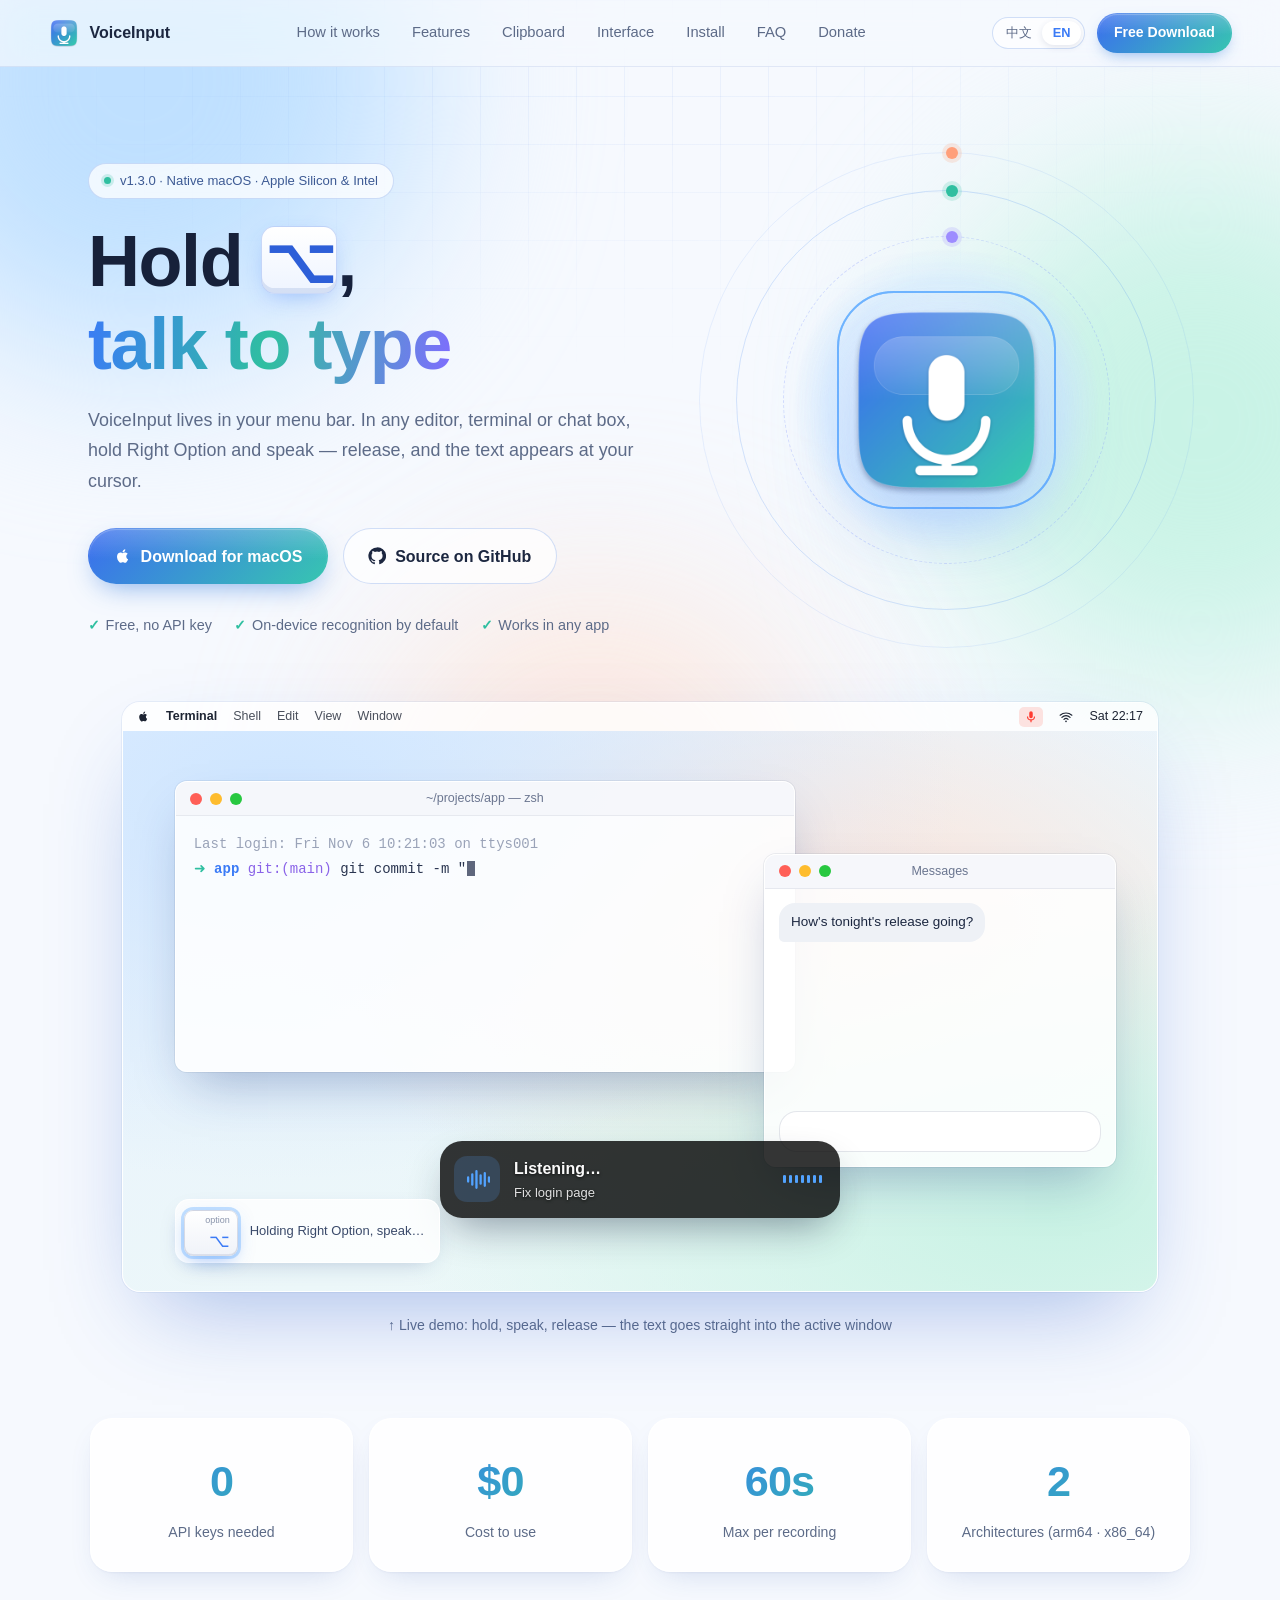
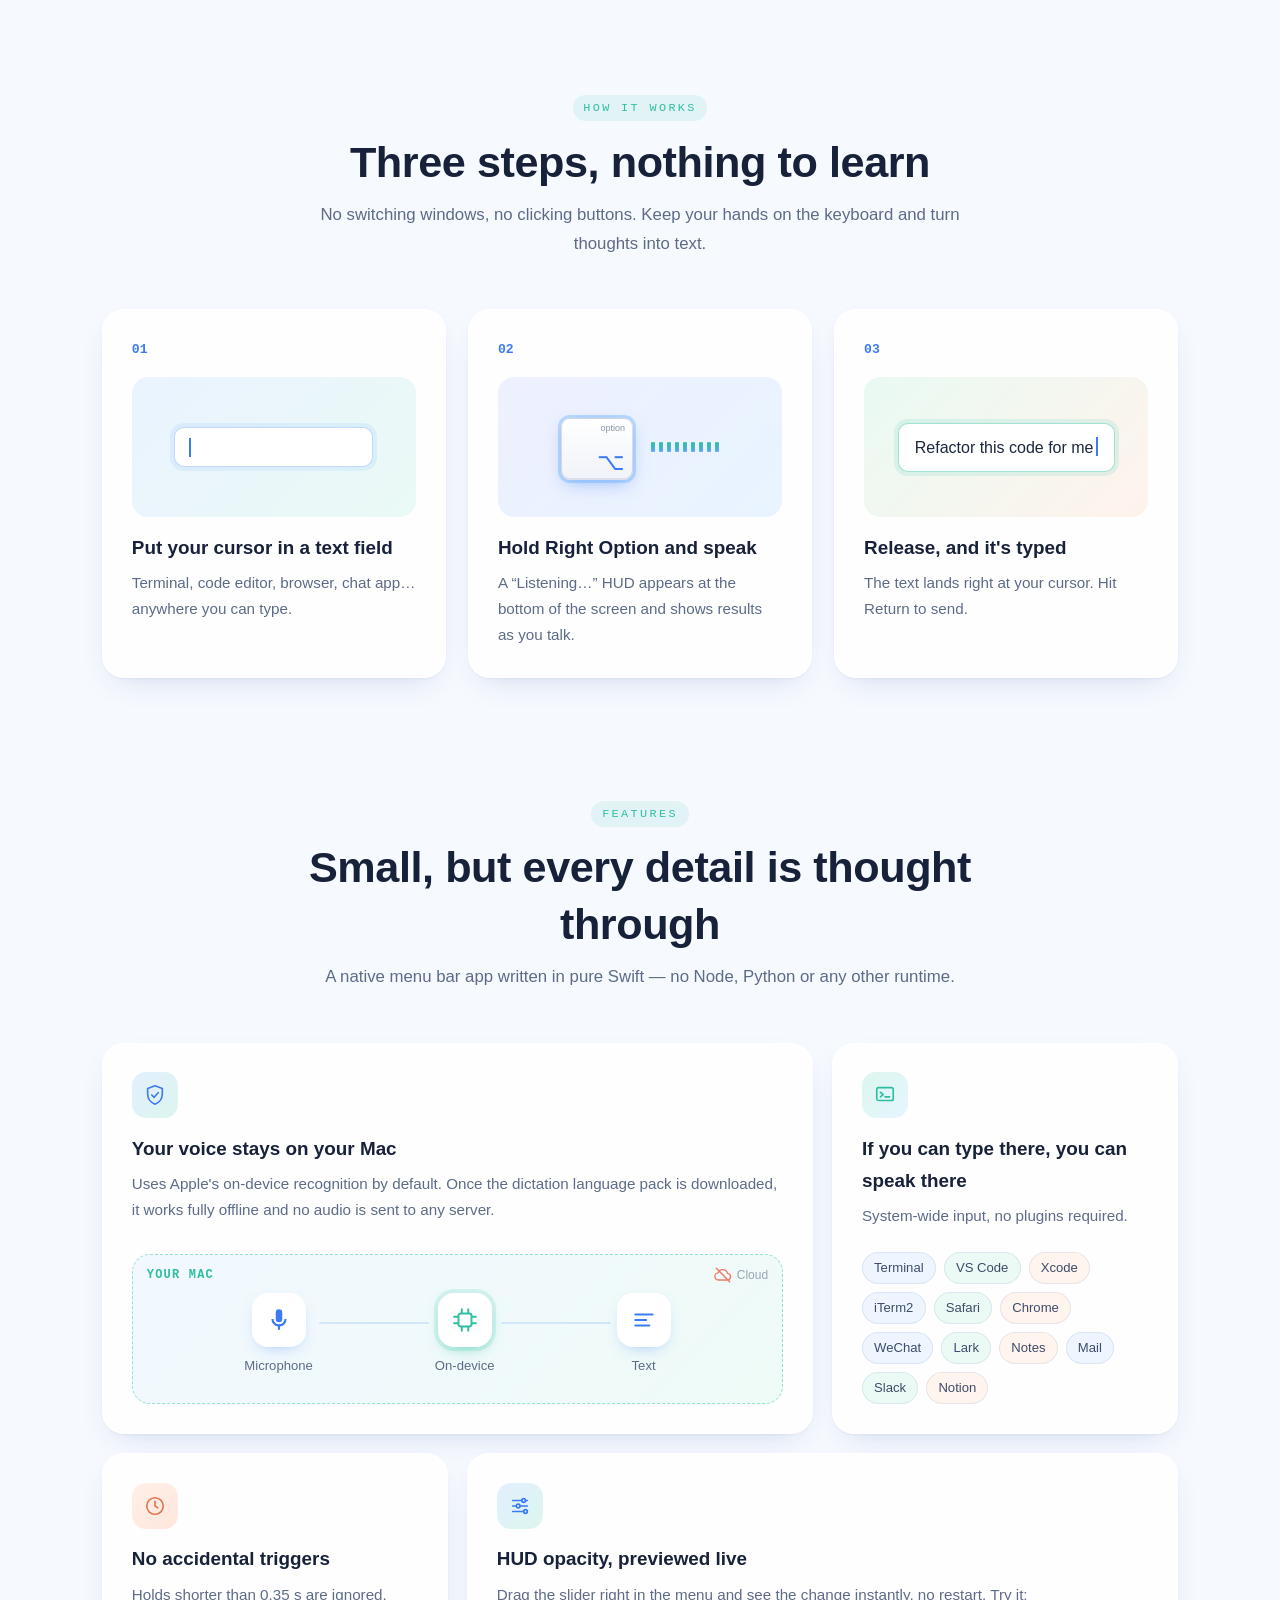
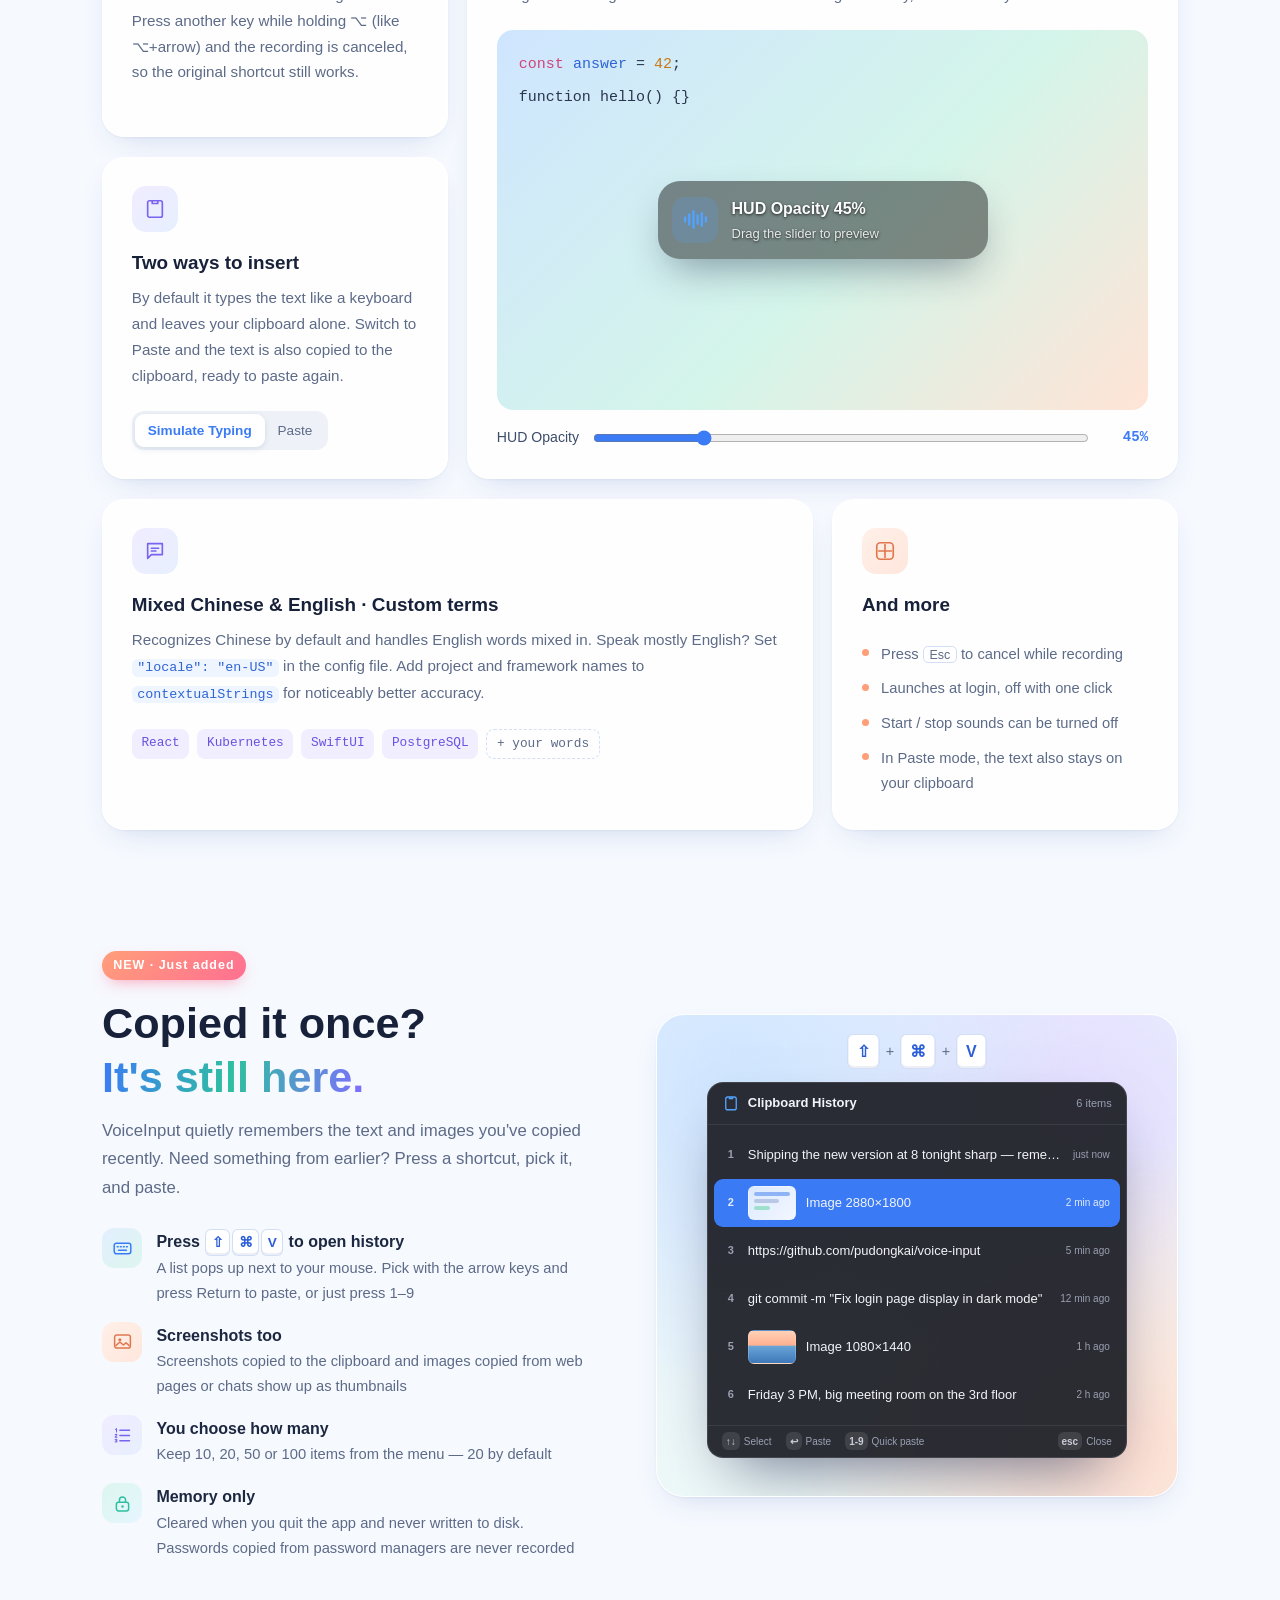
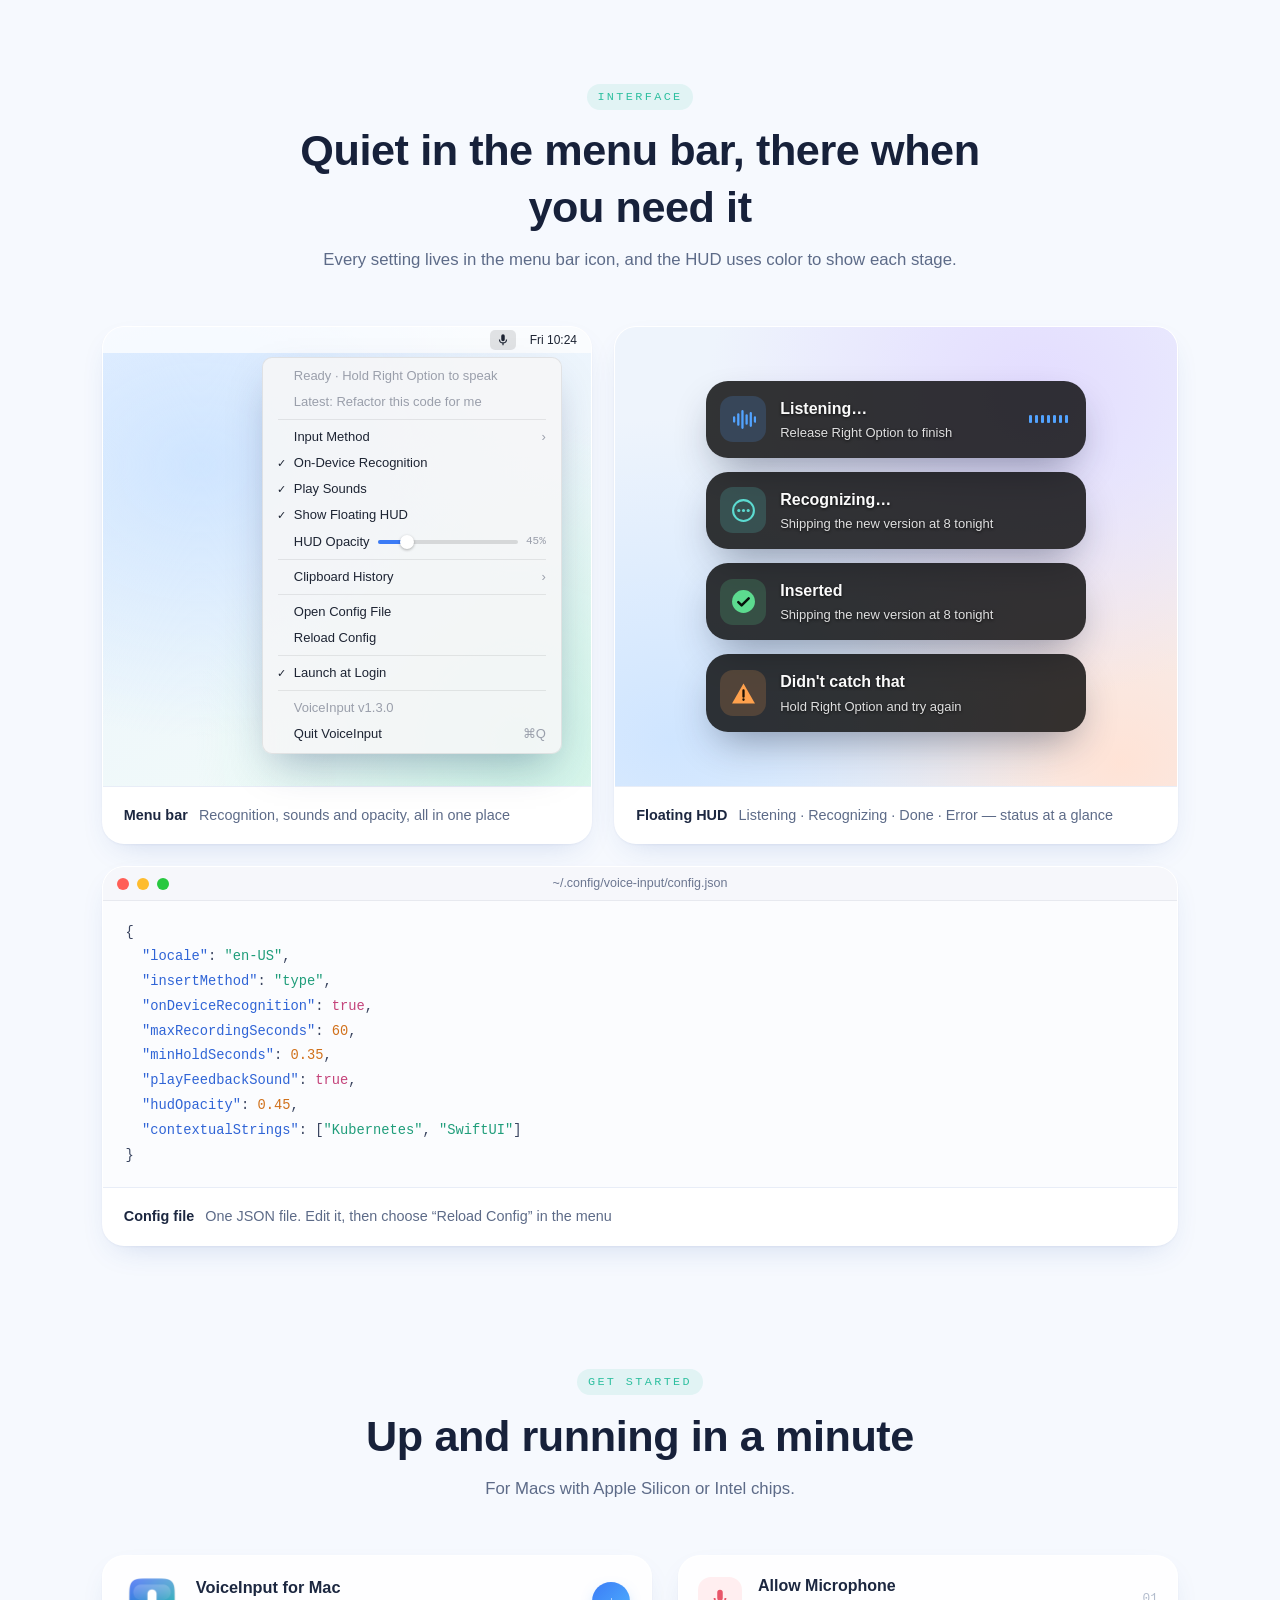
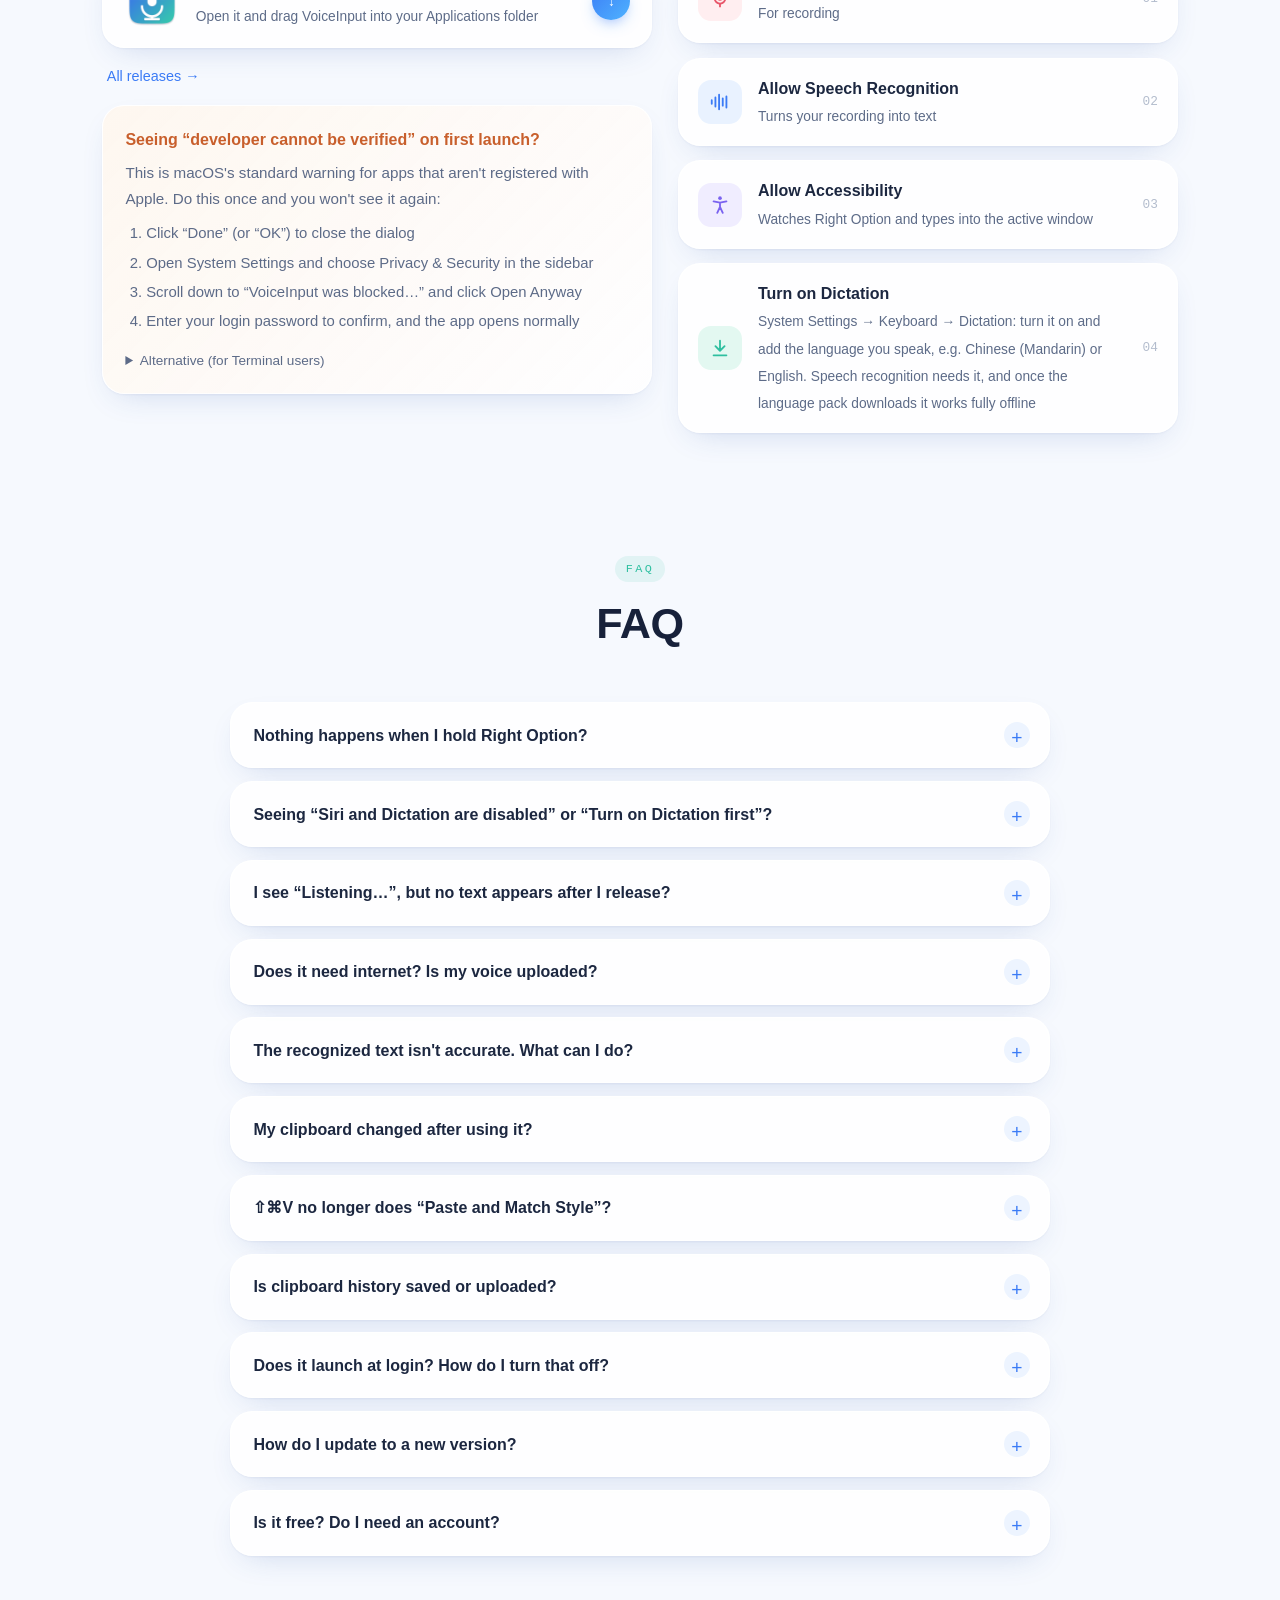
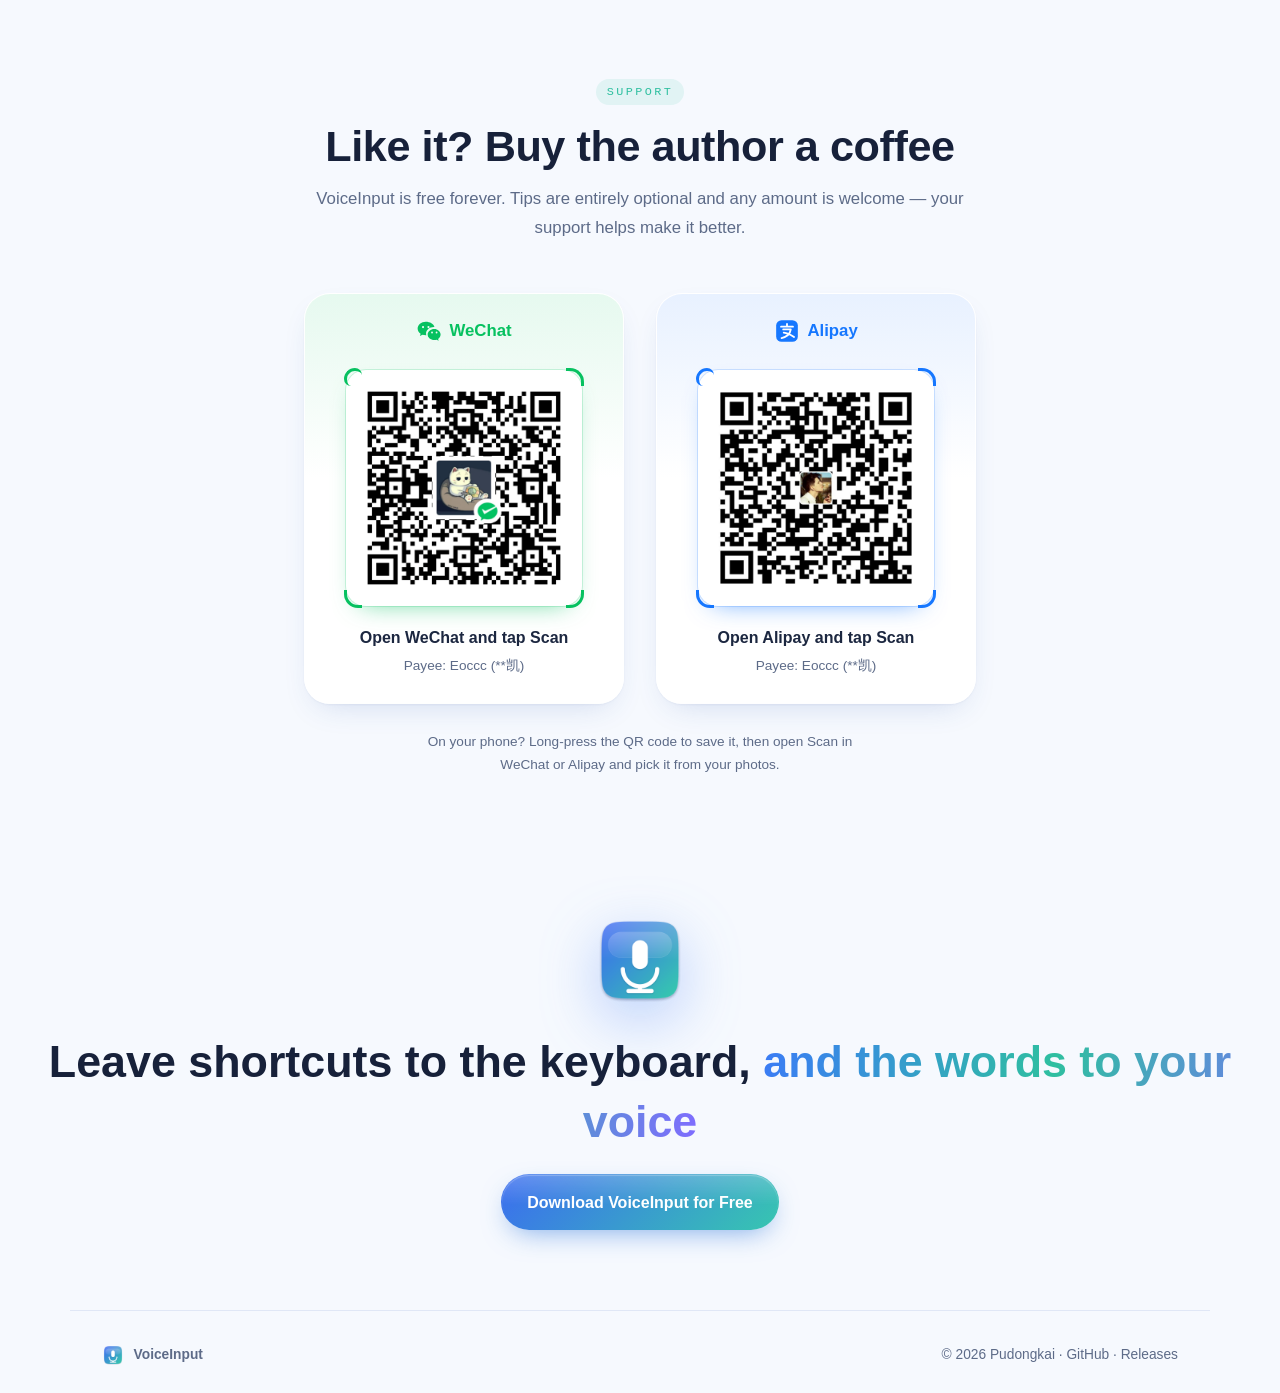
==== commit 173cb7b7: "Merge remote localization work and add a manual UI language setting Keeps the remote bilingual app a" ====
--- a/site/index.html
+++ b/site/index.html
@@ -3,6 +3,23 @@
 <head>
   <meta charset="UTF-8" />
   <meta name="viewport" content="width=device-width, initial-scale=1.0" />
+  <script>
+    /* 尽早确定页面语言：手动选择优先，否则按浏览器首选语言，zh 开头用中文，其余用英文。
+       英文时先隐藏页面，等 i18n.js 替换完文案再显示，避免先闪一下中文；超时兜底防止脚本加载失败时页面一直空白。 */
+    (function () {
+      var d = document.documentElement, l;
+      try { l = localStorage.getItem("lang"); } catch (e) {}
+      if (l !== "zh" && l !== "en") {
+        var n = (navigator.languages && navigator.languages[0]) || navigator.language || "";
+        l = /^zh/i.test(n) ? "zh" : "en";
+      }
+      d.lang = l === "zh" ? "zh-CN" : "en";
+      if (l === "en") {
+        d.classList.add("i18n-pending");
+        setTimeout(function () { d.classList.remove("i18n-pending"); }, 3000);
+      }
+    })();
+  </script>
   <title data-i18n="meta.title">VoiceInput — 按住 ⌥，说出来就是文字</title>
   <meta name="description" data-i18n-attr="content:meta.desc" content="VoiceInput 是一款原生 macOS 菜单栏语音输入工具。按住右 Option 说话，松开即输入到任意编辑器、终端和聊天框。免费、无需 API Key，默认本机识别，还能记住剪贴板历史。" />
   <meta property="og:title" data-i18n-attr="content:meta.title" content="VoiceInput — 按住 ⌥，说出来就是文字" />
@@ -40,8 +57,10 @@
       <a href="#donate" data-i18n="nav.donate">打赏</a>
     </div>
     <div class="nav-actions">
-      <!-- 语言切换：高亮当前语言，点击切换到另一种 -->
-      <button class="lang-switch" id="langSwitch" type="button" data-i18n-attr="aria-label:nav.langLabel;title:nav.langLabel" aria-label="切换到英文" title="切换到英文"><span lang="zh-CN">中</span><span lang="en">EN</span></button>
+      <div class="lang-toggle" role="group" aria-label="Language / 语言">
+        <button type="button" data-lang="zh" lang="zh-CN" aria-pressed="false">中文</button>
+        <button type="button" data-lang="en" lang="en" aria-pressed="false">EN</button>
+      </div>
       <a class="btn btn-sm btn-primary btn-glow" href="#download" data-i18n="nav.download">免费下载</a>
     </div>
   </nav>
@@ -68,13 +87,13 @@
         </a>
         <a class="btn btn-ghost" href="https://github.com/pudongkai/voice-input" target="_blank" rel="noopener">
           <svg viewBox="0 0 24 24" width="18" height="18" aria-hidden="true"><path fill="currentColor" d="M12 .5a11.5 11.5 0 0 0-3.64 22.41c.58.1.79-.25.79-.56v-2c-3.2.7-3.88-1.37-3.88-1.37-.52-1.33-1.28-1.69-1.28-1.69-1.05-.72.08-.7.08-.7 1.16.08 1.77 1.19 1.77 1.19 1.03 1.77 2.7 1.26 3.36.96.1-.75.4-1.26.73-1.55-2.55-.29-5.24-1.28-5.24-5.69 0-1.26.45-2.29 1.19-3.09-.12-.29-.52-1.46.11-3.05 0 0 .97-.31 3.17 1.18a11 11 0 0 1 5.77 0c2.2-1.49 3.17-1.18 3.17-1.18.63 1.59.23 2.76.11 3.05.74.8 1.19 1.83 1.19 3.09 0 4.42-2.69 5.39-5.25 5.68.41.36.78 1.06.78 2.14v3.17c0 .31.21.67.8.56A11.5 11.5 0 0 0 12 .5z"/></svg>
-          <span data-i18n="hero.github">GitHub 源码</span>
+          <span data-i18n="hero.source">GitHub 源码</span>
         </a>
       </div>
       <ul class="hero-meta reveal">
-        <li data-i18n="hero.meta1"><span class="check">✓</span>免费，无需 API Key</li>
-        <li data-i18n="hero.meta2"><span class="check">✓</span>默认本机识别</li>
-        <li data-i18n="hero.meta3"><span class="check">✓</span>任意 App 通用</li>
+        <li><span class="check">✓</span><span data-i18n="hero.meta1">免费，无需 API Key</span></li>
+        <li><span class="check">✓</span><span data-i18n="hero.meta2">默认本机识别</span></li>
+        <li><span class="check">✓</span><span data-i18n="hero.meta3">任意 App 通用</span></li>
       </ul>
     </div>
 
@@ -103,7 +122,7 @@
           <span class="mb-mic" id="mbMic" title="VoiceInput">
             <svg viewBox="0 0 24 24" width="14" height="14" aria-hidden="true"><path fill="currentColor" d="M12 14a3 3 0 0 0 3-3V5a3 3 0 0 0-6 0v6a3 3 0 0 0 3 3zm5-3a5 5 0 0 1-10 0H5a7 7 0 0 0 6 6.92V21h2v-3.08A7 7 0 0 0 19 11h-2z"/></svg>
           </span>
-          <svg viewBox="0 0 24 24" width="14" height="14" aria-hidden="true"><path d="M2 9a15 15 0 0 1 20 0M5 12.5a10 10 0 0 1 14 0M8.5 16a5 5 0 0 1 7 0" stroke="currentColor" stroke-width="2" fill="none" stroke-linecap="round"/><circle cx="12" cy="19.5" r="1.4" fill="currentColor"/></svg><span class="mb-time" id="mbTime">周五 10:24</span>
+          <svg viewBox="0 0 24 24" width="14" height="14" aria-hidden="true"><path d="M2 9a15 15 0 0 1 20 0M5 12.5a10 10 0 0 1 14 0M8.5 16a5 5 0 0 1 7 0" stroke="currentColor" stroke-width="2" fill="none" stroke-linecap="round"/><circle cx="12" cy="19.5" r="1.4" fill="currentColor"/></svg><span class="mb-time" id="mbTime" data-i18n="demo.time">周五 10:24</span>
         </div>
       </div>
       <div class="mac-desktop">
@@ -147,7 +166,7 @@
         <!-- 键盘提示 -->
         <div class="key-hint" id="keyHint">
           <kbd class="key-opt" id="keyOpt"><small>option</small>⌥</kbd>
-          <span id="keyHintText" data-i18n="demo.keyHint">按住右 Option 说话</span>
+          <span id="keyHintText" data-i18n="demo.hint">按住右 Option 说话</span>
         </div>
       </div>
     </div>
@@ -167,26 +186,26 @@
     <div class="section-head reveal">
       <span class="eyebrow">HOW IT WORKS</span>
       <h2 data-i18n="how.title">三步，没有学习成本</h2>
-      <p data-i18n="how.sub">不切换窗口，不点按钮。手不离键盘，就能把想法变成文字。</p>
+      <p data-i18n="how.desc">不切换窗口，不点按钮。手不离键盘，就能把想法变成文字。</p>
     </div>
     <div class="steps">
       <div class="step card reveal">
         <div class="step-num">01</div>
         <div class="step-visual"><div class="cursor-box"><span class="blink-caret"></span></div></div>
-        <h3 data-i18n="how.s1t">光标停在输入框</h3>
-        <p data-i18n="how.s1p">终端、代码编辑器、浏览器、聊天软件……任何能打字的地方都行。</p>
+        <h3 data-i18n="how.s1">光标停在输入框</h3>
+        <p data-i18n="how.s1d">终端、代码编辑器、浏览器、聊天软件……任何能打字的地方都行。</p>
       </div>
       <div class="step card reveal">
         <div class="step-num">02</div>
         <div class="step-visual"><kbd class="key-big pressing"><small>option</small>⌥</kbd><div class="mini-wave"><i></i><i></i><i></i><i></i><i></i><i></i><i></i><i></i><i></i></div></div>
-        <h3 data-i18n="how.s2t">按住右 Option 说话</h3>
-        <p data-i18n="how.s2p">屏幕底部出现“正在聆听…”，边说边显示识别结果。</p>
+        <h3 data-i18n="how.s2">按住右 Option 说话</h3>
+        <p data-i18n="how.s2d">屏幕底部出现“正在聆听…”，边说边显示识别结果。</p>
       </div>
       <div class="step card reveal">
         <div class="step-num">03</div>
-        <div class="step-visual"><div class="out-text" data-i18n="how.s3demo">帮我把这段代码重构一下<span class="blink-caret"></span></div></div>
-        <h3 data-i18n="how.s3t">松开，文字自动输入</h3>
-        <p data-i18n="how.s3p">识别结果直接粘贴到光标处，按回车即可发送。</p>
+        <div class="step-visual"><div class="out-text" data-i18n="how.sample">帮我把这段代码重构一下<span class="blink-caret"></span></div></div>
+        <h3 data-i18n="how.s3">松开，文字自动输入</h3>
+        <p data-i18n="how.s3d">识别结果直接粘贴到光标处，按回车即可发送。</p>
       </div>
     </div>
   </section>
@@ -196,7 +215,7 @@
     <div class="section-head reveal">
       <span class="eyebrow">FEATURES</span>
       <h2 data-i18n="feat.title">小巧，但每个细节都想过</h2>
-      <p data-i18n="feat.sub">纯 Swift 编写的原生菜单栏 App，没有 Node、Python 或任何运行时依赖。</p>
+      <p data-i18n="feat.desc">纯 Swift 编写的原生菜单栏 App，没有 Node、Python 或任何运行时依赖。</p>
     </div>
 
     <div class="bento">
@@ -204,8 +223,8 @@
         <div class="feat-icon">
           <svg viewBox="0 0 24 24" aria-hidden="true"><path d="M12 2l8 3v6c0 5-3.4 9.4-8 11-4.6-1.6-8-6-8-11V5l8-3z" fill="none" stroke="currentColor" stroke-width="1.8" stroke-linejoin="round"/><path d="M8.5 12l2.5 2.5 4.5-5" fill="none" stroke="currentColor" stroke-width="1.8" stroke-linecap="round" stroke-linejoin="round"/></svg>
         </div>
-        <h3 data-i18n="feat.aT">语音不出本机</h3>
-        <p data-i18n="feat.aP">默认优先使用 Apple 设备端识别。下载中文听写语言包后完全离线工作，录音不会发到任何服务器。</p>
+        <h3 data-i18n="feat.privacy">语音不出本机</h3>
+        <p data-i18n="feat.privacyD">默认优先使用 Apple 设备端识别。下载中文听写语言包后完全离线工作，录音不会发到任何服务器。</p>
         <div class="privacy-viz">
           <div class="pv-node">
             <svg viewBox="0 0 24 24" aria-hidden="true"><path fill="currentColor" d="M12 14a3 3 0 0 0 3-3V5a3 3 0 0 0-6 0v6a3 3 0 0 0 3 3zm5-3a5 5 0 0 1-10 0H5a7 7 0 0 0 6 6.92V21h2v-3.08A7 7 0 0 0 19 11h-2z"/></svg>
@@ -232,11 +251,11 @@
         <div class="feat-icon">
           <svg viewBox="0 0 24 24" aria-hidden="true"><rect x="3" y="4" width="18" height="14" rx="2" fill="none" stroke="currentColor" stroke-width="1.8"/><path d="M7 9l3 2.5L7 14M12 14h5" fill="none" stroke="currentColor" stroke-width="1.8" stroke-linecap="round" stroke-linejoin="round"/></svg>
         </div>
-        <h3 data-i18n="feat.bT">哪里能打字，哪里就能说</h3>
-        <p data-i18n="feat.bP">系统级输入，不依赖任何插件。</p>
+        <h3 data-i18n="feat.anywhere">哪里能打字，哪里就能说</h3>
+        <p data-i18n="feat.anywhereD">系统级输入，不依赖任何插件。</p>
         <div class="app-cloud">
-          <span data-i18n="app.terminal">终端</span><span>VS Code</span><span>Xcode</span><span>iTerm2</span><span>Safari</span>
-          <span>Chrome</span><span data-i18n="app.wechat">微信</span><span data-i18n="app.lark">飞书</span><span data-i18n="app.notes">备忘录</span><span data-i18n="app.mail">邮件</span><span>Slack</span><span>Notion</span>
+          <span data-i18n="feat.appTerminal">终端</span><span>VS Code</span><span>Xcode</span><span>iTerm2</span><span>Safari</span>
+          <span>Chrome</span><span data-i18n="feat.appWeChat">微信</span><span data-i18n="feat.appFeishu">飞书</span><span data-i18n="feat.appNotes">备忘录</span><span data-i18n="feat.appMail">邮件</span><span>Slack</span><span>Notion</span>
         </div>
       </article>
 
@@ -244,25 +263,25 @@
         <div class="feat-icon">
           <svg viewBox="0 0 24 24" aria-hidden="true"><circle cx="12" cy="12" r="9" fill="none" stroke="currentColor" stroke-width="1.8"/><path d="M12 7v5l3 2" fill="none" stroke="currentColor" stroke-width="1.8" stroke-linecap="round"/></svg>
         </div>
-        <h3 data-i18n="feat.cT">防误触</h3>
-        <p data-i18n="feat.cP">按住不到 0.35 秒不触发；按住 ⌥ 时按了别的键（比如 ⌥+方向键），这次录音自动取消，原快捷键照常生效。</p>
+        <h3 data-i18n="feat.guard">防误触</h3>
+        <p data-i18n="feat.guardD">按住不到 0.35 秒不触发；按住 ⌥ 时按了别的键（比如 ⌥+方向键），这次录音自动取消，原快捷键照常生效。</p>
       </article>
 
       <article class="card bento-d reveal">
         <div class="feat-icon">
           <svg viewBox="0 0 24 24" aria-hidden="true"><rect x="4" y="3" width="16" height="18" rx="2" fill="none" stroke="currentColor" stroke-width="1.8"/><path d="M9 3v3h6V3" fill="none" stroke="currentColor" stroke-width="1.8"/></svg>
         </div>
-        <h3 data-i18n="feat.dT">两种输入方式</h3>
-        <p data-i18n="feat.dP">默认像打字一样逐字输入，不动你的剪贴板；切换成「粘贴」后，识别出的文字还会同时复制到剪贴板，方便再贴一次。</p>
-        <div class="seg"><span class="on" data-i18n="menu.simulate">模拟键盘输入</span><span data-i18n="menu.paste">粘贴</span></div>
+        <h3 data-i18n="feat.insert">两种输入方式</h3>
+        <p data-i18n="feat.insertD">默认像打字一样逐字输入，不动你的剪贴板；切换成「粘贴」后，识别出的文字还会同时复制到剪贴板，方便再贴一次。</p>
+        <div class="seg"><span class="on" data-i18n="feat.segType">模拟键盘输入</span><span data-i18n="feat.segPaste">粘贴</span></div>
       </article>
 
       <article class="card bento-e reveal">
         <div class="feat-icon">
           <svg viewBox="0 0 24 24" aria-hidden="true"><path d="M4 6h10M18 6h2M4 12h4M12 12h8M4 18h12M20 18h0" stroke="currentColor" stroke-width="1.8" stroke-linecap="round"/><circle cx="16" cy="6" r="2" fill="none" stroke="currentColor" stroke-width="1.8"/><circle cx="10" cy="12" r="2" fill="none" stroke="currentColor" stroke-width="1.8"/><circle cx="18" cy="18" r="2" fill="none" stroke="currentColor" stroke-width="1.8"/></svg>
         </div>
-        <h3 data-i18n="feat.eT">悬浮窗透明度，拖动即见</h3>
-        <p data-i18n="feat.eP">菜单里直接拖滑块，实时预览，不用重启。试试看：</p>
+        <h3 data-i18n="feat.opacity">悬浮窗透明度，拖动即见</h3>
+        <p data-i18n="feat.opacityD">菜单里直接拖滑块，实时预览，不用重启。试试看：</p>
         <div class="opacity-demo">
           <div class="od-stage">
             <div class="od-bg"><span>const</span> <span>answer</span> = <span>42</span>;<br /><span>function</span> hello() {}</div>
@@ -271,13 +290,13 @@
                 <svg class="ico ico-wave" viewBox="0 0 24 24" aria-hidden="true"><path d="M3 10v4M7 7v10M11 4v16M15 8v8M19 6v12M23 10v4" stroke="currentColor" stroke-width="2.2" stroke-linecap="round" fill="none"/></svg>
               </div>
               <div class="hud-text">
-                <div class="hud-title" id="odTitle">悬浮窗透明度 45%</div>
-                <div class="hud-body" data-i18n="hud.dragPreview">拖动滑块查看效果</div>
+                <div class="hud-title" id="odTitle" data-i18n="feat.odTitle">悬浮窗透明度 45%</div>
+                <div class="hud-body" data-i18n="feat.odBody">拖动滑块查看效果</div>
               </div>
             </div>
           </div>
           <label class="od-row">
-            <span data-i18n="menu.opacity">悬浮窗透明度</span>
+            <span data-i18n="feat.odLabel">悬浮窗透明度</span>
             <input type="range" id="odRange" min="30" max="100" value="45" />
             <output id="odOut">45%</output>
           </label>
@@ -288,21 +307,21 @@
         <div class="feat-icon">
           <svg viewBox="0 0 24 24" aria-hidden="true"><path d="M4 4h16v12H8l-4 4V4z" fill="none" stroke="currentColor" stroke-width="1.8" stroke-linejoin="round"/><path d="M8 9h8M8 12h5" stroke="currentColor" stroke-width="1.8" stroke-linecap="round"/></svg>
         </div>
-        <h3 data-i18n="feat.fT">中英混说 · 专有名词增强</h3>
-        <p data-i18n="feat.fP">以中文为主，夹杂英文也能识别。把常用的项目名、框架名写进 <code>contextualStrings</code>，准确率明显提升。</p>
-        <div class="tags"><span>React</span><span>Kubernetes</span><span>SwiftUI</span><span data-i18n="app.terminal">终端</span><span data-i18n="feat.fYours">+ 你的词</span></div>
+        <h3 data-i18n="feat.mixed">中英混说 · 专有名词增强</h3>
+        <p data-i18n="feat.mixedD">以中文为主，夹杂英文也能识别。把常用的项目名、框架名写进 <code>contextualStrings</code>，准确率明显提升。</p>
+        <div class="tags"><span>React</span><span>Kubernetes</span><span>SwiftUI</span><span data-i18n="feat.tagTerm">终端</span><span data-i18n="feat.tagYours">+ 你的词</span></div>
       </article>
 
       <article class="card bento-g reveal">
         <div class="feat-icon">
           <svg viewBox="0 0 24 24" aria-hidden="true"><path d="M5 12h14M12 5v14" stroke="currentColor" stroke-width="1.8" stroke-linecap="round"/><rect x="3" y="3" width="18" height="18" rx="4" fill="none" stroke="currentColor" stroke-width="1.8"/></svg>
         </div>
-        <h3 data-i18n="feat.gT">其余细节</h3>
+        <h3 data-i18n="feat.more">其余细节</h3>
         <ul class="mini-list">
-          <li data-i18n="feat.g1">录音中按 <kbd>Esc</kbd> 取消</li>
-          <li data-i18n="feat.g2">开机自动启动，可一键关闭</li>
-          <li data-i18n="feat.g3">开始 / 结束提示音可关</li>
-          <li data-i18n="feat.g4">选粘贴方式时，文字会同时留在剪贴板</li>
+          <li data-i18n="feat.more1">录音中按 <kbd>Esc</kbd> 取消</li>
+          <li data-i18n="feat.more2">开机自动启动，可一键关闭</li>
+          <li data-i18n="feat.more3">开始 / 结束提示音可关</li>
+          <li data-i18n="feat.more4">选粘贴方式时，文字会同时留在剪贴板</li>
         </ul>
       </article>
     </div>
@@ -314,7 +333,7 @@
       <div class="clip-copy reveal">
         <span class="new-pill" data-i18n="clip.pill">NEW · 新功能</span>
         <h2 data-i18n="clip.title">复制过的东西，<br /><span class="gradient-text">一个都不会丢</span></h2>
-        <p data-i18n="clip.lead">VoiceInput 会悄悄记住你最近复制过的文字和图片。想再用之前复制的内容时，按一下快捷键就能找回来，直接粘贴。</p>
+        <p data-i18n="clip.desc">VoiceInput 会悄悄记住你最近复制过的文字和图片。想再用之前复制的内容时，按一下快捷键就能找回来，直接粘贴。</p>
         <ul class="clip-points">
           <li><span class="cp-ico"><svg viewBox="0 0 24 24"><rect x="2.5" y="6" width="19" height="12" rx="2.5" fill="none" stroke="currentColor" stroke-width="1.7"/><path d="M6 10h1M9.5 10h1M13 10h1M16.5 10h1M7.5 14h9" stroke="currentColor" stroke-width="1.7" stroke-linecap="round"/></svg></span><div data-i18n="clip.p1"><b>按 <kbd>⇧</kbd><kbd>⌘</kbd><kbd>V</kbd> 打开历史</b>在鼠标旁边弹出列表，用方向键选、回车粘贴，或者直接按数字键 1–9</div></li>
           <li><span class="cp-ico"><svg viewBox="0 0 24 24"><rect x="3" y="4.5" width="18" height="15" rx="2.5" fill="none" stroke="currentColor" stroke-width="1.7"/><circle cx="9" cy="10" r="1.8" fill="currentColor"/><path d="M4 17l5-4.5 4 3.5 3-2.5 4 3.5" fill="none" stroke="currentColor" stroke-width="1.7" stroke-linejoin="round"/></svg></span><div data-i18n="clip.p2"><b>截图也能记住</b>截到剪贴板的截图、网页和聊天里复制的图片，都会显示成缩略图</div></li>
@@ -328,17 +347,17 @@
         <div class="clip-panel">
           <div class="cpn-head">
             <svg viewBox="0 0 24 24" aria-hidden="true"><rect x="5" y="4" width="14" height="17" rx="2.5" fill="none" stroke="currentColor" stroke-width="1.8"/><path d="M9 4.5h6v2.5H9z" fill="currentColor"/></svg>
-            <b data-i18n="menu.clipboard">剪贴板历史</b><span data-i18n="clip.count">6 条</span>
+            <span class="cpn-title" data-i18n="clip.panelTitle">剪贴板历史</span><span class="cpn-count" data-i18n="clip.count">6 条</span>
           </div>
           <ol class="cpn-list" id="clipList">
-            <li class="on"><i>1</i><p data-i18n="clip.r1">今晚八点准时发布新版本，记得提前十分钟上线检查一下配置</p><small data-i18n="clip.t1">刚刚</small></li>
-            <li><i>2</i><div class="thumb"><b></b><b></b><b></b></div><p data-i18n="clip.r2">图片 2880×1800</p><small data-i18n="clip.t2">2 分钟前</small></li>
-            <li><i>3</i><p>https://github.com/pudongkai/voice-input</p><small data-i18n="clip.t3">5 分钟前</small></li>
-            <li><i>4</i><p data-i18n="clip.r4">git commit -m "修复登录页在深色模式下的显示问题"</p><small data-i18n="clip.t4">12 分钟前</small></li>
-            <li><i>5</i><div class="thumb photo"></div><p data-i18n="clip.r5">图片 1080×1440</p><small data-i18n="clip.t5">1 小时前</small></li>
-            <li><i>6</i><p data-i18n="clip.r6">周五下午三点，三楼大会议室</p><small data-i18n="clip.t6">2 小时前</small></li>
+            <li class="on"><i>1</i><p data-i18n="clip.item1">今晚八点准时发布新版本，记得提前十分钟上线检查一下配置</p><small data-i18n="clip.ago0">刚刚</small></li>
+            <li><i>2</i><div class="thumb"><b></b><b></b><b></b></div><p data-i18n="clip.item2">图片 2880×1800</p><small data-i18n="clip.ago2m">2 分钟前</small></li>
+            <li><i>3</i><p>https://github.com/pudongkai/voice-input</p><small data-i18n="clip.ago5m">5 分钟前</small></li>
+            <li><i>4</i><p data-i18n="clip.item4">git commit -m "修复登录页在深色模式下的显示问题"</p><small data-i18n="clip.ago12m">12 分钟前</small></li>
+            <li><i>5</i><div class="thumb photo"></div><p data-i18n="clip.item5">图片 1080×1440</p><small data-i18n="clip.ago1h">1 小时前</small></li>
+            <li><i>6</i><p data-i18n="clip.item6">周五下午三点，三楼大会议室</p><small data-i18n="clip.ago2h">2 小时前</small></li>
           </ol>
-          <div class="cpn-foot"><span data-i18n="clip.kSelect"><kbd>↑↓</kbd>选择</span><span data-i18n="clip.kPaste"><kbd>↩</kbd>粘贴</span><span data-i18n="clip.kQuick"><kbd>1-9</kbd>快速粘贴</span><span class="r" data-i18n="clip.kClose"><kbd>esc</kbd>关闭</span></div>
+          <div class="cpn-foot"><span data-i18n="clip.footSelect"><kbd>↑↓</kbd>选择</span><span data-i18n="clip.footPaste"><kbd>↩</kbd>粘贴</span><span data-i18n="clip.footQuick"><kbd>1-9</kbd>快速粘贴</span><span class="r" data-i18n="clip.footClose"><kbd>esc</kbd>关闭</span></div>
         </div>
       </div>
     </div>
@@ -349,7 +368,7 @@
     <div class="section-head reveal">
       <span class="eyebrow">INTERFACE</span>
       <h2 data-i18n="gal.title">安静地待在菜单栏，需要时才出现</h2>
-      <p data-i18n="gal.sub">所有设置都在菜单栏图标里，悬浮提示用颜色区分每个阶段。</p>
+      <p data-i18n="gal.desc">所有设置都在菜单栏图标里，悬浮提示用颜色区分每个阶段。</p>
     </div>
 
     <div class="gallery">
@@ -357,28 +376,27 @@
         <div class="menu-mock">
           <div class="mm-bar">
             <span class="mm-mic"><svg viewBox="0 0 24 24" width="14" height="14" aria-hidden="true"><path fill="currentColor" d="M12 14a3 3 0 0 0 3-3V5a3 3 0 0 0-6 0v6a3 3 0 0 0 3 3zm5-3a5 5 0 0 1-10 0H5a7 7 0 0 0 6 6.92V21h2v-3.08A7 7 0 0 0 19 11h-2z"/></svg></span>
-            <span data-i18n="gal.time">周五 10:24</span>
+            <span data-i18n="demo.time">周五 10:24</span>
           </div>
           <div class="mm-menu">
-            <div class="mm-item dis" data-i18n="menu.ready">就绪 · 按住右 Option 说话</div>
-            <div class="mm-item dis" data-i18n="menu.last">最近：帮我把这段代码重构一下</div>
+            <div class="mm-item dis" data-i18n="gal.mReady">就绪 · 按住右 Option 说话</div>
+            <div class="mm-item dis" data-i18n="gal.mLatest">最近：帮我把这段代码重构一下</div>
             <hr />
-            <div class="mm-item sub" data-i18n="menu.insert">输入方式<span>›</span></div>
-            <div class="mm-item" data-i18n="menu.onDevice"><i>✓</i>设备端识别</div>
-            <div class="mm-item" data-i18n="menu.sound"><i>✓</i>播放提示音</div>
-            <div class="mm-item" data-i18n="menu.hud"><i>✓</i>显示悬浮提示</div>
-            <div class="mm-item slider-row" data-i18n="menu.opacityRow">悬浮窗透明度 <span class="mm-slider"><b></b></span><small>45%</small></div>
+            <div class="mm-item sub" data-i18n="gal.mInput">输入方式<span>›</span></div>
+            <div class="mm-item" data-i18n="gal.mOnDevice"><i>✓</i>设备端识别</div>
+            <div class="mm-item" data-i18n="gal.mSounds"><i>✓</i>播放提示音</div>
+            <div class="mm-item" data-i18n="gal.mHud"><i>✓</i>显示悬浮提示</div>
+            <div class="mm-item slider-row" data-i18n="gal.mOpacity">悬浮窗透明度 <span class="mm-slider"><b></b></span><small>45%</small></div>
             <hr />
-            <div class="mm-item sub" data-i18n="menu.clipboardSub">剪贴板历史<span>›</span></div>
-            <div class="mm-item sub" data-i18n="menu.language">界面语言<span>›</span></div>
+            <div class="mm-item sub" data-i18n="gal.mClip">剪贴板历史<span>›</span></div>
             <hr />
-            <div class="mm-item" data-i18n="menu.openConfig">打开配置文件</div>
-            <div class="mm-item" data-i18n="menu.reload">重新加载配置</div>
+            <div class="mm-item" data-i18n="gal.mOpenCfg">打开配置文件</div>
+            <div class="mm-item" data-i18n="gal.mReload">重新加载配置</div>
             <hr />
-            <div class="mm-item" data-i18n="menu.login"><i>✓</i>开机启动</div>
+            <div class="mm-item" data-i18n="gal.mLogin"><i>✓</i>开机启动</div>
             <hr />
             <div class="mm-item dis">VoiceInput v1.3.0</div>
-            <div class="mm-item" data-i18n="menu.quit">退出 VoiceInput<span class="sc">⌘Q</span></div>
+            <div class="mm-item" data-i18n="gal.mQuit">退出 VoiceInput<span class="sc">⌘Q</span></div>
           </div>
         </div>
         <div class="shot-cap" data-i18n="gal.capMenu"><b>菜单栏</b>识别方式、提示音、透明度都在这里</div>
@@ -393,18 +411,18 @@
           </div>
           <div class="hud hud-static" data-state="processing">
             <div class="hud-badge"><svg class="ico ico-dots" viewBox="0 0 24 24" aria-hidden="true"><circle cx="12" cy="12" r="10" stroke="currentColor" stroke-width="2" fill="none"/><circle cx="7.5" cy="12" r="1.5" fill="currentColor"/><circle cx="12" cy="12" r="1.5" fill="currentColor"/><circle cx="16.5" cy="12" r="1.5" fill="currentColor"/></svg></div>
-            <div class="hud-text"><div class="hud-title" data-i18n="hud.recognizing">识别中…</div><div class="hud-body" data-i18n="hud.sample">今晚八点准时发布新版本</div></div>
+            <div class="hud-text"><div class="hud-title" data-i18n="hud.recognizing">识别中…</div><div class="hud-body" data-i18n="gal.sample">今晚八点准时发布新版本</div></div>
           </div>
           <div class="hud hud-static" data-state="success">
             <div class="hud-badge"><svg class="ico ico-check" viewBox="0 0 24 24" aria-hidden="true"><circle cx="12" cy="12" r="11" fill="currentColor"/><path d="M7 12.5l3.2 3.2L17 9" stroke="#06110b" stroke-width="2.4" fill="none" stroke-linecap="round" stroke-linejoin="round"/></svg></div>
-            <div class="hud-text"><div class="hud-title" data-i18n="hud.inserted">已输入</div><div class="hud-body" data-i18n="hud.sample">今晚八点准时发布新版本</div></div>
+            <div class="hud-text"><div class="hud-title" data-i18n="hud.inserted">已输入</div><div class="hud-body" data-i18n="gal.sample">今晚八点准时发布新版本</div></div>
           </div>
           <div class="hud hud-static" data-state="error">
             <div class="hud-badge"><svg class="ico ico-warn" viewBox="0 0 24 24" aria-hidden="true"><path d="M12 2.5L23 21.5H1L12 2.5z" fill="currentColor"/><path d="M12 9v6M12 17.6v.4" stroke="#1a0e02" stroke-width="2.2" stroke-linecap="round"/></svg></div>
-            <div class="hud-text"><div class="hud-title" data-i18n="hud.missed">没听清</div><div class="hud-body" data-i18n="hud.retry">再按住右 Option 说一次</div></div>
-          </div>
-        </div>
-        <div class="shot-cap" data-i18n="gal.capHud"><b>悬浮提示</b>聆听 · 识别 · 完成 · 出错，一眼就知道状态</div>
+            <div class="hud-text"><div class="hud-title" data-i18n="gal.error">没听清</div><div class="hud-body" data-i18n="gal.errorBody">再按住右 Option 说一次</div></div>
+          </div>
+        </div>
+        <div class="shot-cap" data-i18n="gal.capStates"><b>悬浮提示</b>聆听 · 识别 · 完成 · 出错，一眼就知道状态</div>
       </div>
 
       <div class="shot shot-config reveal">
@@ -413,7 +431,7 @@
             <i class="tl r"></i><i class="tl y"></i><i class="tl g"></i>
             <span class="win-title">~/.config/voice-input/config.json</span>
           </div>
-<pre class="code"><code>{
+<pre class="code"><code data-i18n="gal.config">{
   <span class="k">"locale"</span>: <span class="s">"zh-CN"</span>,
   <span class="k">"insertMethod"</span>: <span class="s">"type"</span>,
   <span class="k">"onDeviceRecognition"</span>: <span class="b">true</span>,
@@ -433,8 +451,8 @@
   <section class="section" id="install">
     <div class="section-head reveal">
       <span class="eyebrow">GET STARTED</span>
-      <h2 data-i18n="inst.title">一分钟装好</h2>
-      <p data-i18n="inst.sub">支持 Apple Silicon 与 Intel 芯片的 Mac。</p>
+      <h2 data-i18n="install.title">一分钟装好</h2>
+      <p data-i18n="install.desc">支持 Apple Silicon 与 Intel 芯片的 Mac。</p>
     </div>
 
     <div class="install">
@@ -443,26 +461,26 @@
           <img src="assets/icon.png" alt="" width="56" height="56" />
           <div>
             <b>VoiceInput for Mac</b>
-            <span data-i18n="inst.dlHint">打开后把 VoiceInput 拖进「应用程序」文件夹即可</span>
+            <span data-i18n="install.dlHint">打开后把 VoiceInput 拖进「应用程序」文件夹即可</span>
           </div>
           <span class="dl-arrow">↓</span>
         </a>
-        <a class="all-rel reveal" href="https://github.com/pudongkai/voice-input/releases" target="_blank" rel="noopener" data-i18n="inst.allReleases">查看所有版本 →</a>
+        <a class="all-rel reveal" href="https://github.com/pudongkai/voice-input/releases" target="_blank" rel="noopener" data-i18n="install.allReleases">查看所有版本 →</a>
 
         <div class="card note reveal">
-          <h4 data-i18n="inst.noteT">第一次打开时提示“无法验证开发者”？</h4>
-          <p data-i18n="inst.noteP">这是 macOS 对没有在 Apple 登记过的 App 的常规提醒，按下面做一次就好，以后不会再出现：</p>
+          <h4 data-i18n="install.noteTitle">第一次打开时提示“无法验证开发者”？</h4>
+          <p data-i18n="install.noteDesc">这是 macOS 对没有在 Apple 登记过的 App 的常规提醒，按下面做一次就好，以后不会再出现：</p>
           <ol class="note-steps">
-            <li data-i18n="inst.n1">在提示框里点「完成」（或「好」）关掉它</li>
-            <li data-i18n="inst.n2">打开「系统设置」→ 左侧选「隐私与安全性」</li>
-            <li data-i18n="inst.n3">往下滚动，找到“已阻止打开 VoiceInput”，点旁边的「仍要打开」</li>
-            <li data-i18n="inst.n4">输入开机密码确认，App 就能正常打开了</li>
+            <li data-i18n="install.note1">在提示框里点「完成」（或「好」）关掉它</li>
+            <li data-i18n="install.note2">打开「系统设置」→ 左侧选「隐私与安全性」</li>
+            <li data-i18n="install.note3">往下滚动，找到“已阻止打开 VoiceInput”，点旁边的「仍要打开」</li>
+            <li data-i18n="install.note4">输入开机密码确认，App 就能正常打开了</li>
           </ol>
           <details class="adv">
-            <summary data-i18n="inst.alt">备用方法（熟悉终端的用户）</summary>
+            <summary data-i18n="install.adv">备用方法（熟悉终端的用户）</summary>
             <div class="cmd">
               <code id="cmdText">xattr -dr com.apple.quarantine /Applications/VoiceInput.app</code>
-              <button class="copy" data-copy="cmdText" type="button" data-i18n="inst.copy">复制</button>
+              <button class="copy" data-copy="cmdText" type="button" data-i18n="copy.label">复制</button>
             </div>
           </details>
         </div>
@@ -473,25 +491,25 @@
           <span class="ps-ico mic">
             <svg viewBox="0 0 24 24" aria-hidden="true"><path fill="currentColor" d="M12 14a3 3 0 0 0 3-3V5a3 3 0 0 0-6 0v6a3 3 0 0 0 3 3zm5-3a5 5 0 0 1-10 0H5a7 7 0 0 0 6 6.92V21h2v-3.08A7 7 0 0 0 19 11h-2z"/></svg>
           </span>
-          <div data-i18n="inst.pMic"><b>授权麦克风</b><span>用于录音</span></div>
+          <div><b data-i18n="install.permMic">授权麦克风</b><span data-i18n="install.permMicD">用于录音</span></div>
         </li>
         <li class="card reveal">
           <span class="ps-ico speech">
             <svg viewBox="0 0 24 24" aria-hidden="true"><path d="M3 10v4M7 7v10M11 4v16M15 8v8M19 6v12" stroke="currentColor" stroke-width="2" stroke-linecap="round" fill="none"/></svg>
           </span>
-          <div data-i18n="inst.pSpeech"><b>授权语音识别</b><span>把录音转成文字</span></div>
+          <div><b data-i18n="install.permSpeech">授权语音识别</b><span data-i18n="install.permSpeechD">把录音转成文字</span></div>
         </li>
         <li class="card reveal">
           <span class="ps-ico ax">
             <svg viewBox="0 0 24 24" aria-hidden="true"><circle cx="12" cy="4.5" r="2" fill="currentColor"/><path d="M5 8l7 1.5L19 8M12 9.5V14l-3 6.5M12 14l3 6.5" stroke="currentColor" stroke-width="2" stroke-linecap="round" stroke-linejoin="round" fill="none"/></svg>
           </span>
-          <div data-i18n="inst.pAx"><b>授权辅助功能</b><span>监听右 Option，并把文字输入当前窗口</span></div>
+          <div><b data-i18n="install.permAx">授权辅助功能</b><span data-i18n="install.permAxD">监听右 Option，并把文字输入当前窗口</span></div>
         </li>
         <li class="card reveal">
           <span class="ps-ico dl2">
             <svg viewBox="0 0 24 24" aria-hidden="true"><path d="M12 4v11M7 10l5 5 5-5M5 20h14" stroke="currentColor" stroke-width="2" stroke-linecap="round" stroke-linejoin="round" fill="none"/></svg>
           </span>
-          <div data-i18n="inst.pDict"><b>打开系统「听写」</b><span>系统设置 → 键盘 → 听写，打开开关并添加「中文（普通话）」。语音识别需要它，下载完语言包后还能完全离线使用</span></div>
+          <div><b data-i18n="install.permDict">打开系统「听写」</b><span data-i18n="install.permDictD">系统设置 → 键盘 → 听写，打开开关并添加「中文（普通话）」。语音识别需要它，下载完语言包后还能完全离线使用</span></div>
         </li>
       </ol>
     </div>
@@ -501,108 +519,108 @@
   <section class="section" id="faq">
     <div class="section-head reveal">
       <span class="eyebrow">FAQ</span>
-      <h2 data-i18n="nav.faq">常见问题</h2>
+      <h2 data-i18n="faq.title">常见问题</h2>
     </div>
     <div class="faq">
       <details class="card reveal">
         <summary data-i18n="faq.q1">按住右边的 Option 键没反应？</summary>
-        <div data-i18n="faq.a1">
-          <p>多半是“辅助功能”权限没打开，或者打开后 App 还没重启：</p>
+        <div>
+          <p data-i18n="faq.q1p1">多半是“辅助功能”权限没打开，或者打开后 App 还没重启：</p>
           <ol>
-            <li>打开「系统设置」→「隐私与安全性」→「辅助功能」，确认 VoiceInput 的开关是打开的</li>
-            <li>点屏幕右上角的麦克风图标 → 退出 VoiceInput，再重新打开它</li>
+            <li data-i18n="faq.q1l1">打开「系统设置」→「隐私与安全性」→「辅助功能」，确认 VoiceInput 的开关是打开的</li>
+            <li data-i18n="faq.q1l2">点屏幕右上角的麦克风图标 → 退出 VoiceInput，再重新打开它</li>
           </ol>
-          <p>注意要按<b>键盘右边</b>的 Option（⌥）键，左边的不算。正在录音时，右上角的麦克风图标会变红。</p>
+          <p data-i18n="faq.q1p2">注意要按<b>键盘右边</b>的 Option（⌥）键，左边的不算。正在录音时，右上角的麦克风图标会变红。</p>
         </div>
       </details>
       <details class="card reveal">
         <summary data-i18n="faq.q2">提示“Siri and Dictation are disabled”或“请先打开系统听写”？</summary>
-        <div data-i18n="faq.a2">
-          <p>这表示 Mac 的「听写」功能关着。苹果的语音识别要先打开它才能用：</p>
+        <div>
+          <p data-i18n="faq.q2p1">这表示 Mac 的「听写」功能关着。苹果的语音识别要先打开它才能用：</p>
           <ol>
-            <li>打开「系统设置」→「键盘」</li>
-            <li>找到「听写」，把开关打开，语言里选上「中文（普通话）」</li>
-            <li>回到任意输入框，再按住右 Option 说话试试</li>
+            <li data-i18n="faq.q2l1">打开「系统设置」→「键盘」</li>
+            <li data-i18n="faq.q2l2">找到「听写」，把开关打开，语言里选上「中文（普通话）」</li>
+            <li data-i18n="faq.q2l3">回到任意输入框，再按住右 Option 说话试试</li>
           </ol>
-          <p>出现这个提示时，VoiceInput 会自动帮你打开键盘设置页面。</p>
+          <p data-i18n="faq.q2p2">出现这个提示时，VoiceInput 会自动帮你打开键盘设置页面。</p>
         </div>
       </details>
       <details class="card reveal">
         <summary data-i18n="faq.q3">看到了“正在聆听…”，但松开后文字没出来？</summary>
-        <div data-i18n="faq.a3">
-          <p>先确认光标停在一个可以打字的地方（比如输入框里在闪的那条竖线）。</p>
-          <p>如果还是不行，同样检查一下「辅助功能」权限是否打开——VoiceInput 需要这个权限才能替你把文字“打”进去。个别软件不接受逐字输入，可以在菜单里把「输入方式」换成「粘贴」试试。</p>
+        <div>
+          <p data-i18n="faq.q3p1">先确认光标停在一个可以打字的地方（比如输入框里在闪的那条竖线）。</p>
+          <p data-i18n="faq.q3p2">如果还是不行，同样检查一下「辅助功能」权限是否打开——VoiceInput 需要这个权限才能替你把文字“打”进去。个别软件不接受逐字输入，可以在菜单里把「输入方式」换成「粘贴」试试。</p>
         </div>
       </details>
       <details class="card reveal">
         <summary data-i18n="faq.q4">需要联网吗？我说的话会被上传吗？</summary>
-        <div data-i18n="faq.a4">
-          <p>可以完全不联网。只要在 Mac 上下载一次中文语音包，识别就全部在你的电脑上完成，声音不会离开这台 Mac：</p>
+        <div>
+          <p data-i18n="faq.q4p1">可以完全不联网。只要在 Mac 上下载一次中文语音包，识别就全部在你的电脑上完成，声音不会离开这台 Mac：</p>
           <ol>
-            <li>打开「系统设置」→「键盘」</li>
-            <li>找到「听写」，打开它，语言里添加「中文（普通话）」</li>
-            <li>等它下载完成即可</li>
+            <li data-i18n="faq.q4l1">打开「系统设置」→「键盘」</li>
+            <li data-i18n="faq.q4l2">找到「听写」，打开它，语言里添加「中文（普通话）」</li>
+            <li data-i18n="faq.q4l3">等它下载完成即可</li>
           </ol>
-          <p>没下载语音包时，VoiceInput 会改用苹果的在线识别，同样能用，但需要联网，声音会发送给苹果处理。</p>
+          <p data-i18n="faq.q4p2">没下载语音包时，VoiceInput 会改用苹果的在线识别，同样能用，但需要联网，声音会发送给苹果处理。</p>
         </div>
       </details>
       <details class="card reveal">
         <summary data-i18n="faq.q5">识别出来的字不太准怎么办？</summary>
-        <div data-i18n="faq.a5">
-          <p>几个小建议：</p>
+        <div>
+          <p data-i18n="faq.q5p1">几个小建议：</p>
           <ol>
-            <li>说话时离麦克风近一点，语速正常、吐字清楚</li>
-            <li>中文里夹几个英文单词没问题，但一句话里中英文来回切换太多，准确率会下降</li>
-            <li>按上一条的方法下载中文语音包，识别会更稳定</li>
+            <li data-i18n="faq.q5l1">说话时离麦克风近一点，语速正常、吐字清楚</li>
+            <li data-i18n="faq.q5l2">中文里夹几个英文单词没问题，但一句话里中英文来回切换太多，准确率会下降</li>
+            <li data-i18n="faq.q5l3">按上一条的方法下载中文语音包，识别会更稳定</li>
           </ol>
-          <p><b>经常说错的人名、公司名、专业词，可以“教”给它：</b></p>
+          <p data-i18n="faq.q5p2"><b>经常说错的人名、公司名、专业词，可以“教”给它：</b></p>
           <ol>
-            <li>点屏幕右上角的麦克风图标 →「打开配置文件」</li>
-            <li>找到 <code>contextualStrings</code> 那一行，在方括号里按格式加上你的词，比如：<br /><code>"contextualStrings": ["张三", "飞书", "周报"]</code></li>
-            <li>保存文件，再点菜单里的「重新加载配置」，马上生效</li>
+            <li data-i18n="faq.q5l4">点屏幕右上角的麦克风图标 →「打开配置文件」</li>
+            <li data-i18n="faq.q5l5">找到 <code>contextualStrings</code> 那一行，在方括号里按格式加上你的词，比如：<br /><code>"contextualStrings": ["张三", "飞书", "周报"]</code></li>
+            <li data-i18n="faq.q5l6">保存文件，再点菜单里的「重新加载配置」，马上生效</li>
           </ol>
-          <p class="faq-note">注意：每个词前后要用英文双引号 <code>"</code>，词与词之间用英文逗号 <code>,</code> 隔开，用中文引号或逗号会不生效。</p>
+          <p class="faq-note" data-i18n="faq.q5note">注意：每个词前后要用英文双引号 <code>"</code>，词与词之间用英文逗号 <code>,</code> 隔开，用中文引号或逗号会不生效。</p>
         </div>
       </details>
       <details class="card reveal">
         <summary data-i18n="faq.q6">用完后，剪贴板里的内容变了？</summary>
-        <div data-i18n="faq.a6">
-          <p>默认的输入方式是「模拟键盘输入」，像打字一样把文字逐字输进去，不会动你的剪贴板。</p>
-          <p>如果你在菜单里把输入方式换成了「粘贴」，识别出的文字会同时复制到剪贴板，方便你在别处按 ⌘V 再贴一次。不想这样的话，点屏幕右上角的麦克风图标 →「输入方式」→ 选回「模拟键盘输入」。</p>
+        <div>
+          <p data-i18n="faq.q6p1">默认的输入方式是「模拟键盘输入」，像打字一样把文字逐字输进去，不会动你的剪贴板。</p>
+          <p data-i18n="faq.q6p2">如果你在菜单里把输入方式换成了「粘贴」，识别出的文字会同时复制到剪贴板，方便你在别处按 ⌘V 再贴一次。不想这样的话，点屏幕右上角的麦克风图标 →「输入方式」→ 选回「模拟键盘输入」。</p>
         </div>
       </details>
       <details class="card reveal">
         <summary data-i18n="faq.q7">按 ⇧⌘V 不再是“粘贴并匹配格式”了？</summary>
-        <div data-i18n="faq.a7">
-          <p>开启剪贴板历史后，⇧⌘V 用来打开历史列表，所以 Chrome、Slack 等软件里同一个快捷键的“粘贴并匹配格式”会暂时用不了。</p>
-          <p>如果你更常用原来的功能，点屏幕右上角的麦克风图标 →「剪贴板历史」→ 取消「开启剪贴板历史」，⇧⌘V 就会恢复原样。</p>
+        <div>
+          <p data-i18n="faq.q7p1">开启剪贴板历史后，⇧⌘V 用来打开历史列表，所以 Chrome、Slack 等软件里同一个快捷键的“粘贴并匹配格式”会暂时用不了。</p>
+          <p data-i18n="faq.q7p2">如果你更常用原来的功能，点屏幕右上角的麦克风图标 →「剪贴板历史」→ 取消「开启剪贴板历史」，⇧⌘V 就会恢复原样。</p>
         </div>
       </details>
       <details class="card reveal">
         <summary data-i18n="faq.q8">剪贴板历史会被保存或上传吗？</summary>
-        <div data-i18n="faq.a8">
-          <p>不会。历史只放在电脑内存里，不写进硬盘，也不会发到任何地方；退出 VoiceInput 或重启电脑后就清空了。</p>
-          <p>1Password 等密码管理器复制的密码会被自动跳过。想马上清掉，点菜单里的「剪贴板历史」→「清空历史」。</p>
+        <div>
+          <p data-i18n="faq.q8p1">不会。历史只放在电脑内存里，不写进硬盘，也不会发到任何地方；退出 VoiceInput 或重启电脑后就清空了。</p>
+          <p data-i18n="faq.q8p2">1Password 等密码管理器复制的密码会被自动跳过。想马上清掉，点菜单里的「剪贴板历史」→「清空历史」。</p>
         </div>
       </details>
       <details class="card reveal">
         <summary data-i18n="faq.q9">每次开机都会自动启动吗？怎么关掉？</summary>
-        <div data-i18n="faq.a9">
-          <p>第一次从「应用程序」里打开后，它会自动设置为开机启动，这样随时都能用。</p>
-          <p>不想要的话，点屏幕右上角的麦克风图标，再点一下菜单里的「开机启动」，前面的勾消失就关掉了。</p>
+        <div>
+          <p data-i18n="faq.q9p1">第一次从「应用程序」里打开后，它会自动设置为开机启动，这样随时都能用。</p>
+          <p data-i18n="faq.q9p2">不想要的话，点屏幕右上角的麦克风图标，再点一下菜单里的「开机启动」，前面的勾消失就关掉了。</p>
         </div>
       </details>
       <details class="card reveal">
         <summary data-i18n="faq.q10">怎么升级到新版本？</summary>
-        <div data-i18n="faq.a10">
-          <p>VoiceInput 会自动检查新版本。有新版时，点屏幕右上角的麦克风图标，菜单最上面会出现「更新到 v…」，点一下就会自动下载、安装并重新打开，不用自己拖拽。</p>
-          <p>更新完成后，记得到「系统设置」→「隐私与安全性」→「辅助功能」里重新打开 VoiceInput 的开关。也可以随时点菜单里的「检查更新…」手动检查。</p>
+        <div>
+          <p data-i18n="faq.q10p1">VoiceInput 会自动检查新版本。有新版时，点屏幕右上角的麦克风图标，菜单最上面会出现「更新到 v…」，点一下就会自动下载、安装并重新打开，不用自己拖拽。</p>
+          <p data-i18n="faq.q10p2">更新完成后，记得到「系统设置」→「隐私与安全性」→「辅助功能」里重新打开 VoiceInput 的开关。也可以随时点菜单里的「检查更新…」手动检查。</p>
         </div>
       </details>
       <details class="card reveal">
         <summary data-i18n="faq.q11">收费吗？需要注册账号吗？</summary>
-        <div data-i18n="faq.a11">
-          <p>完全免费，不用注册，也不用填写任何密钥。语音识别用的是 Mac 系统自带的功能。</p>
+        <div>
+          <p data-i18n="faq.q11p1">完全免费，不用注册，也不用填写任何密钥。语音识别用的是 Mac 系统自带的功能。</p>
         </div>
       </details>
     </div>
@@ -612,48 +630,48 @@
   <section class="section" id="donate">
     <div class="section-head reveal">
       <span class="eyebrow">SUPPORT</span>
-      <h2 data-i18n="don.title">觉得好用？请作者喝杯咖啡</h2>
-      <p data-i18n="don.sub">VoiceInput 永久免费。打赏完全自愿，金额随意，你的支持会让它变得更好。</p>
+      <h2 data-i18n="donate.title">觉得好用？请作者喝杯咖啡</h2>
+      <p data-i18n="donate.desc">VoiceInput 永久免费。打赏完全自愿，金额随意，你的支持会让它变得更好。</p>
     </div>
     <div class="donate">
       <figure class="pay-card wechat reveal">
         <div class="pay-head">
           <svg viewBox="0 0 24 24" aria-hidden="true"><path fill="currentColor" d="M9 3.5C4.86 3.5 1.5 6.3 1.5 9.75c0 1.95 1.08 3.7 2.77 4.85l-.69 2.07 2.43-1.21c.9.27 1.9.42 2.94.42.19 0 .37 0 .56-.02a5.6 5.6 0 0 1-.23-1.58c0-3.36 3.2-6.08 7.15-6.08.2 0 .39 0 .58.02C16.3 5.6 13 3.5 9 3.5zM6.5 7.4a1 1 0 1 1 0 2 1 1 0 0 1 0-2zm5 0a1 1 0 1 1 0 2 1 1 0 0 1 0-2zm5.4 2.7c-3.4 0-6.15 2.3-6.15 5.13s2.75 5.12 6.15 5.12c.74 0 1.45-.1 2.1-.3l1.96.98-.55-1.66c1.4-.94 2.29-2.4 2.29-4.14 0-2.83-2.75-5.13-5.8-5.13zm-2.1 2.4a.85.85 0 1 1 0 1.7.85.85 0 0 1 0-1.7zm4.2 0a.85.85 0 1 1 0 1.7.85.85 0 0 1 0-1.7z"/></svg>
-          <span data-i18n="don.wechat">微信</span>
+          <span data-i18n="donate.wechat">微信</span>
         </div>
         <div class="qr-frame">
-          <img src="assets/donate-wechat.png" alt="微信收款码" data-i18n-attr="alt:don.wechatAlt" width="260" height="260" loading="lazy" />
+          <img src="assets/donate-wechat.png" alt="微信收款码" data-i18n-attr="alt:donate.wechatAlt" width="260" height="260" loading="lazy" />
           <i class="corner tl"></i><i class="corner tr"></i><i class="corner bl"></i><i class="corner br"></i>
         </div>
         <figcaption>
-          <b data-i18n="don.wechatScan">打开微信「扫一扫」</b>
-          <span data-i18n="don.payee">收款人：Eoccc（**凯）</span>
+          <b data-i18n="donate.wechatScan">打开微信「扫一扫」</b>
+          <span data-i18n="donate.payee">收款人：Eoccc（**凯）</span>
         </figcaption>
       </figure>
 
       <figure class="pay-card alipay reveal">
         <div class="pay-head">
           <svg viewBox="0 0 24 24" aria-hidden="true"><rect x="2" y="2" width="20" height="20" rx="5" fill="currentColor"/><path d="M6.5 8h11M12 5.5V8M8.5 10.5h7c-.6 3.9-4 7-8.5 8" stroke="#fff" stroke-width="1.7" fill="none" stroke-linecap="round" stroke-linejoin="round"/><path d="M9 13.5c3 .3 6.5 2 9.5 4" stroke="#fff" stroke-width="1.7" fill="none" stroke-linecap="round"/></svg>
-          <span data-i18n="don.alipay">支付宝</span>
+          <span data-i18n="donate.alipay">支付宝</span>
         </div>
         <div class="qr-frame">
-          <img src="assets/donate-alipay.png" alt="支付宝收款码" data-i18n-attr="alt:don.alipayAlt" width="260" height="260" loading="lazy" />
+          <img src="assets/donate-alipay.png" alt="支付宝收款码" data-i18n-attr="alt:donate.alipayAlt" width="260" height="260" loading="lazy" />
           <i class="corner tl"></i><i class="corner tr"></i><i class="corner bl"></i><i class="corner br"></i>
         </div>
         <figcaption>
-          <b data-i18n="don.alipayScan">打开支付宝「扫一扫」</b>
-          <span data-i18n="don.payee">收款人：Eoccc（**凯）</span>
+          <b data-i18n="donate.alipayScan">打开支付宝「扫一扫」</b>
+          <span data-i18n="donate.payee">收款人：Eoccc（**凯）</span>
         </figcaption>
       </figure>
     </div>
-    <p class="donate-tip reveal" data-i18n="don.tip">在手机上浏览时，可以长按二维码保存图片，再到微信或支付宝的「扫一扫」里从相册选取。</p>
+    <p class="donate-tip reveal" data-i18n="donate.tip">在手机上浏览时，可以长按二维码保存图片，再到微信或支付宝的「扫一扫」里从相册选取。</p>
   </section>
 
   <!-- 结尾 CTA -->
   <section class="final reveal" id="download" data-anim>
     <img src="assets/icon.png" alt="" width="96" height="96" />
     <h2 data-i18n="final.title">把键盘留给快捷键，<span class="gradient-text">把文字交给声音</span></h2>
-    <a class="btn btn-primary btn-glow" href="https://github.com/pudongkai/voice-input/releases/latest/download/VoiceInput.dmg" data-i18n="final.cta">免费下载 VoiceInput</a>
+    <a class="btn btn-primary btn-glow" href="https://github.com/pudongkai/voice-input/releases/latest/download/VoiceInput.dmg" data-i18n="final.download">免费下载 VoiceInput</a>
   </section>
 
   <footer class="footer">
--- a/site/style.css
+++ b/site/style.css
@@ -94,20 +94,22 @@
 .brand img { border-radius: 8px; }
 .nav-links { display: flex; gap: 2rem; font-size: 0.92rem; color: var(--muted); }
 .nav-links a:hover { color: var(--blue); }
-.nav-actions { display: flex; align-items: center; gap: 0.7rem; }
-/* 英文导航更长：不折行，中等宽度时收紧间距 */
-.nav-links a, .nav-actions .btn { white-space: nowrap; }
-@media (max-width: 1180px) { .nav-links { gap: clamp(0.9rem, 1.6vw, 2rem); } }
-/* 语言切换：两段胶囊，当前语言高亮 */
-.lang-switch {
-  display: inline-flex; padding: 3px; border-radius: 999px; cursor: pointer;
-  font: inherit; font-size: 0.78rem; font-weight: 600; line-height: 1;
-  border: 1px solid var(--line-strong); background: rgba(255, 255, 255, 0.7); color: var(--muted);
-}
-.lang-switch span { padding: 0.38em 0.6em; border-radius: 999px; transition: background 0.2s, color 0.2s; }
-html[lang="zh-CN"] .lang-switch span:first-child,
-html[lang="en"] .lang-switch span:last-child { background: var(--blue); color: #fff; }
-.lang-switch:hover { border-color: var(--blue); }
+.nav-actions { display: flex; align-items: center; gap: 0.75rem; }
+
+/* 语言切换：样式与特性区的分段控件一致 */
+.lang-toggle {
+  display: inline-flex; padding: 3px; border-radius: 999px; font-size: 0.8rem;
+  border: 1px solid var(--line-strong); background: rgba(255, 255, 255, 0.7);
+}
+.lang-toggle button {
+  font: inherit; line-height: 1.4; border: 0; background: none; color: var(--muted);
+  padding: 0.22em 0.8em; border-radius: 999px; cursor: pointer; transition: all 0.25s;
+}
+.lang-toggle button:hover { color: var(--blue); }
+.lang-toggle button[aria-pressed="true"] { background: #fff; color: var(--blue); font-weight: 600; box-shadow: 0 2px 6px rgba(40, 60, 110, 0.12); }
+
+/* 英文访客在文案替换完成前先隐藏页面，避免闪现中文 */
+html.i18n-pending body { visibility: hidden; }
 
 /* ---------- 首屏 ---------- */
 .hero {
@@ -403,7 +405,6 @@
   background: linear-gradient(135deg, #f1f8ff, #effbf7); border: 1.5px dashed rgba(47, 191, 160, 0.45);
 }
 .privacy-viz::before { content: "你的 Mac"; position: absolute; top: 10px; left: 14px; font-size: 0.75rem; color: var(--mint); font-family: var(--mono); letter-spacing: 0.1em; font-weight: 600; }
-html[lang="en"] .privacy-viz::before { content: "YOUR MAC"; }
 .pv-node { display: flex; flex-direction: column; align-items: center; gap: 8px; font-size: 0.82rem; color: var(--muted); }
 .pv-node svg { width: 54px; height: 54px; padding: 14px; border-radius: 16px; color: var(--blue); background: #fff; box-shadow: 0 6px 16px -8px rgba(59, 123, 246, 0.5); }
 .pv-node.chip svg { color: var(--mint); box-shadow: 0 0 0 4px rgba(47, 191, 160, 0.15), 0 6px 16px -6px rgba(47, 191, 160, 0.6); }
@@ -507,8 +508,7 @@
 }
 .cpn-head { display: flex; align-items: center; gap: 8px; height: 42px; padding: 0 14px; font-size: 13px; font-weight: 600; border-bottom: 1px solid rgba(255, 255, 255, 0.08); }
 .cpn-head svg { width: 18px; height: 18px; color: #52a3ff; }
-.cpn-head b { font-weight: inherit; }
-.cpn-head span { margin-left: auto; font-weight: 400; font-size: 11px; color: #9aa0b2; }
+.cpn-head .cpn-count { margin-left: auto; font-weight: 400; font-size: 11px; color: #9aa0b2; }
 .cpn-list { list-style: none; margin: 0; padding: 6px; }
 .cpn-list li {
   display: flex; align-items: center; gap: 10px; height: 48px; padding: 0 10px; border-radius: 9px;
@@ -674,7 +674,12 @@
 /* ---------- 滚出屏幕的区域暂停动画，减少后台耗电 ---------- */
 [data-anim].offscreen, [data-anim].offscreen * { animation-play-state: paused !important; }
 
+html[lang="en"] .privacy-viz::before { content: "YOUR MAC"; }
+
 /* ---------- 响应式 ---------- */
+@media (max-width: 1140px) {
+  html[lang="en"] .nav-links { gap: 1.25rem; }
+}
 @media (max-width: 960px) {
   .nav-links { display: none; }
   .hero { grid-template-columns: 1fr; text-align: center; }
